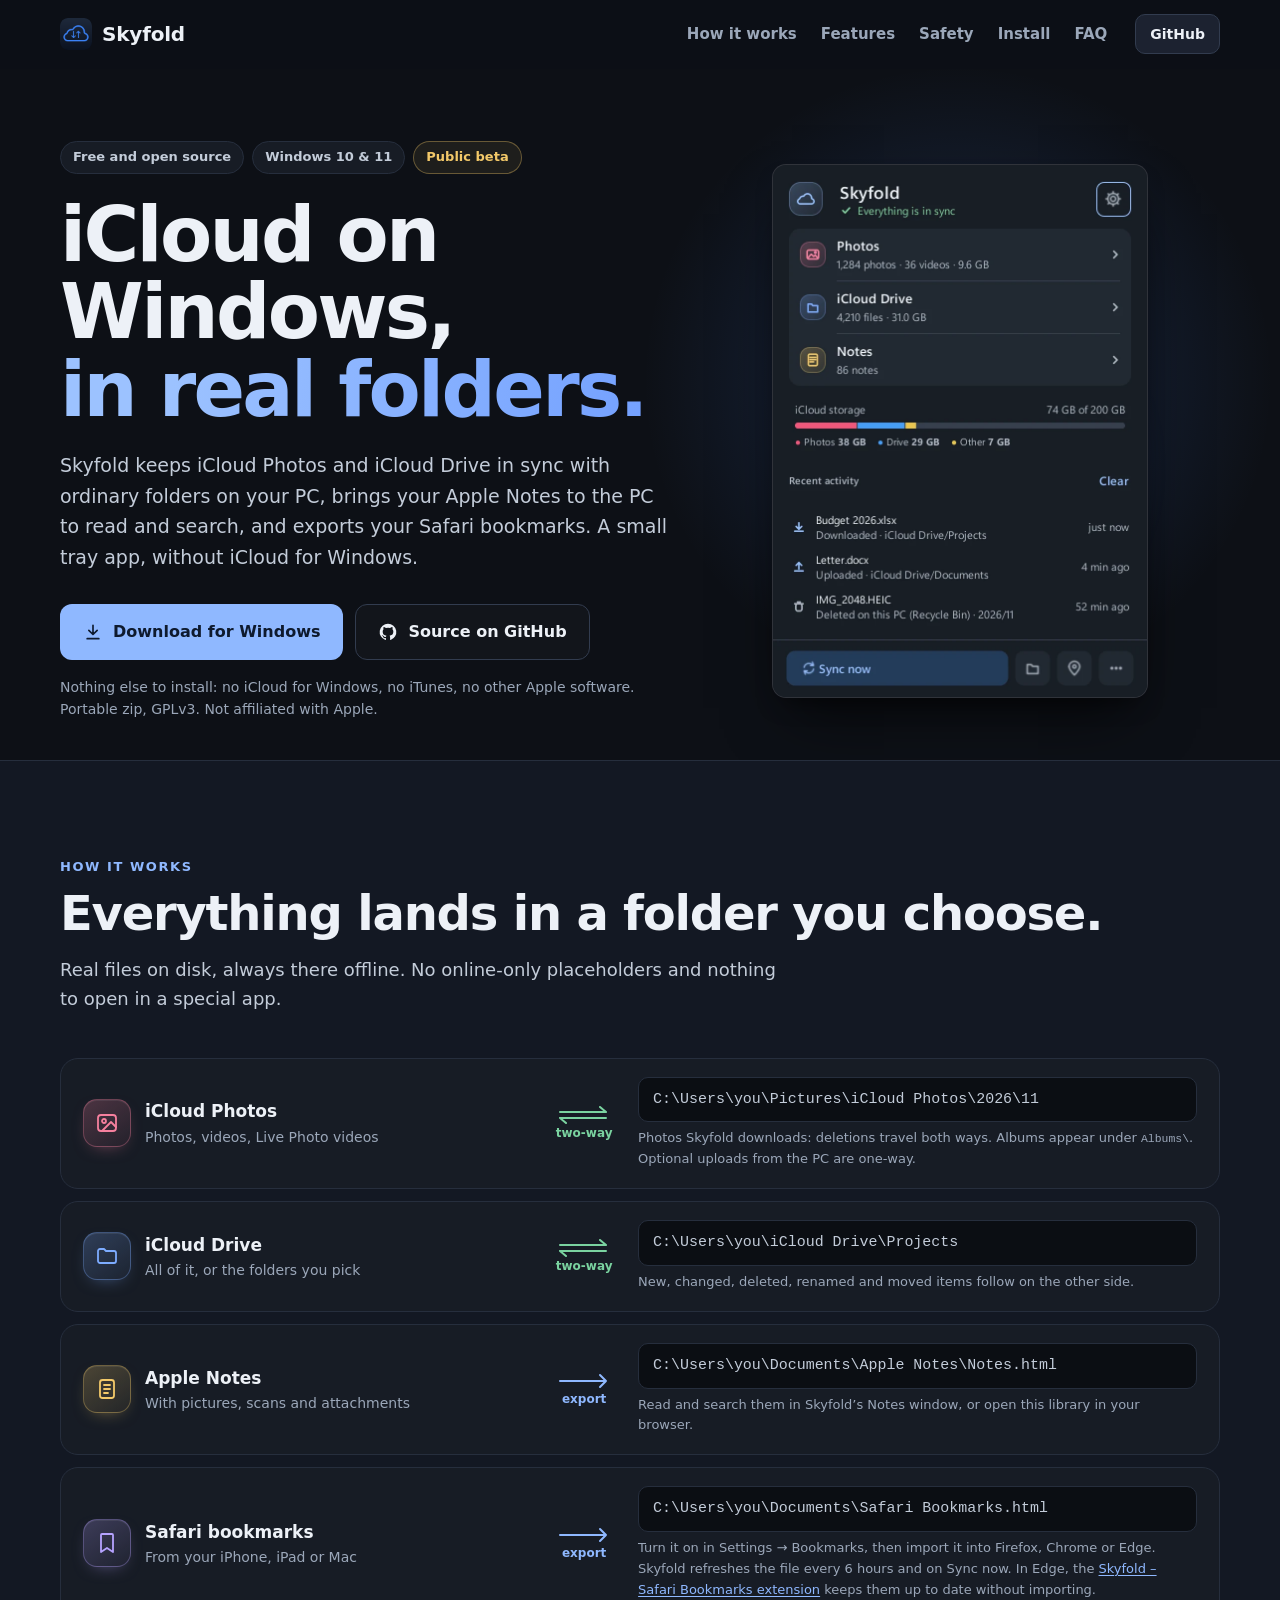
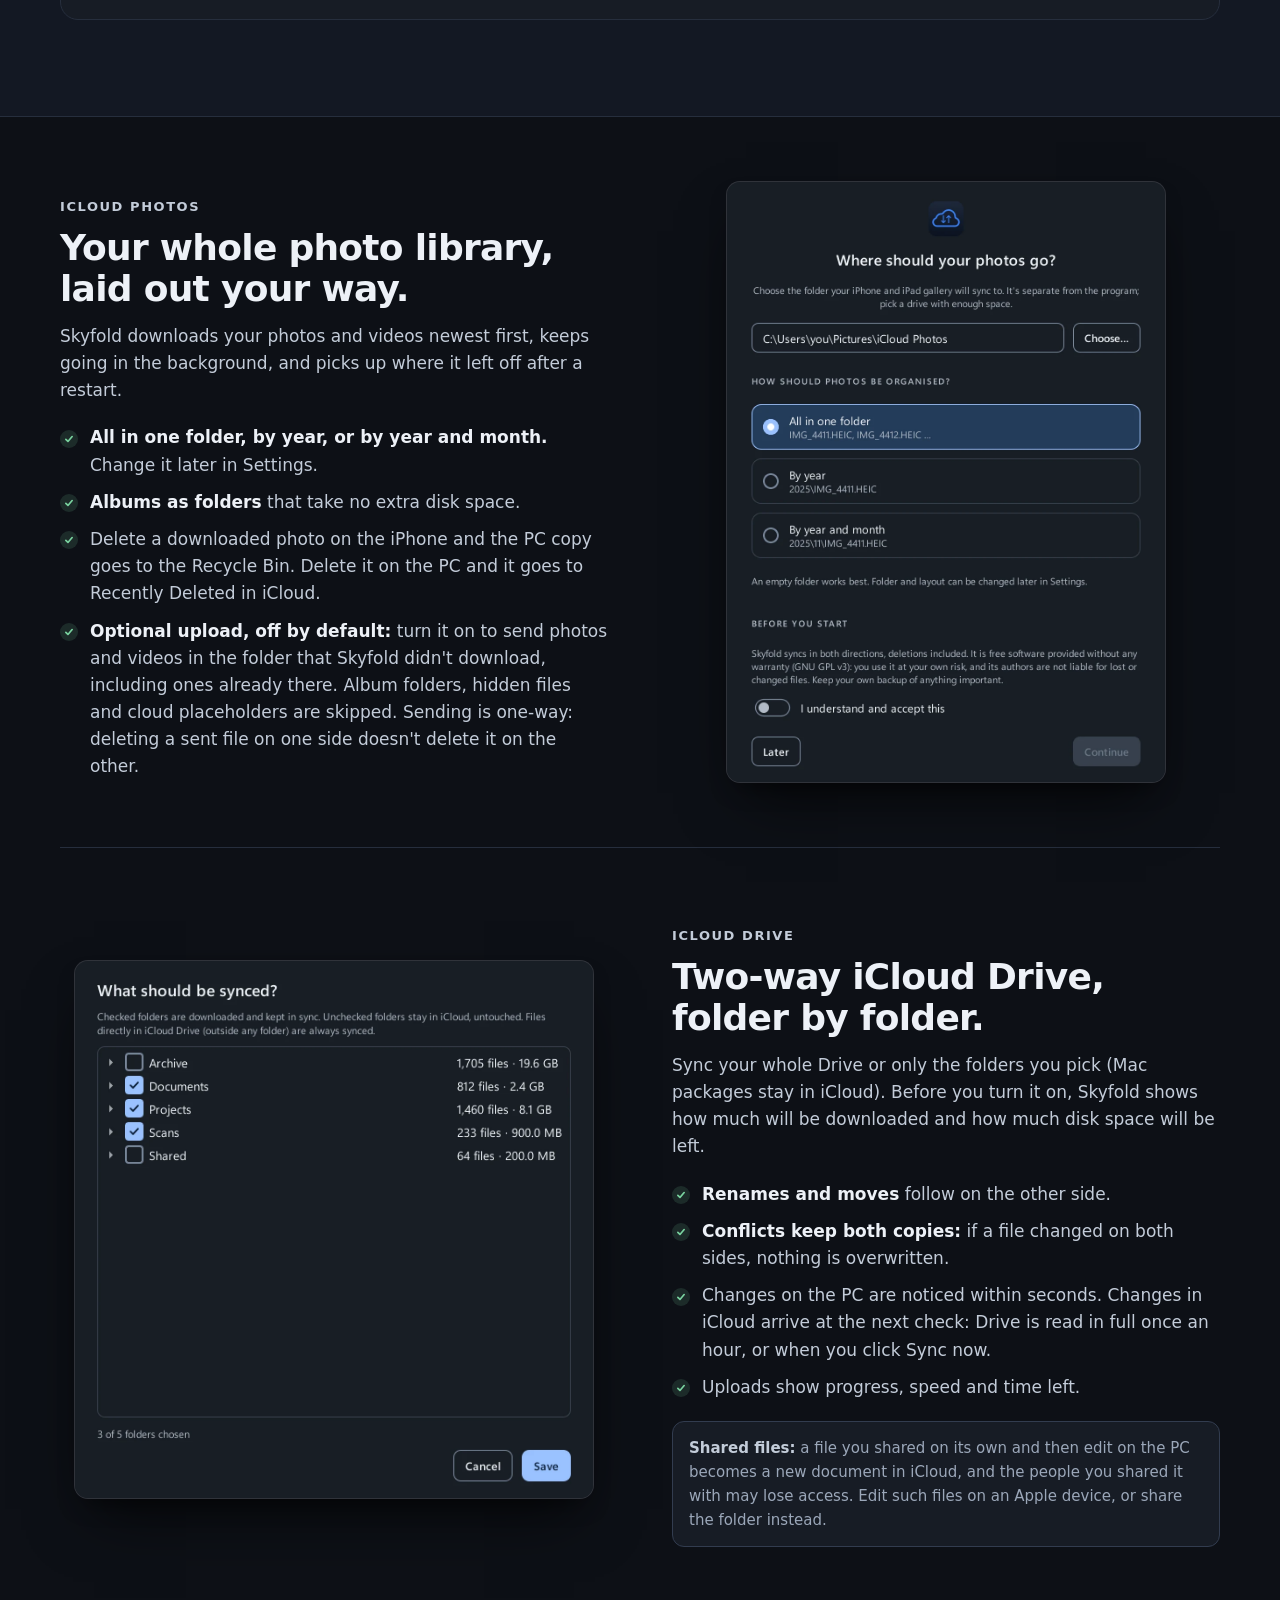
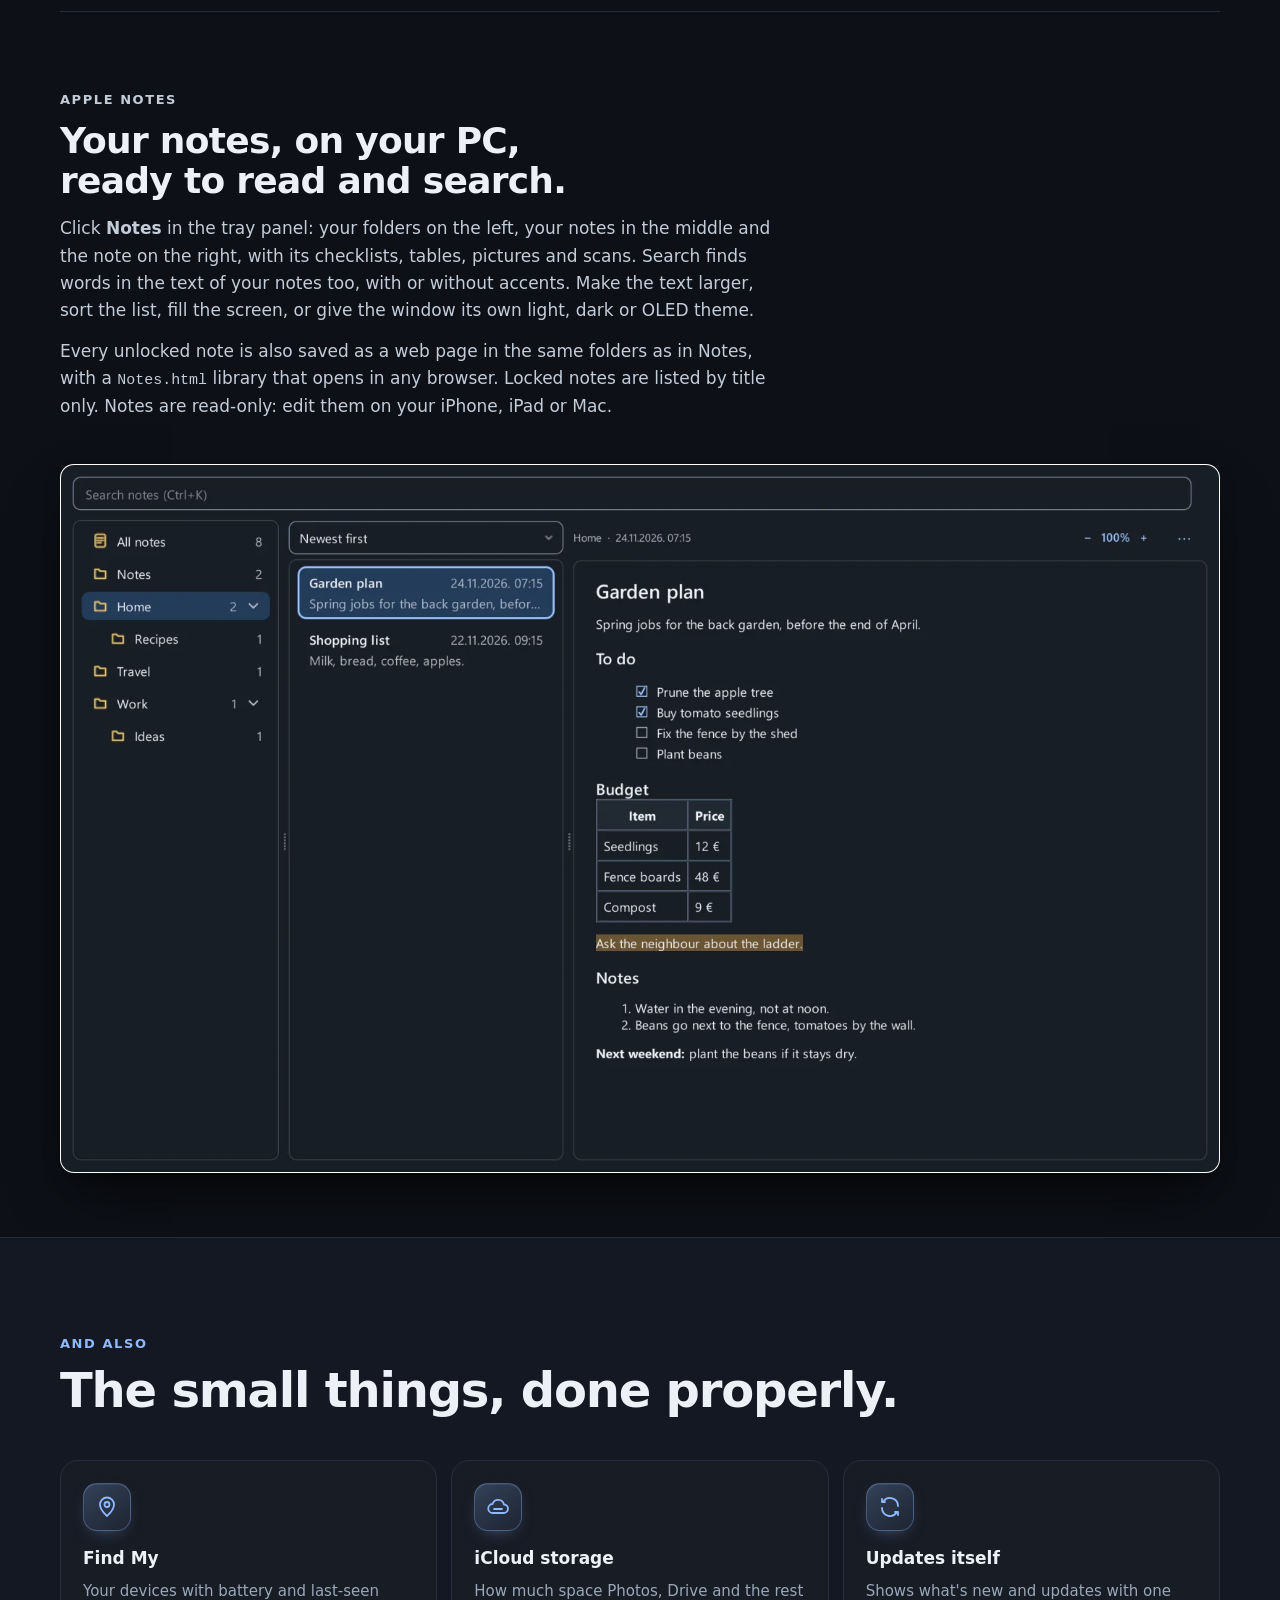
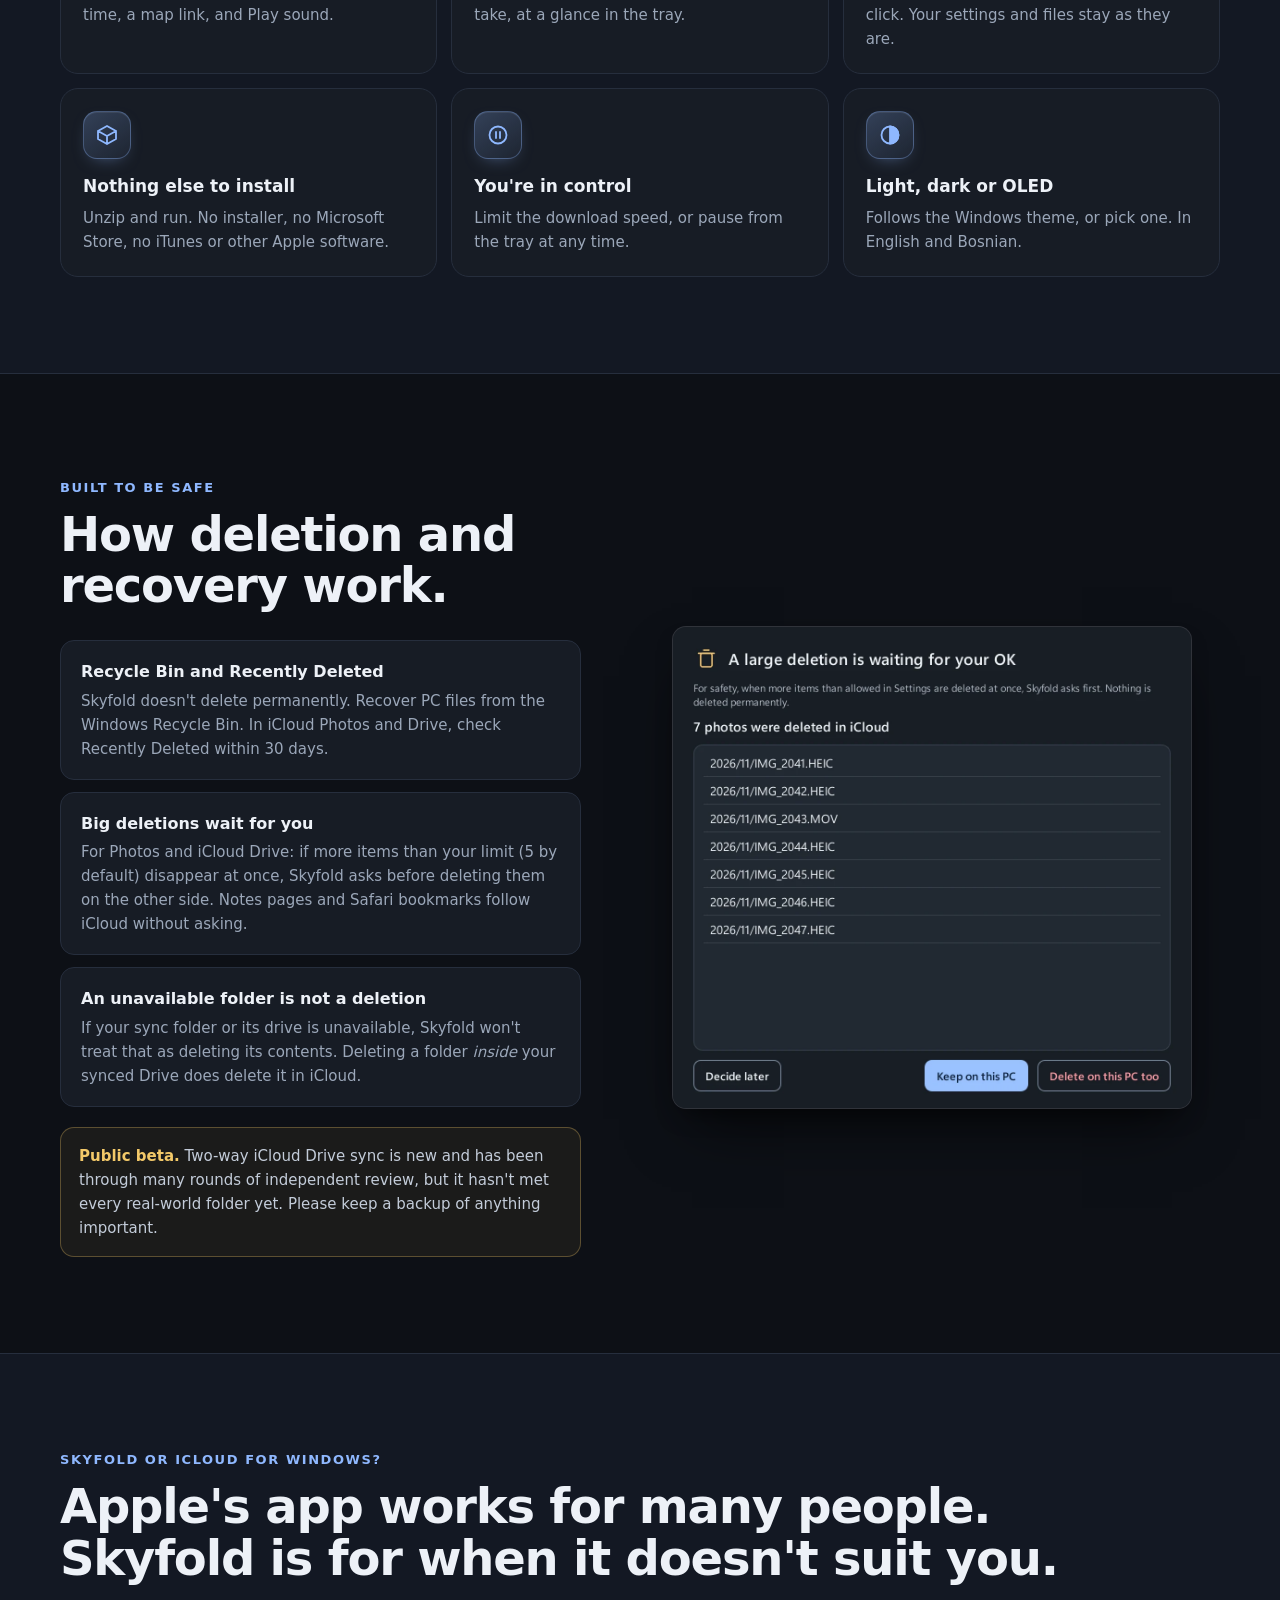
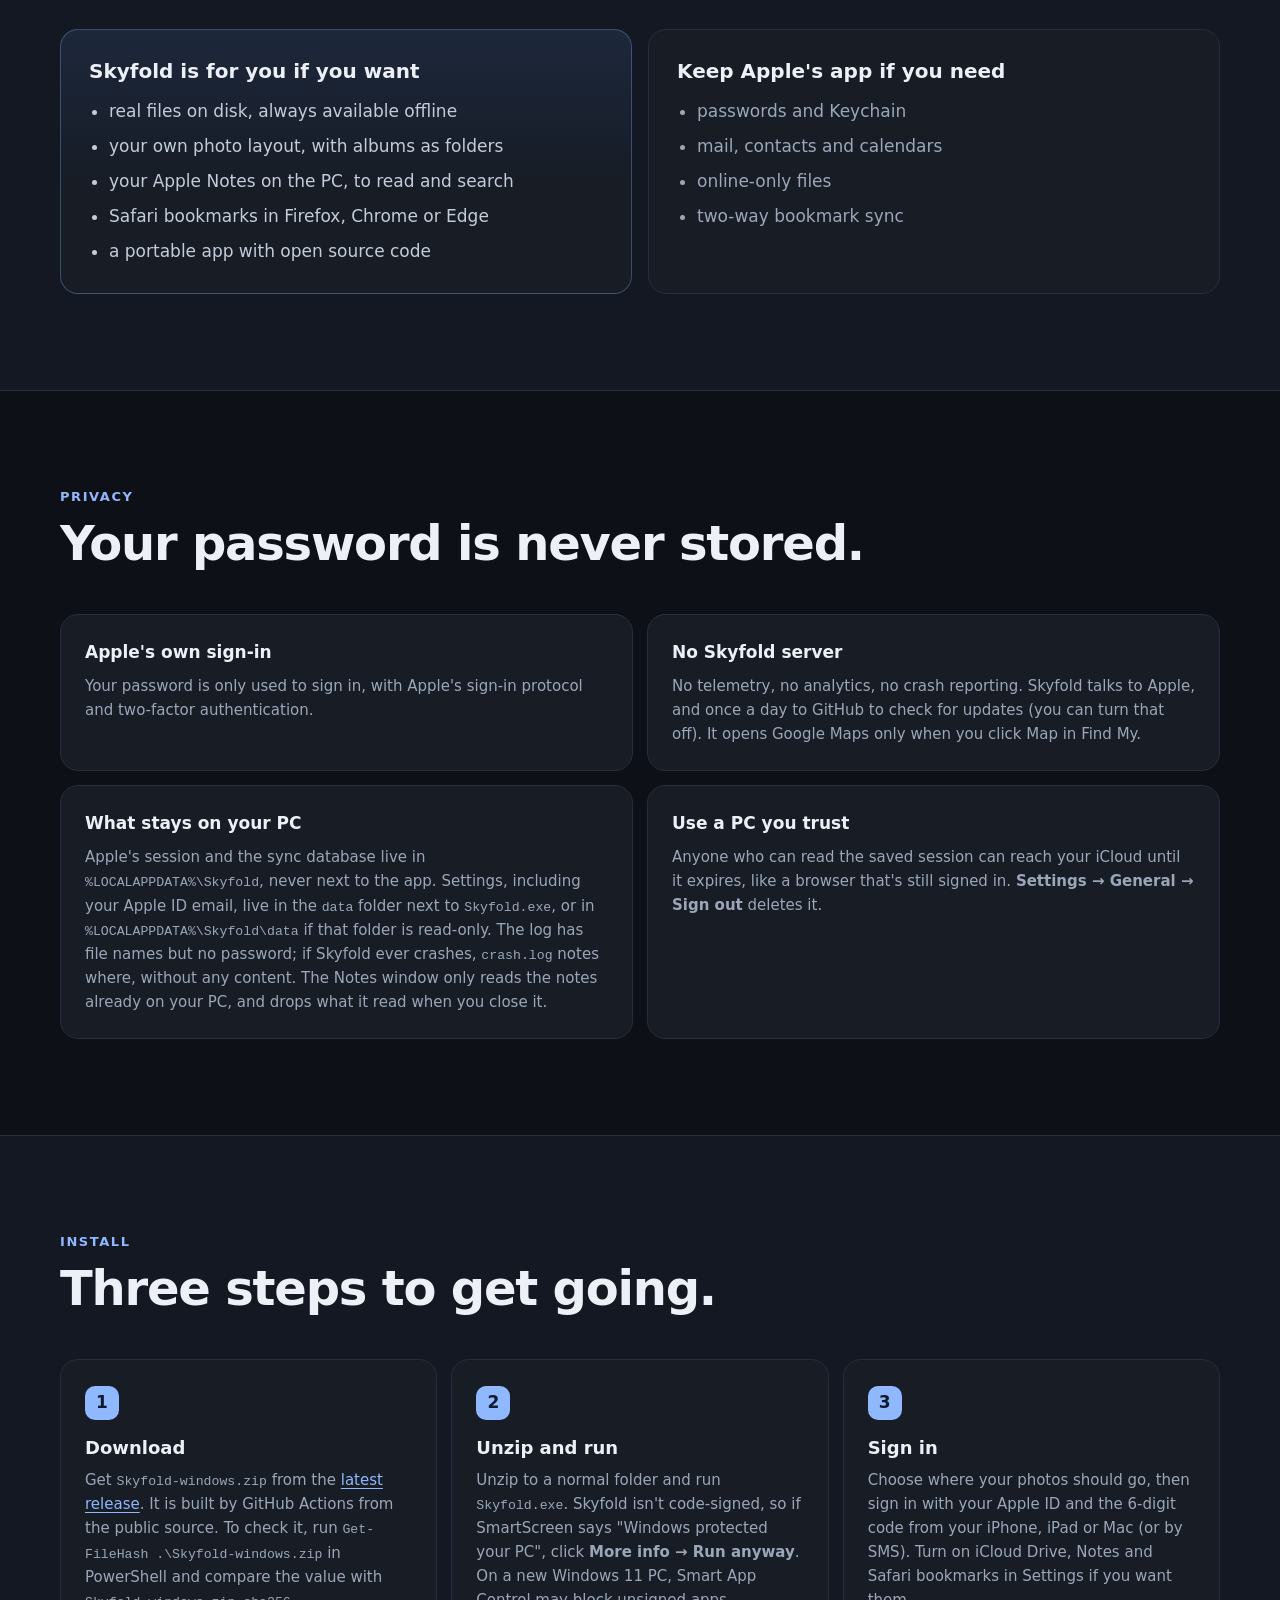
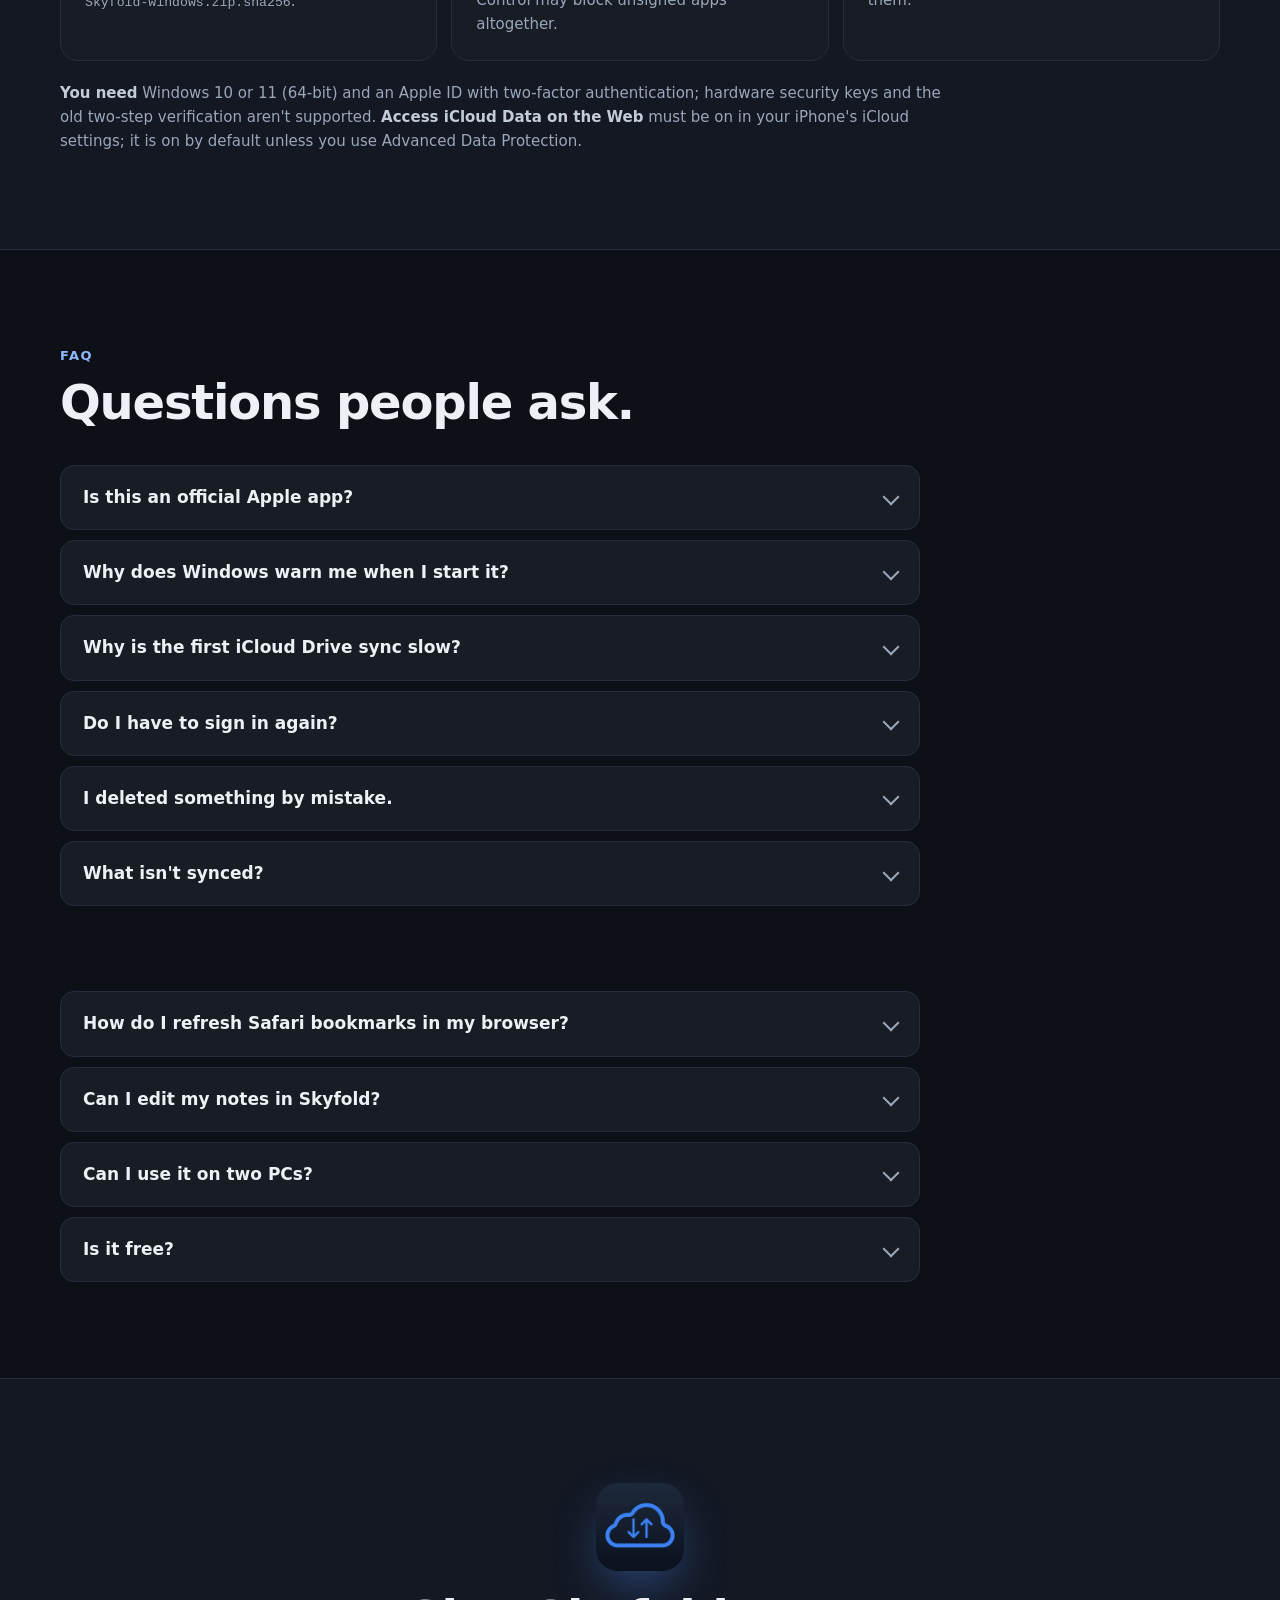
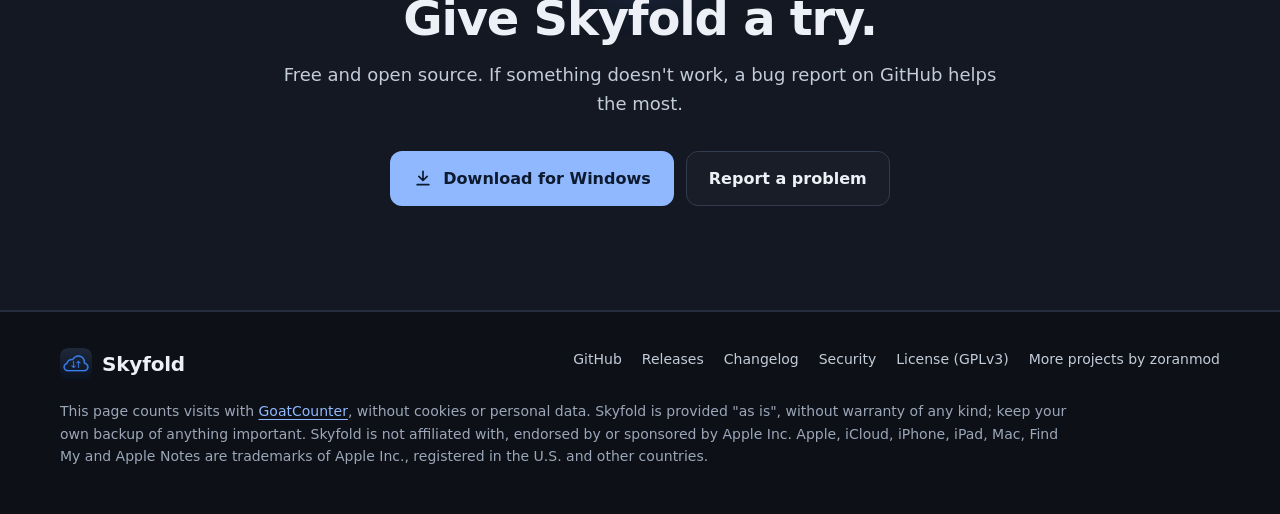
==== site/index.html @ a08a8e64 "1.0.28: Notes window no longer empties a page Qt may still use; crash.log Each note gets a fresh QTe" ====
<!doctype html>
<html lang="en">
<head>
  <meta charset="utf-8">
  <meta name="viewport" content="width=device-width, initial-scale=1">
  <meta name="color-scheme" content="dark">
  <meta name="theme-color" content="#0d1016">
  <meta name="google-site-verification" content="WwxDoTC88cAm01gmjehgSCGAyLSe9_7vU4Ngt-UmEY8" />
  <title>Skyfold: iCloud Photos, Drive and Notes on Windows, in real folders</title>
  <meta name="description" content="Skyfold is a free, open-source Windows tray app that syncs iCloud Photos and iCloud Drive with real folders on your PC, lets you read and search your Apple Notes and exports Safari bookmarks. No iCloud for Windows or iTunes needed.">
  <link rel="canonical" href="https://zoranmod.github.io/skyfold/">
  <meta property="og:type" content="website">
  <meta property="og:site_name" content="Skyfold">
  <meta property="og:url" content="https://zoranmod.github.io/skyfold/">
  <meta property="og:title" content="Skyfold: iCloud on Windows, in real folders">
  <meta property="og:description" content="iCloud Photos, iCloud Drive, Apple Notes and Safari bookmarks on Windows, without iCloud for Windows. Free and open source.">
  <meta property="og:image" content="https://zoranmod.github.io/skyfold/assets/share.png">
  <meta property="og:image:width" content="1200">
  <meta property="og:image:height" content="630">
  <meta property="og:image:alt" content="The Skyfold logo with &quot;iCloud on Windows, in real folders&quot;, between the tray panel and Settings.">
  <meta name="twitter:card" content="summary_large_image">
  <link rel="icon" href="favicon.ico" sizes="48x48">
  <link rel="icon" href="assets/icon-96.png" type="image/png" sizes="96x96">
  <link rel="icon" href="assets/icon-192.png" type="image/png" sizes="192x192">
  <link rel="apple-touch-icon" href="assets/icon-192.png">
  <link rel="stylesheet" href="style.css">
  <script type="application/ld+json">
  {
    "@context": "https://schema.org",
    "@type": "SoftwareApplication",
    "name": "Skyfold",
    "description": "A free, open-source Windows tray app that syncs iCloud Photos and iCloud Drive with real folders on your PC, lets you read and search your Apple Notes, and exports Safari bookmarks, without iCloud for Windows.",
    "url": "https://zoranmod.github.io/skyfold/",
    "image": "https://zoranmod.github.io/skyfold/assets/share.png",
    "screenshot": "https://zoranmod.github.io/skyfold/assets/flyout-dark.webp",
    "applicationCategory": "UtilitiesApplication",
    "operatingSystem": "Windows 10, Windows 11",
    "downloadUrl": "https://github.com/zoranmod/skyfold/releases/latest/download/Skyfold-windows.zip",
    "softwareHelp": { "@type": "WebPage", "@id": "https://github.com/zoranmod/skyfold#readme", "url": "https://github.com/zoranmod/skyfold#readme" },
    "license": "https://www.gnu.org/licenses/gpl-3.0.html",
    "isAccessibleForFree": true,
    "inLanguage": ["en", "bs"],
    "offers": { "@type": "Offer", "price": "0", "priceCurrency": "EUR" },
    "sameAs": ["https://github.com/zoranmod/skyfold"]
  }
  </script>
</head>
<body>
<a class="skip" href="#main">Skip to content</a>

<svg width="0" height="0" style="position:absolute" aria-hidden="true">
  <defs>
    <symbol id="i-photo" viewBox="0 0 24 24" fill="none" stroke="currentColor" stroke-width="1.8" stroke-linecap="round" stroke-linejoin="round"><rect x="3" y="4" width="18" height="16" rx="3"/><circle cx="9" cy="10" r="2"/><path d="M21 16l-5-5-9 9"/></symbol>
    <symbol id="i-folder" viewBox="0 0 24 24" fill="none" stroke="currentColor" stroke-width="1.8" stroke-linecap="round" stroke-linejoin="round"><path d="M3 7a2 2 0 0 1 2-2h4l2 2h8a2 2 0 0 1 2 2v8a2 2 0 0 1-2 2H5a2 2 0 0 1-2-2z"/></symbol>
    <symbol id="i-note" viewBox="0 0 24 24" fill="none" stroke="currentColor" stroke-width="1.8" stroke-linecap="round" stroke-linejoin="round"><rect x="5" y="3" width="14" height="18" rx="2.5"/><path d="M9 8h6M9 12h6M9 16h4"/></symbol>
    <symbol id="i-bookmark" viewBox="0 0 24 24" fill="none" stroke="currentColor" stroke-width="1.8" stroke-linecap="round" stroke-linejoin="round"><path d="M7 3h10a1 1 0 0 1 1 1v17l-6-4-6 4V4a1 1 0 0 1 1-1z"/></symbol>
    <symbol id="i-download" viewBox="0 0 24 24" fill="none" stroke="currentColor" stroke-width="2" stroke-linecap="round" stroke-linejoin="round"><path d="M12 4v11M7 10l5 5 5-5M5 20h14"/></symbol>
    <symbol id="i-github" viewBox="0 0 24 24" fill="currentColor"><path d="M12 2a10 10 0 0 0-3.16 19.49c.5.09.68-.22.68-.48v-1.7c-2.78.6-3.37-1.34-3.37-1.34-.45-1.16-1.11-1.47-1.11-1.47-.91-.62.07-.61.07-.61 1 .07 1.53 1.03 1.53 1.03.9 1.52 2.34 1.08 2.91.83.09-.65.35-1.09.63-1.34-2.22-.25-4.55-1.11-4.55-4.94 0-1.09.39-1.98 1.03-2.68-.1-.25-.45-1.27.1-2.65 0 0 .84-.27 2.75 1.02a9.6 9.6 0 0 1 5 0c1.91-1.3 2.75-1.02 2.75-1.02.55 1.38.2 2.4.1 2.65.64.7 1.03 1.59 1.03 2.68 0 3.84-2.34 4.68-4.57 4.93.36.31.68.92.68 1.85v2.74c0 .27.18.58.69.48A10 10 0 0 0 12 2z"/></symbol>
    <symbol id="i-pin" viewBox="0 0 24 24" fill="none" stroke="currentColor" stroke-width="1.8" stroke-linecap="round" stroke-linejoin="round"><path d="M12 21s-7-6.2-7-11.5a7 7 0 0 1 14 0C19 14.8 12 21 12 21z"/><circle cx="12" cy="9.5" r="2.5"/></symbol>
    <symbol id="i-storage" viewBox="0 0 24 24" fill="none" stroke="currentColor" stroke-width="1.8" stroke-linecap="round" stroke-linejoin="round"><path d="M7 18a4.5 4.5 0 0 1-.5-9A6 6 0 0 1 18 9.5a4 4 0 0 1-.5 8.5z"/><path d="M8 14h8"/></symbol>
    <symbol id="i-update" viewBox="0 0 24 24" fill="none" stroke="currentColor" stroke-width="1.8" stroke-linecap="round" stroke-linejoin="round"><path d="M20 11a8 8 0 0 0-14.6-4.5M4 4v3h3M4 13a8 8 0 0 0 14.6 4.5M20 20v-3h-3"/></symbol>
    <symbol id="i-box" viewBox="0 0 24 24" fill="none" stroke="currentColor" stroke-width="1.8" stroke-linecap="round" stroke-linejoin="round"><path d="M21 8l-9-5-9 5 9 5 9-5zM3 8v8l9 5 9-5V8M12 13v8"/></symbol>
    <symbol id="i-theme" viewBox="0 0 24 24" fill="none" stroke="currentColor" stroke-width="1.8" stroke-linecap="round" stroke-linejoin="round"><circle cx="12" cy="12" r="8.5"/><path d="M12 3.5v17a8.5 8.5 0 0 0 0-17z" fill="currentColor"/></symbol>
    <symbol id="i-pause" viewBox="0 0 24 24" fill="none" stroke="currentColor" stroke-width="1.8" stroke-linecap="round" stroke-linejoin="round"><circle cx="12" cy="12" r="8.5"/><path d="M10 9v6M14 9v6"/></symbol>
    <symbol id="a-two" viewBox="0 0 56 18" fill="none" stroke="currentColor" stroke-width="2" stroke-linecap="round" stroke-linejoin="round"><path d="M4 6h46M44 1l6 5M4 12h46M4 12l6 5"/></symbol>
    <symbol id="a-one" viewBox="0 0 56 18" fill="none" stroke="currentColor" stroke-width="2" stroke-linecap="round" stroke-linejoin="round"><path d="M4 9h46M44 3l6 6-6 6"/></symbol>
  </defs>
</svg>

<header class="top" id="top">
  <div class="wrap bar">
    <a class="brand" href="#main"><img src="assets/icon-192.png" alt="" width="32" height="32">Skyfold</a>
    <nav class="nav" aria-label="Sections">
      <a class="wide-only" href="#how">How it works</a>
      <a class="wide-only" href="#features">Features</a>
      <a href="#safety">Safety</a>
      <a href="#install">Install</a>
      <a href="#faq">FAQ</a>
    </nav>
    <a class="btn-sm" href="https://github.com/zoranmod/skyfold">GitHub</a>
  </div>
</header>

<main id="main">

  <section class="hero">
    <div class="wrap hero-grid">
      <div>
        <div class="eyebrow">
          <span class="chip">Free and open source</span>
          <span class="chip">Windows 10 &amp; 11</span>
          <span class="chip beta">Public beta</span>
        </div>
        <h1>iCloud on Windows, <span class="grad nobr">in real folders.</span></h1>
        <p class="lede">Skyfold keeps iCloud Photos and iCloud Drive in sync with ordinary folders on your PC, brings your Apple Notes to the PC to read and search, and exports your Safari bookmarks. A small tray app, without iCloud for Windows.</p>
        <div class="cta">
          <a class="btn btn-primary" href="https://github.com/zoranmod/skyfold/releases/latest"><svg aria-hidden="true"><use href="#i-download"/></svg>Download for Windows</a>
          <a class="btn btn-ghost" href="https://github.com/zoranmod/skyfold"><svg aria-hidden="true"><use href="#i-github"/></svg>Source on GitHub</a>
        </div>
        <p class="fine">Nothing else to install: no iCloud for Windows, no iTunes, no other Apple software. Portable zip, GPLv3. Not affiliated with Apple.</p>
      </div>
      <figure class="hero-shot">
        <img class="window" src="assets/flyout-dark.webp" width="376" height="535" alt="The Skyfold tray panel: everything is in sync, with Photos, iCloud Drive and Notes, iCloud storage use and recent activity.">
      </figure>
    </div>
  </section>

  <section class="section alt" id="how">
    <div class="wrap">
      <p class="kicker">How it works</p>
      <h2>Everything lands in a folder you choose.</h2>
      <p class="section-lede">Real files on disk, always there offline. No online-only placeholders and nothing to open in a special app.</p>

      <div class="map">
        <div class="route">
          <div class="from"><span class="ico pink"><svg aria-hidden="true"><use href="#i-photo"/></svg></span><div class="name"><b>iCloud Photos</b><span>Photos, videos, Live Photo videos</span></div></div>
          <div class="dir two"><svg aria-hidden="true"><use href="#a-two"/></svg>two-way</div>
          <div class="to"><span class="path">C:\<wbr>Users\<wbr>you\<wbr>Pictures\<wbr>iCloud Photos\<wbr>2026\<wbr>11</span><small>Photos Skyfold downloads: deletions travel both ways. Albums appear under <code>Albums\</code>. Optional uploads from the PC are one-way.</small></div>
        </div>
        <div class="route">
          <div class="from"><span class="ico blue"><svg aria-hidden="true"><use href="#i-folder"/></svg></span><div class="name"><b>iCloud Drive</b><span>All of it, or the folders you pick</span></div></div>
          <div class="dir two"><svg aria-hidden="true"><use href="#a-two"/></svg>two-way</div>
          <div class="to"><span class="path">C:\<wbr>Users\<wbr>you\<wbr>iCloud Drive\<wbr>Projects</span><small>New, changed, deleted, renamed and moved items follow on the other side.</small></div>
        </div>
        <div class="route">
          <div class="from"><span class="ico amber"><svg aria-hidden="true"><use href="#i-note"/></svg></span><div class="name"><b>Apple Notes</b><span>With pictures, scans and attachments</span></div></div>
          <div class="dir one"><svg aria-hidden="true"><use href="#a-one"/></svg>export</div>
          <div class="to"><span class="path">C:\<wbr>Users\<wbr>you\<wbr>Documents\<wbr>Apple Notes\<wbr>Notes.html</span><small>Read and search them in Skyfold&#8217;s Notes window, or open this library in your browser.</small></div>
        </div>
        <div class="route">
          <div class="from"><span class="ico violet"><svg aria-hidden="true"><use href="#i-bookmark"/></svg></span><div class="name"><b>Safari bookmarks</b><span>From your iPhone, iPad or Mac</span></div></div>
          <div class="dir one"><svg aria-hidden="true"><use href="#a-one"/></svg>export</div>
          <div class="to"><span class="path">C:\<wbr>Users\<wbr>you\<wbr>Documents\<wbr>Safari Bookmarks.html</span><small>Turn it on in Settings → Bookmarks, then import it into Firefox, Chrome or Edge. Skyfold refreshes the file every 6 hours and on Sync now. In Edge, the <a href="https://microsoftedge.microsoft.com/addons/detail/ggcdepiimncfgfelhikkbjpdfikmfhdj">Skyfold – Safari Bookmarks extension</a> keeps them up to date without importing.</small></div>
        </div>
      </div>
    </div>
  </section>

  <section id="features" aria-labelledby="features-title">
    <div class="wrap">
      <h2 class="sr-only" id="features-title">Features</h2>

      <div class="feature">
        <div class="copy">
          <p class="kicker">iCloud Photos</p>
          <h3>Your whole photo library, laid out your way.</h3>
          <p>Skyfold downloads your photos and videos newest first, keeps going in the background, and picks up where it left off after a restart.</p>
          <ul class="ticks">
            <li><b>All in one folder, by year, or by year and month.</b> Change it later in Settings.</li>
            <li><b>Albums as folders</b> that take no extra disk space.</li>
            <li>Delete a downloaded photo on the iPhone and the PC copy goes to the Recycle Bin. Delete it on the PC and it goes to Recently Deleted in iCloud.</li>
            <li><b>Optional upload, off by default:</b> turn it on to send photos and videos in the folder that Skyfold didn't download, including ones already there. Album folders, hidden files and cloud placeholders are skipped. Sending is one-way: deleting a sent file on one side doesn't delete it on the other.</li>
          </ul>
        </div>
        <figure class="shot narrow">
          <img class="window" src="assets/first-run.webp" width="500" height="686" loading="lazy" alt="First run: choose the photos folder and whether photos are kept in one folder, by year, or by year and month.">
        </figure>
      </div>

      <div class="feature flip">
        <div class="copy">
          <p class="kicker">iCloud Drive</p>
          <h3>Two-way iCloud Drive, folder by folder.</h3>
          <p>Sync your whole Drive or only the folders you pick (Mac packages stay in iCloud). Before you turn it on, Skyfold shows how much will be downloaded and how much disk space will be left.</p>
          <ul class="ticks">
            <li><b>Renames and moves</b> follow on the other side.</li>
            <li><b>Conflicts keep both copies:</b> if a file changed on both sides, nothing is overwritten.</li>
            <li>Changes on the PC are noticed within seconds. Changes in iCloud arrive at the next check: Drive is read in full once an hour, or when you click Sync now.</li>
            <li>Uploads show progress, speed and time left.</li>
          </ul>
          <p class="note"><b>Shared files:</b> a file you shared on its own and then edit on the PC becomes a new document in iCloud, and the people you shared it with may lose access. Edit such files on an Apple device, or share the folder instead.</p>
        </div>
        <figure class="shot mid">
          <img class="window" src="assets/drive-folders.webp" width="560" height="580" loading="lazy" alt="Choosing which iCloud Drive folders to sync, with the number of files and size of each folder.">
        </figure>
      </div>

      <div class="feature wide">
        <div class="copy">
          <p class="kicker">Apple Notes</p>
          <h3>Your notes, on your PC, ready to read and search.</h3>
          <p>Click <b>Notes</b> in the tray panel: your folders on the left, your notes in the middle and the note on the right, with its checklists, tables, pictures and scans. Search finds words in the text of your notes too, with or without accents. Make the text larger, sort the list, fill the screen, or give the window its own light, dark or OLED theme.</p>
          <p>Every unlocked note is also saved as a web page in the same folders as in Notes, with a <code>Notes.html</code> library that opens in any browser. Locked notes are listed by title only. Notes are read-only: edit them on your iPhone, iPad or Mac.</p>
        </div>
        <figure class="shot notes-shot">
          <img class="window" src="assets/notes-window.webp" width="1600" height="976" loading="lazy" alt="The Skyfold Notes window: folders with note counts, a list of notes, and an open note with a checklist and a table.">
        </figure>
      </div>

    </div>
  </section>

  <section class="section alt" id="more">
    <div class="wrap">
      <p class="kicker">And also</p>
      <h2>The small things, done properly.</h2>
      <div class="extras">
        <div class="extra"><span class="ico"><svg aria-hidden="true"><use href="#i-pin"/></svg></span><h3>Find My</h3><p>Your devices with battery and last-seen time, a map link, and Play sound.</p></div>
        <div class="extra"><span class="ico"><svg aria-hidden="true"><use href="#i-storage"/></svg></span><h3>iCloud storage</h3><p>How much space Photos, Drive and the rest take, at a glance in the tray.</p></div>
        <div class="extra"><span class="ico"><svg aria-hidden="true"><use href="#i-update"/></svg></span><h3>Updates itself</h3><p>Shows what's new and updates with one click. Your settings and files stay as they are.</p></div>
        <div class="extra"><span class="ico"><svg aria-hidden="true"><use href="#i-box"/></svg></span><h3>Nothing else to install</h3><p>Unzip and run. No installer, no Microsoft Store, no iTunes or other Apple software.</p></div>
        <div class="extra"><span class="ico"><svg aria-hidden="true"><use href="#i-pause"/></svg></span><h3>You're in control</h3><p>Limit the download speed, or pause from the tray at any time.</p></div>
        <div class="extra"><span class="ico"><svg aria-hidden="true"><use href="#i-theme"/></svg></span><h3>Light, dark or OLED</h3><p>Follows the Windows theme, or pick one. In English and Bosnian.</p></div>
      </div>
    </div>
  </section>

  <section class="section" id="safety">
    <div class="wrap safety-grid">
      <div>
        <p class="kicker">Built to be safe</p>
        <h2>How deletion and recovery work.</h2>
        <div class="cards">
          <div class="card"><h3>Recycle Bin and Recently Deleted</h3><p>Skyfold doesn't delete permanently. Recover PC files from the Windows Recycle Bin. In iCloud Photos and Drive, check Recently Deleted within 30 days.</p></div>
          <div class="card"><h3>Big deletions wait for you</h3><p>For Photos and iCloud Drive: if more items than your limit (5 by default) disappear at once, Skyfold asks before deleting them on the other side. Notes pages and Safari bookmarks follow iCloud without asking.</p></div>
          <div class="card"><h3>An unavailable folder is not a deletion</h3><p>If your sync folder or its drive is unavailable, Skyfold won't treat that as deleting its contents. Deleting a folder <i>inside</i> your synced Drive does delete it in iCloud.</p></div>
        </div>
        <p class="beta-note"><b>Public beta.</b> Two-way iCloud Drive sync is new and has been through many rounds of independent review, but it hasn't met every real-world folder yet. Please keep a backup of anything important.</p>
      </div>
      <figure class="shot mid">
        <img class="window" src="assets/delete-confirm.webp" width="560" height="520" loading="lazy" alt="A large deletion is waiting for your OK: seven photos deleted in iCloud, with buttons to keep them on this PC or delete them here too.">
      </figure>
    </div>
  </section>

  <section class="section alt" id="compare">
    <div class="wrap">
      <p class="kicker">Skyfold or iCloud for Windows?</p>
      <h2>Apple's app works for many people.<br>Skyfold is for when it doesn't suit you.</h2>
      <div class="fit">
        <div class="yes">
          <h3>Skyfold is for you if you want</h3>
          <ul>
            <li>real files on disk, always available offline</li>
            <li>your own photo layout, with albums as folders</li>
            <li>your Apple Notes on the PC, to read and search</li>
            <li>Safari bookmarks in Firefox, Chrome or Edge</li>
            <li>a portable app with open source code</li>
          </ul>
        </div>
        <div class="no">
          <h3>Keep Apple's app if you need</h3>
          <ul>
            <li>passwords and Keychain</li>
            <li>mail, contacts and calendars</li>
            <li>online-only files</li>
            <li>two-way bookmark sync</li>
          </ul>
        </div>
      </div>
    </div>
  </section>

  <section class="section" id="privacy">
    <div class="wrap">
      <p class="kicker">Privacy</p>
      <h2>Your password is never stored.</h2>
      <div class="privacy">
        <div><h3>Apple's own sign-in</h3><p>Your password is only used to sign in, with Apple's sign-in protocol and two-factor authentication.</p></div>
        <div><h3>No Skyfold server</h3><p>No telemetry, no analytics, no crash reporting. Skyfold talks to Apple, and once a day to GitHub to check for updates (you can turn that off). It opens Google Maps only when you click Map in Find My.</p></div>
        <div><h3>What stays on your PC</h3><p>Apple's session and the sync database live in <code>%LOCALAPPDATA%\Skyfold</code>, never next to the app. Settings, including your Apple ID email, live in the <code>data</code> folder next to <code>Skyfold.exe</code>, or in <code>%LOCALAPPDATA%\Skyfold\data</code> if that folder is read-only. The log has file names but no password; if Skyfold ever crashes, <code>crash.log</code> notes where, without any content. The Notes window only reads the notes already on your PC, and drops what it read when you close it.</p></div>
        <div><h3>Use a PC you trust</h3><p>Anyone who can read the saved session can reach your iCloud until it expires, like a browser that's still signed in. <b>Settings → General → Sign out</b> deletes it.</p></div>
      </div>
    </div>
  </section>

  <section class="section alt" id="install">
    <div class="wrap">
      <p class="kicker">Install</p>
      <h2>Three steps to get going.</h2>
      <ol class="steps">
        <li><h3>Download</h3><p>Get <code>Skyfold-windows.zip</code> from the <a href="https://github.com/zoranmod/skyfold/releases/latest">latest release</a>. It is built by GitHub Actions from the public source. To check it, run <code>Get-FileHash .\Skyfold-windows.zip</code> in PowerShell and compare the value with <code>Skyfold-windows.zip.sha256</code>.</p></li>
        <li><h3>Unzip and run</h3><p>Unzip to a normal folder and run <code>Skyfold.exe</code>. Skyfold isn't code-signed, so if SmartScreen says "Windows protected your PC", click <b>More info → Run anyway</b>. On a new Windows 11 PC, Smart App Control may block unsigned apps altogether.</p></li>
        <li><h3>Sign in</h3><p>Choose where your photos should go, then sign in with your Apple ID and the 6-digit code from your iPhone, iPad or Mac (or by SMS). Turn on iCloud Drive, Notes and Safari bookmarks in Settings if you want them.</p></li>
      </ol>
      <p class="reqs"><b>You need</b> Windows 10 or 11 (64-bit) and an Apple ID with two-factor authentication; hardware security keys and the old two-step verification aren't supported. <b>Access iCloud Data on the Web</b> must be on in your iPhone's iCloud settings; it is on by default unless you use Advanced Data Protection.</p>
    </div>
  </section>

  <section class="section" id="faq">
    <div class="wrap">
      <p class="kicker">FAQ</p>
      <h2>Questions people ask.</h2>
      <div class="faq">
        <details><summary>Is this an official Apple app?</summary><div><p>No. Skyfold is an independent project and isn't affiliated with Apple.</p></div></details>
        <details><summary>Why does Windows warn me when I start it?</summary><div><p>The exe isn't code-signed (certificates cost money every year). The source and the build are public: the release zip is built by GitHub Actions from the repository.</p></div></details>
        <details><summary>Why is the first iCloud Drive sync slow?</summary><div><p>Apple limits how fast one account can download, to roughly 1 to 2 files per second, no matter how fast your connection is. A Drive with 20,000 files can take several hours. Big files go at your connection's speed, and after the first sync only changes are transferred.</p></div></details>
        <details><summary>Do I have to sign in again?</summary><div><p>About every two months, when Apple's session expires. Skyfold tells you in the tray. Find My is the exception: after every PC restart Apple asks for your password once more before it shows your devices. Syncing keeps working without it.</p></div></details>
        <details><summary>I deleted something by mistake.</summary><div><p>Check the Windows Recycle Bin, or Recently Deleted in Photos or iCloud Drive (on iCloud.com or your iPhone) within 30 days.</p></div></details>
        <details><summary>What isn't synced?</summary><div><p><b>Photos:</b> shared albums, the iCloud Shared Photo Library and smart albums aren't synced. Hidden photos aren't downloaded, and if you hide a photo Skyfold already downloaded, its PC copy goes to the Recycle Bin. Edited photos come down as originals, edits to a photo that's already synced aren't uploaded, and a Live Photo copied from an iPhone goes up as a still photo.</p><p><b>iCloud Drive:</b> Mac packages such as <code>.app</code> stay in iCloud.</p><p><b>Notes and Safari bookmarks:</b> one-way and read-only. Locked notes are listed by title only.</p><p>Messages, contacts, calendars and passwords aren't included.</p><p>The full list is in the <a href="https://github.com/zoranmod/skyfold#limitations">limitations</a>.</p></div></details>
        <details><summary>Can I keep my synced folders in OneDrive or Dropbox?</summary><div><p>Better not: everything would be uploaded to a second cloud. Skyfold warns you if you pick such a folder. This matters on PCs where Pictures or Documents already live in OneDrive. The app itself can sit there; its session and database stay local.</p></div></details>
        <details><summary>How do I refresh Safari bookmarks in my browser?</summary><div><p>Skyfold keeps <code>Safari Bookmarks.html</code> up to date, but a browser copies the bookmarks when you import them. Importing again adds a second Safari Bookmarks folder, so delete the old one first.</p><p>In Edge you don't need to import: install the <a href="https://microsoftedge.microsoft.com/addons/detail/ggcdepiimncfgfelhikkbjpdfikmfhdj">Skyfold – Safari Bookmarks</a> extension from Edge Add-ons. It keeps a Safari Bookmarks folder under Other favorites up to date by itself.</p></div></details>
        <details><summary>Can I edit my notes in Skyfold?</summary><div><p>No. Skyfold shows your notes read-only. Edit them on your iPhone, iPad or Mac; the change reaches the PC with the next sync. Locked notes can't be read, so Skyfold only lists their titles.</p></div></details>
        <details><summary>Can I use it on two PCs?</summary><div><p>Yes, each PC has its own session and sync database. One Apple ID per Windows user.</p></div></details>
        <details><summary>Is it free?</summary><div><p>Yes, and it will stay free. Skyfold is open source under the GNU GPL v3.</p></div></details>
      </div>
    </div>
  </section>

  <section class="final alt section">
    <div class="wrap">
      <img src="assets/icon-192.png" width="88" height="88" alt="">
      <h2>Give Skyfold a try.</h2>
      <p class="section-lede">Free and open source. If something doesn't work, a bug report on GitHub helps the most.</p>
      <div class="cta">
        <a class="btn btn-primary" href="https://github.com/zoranmod/skyfold/releases/latest"><svg aria-hidden="true"><use href="#i-download"/></svg>Download for Windows</a>
        <a class="btn btn-ghost" href="https://github.com/zoranmod/skyfold/issues/new/choose">Report a problem</a>
      </div>
    </div>
  </section>

</main>

<footer>
  <div class="wrap">
    <div class="foot">
      <a class="brand" href="#main"><img src="assets/icon-192.png" alt="" width="32" height="32">Skyfold</a>
      <nav aria-label="Project links">
        <a href="https://github.com/zoranmod/skyfold">GitHub</a>
        <a href="https://github.com/zoranmod/skyfold/releases">Releases</a>
        <a href="https://github.com/zoranmod/skyfold/blob/main/CHANGELOG.md">Changelog</a>
        <a href="https://github.com/zoranmod/skyfold/blob/main/SECURITY.md">Security</a>
        <a href="https://github.com/zoranmod/skyfold/blob/main/LICENSE">License (GPLv3)</a>
        <a href="https://zoranmod.github.io/">More projects by zoranmod</a>
      </nav>
    </div>
    <p class="legal">This page counts visits with <a href="https://www.goatcounter.com/">GoatCounter</a>, without cookies or personal data. Skyfold is provided "as is", without warranty of any kind; keep your own backup of anything important. Skyfold is not affiliated with, endorsed by or sponsored by Apple Inc. Apple, iCloud, iPhone, iPad, Mac, Find My and Apple Notes are trademarks of Apple Inc., registered in the U.S. and other countries.</p>
  </div>
</footer>

<script>
  // Shows the header's bottom line once the page is scrolled.
  (function () {
    var top = document.getElementById("top");
    function update() { top.classList.toggle("scrolled", window.scrollY > 8); }
    window.addEventListener("scroll", update, { passive: true });
    update();
  })();
  // Fades sections in as they come into view. Without the script (or with reduced motion) everything is simply shown.
  (function () {
    if (!("IntersectionObserver" in window) || matchMedia("(prefers-reduced-motion: reduce)").matches) return;
    var items = document.querySelectorAll(".map .route, .feature .copy, .feature .shot, .extra, .safety-grid .card, .safety-grid .shot, .fit > div, .privacy > div, .steps li, .faq details");
    document.documentElement.classList.add("js");
    var io = new IntersectionObserver(function (entries) {
      entries.forEach(function (e) {
        if (!e.isIntersecting) return;
        var el = e.target;
        io.unobserve(el);
        el.classList.add("in");
        el.addEventListener("transitionend", function done(ev) {
          if (ev.propertyName !== "opacity") return;
          el.removeEventListener("transitionend", done);
          el.classList.remove("reveal", "in");
          el.style.transitionDelay = "";
        });
      });
    }, { rootMargin: "0px 0px -8% 0px" });
    items.forEach(function (el) {
      var i = Array.prototype.indexOf.call(el.parentNode.children, el);
      el.classList.add("reveal");
      el.style.transitionDelay = Math.min(i, 5) * 70 + "ms";
      io.observe(el);
    });
  })();
</script>
<script data-goatcounter="https://skyfold.goatcounter.com/count" async src="https://gc.zgo.at/count.js"></script>
</body>
</html>
---- site/style.css ----
/* Skyfold site. Dark like the app; no external fonts, scripts or trackers. */
:root {
  color-scheme: dark;
  --bg: #0d1016;
  --bg-2: #131823;
  --card: #171c25;
  --card-2: #1c2230;
  --line: #262e3d;
  --line-2: #323c4f;
  --ink: #edf1f7;
  --muted: #9ba7b9;
  --soft: #c3ccd9;
  --accent: #8fb8ff;
  --accent-ink: #0e1a2e;
  --blue: #4f8dff;
  --green: #7ad3a0;
  --amber: #f3c969;
  --pink: #f36c8c;
  --radius: 18px;
  --sans: "Segoe UI Variable Text", "Segoe UI", system-ui, -apple-system, Roboto, sans-serif;
  --display: "Segoe UI Variable Display", "Segoe UI", system-ui, -apple-system, Roboto, sans-serif;
  --mono: "Cascadia Mono", "Cascadia Code", Consolas, ui-monospace, monospace;
}

* { box-sizing: border-box }
html { scroll-behavior: smooth; scroll-padding-top: 84px }
@media (prefers-reduced-motion: reduce) {
  html { scroll-behavior: auto }
  *, *::before, *::after { transition: none !important }
}
body {
  margin: 0;
  background: var(--bg);
  color: var(--ink);
  font: 17px/1.6 var(--sans);
  -webkit-font-smoothing: antialiased;
  overflow-x: hidden;
}
h1, h2, h3, p, ul, ol, figure, dl, dd { margin: 0 }
img { display: block; max-width: 100%; height: auto }
a { color: var(--accent); text-underline-offset: .18em }
a:hover { text-decoration-thickness: 2px }
:focus-visible { outline: 3px solid var(--amber); outline-offset: 3px; border-radius: 6px }
code, .path { font-family: var(--mono); font-size: .88em }

.wrap { width: min(1160px, 100% - 48px); margin-inline: auto }
.sr-only { position: absolute; width: 1px; height: 1px; padding: 0; margin: -1px; overflow: hidden; clip: rect(0 0 0 0); white-space: nowrap; border: 0 }
.skip { position: absolute; left: 12px; top: -60px; z-index: 20; padding: 8px 14px; background: var(--card); border-radius: 8px }
.skip:focus { top: 12px }

/* Header */
.top {
  position: sticky; top: 0; z-index: 10;
  background: rgba(13, 16, 22, .82);
  backdrop-filter: saturate(140%) blur(14px);
  -webkit-backdrop-filter: saturate(140%) blur(14px);
  border-bottom: 1px solid transparent;
}
.top.scrolled { border-bottom-color: var(--line) }
.bar { display: flex; align-items: center; gap: 28px; height: 68px }
.brand { display: flex; align-items: center; gap: 10px; color: var(--ink); text-decoration: none; font: 650 20px/1 var(--display); letter-spacing: -.01em }
.brand img { width: 32px; height: 32px; border-radius: 8px }
.nav { display: flex; gap: 24px; margin-left: auto }
.nav a { color: var(--muted); text-decoration: none; font-size: 15px; font-weight: 550 }
.nav a:hover { color: var(--ink) }
.btn-sm { padding: 8px 14px; border-radius: 10px; background: var(--card-2); border: 1px solid var(--line-2); color: var(--ink); text-decoration: none; font-size: 14px; font-weight: 600 }
.btn-sm:hover { border-color: var(--muted) }

/* Buttons */
.btn {
  display: inline-flex; align-items: center; gap: 10px;
  padding: 14px 22px; border-radius: 12px;
  font-weight: 650; font-size: 16px; text-decoration: none;
  border: 1px solid transparent; transition: transform .15s ease, background .15s ease;
}
.btn svg { width: 20px; height: 20px; flex: none }
.btn-primary { background: var(--accent); color: var(--accent-ink) }
.btn-primary:hover { background: #a9c8ff }
.btn-ghost { color: var(--ink); border-color: var(--line-2); background: rgba(255, 255, 255, .02) }
.btn-ghost:hover { border-color: var(--muted) }
@media (prefers-reduced-motion: no-preference) { .btn:active { transform: translateY(1px) } }

/* Hero */
.hero { position: relative; padding: 72px 0 40px; overflow: hidden }
.hero::before {
  content: ""; position: absolute; inset: -20% -10% auto auto; width: 900px; height: 900px; pointer-events: none;
  background: radial-gradient(closest-side, rgba(79, 141, 255, .22), rgba(79, 141, 255, 0) 70%);
}
.hero-grid { position: relative; display: grid; grid-template-columns: 1.1fr .9fr; gap: 56px; align-items: center }
.eyebrow { display: inline-flex; flex-wrap: wrap; gap: 8px; margin-bottom: 22px }
.chip { padding: 5px 12px; border-radius: 999px; font-size: 13px; font-weight: 600; color: var(--soft); background: var(--card); border: 1px solid var(--line) }
.chip.beta { color: var(--amber); border-color: rgba(243, 201, 105, .35); background: rgba(243, 201, 105, .08) }
h1 { font: 700 clamp(44px, 6.2vw, 76px)/1.02 var(--display); letter-spacing: -.035em; text-wrap: balance }
h1 .grad { background: linear-gradient(100deg, #9cc2ff 10%, #6f9dff 55%, #b6a3ff 95%); -webkit-background-clip: text; background-clip: text; color: transparent }
.nobr { white-space: nowrap }
.lede { margin-top: 22px; max-width: 34em; font-size: 19px; color: var(--soft) }
.cta { display: flex; flex-wrap: wrap; gap: 12px; margin-top: 32px }
.fine { margin-top: 16px; font-size: 14px; color: var(--muted) }
.fine a { color: var(--muted) }

.hero-shot { position: relative; justify-self: center; width: min(100%, 400px) }
.hero-shot::after {
  content: ""; position: absolute; inset: 8% -12% -6% -12%; z-index: -1;
  background: radial-gradient(closest-side, rgba(111, 157, 255, .35), transparent 75%); filter: blur(10px);
}

.window {
  border-radius: 14px; overflow: hidden; background: #1b1f27;
  border: 1px solid rgba(255, 255, 255, .09);
  box-shadow: 0 1px 0 rgba(255, 255, 255, .05) inset, 0 30px 60px -20px rgba(0, 0, 0, .7), 0 12px 24px -12px rgba(0, 0, 0, .6);
}

/* Map: where everything goes */
.section { padding: 96px 0 }
.section.alt { background: var(--bg-2); border-block: 1px solid var(--line) }
.kicker { font-size: 13px; font-weight: 700; letter-spacing: .12em; text-transform: uppercase; color: var(--accent) }
h2 { margin-top: 10px; font: 700 clamp(32px, 4vw, 48px)/1.08 var(--display); letter-spacing: -.025em; text-wrap: balance }
.section-lede { margin-top: 16px; max-width: 40em; color: var(--soft); font-size: 18px }

.map { margin-top: 44px; display: grid; gap: 12px }
.route {
  display: grid; grid-template-columns: minmax(0, 1fr) 92px minmax(0, 1.25fr); align-items: center; gap: 8px;
  padding: 18px 22px; border-radius: var(--radius); background: var(--card); border: 1px solid var(--line);
}
.from { display: flex; align-items: center; gap: 14px; min-width: 0 }
.ico {
  --c: 143, 184, 255;
  flex: none; display: grid; place-items: center; width: 48px; height: 48px; border-radius: 14px;
  color: rgb(var(--c));
  background: linear-gradient(145deg, rgba(var(--c), .24), rgba(var(--c), .06));
  border: 1px solid rgba(var(--c), .32);
  box-shadow: inset 0 1px 0 rgba(255, 255, 255, .07), 0 6px 18px -10px rgba(var(--c), .6);
}
.ico svg { width: 24px; height: 24px }
.ico.pink { --c: 246, 128, 158 }
.ico.blue { --c: 125, 172, 255 }
.ico.amber { --c: 243, 201, 105 }
.ico.violet { --c: 182, 163, 255 }
.from b { display: block; font-size: 17px }
.from .name span { display: block; font-size: 14px; color: var(--muted) }
.dir { display: flex; flex-direction: column; align-items: center; gap: 2px; font-size: 12px; font-weight: 650; color: var(--muted); text-align: center; line-height: 1.2 }
.dir svg { width: 56px; height: 18px }
.two { color: var(--green) }
.one { color: var(--accent) }
.to { min-width: 0 }
.to .path { display: block; padding: 10px 14px; border-radius: 10px; background: #0b0e13; border: 1px solid var(--line); color: var(--soft); white-space: nowrap; overflow: hidden; text-overflow: ellipsis }
.to small { display: block; margin-top: 6px; font-size: 13px; color: var(--muted) }

/* Feature rows */
.feature { display: grid; grid-template-columns: 1fr 1fr; gap: 64px; align-items: center; padding: 64px 0 }
.feature + .feature { border-top: 1px solid var(--line) }
.feature.flip .copy { order: 2 }
.feature h3 { margin-top: 10px; font: 700 clamp(26px, 3vw, 36px)/1.12 var(--display); letter-spacing: -.02em; text-wrap: balance }
.feature p { margin-top: 14px; color: var(--soft) }
.ticks { list-style: none; padding: 0; margin-top: 20px; display: grid; gap: 10px }
.ticks li { position: relative; padding-left: 30px; color: var(--soft) }
.ticks li::before {
  content: ""; position: absolute; left: 0; top: .32em; width: 18px; height: 18px; border-radius: 50%;
  background: rgba(122, 211, 160, .14) url("data:image/svg+xml,%3Csvg xmlns='http://www.w3.org/2000/svg' viewBox='0 0 20 20' fill='none' stroke='%237ad3a0' stroke-width='2.4' stroke-linecap='round' stroke-linejoin='round'%3E%3Cpath d='M5.5 10.5l3 3 6-7'/%3E%3C/svg%3E") center/14px no-repeat;
}
.ticks b { color: var(--ink); font-weight: 650 }
.feature p.note { margin-top: 20px; padding: 14px 16px; border-radius: 12px; border: 1px solid var(--line-2); background: var(--card); font-size: 15px; color: var(--muted) }
.note b { color: var(--soft) }
.shot { justify-self: center; width: 100% }
.shot.narrow { max-width: 440px }
.shot.mid { max-width: 520px }
.shot figcaption { margin-top: 12px; font-size: 14px; color: var(--muted); text-align: center }
.feature.wide { display: block }
.feature.wide .copy { max-width: 720px }
.notes-shot { margin-top: 44px }
.notes-shot .window { background: #fff }

/* Extras grid */
.extras { margin-top: 44px; display: grid; grid-template-columns: repeat(3, 1fr); gap: 14px }
.extra { padding: 22px; border-radius: var(--radius); background: var(--card); border: 1px solid var(--line) }
.extra .ico { margin-bottom: 14px }
.extra h3 { font-size: 17px; font-weight: 650 }
.extra p { margin-top: 6px; font-size: 15px; color: var(--muted) }

/* Safety */
.safety-grid { display: grid; grid-template-columns: .95fr 1.05fr; gap: 64px; align-items: center; margin-top: 8px }
.cards { display: grid; gap: 12px; margin-top: 28px }
.card { padding: 18px 20px; border-radius: 14px; background: var(--card); border: 1px solid var(--line) }
.card h3 { font-size: 16px; font-weight: 650 }
.card p { margin-top: 4px; font-size: 15px; color: var(--muted) }
.beta-note { margin-top: 20px; padding: 16px 18px; border-radius: 14px; border: 1px solid rgba(243, 201, 105, .3); background: rgba(243, 201, 105, .06); font-size: 15px; color: var(--soft) }
.beta-note b { color: var(--amber) }

/* Fit: for you / keep Apple's app */
.fit { margin-top: 44px; display: grid; grid-template-columns: 1fr 1fr; gap: 16px }
.fit > div { padding: 28px; border-radius: var(--radius); border: 1px solid var(--line); background: var(--card) }
.fit .yes { background: linear-gradient(180deg, rgba(79, 141, 255, .1), rgba(79, 141, 255, 0) 60%), var(--card); border-color: rgba(143, 184, 255, .3) }
.fit h3 { font: 650 20px/1.3 var(--display) }
.fit ul { margin-top: 14px; padding-left: 20px; color: var(--soft); display: grid; gap: 8px }
.fit .no ul { color: var(--muted) }

/* Privacy */
.privacy { margin-top: 44px; display: grid; grid-template-columns: repeat(2, 1fr); gap: 14px }
.privacy > div { padding: 24px; border-radius: var(--radius); background: var(--card); border: 1px solid var(--line) }
.privacy h3 { font-size: 17px; font-weight: 650 }
.privacy p { margin-top: 8px; font-size: 15px; color: var(--muted) }

/* Install */
.steps { margin-top: 44px; display: grid; grid-template-columns: repeat(3, 1fr); gap: 14px; counter-reset: s; list-style: none; padding: 0 }
.steps li { position: relative; padding: 26px 24px 24px; border-radius: var(--radius); background: var(--card); border: 1px solid var(--line); counter-increment: s }
.steps li::before {
  content: counter(s); display: grid; place-items: center; width: 34px; height: 34px; margin-bottom: 14px;
  border-radius: 10px; background: var(--accent); color: var(--accent-ink); font-weight: 750;
}
.steps h3 { font-size: 18px; font-weight: 650 }
.steps p { margin-top: 6px; font-size: 15px; color: var(--muted) }
.reqs { margin-top: 20px; font-size: 15px; color: var(--muted); max-width: 60em }
.reqs b { color: var(--soft) }

/* FAQ */
.faq { margin-top: 36px; display: grid; gap: 10px; max-width: 860px }
.faq details { border-radius: 14px; background: var(--card); border: 1px solid var(--line) }
.faq summary { cursor: pointer; list-style: none; padding: 18px 54px 18px 22px; position: relative; font-weight: 650 }
.faq summary::-webkit-details-marker { display: none }
.faq summary::after {
  content: ""; position: absolute; right: 22px; top: 50%; width: 10px; height: 10px; margin-top: -7px;
  border-right: 2px solid var(--muted); border-bottom: 2px solid var(--muted); transform: rotate(45deg); transition: transform .2s ease;
}
.faq details[open] summary::after { transform: rotate(225deg); margin-top: -2px }
.faq details > div { padding: 0 22px 20px; color: var(--soft); font-size: 16px }
.faq details > div p + p { margin-top: 10px }

/* Final call */
.final { text-align: center; padding: 104px 0 }
.final img { width: 88px; height: 88px; margin: 0 auto 22px; border-radius: 22px; box-shadow: 0 20px 50px -10px rgba(79, 141, 255, .45) }
.final .cta { justify-content: center }
.final p.section-lede { margin-inline: auto }

/* Footer */
footer { border-top: 1px solid var(--line); padding: 36px 0 48px; font-size: 14px; color: var(--muted) }
.foot { display: flex; flex-wrap: wrap; gap: 16px 32px; justify-content: space-between }
.foot nav { display: flex; flex-wrap: wrap; gap: 8px 20px }
.foot nav a { color: var(--soft); text-decoration: none }
.foot nav a:hover { text-decoration: underline }
.legal { margin-top: 20px; max-width: 72em }

/* Responsive */
@media (max-width: 980px) {
  .nav { gap: 18px }
  .nav .wide-only { display: none }
  .to .path { white-space: normal; line-height: 1.5 }
  .hero { padding-top: 44px }
  .hero-grid, .feature, .safety-grid { grid-template-columns: 1fr; gap: 40px }
  .feature.flip .copy { order: 0 }
  .hero-shot { width: min(100%, 360px) }
  .extras, .privacy, .steps { grid-template-columns: 1fr 1fr }
  .section { padding: 72px 0 }
  .feature { padding: 48px 0 }
}
@media (max-width: 680px) {
  body { font-size: 16px }
  .wrap { width: calc(100% - 32px) }
  .bar { gap: 12px }
  .btn-sm { display: none }
  .lede { font-size: 17px }
  .route { grid-template-columns: 1fr; gap: 12px; padding: 18px }
  .dir { flex-direction: row; gap: 6px; justify-content: flex-start; padding-left: 62px; font-size: 13px }
  .dir svg { display: none }
  .dir.two::before { content: "\2195" }
  .dir.one::before { content: "\2193" }
  .to .path { white-space: normal; font-size: 13px; line-height: 1.5 }
  .extras, .privacy, .steps, .fit { grid-template-columns: 1fr }
  .cta .btn { flex: 1 1 auto; justify-content: center }
}

/* Motion: a few quiet touches; all off when the visitor asks for reduced motion. */
.extra, .privacy > div, .steps li, .route, .card, .fit > div, .faq details {
  transition: transform .25s ease, border-color .25s ease, box-shadow .25s ease;
}
.ico { transition: color .25s ease, border-color .25s ease, box-shadow .25s ease }
.extra:hover, .privacy > div:hover, .steps li:hover, .route:hover, .card:hover {
  border-color: rgba(143, 184, 255, .32);
  box-shadow: 0 14px 34px -18px rgba(79, 141, 255, .45);
}
.extra:hover .ico, .route:hover .ico {
  border-color: rgba(var(--c), .6);
  box-shadow: inset 0 1px 0 rgba(255, 255, 255, .07), 0 0 22px -2px rgba(var(--c), .6);
}
.btn-primary { position: relative; overflow: hidden; transition: transform .15s ease, background .15s ease, box-shadow .25s ease }
.btn-primary:hover { box-shadow: 0 10px 30px -8px rgba(143, 184, 255, .6) }

@media (prefers-reduced-motion: no-preference) {
  /* Logo: a slow blue glow that breathes */
  @keyframes glow {
    from { box-shadow: 0 0 0 1px rgba(143, 184, 255, .12), 0 10px 30px -12px rgba(79, 141, 255, .35) }
    to   { box-shadow: 0 0 0 1px rgba(143, 184, 255, .32), 0 18px 60px -6px rgba(79, 141, 255, .75) }
  }
  @keyframes glow-sm {
    from { box-shadow: 0 0 0 0 rgba(79, 141, 255, 0) }
    to   { box-shadow: 0 0 14px 1px rgba(79, 141, 255, .55) }
  }
  .final img { animation: glow 3.2s ease-in-out infinite alternate }
  .top .brand img { animation: glow-sm 3.2s ease-in-out infinite alternate }

  /* Hero: the light behind the panel breathes, the gradient words drift */
  @keyframes breathe { from { opacity: .55; transform: scale(.94) } to { opacity: 1; transform: scale(1.04) } }
  .hero-shot::after { animation: breathe 5s ease-in-out infinite alternate }
  @keyframes drift { from { background-position: 0% 50% } to { background-position: 100% 50% } }
  h1 .grad { background-size: 200% 100%; animation: drift 7s ease-in-out infinite alternate }

  /* Folder map: arrows nudge in the direction things travel */
  @keyframes nudge { 0%, 100% { transform: translateX(-3px) } 50% { transform: translateX(3px) } }
  @keyframes swap { 0%, 100% { opacity: .55 } 50% { opacity: 1 } }
  .dir.one svg { animation: nudge 2.4s ease-in-out infinite }
  .dir.two svg { animation: swap 2.4s ease-in-out infinite }

  /* Cards lift a little under the pointer */
  .extra:hover, .privacy > div:hover, .steps li:hover, .card:hover { transform: translateY(-3px) }

  /* Primary button: a light sweep on hover */
  .btn-primary::after {
    content: ""; position: absolute; inset: 0; transform: translateX(-120%);
    background: linear-gradient(100deg, transparent 30%, rgba(255, 255, 255, .45) 50%, transparent 70%);
  }
  .btn-primary:hover::after { transform: translateX(120%); transition: transform .7s ease }

  /* Sections fade in as they scroll into view (only when the script runs) */
  .js .reveal { opacity: 0; transform: translateY(18px) }
  .js .reveal.in { opacity: 1; transform: none; transition: opacity .7s ease, transform .7s ease }
}
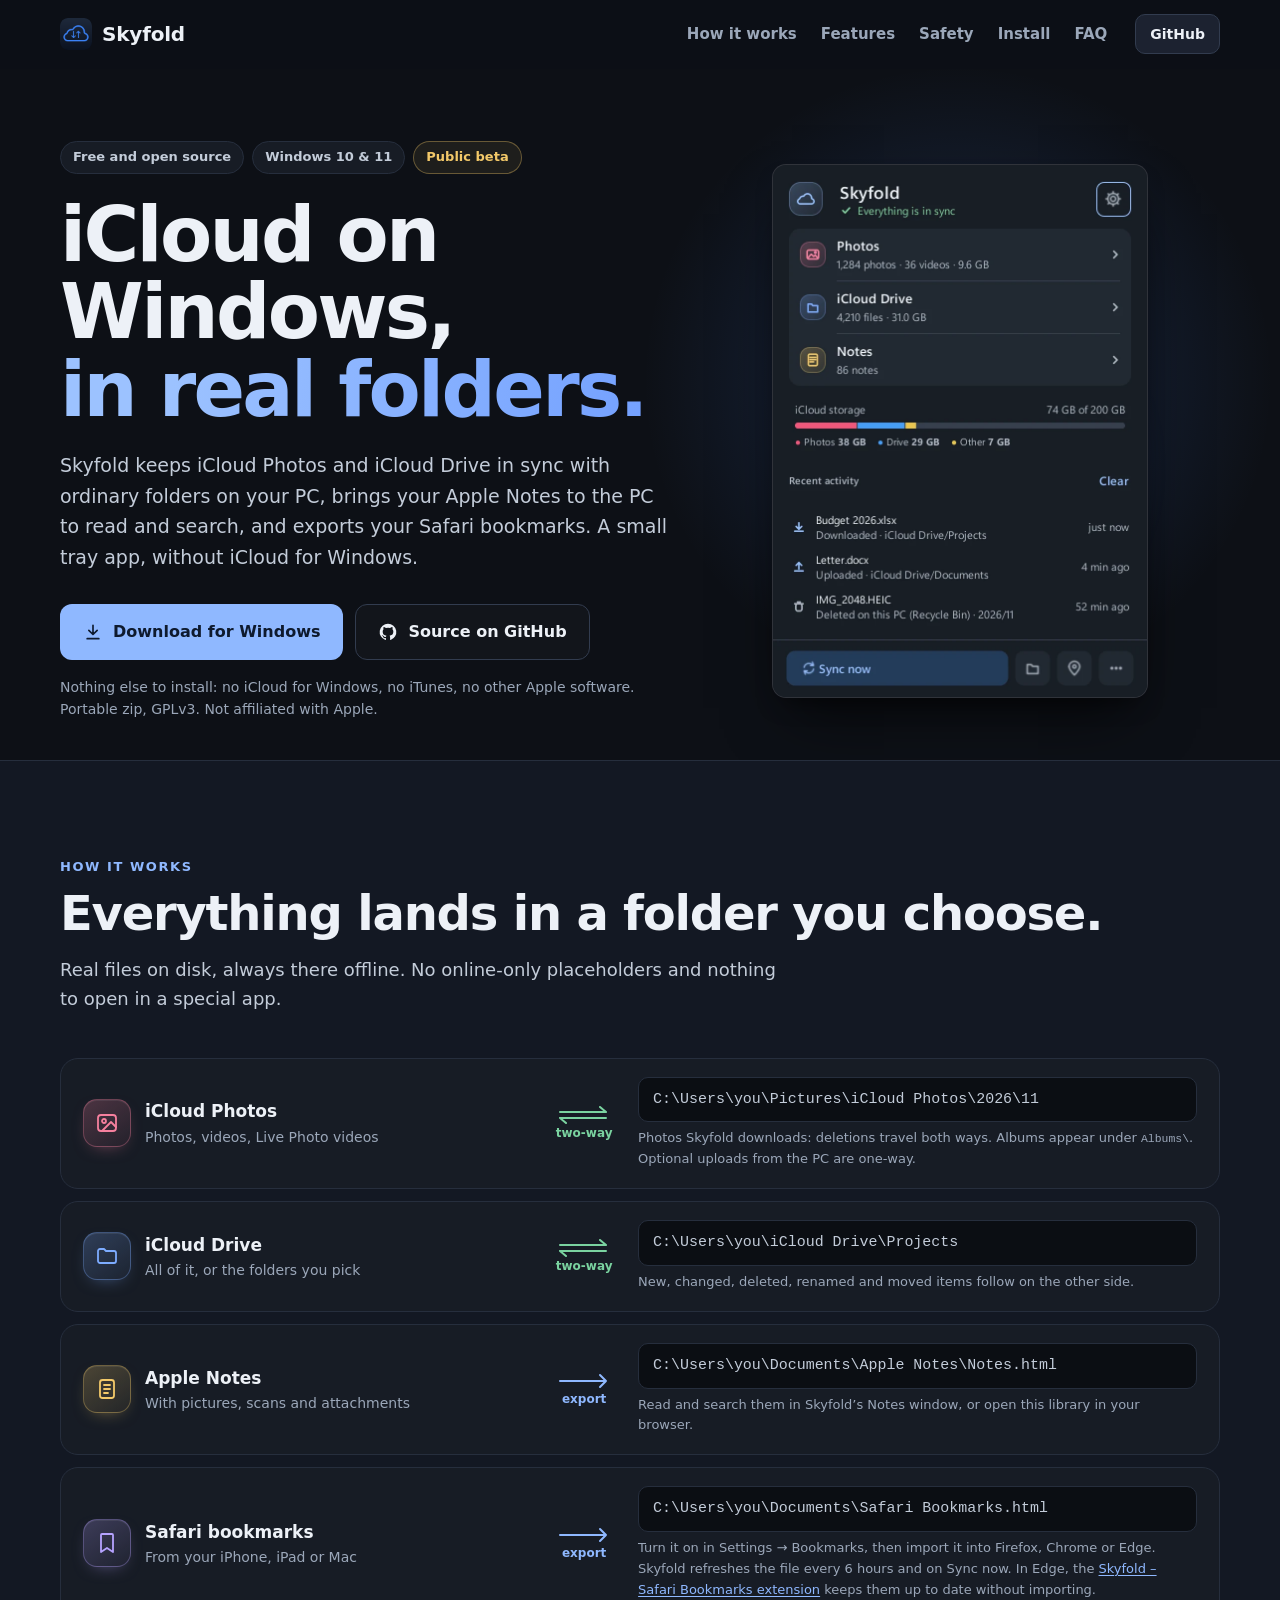
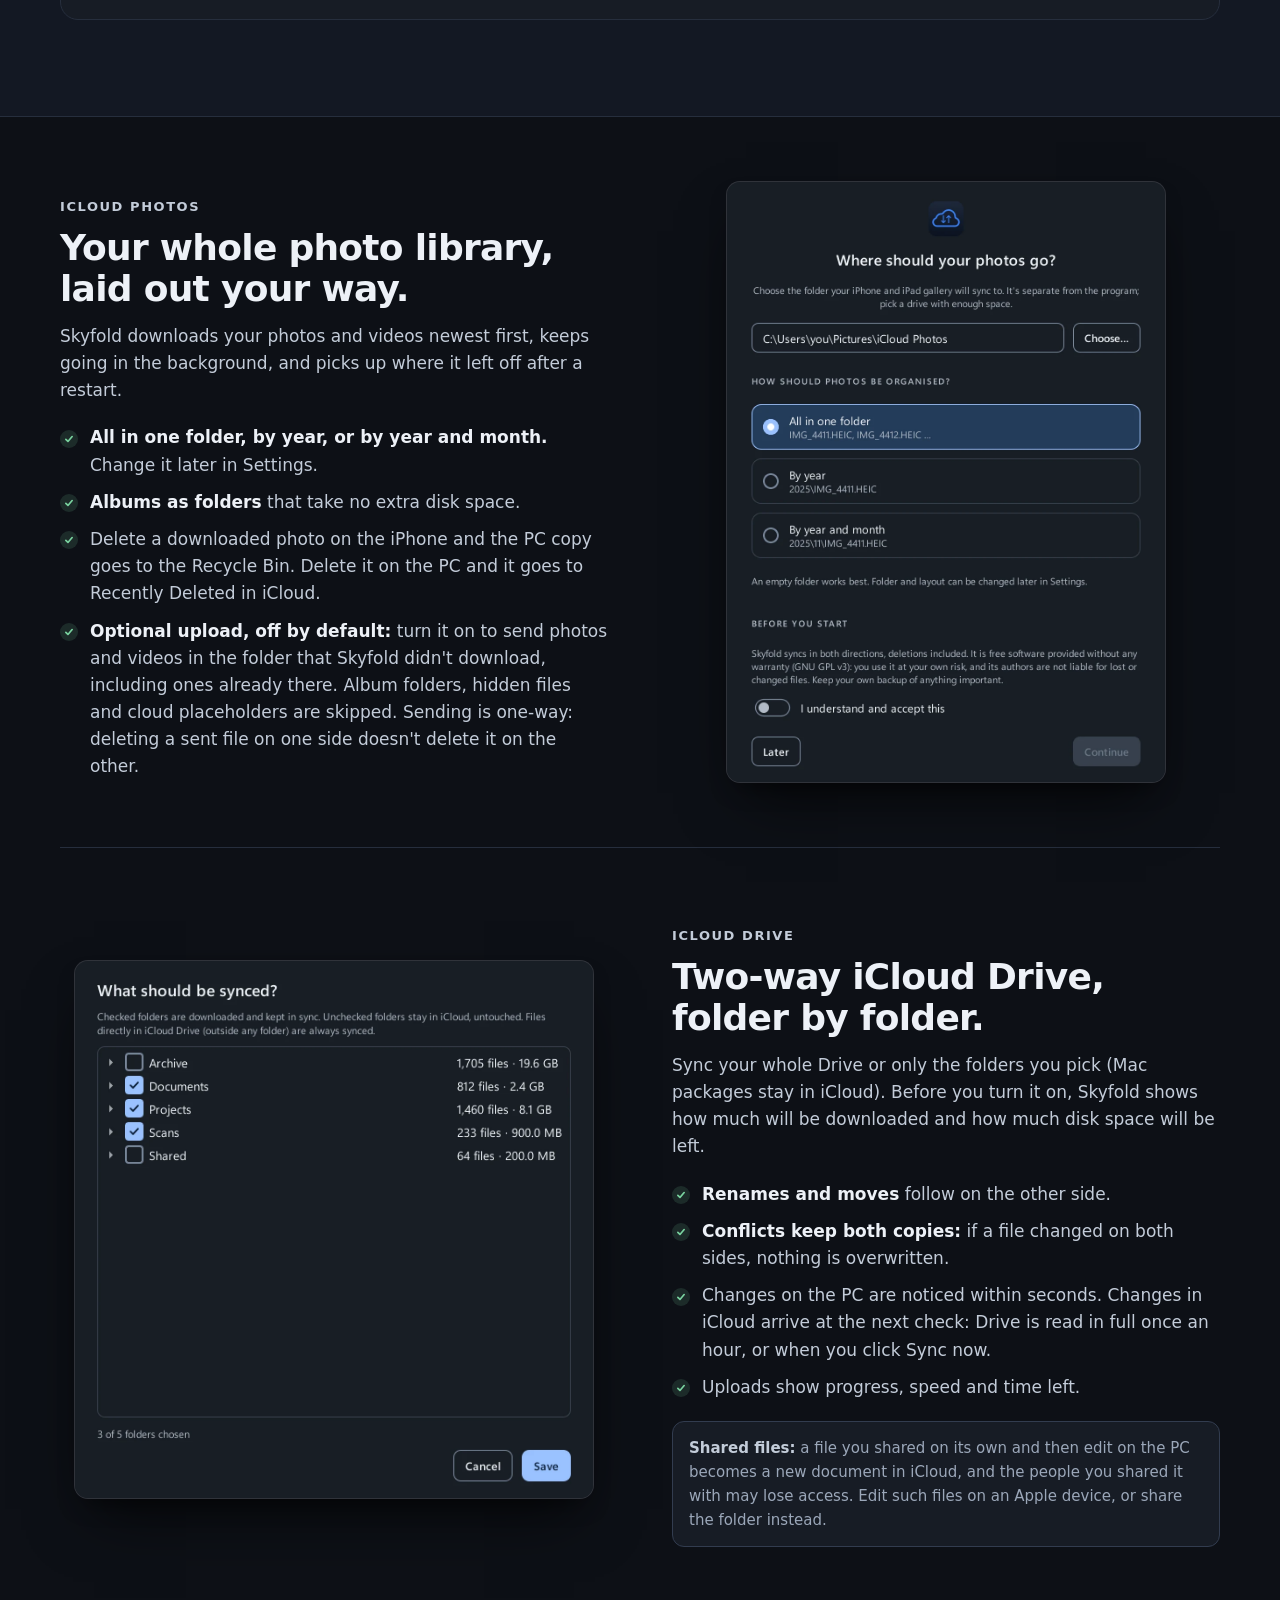
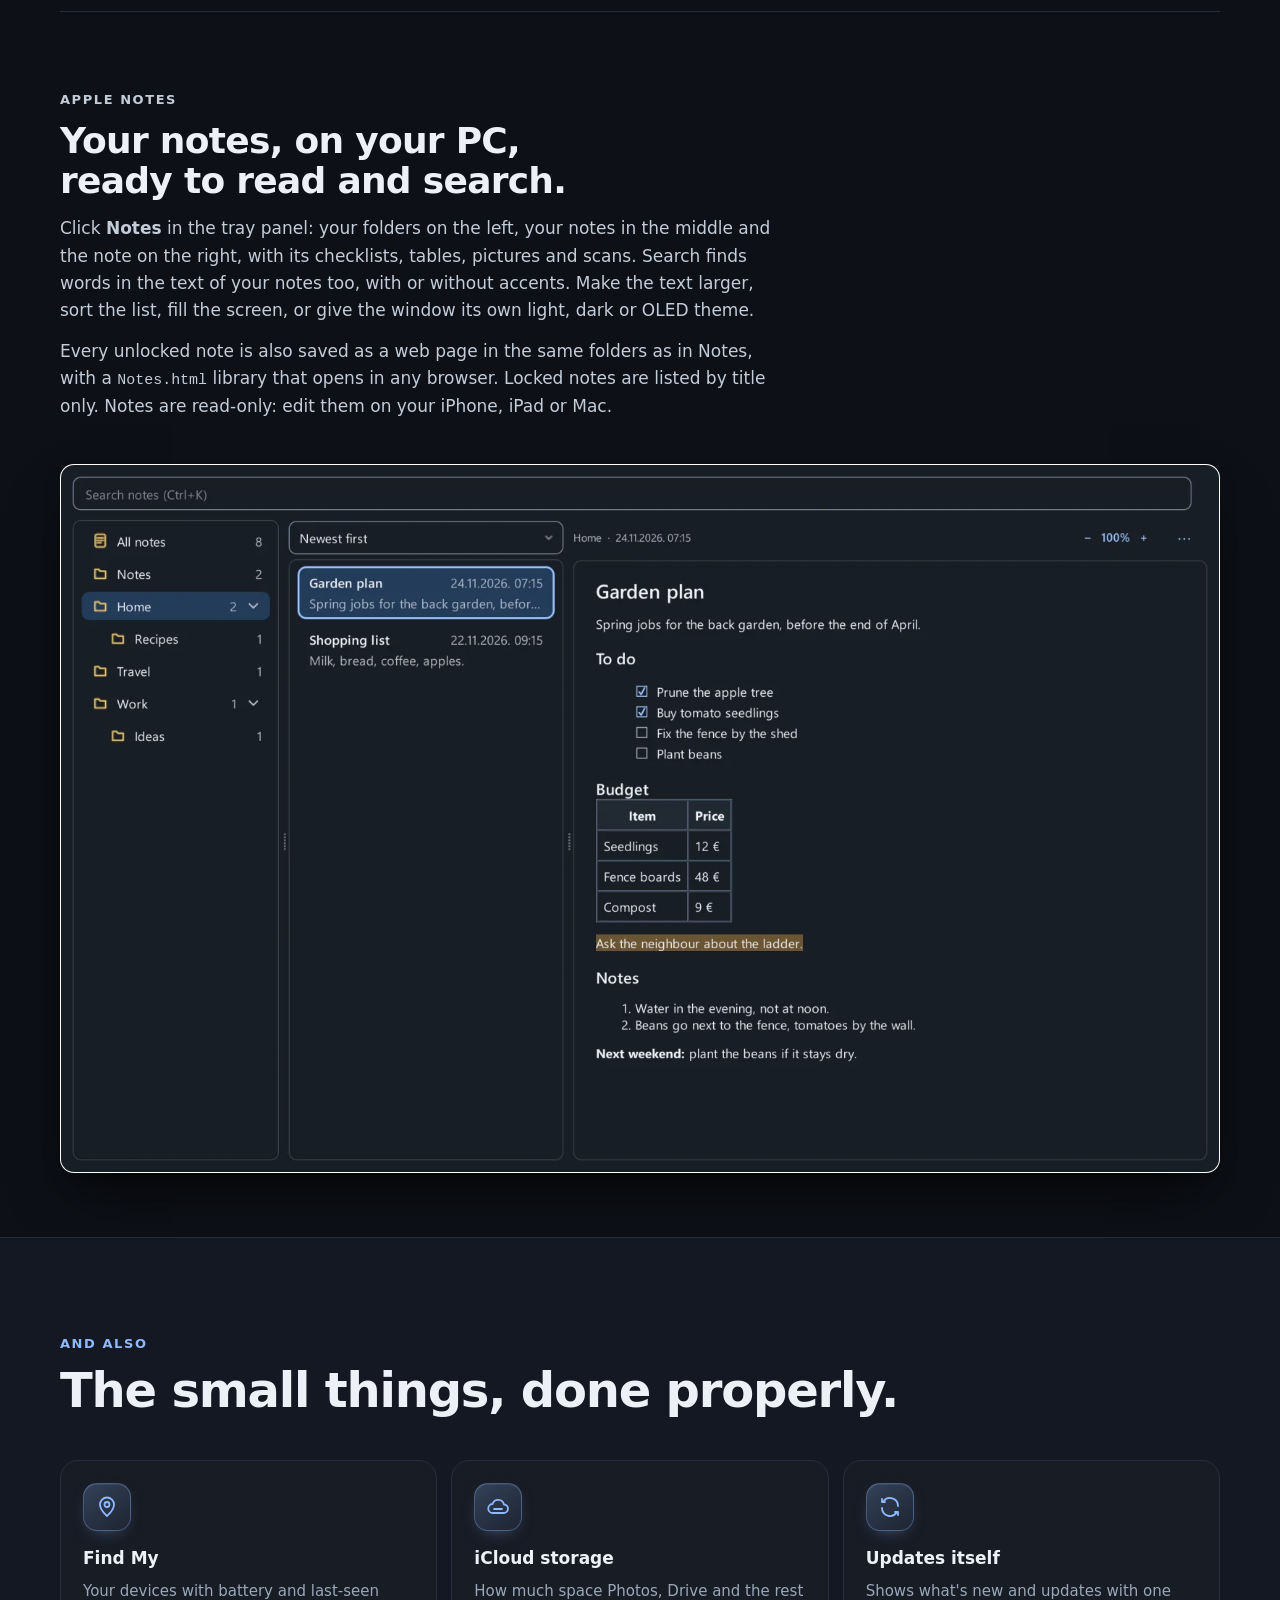
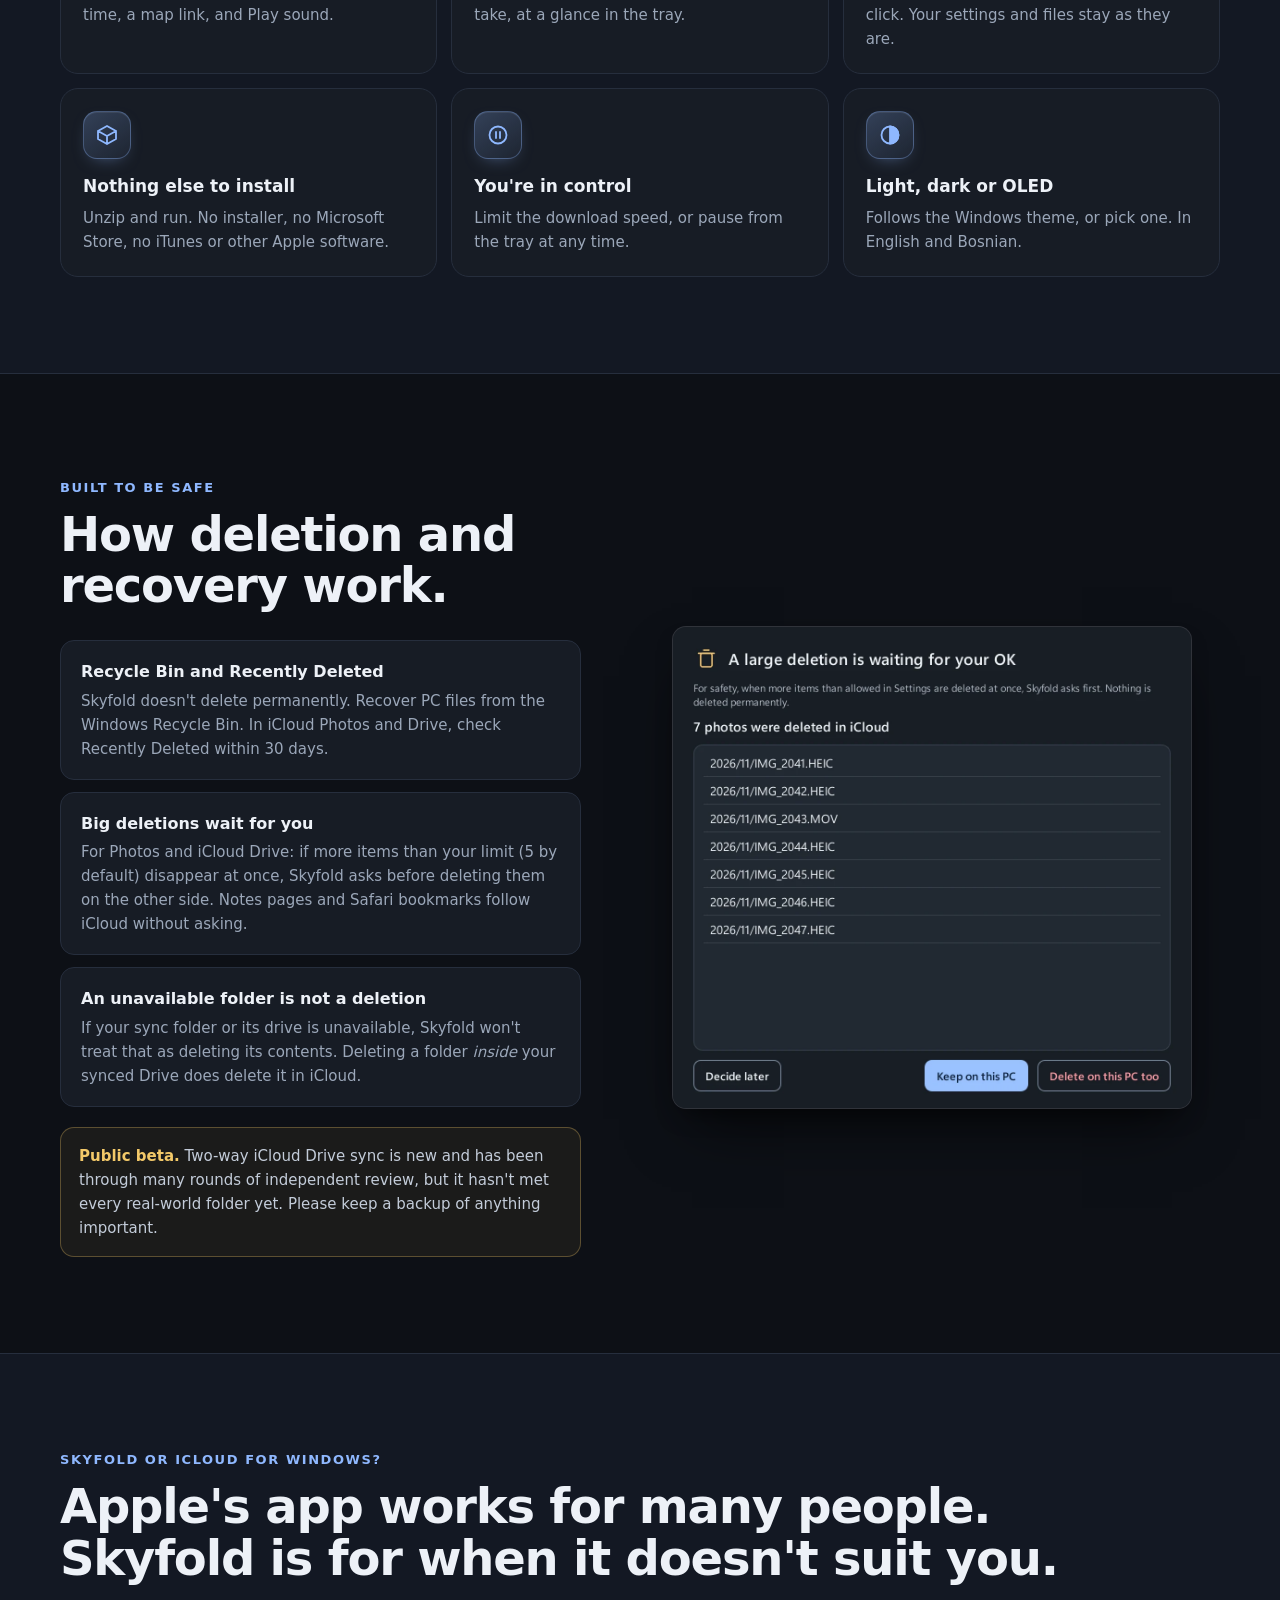
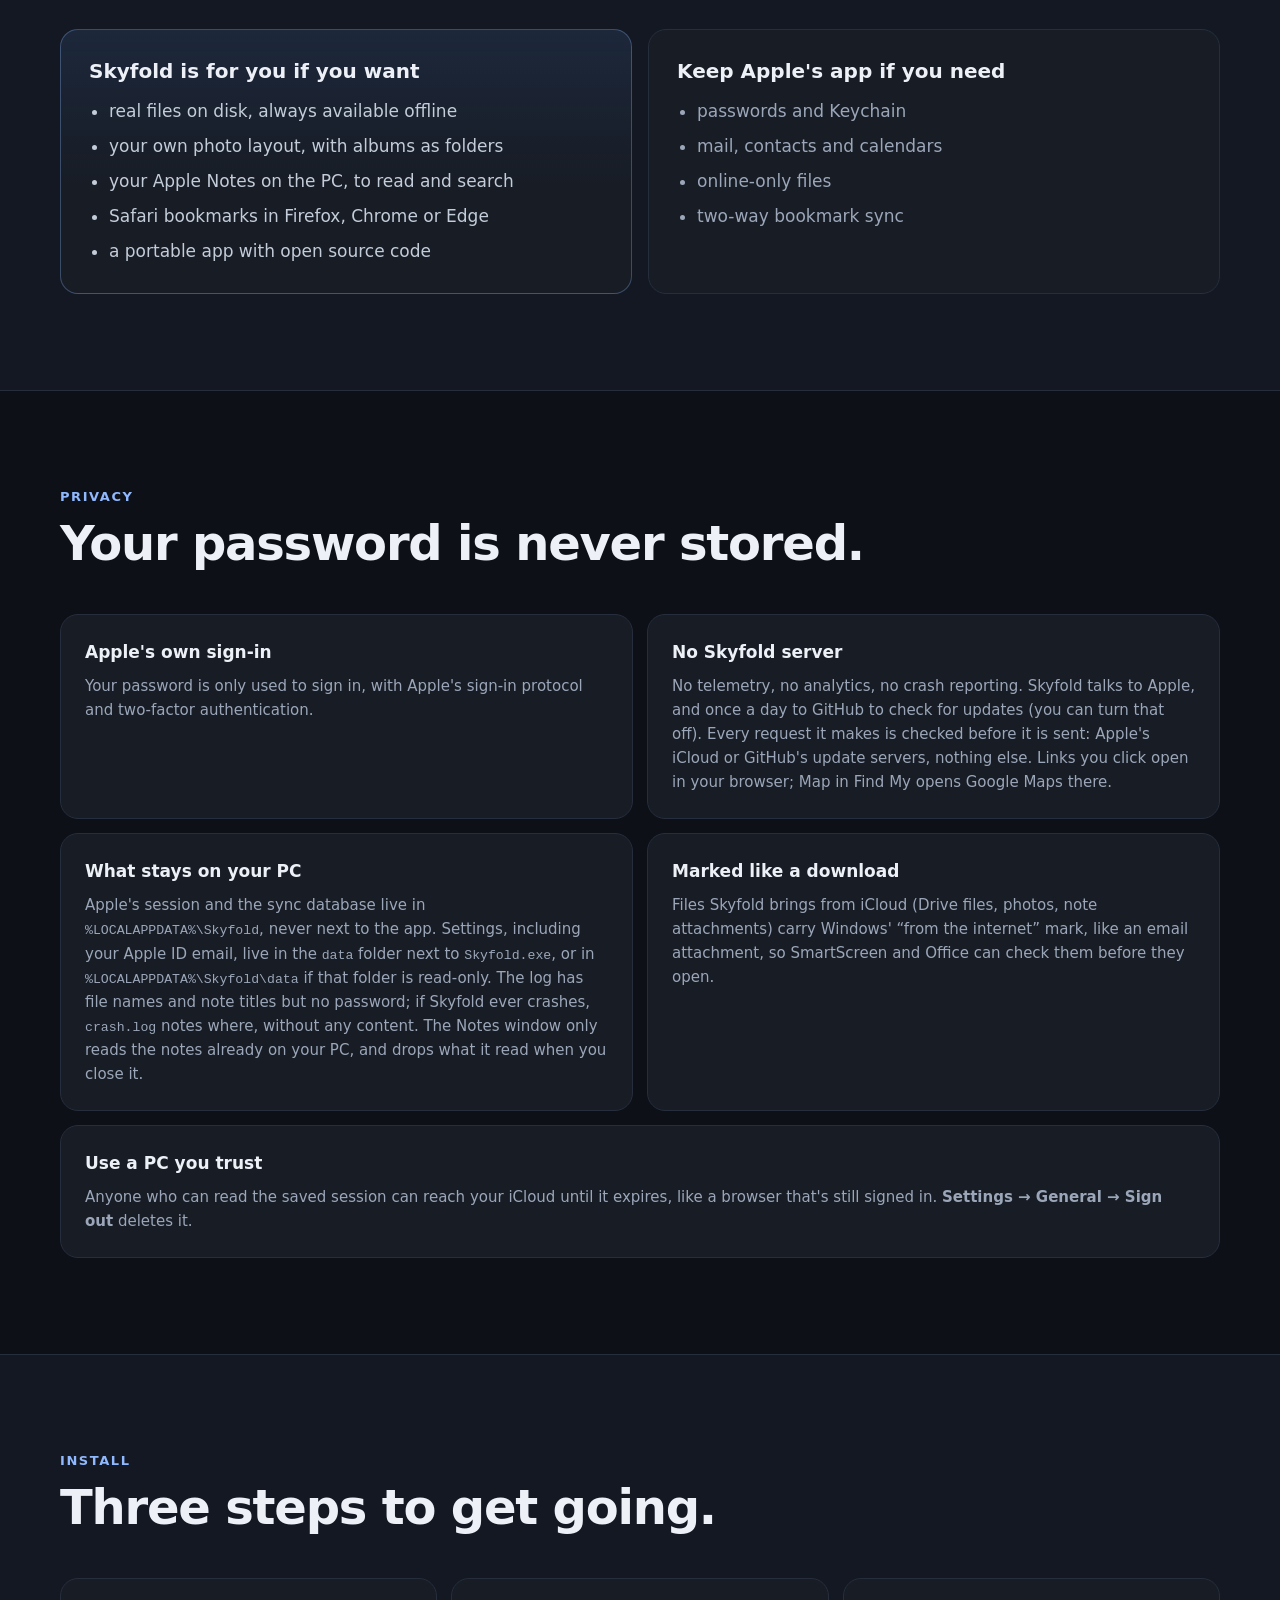
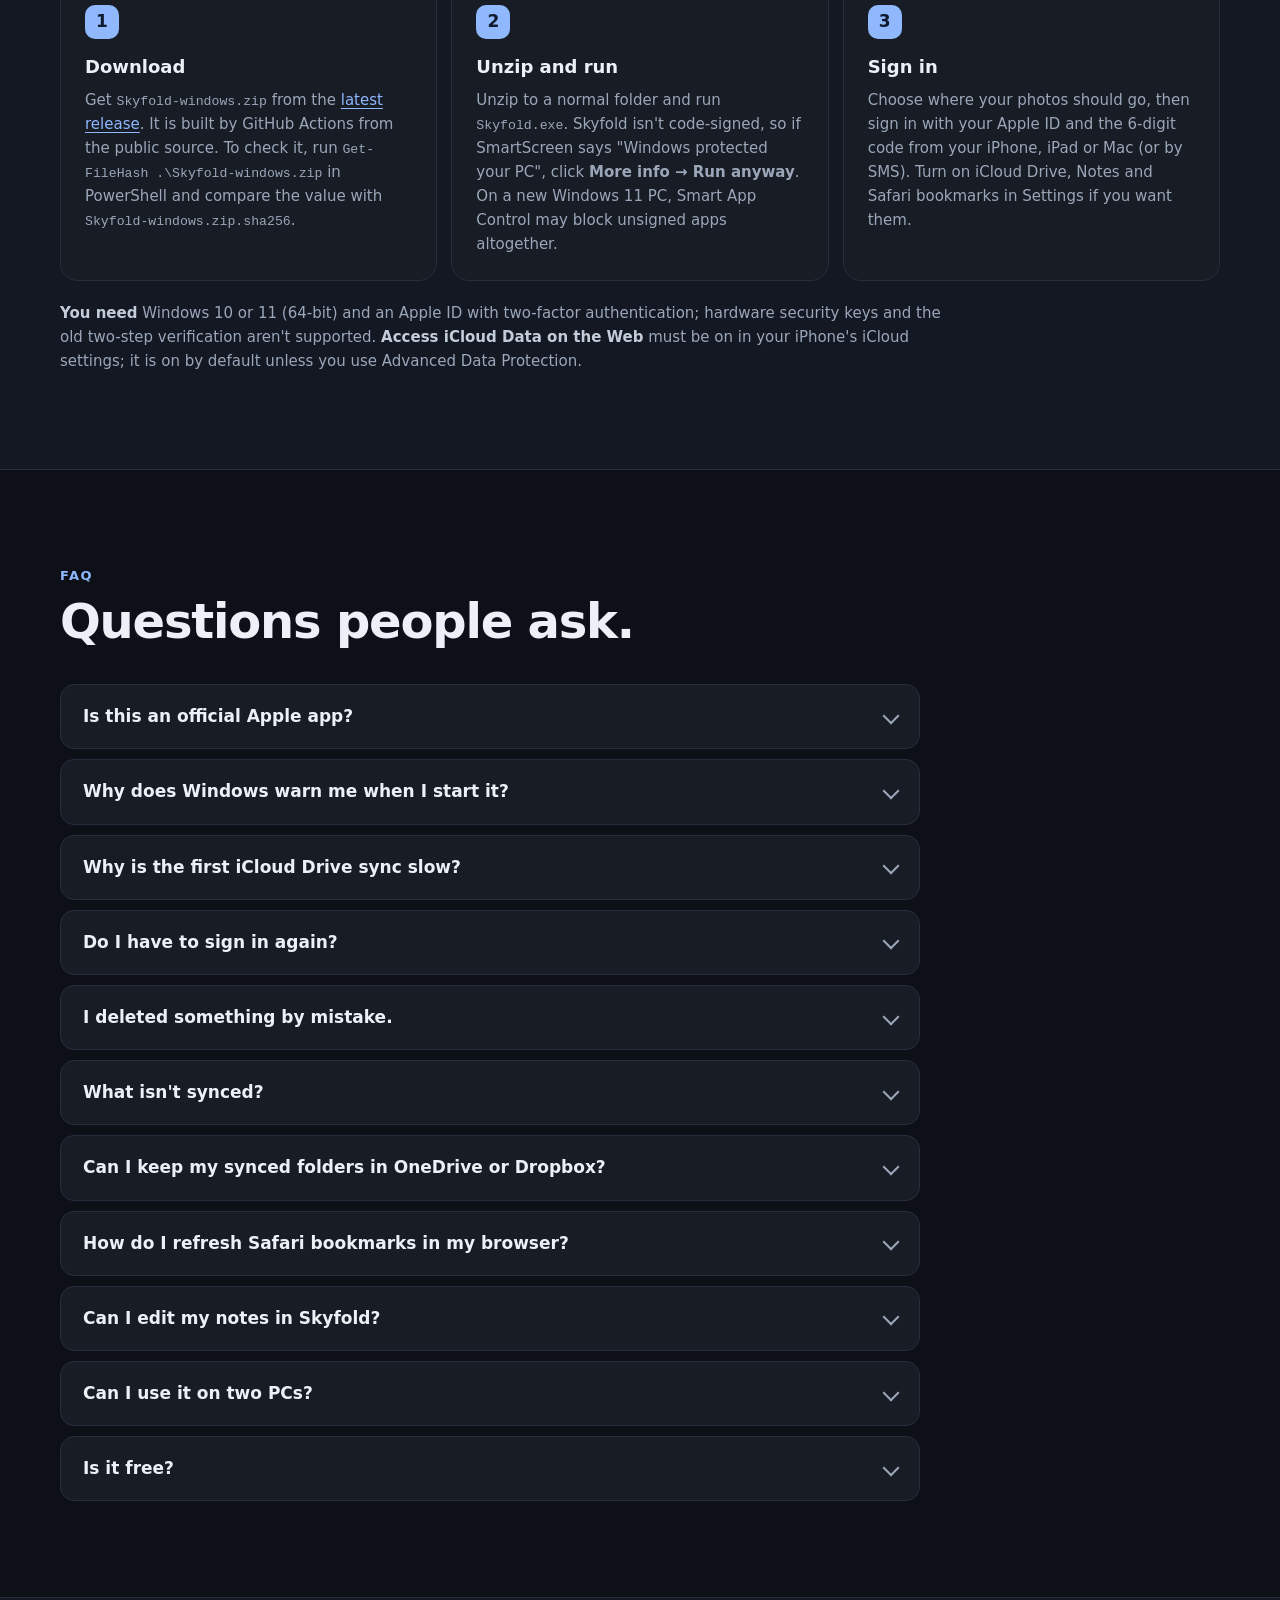
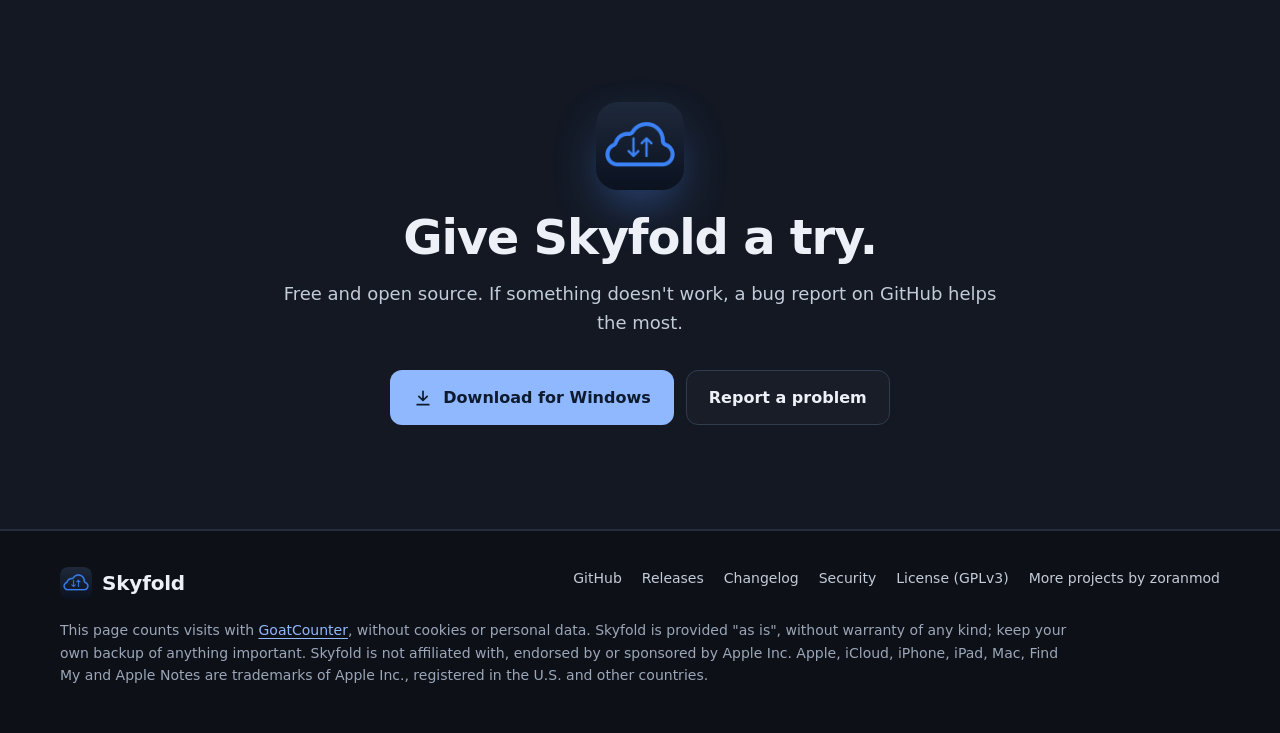
==== commit ed33e542: "Mark iCloud downloads as from the internet, check every request's address, opt-in connection diagnos" ====
--- a/site/index.html
+++ b/site/index.html
@@ -257,8 +257,9 @@
       <h2>Your password is never stored.</h2>
       <div class="privacy">
         <div><h3>Apple's own sign-in</h3><p>Your password is only used to sign in, with Apple's sign-in protocol and two-factor authentication.</p></div>
-        <div><h3>No Skyfold server</h3><p>No telemetry, no analytics, no crash reporting. Skyfold talks to Apple, and once a day to GitHub to check for updates (you can turn that off). It opens Google Maps only when you click Map in Find My.</p></div>
-        <div><h3>What stays on your PC</h3><p>Apple's session and the sync database live in <code>%LOCALAPPDATA%\Skyfold</code>, never next to the app. Settings, including your Apple ID email, live in the <code>data</code> folder next to <code>Skyfold.exe</code>, or in <code>%LOCALAPPDATA%\Skyfold\data</code> if that folder is read-only. The log has file names but no password; if Skyfold ever crashes, <code>crash.log</code> notes where, without any content. The Notes window only reads the notes already on your PC, and drops what it read when you close it.</p></div>
+        <div><h3>No Skyfold server</h3><p>No telemetry, no analytics, no crash reporting. Skyfold talks to Apple, and once a day to GitHub to check for updates (you can turn that off). Every request it makes is checked before it is sent: Apple's iCloud or GitHub's update servers, nothing else. Links you click open in your browser; Map in Find My opens Google Maps there.</p></div>
+        <div><h3>What stays on your PC</h3><p>Apple's session and the sync database live in <code>%LOCALAPPDATA%\Skyfold</code>, never next to the app. Settings, including your Apple ID email, live in the <code>data</code> folder next to <code>Skyfold.exe</code>, or in <code>%LOCALAPPDATA%\Skyfold\data</code> if that folder is read-only. The log has file names and note titles but no password; if Skyfold ever crashes, <code>crash.log</code> notes where, without any content. The Notes window only reads the notes already on your PC, and drops what it read when you close it.</p></div>
+        <div><h3>Marked like a download</h3><p>Files Skyfold brings from iCloud (Drive files, photos, note attachments) carry Windows' “from the internet” mark, like an email attachment, so SmartScreen and Office can check them before they open.</p></div>
         <div><h3>Use a PC you trust</h3><p>Anyone who can read the saved session can reach your iCloud until it expires, like a browser that's still signed in. <b>Settings → General → Sign out</b> deletes it.</p></div>
       </div>
     </div>
--- a/site/style.css
+++ b/site/style.css
@@ -199,6 +199,7 @@
 .privacy > div { padding: 24px; border-radius: var(--radius); background: var(--card); border: 1px solid var(--line) }
 .privacy h3 { font-size: 17px; font-weight: 650 }
 .privacy p { margin-top: 8px; font-size: 15px; color: var(--muted) }
+.privacy > div:last-child:nth-child(odd) { grid-column: 1 / -1 }
 
 /* Install */
 .steps { margin-top: 44px; display: grid; grid-template-columns: repeat(3, 1fr); gap: 14px; counter-reset: s; list-style: none; padding: 0 }
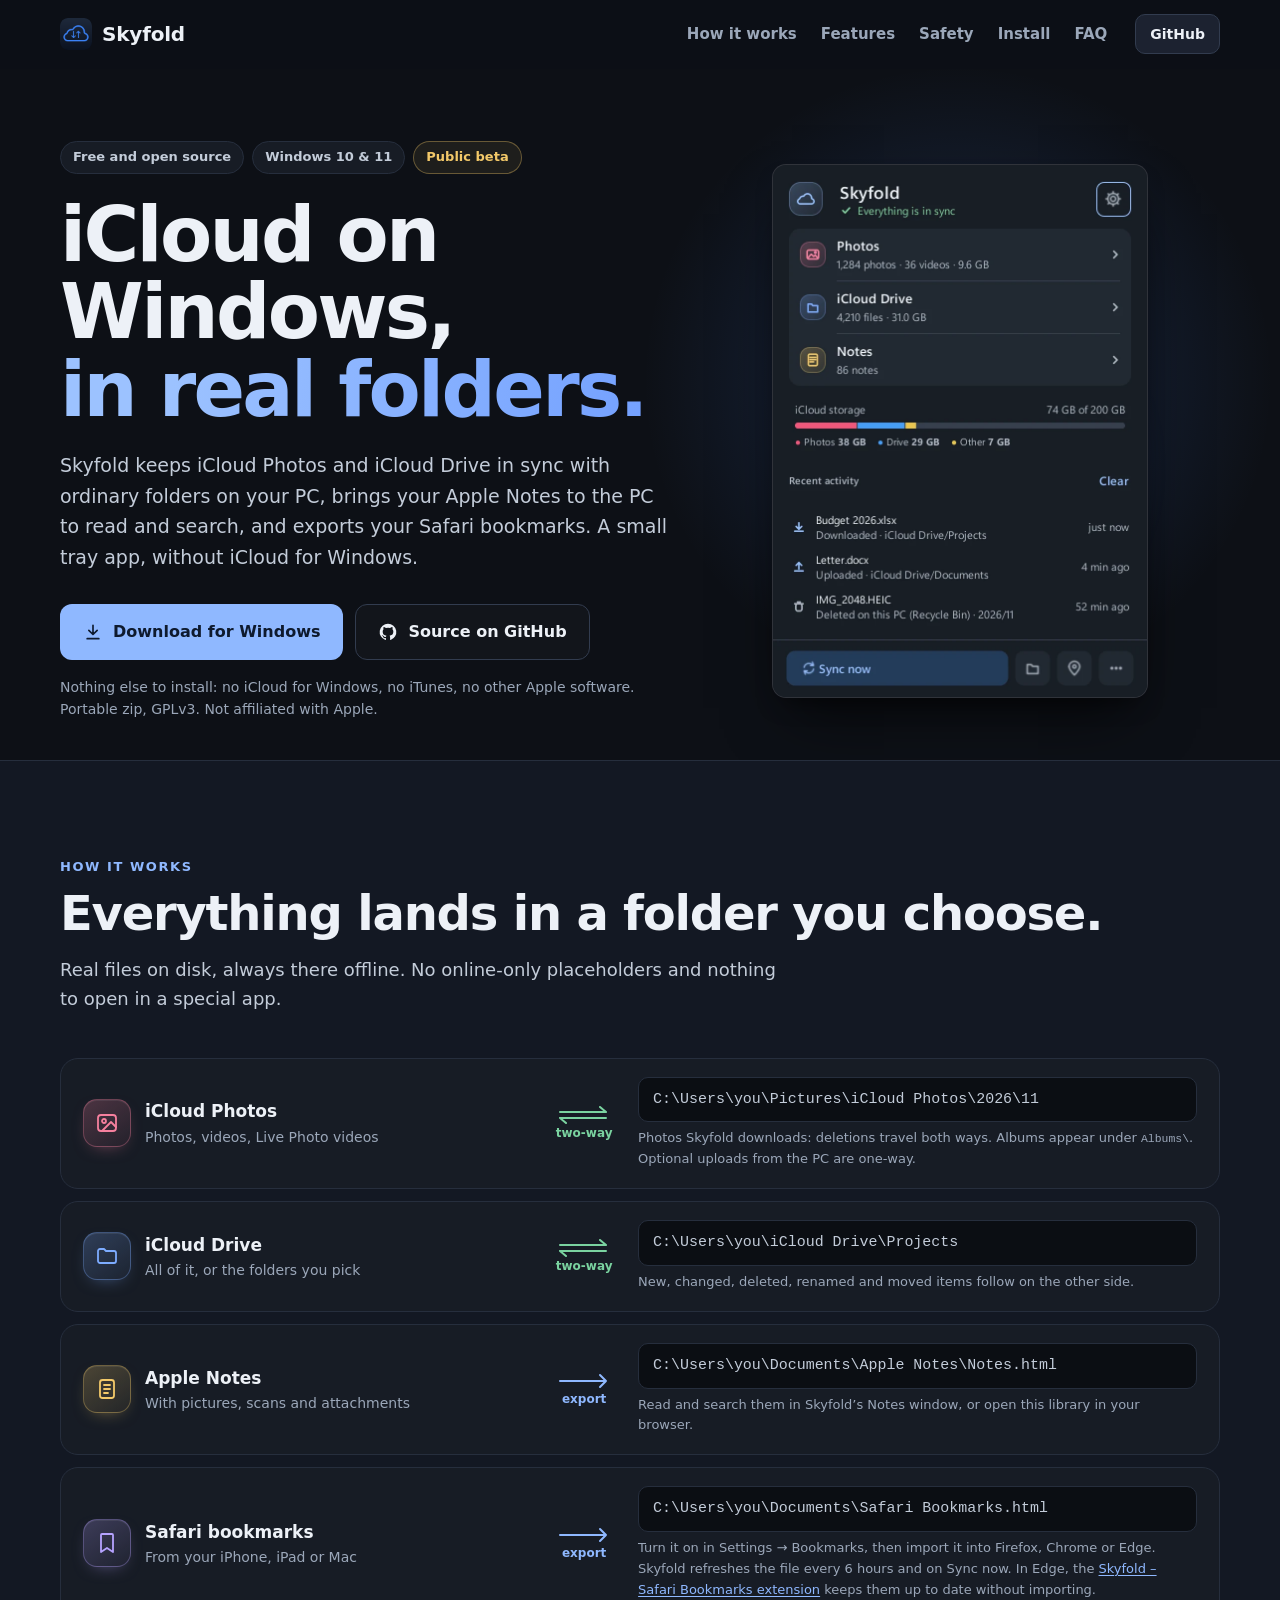
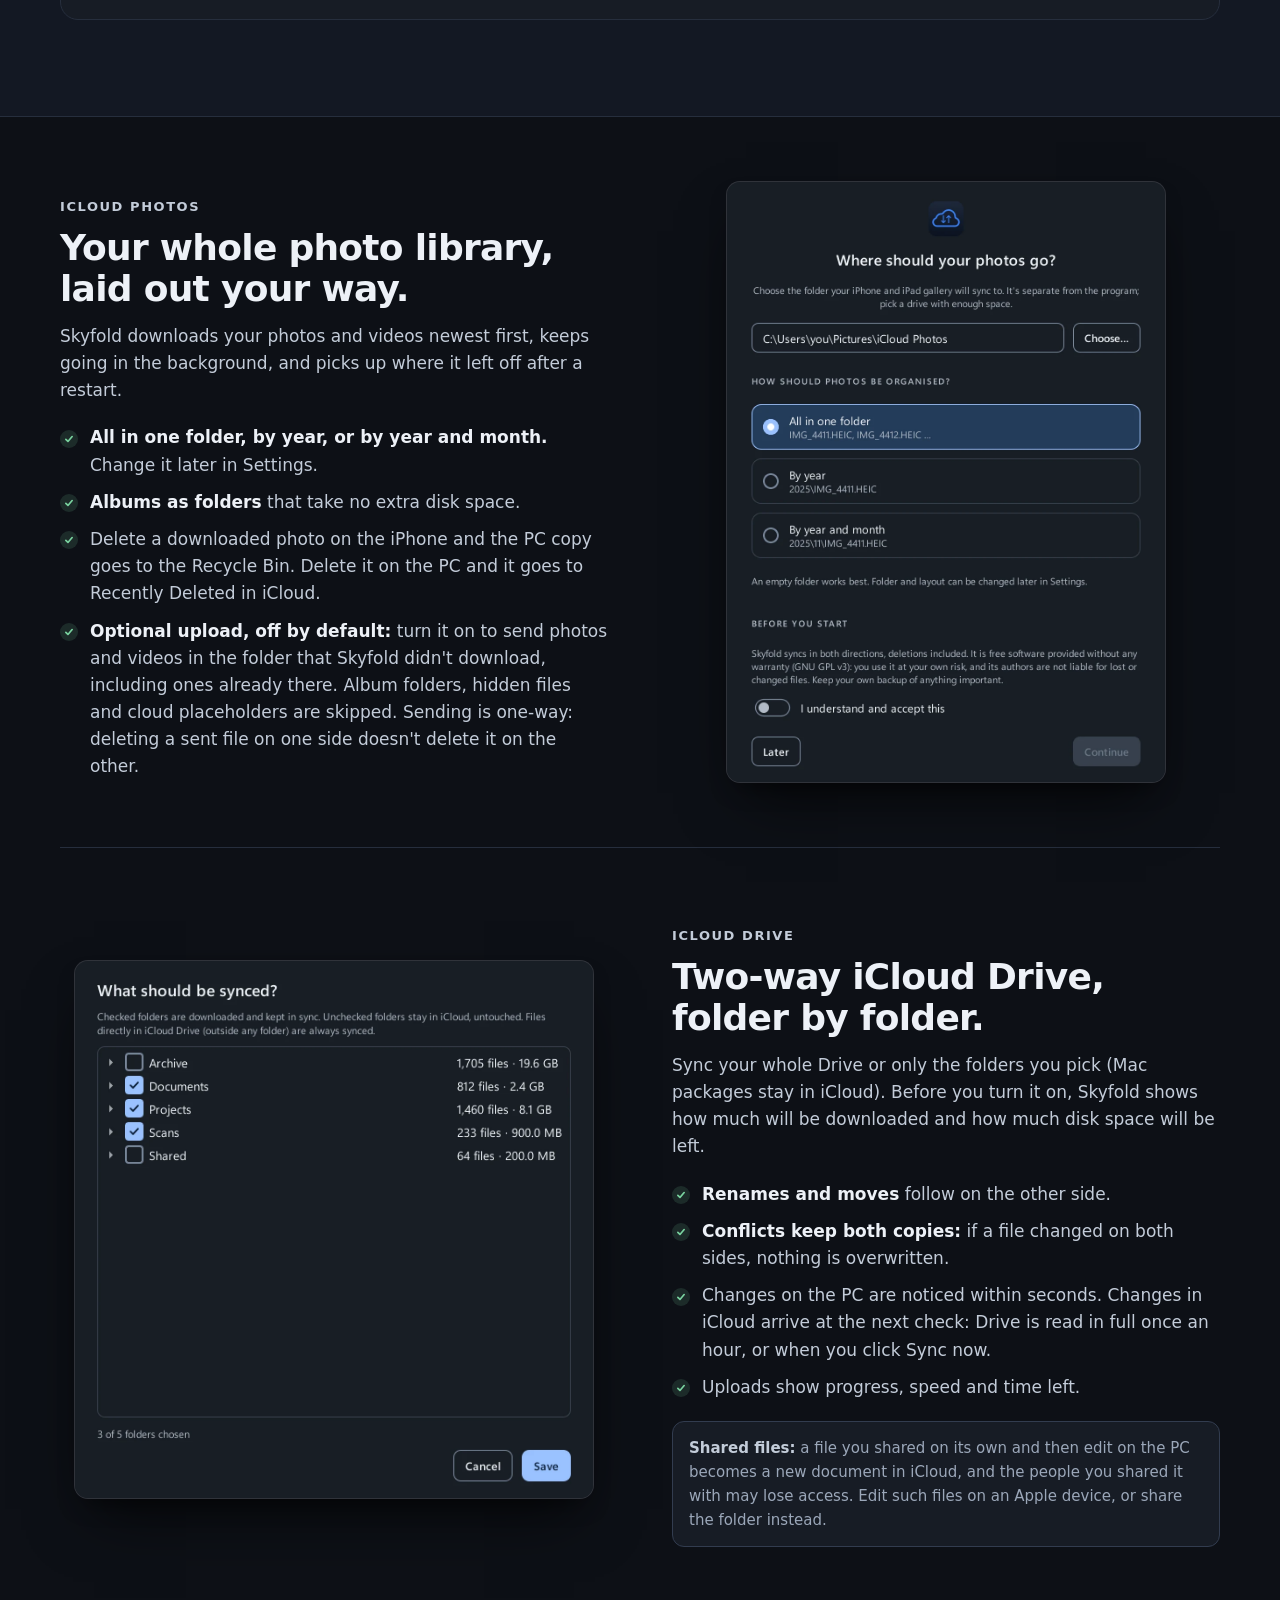
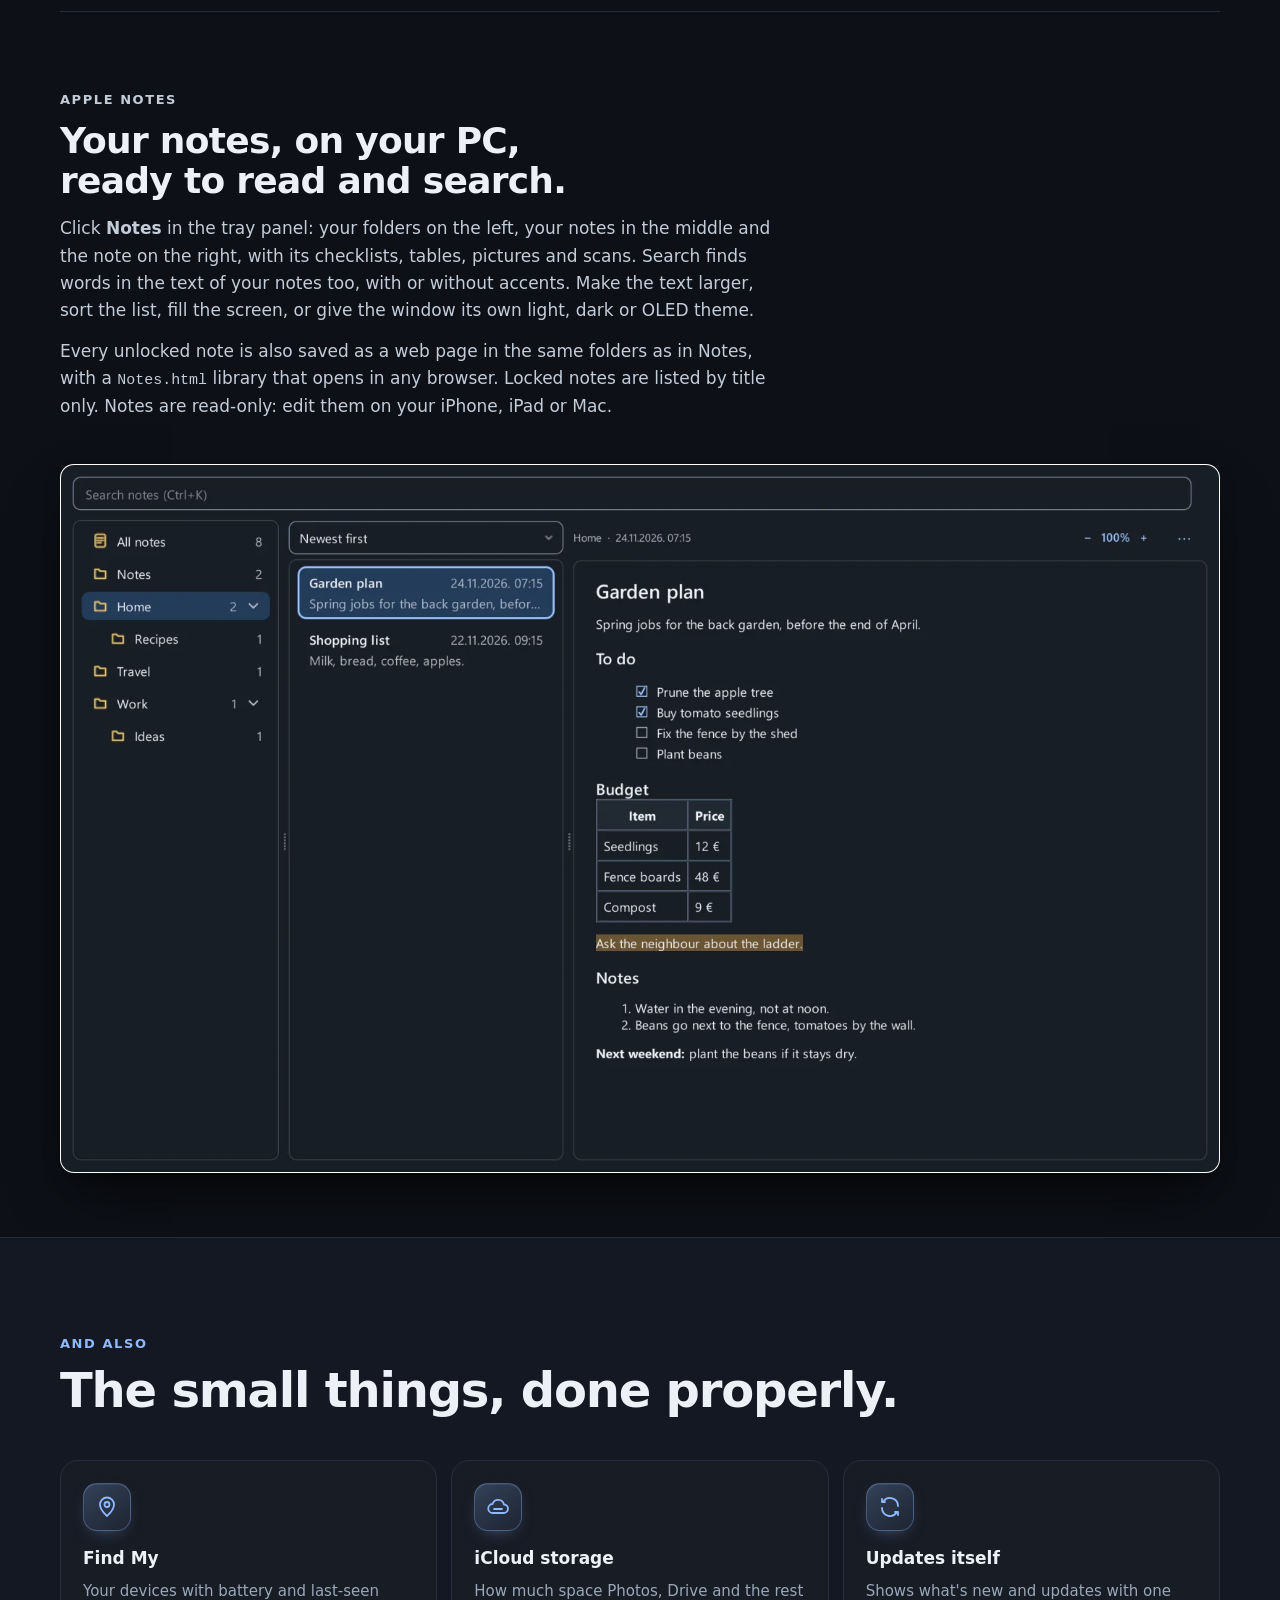
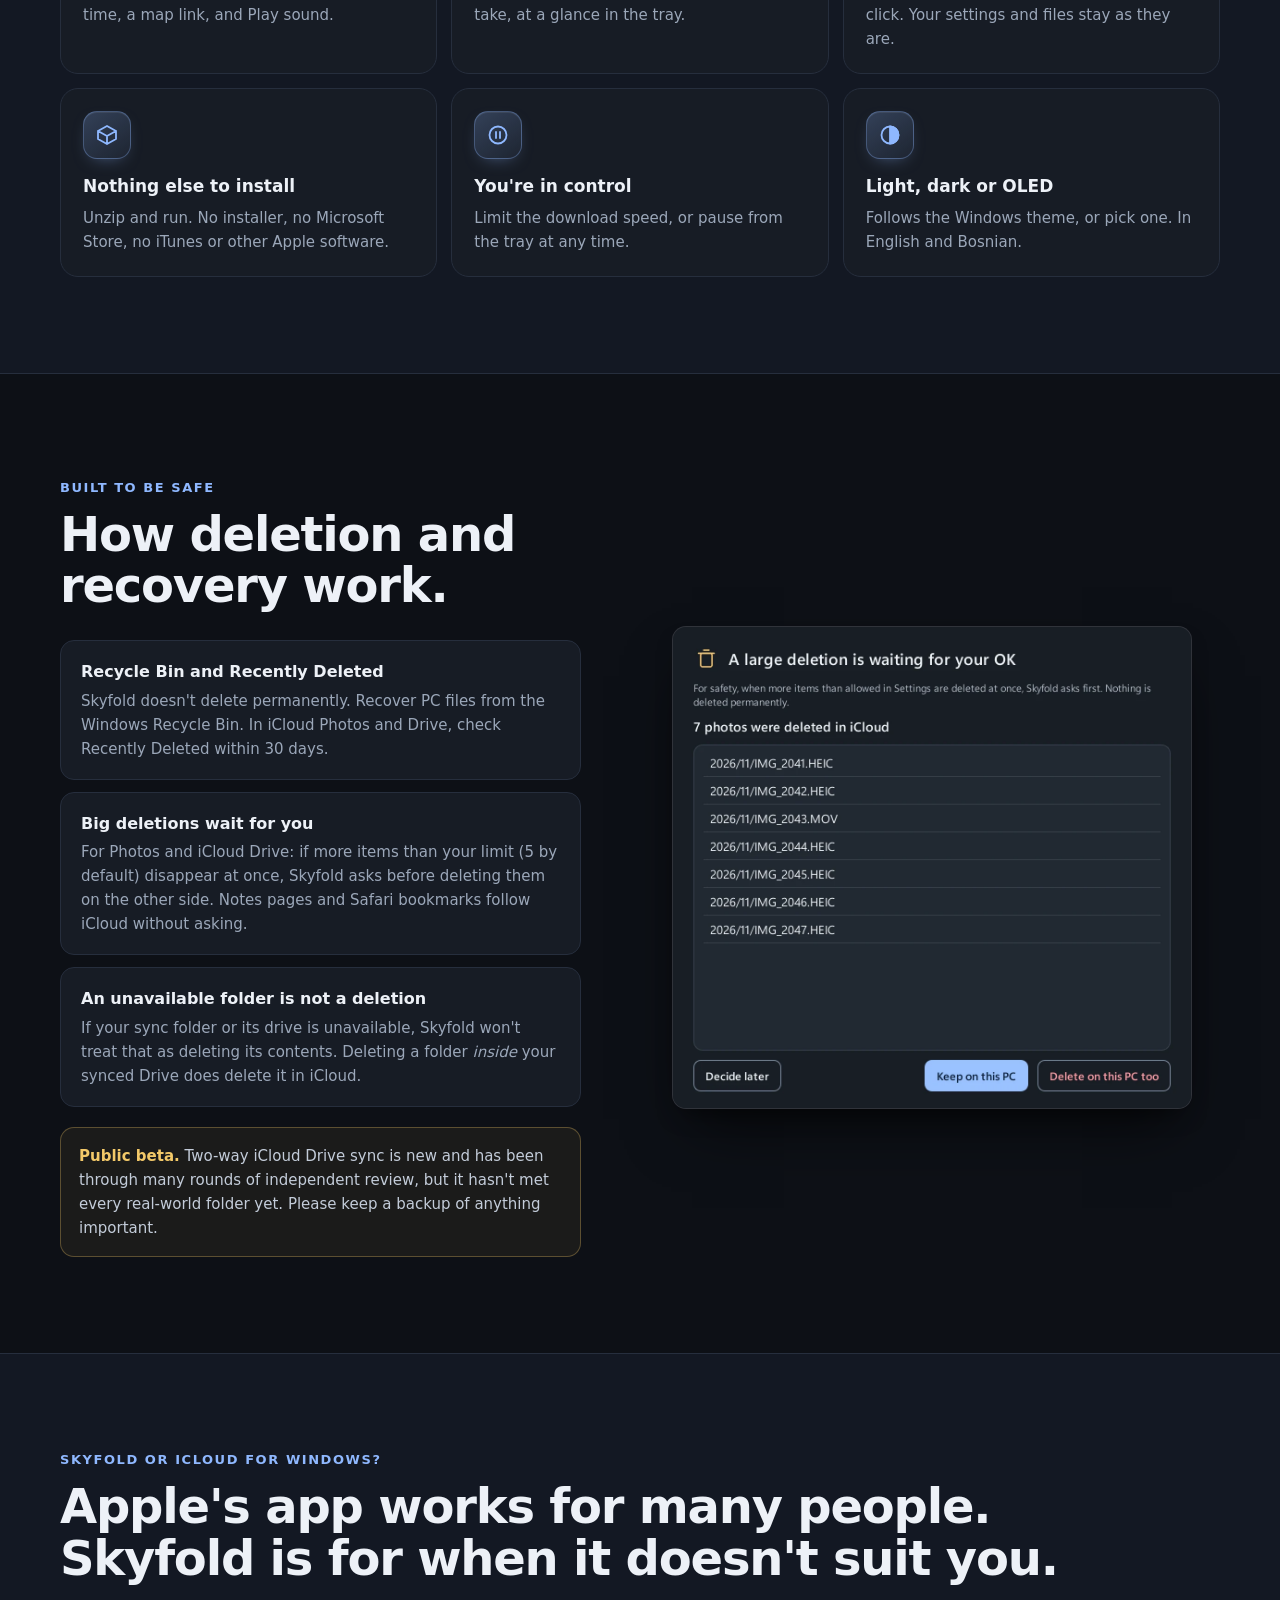
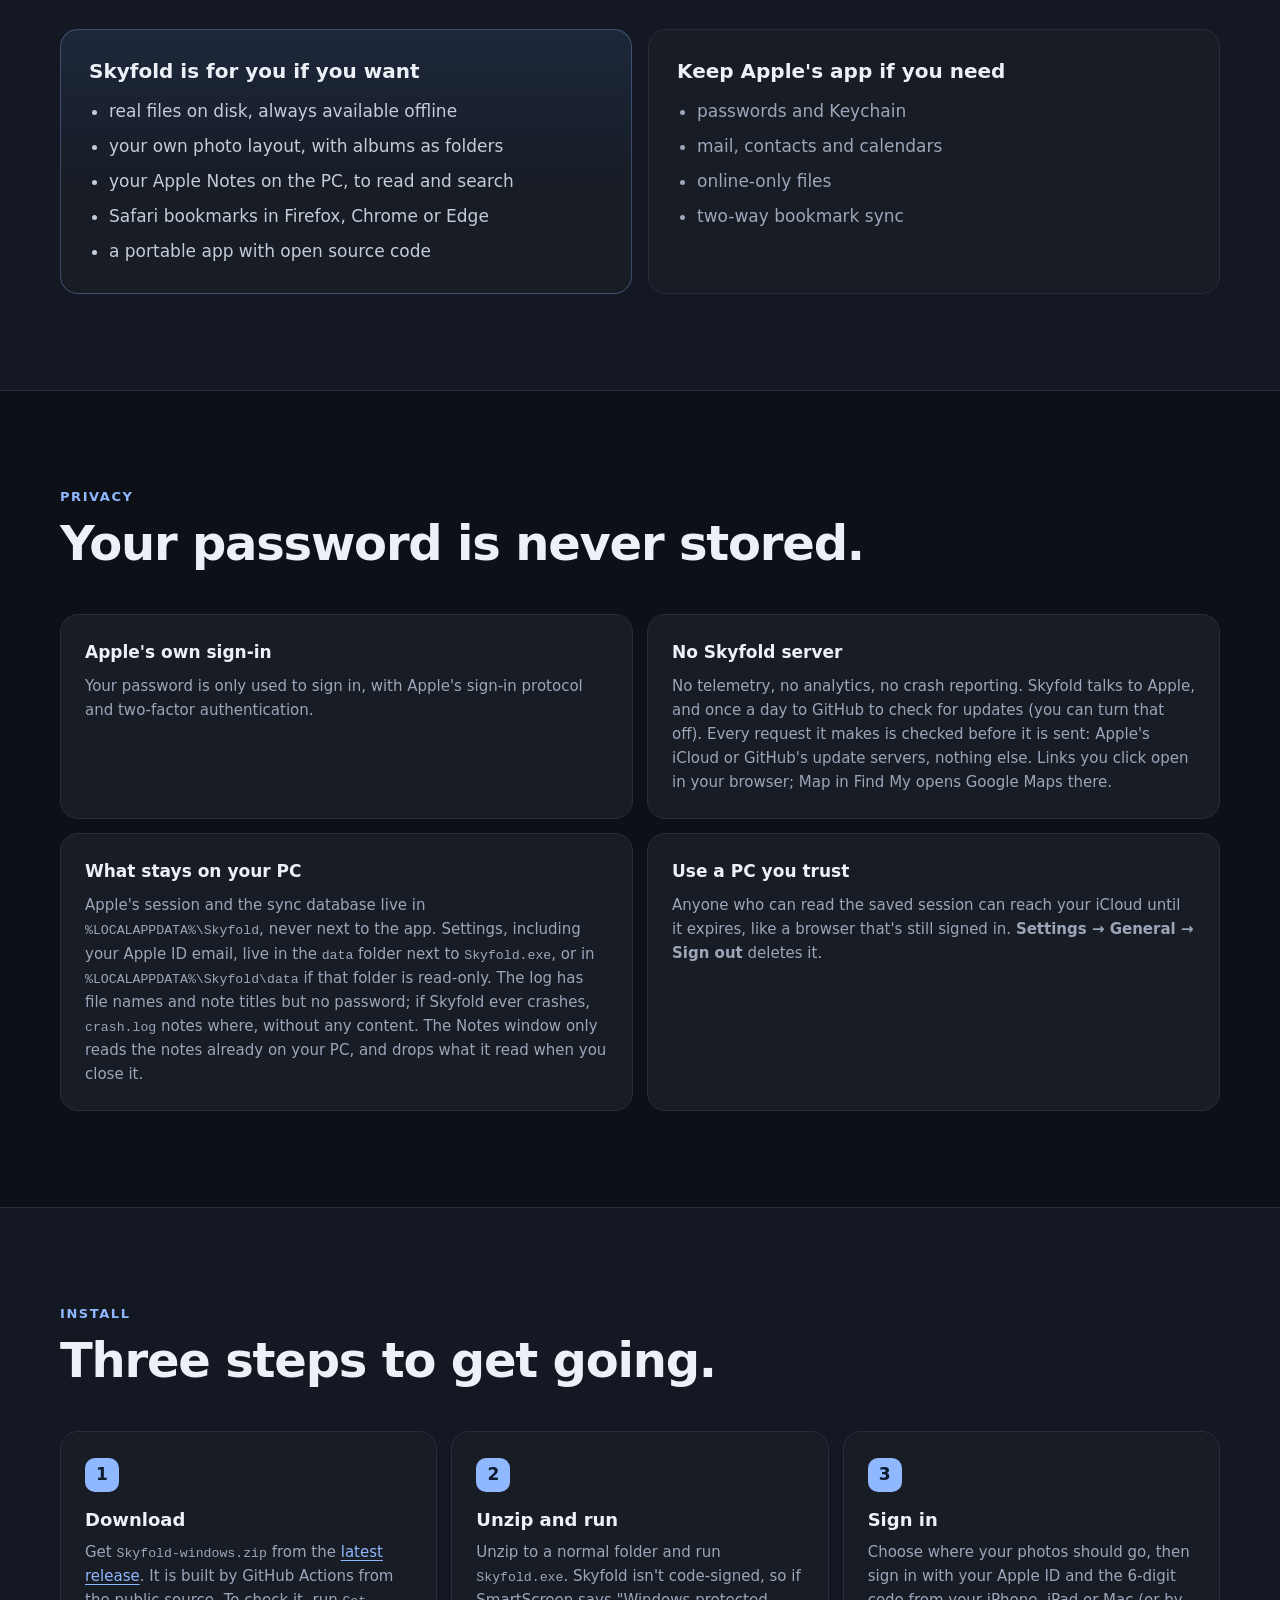
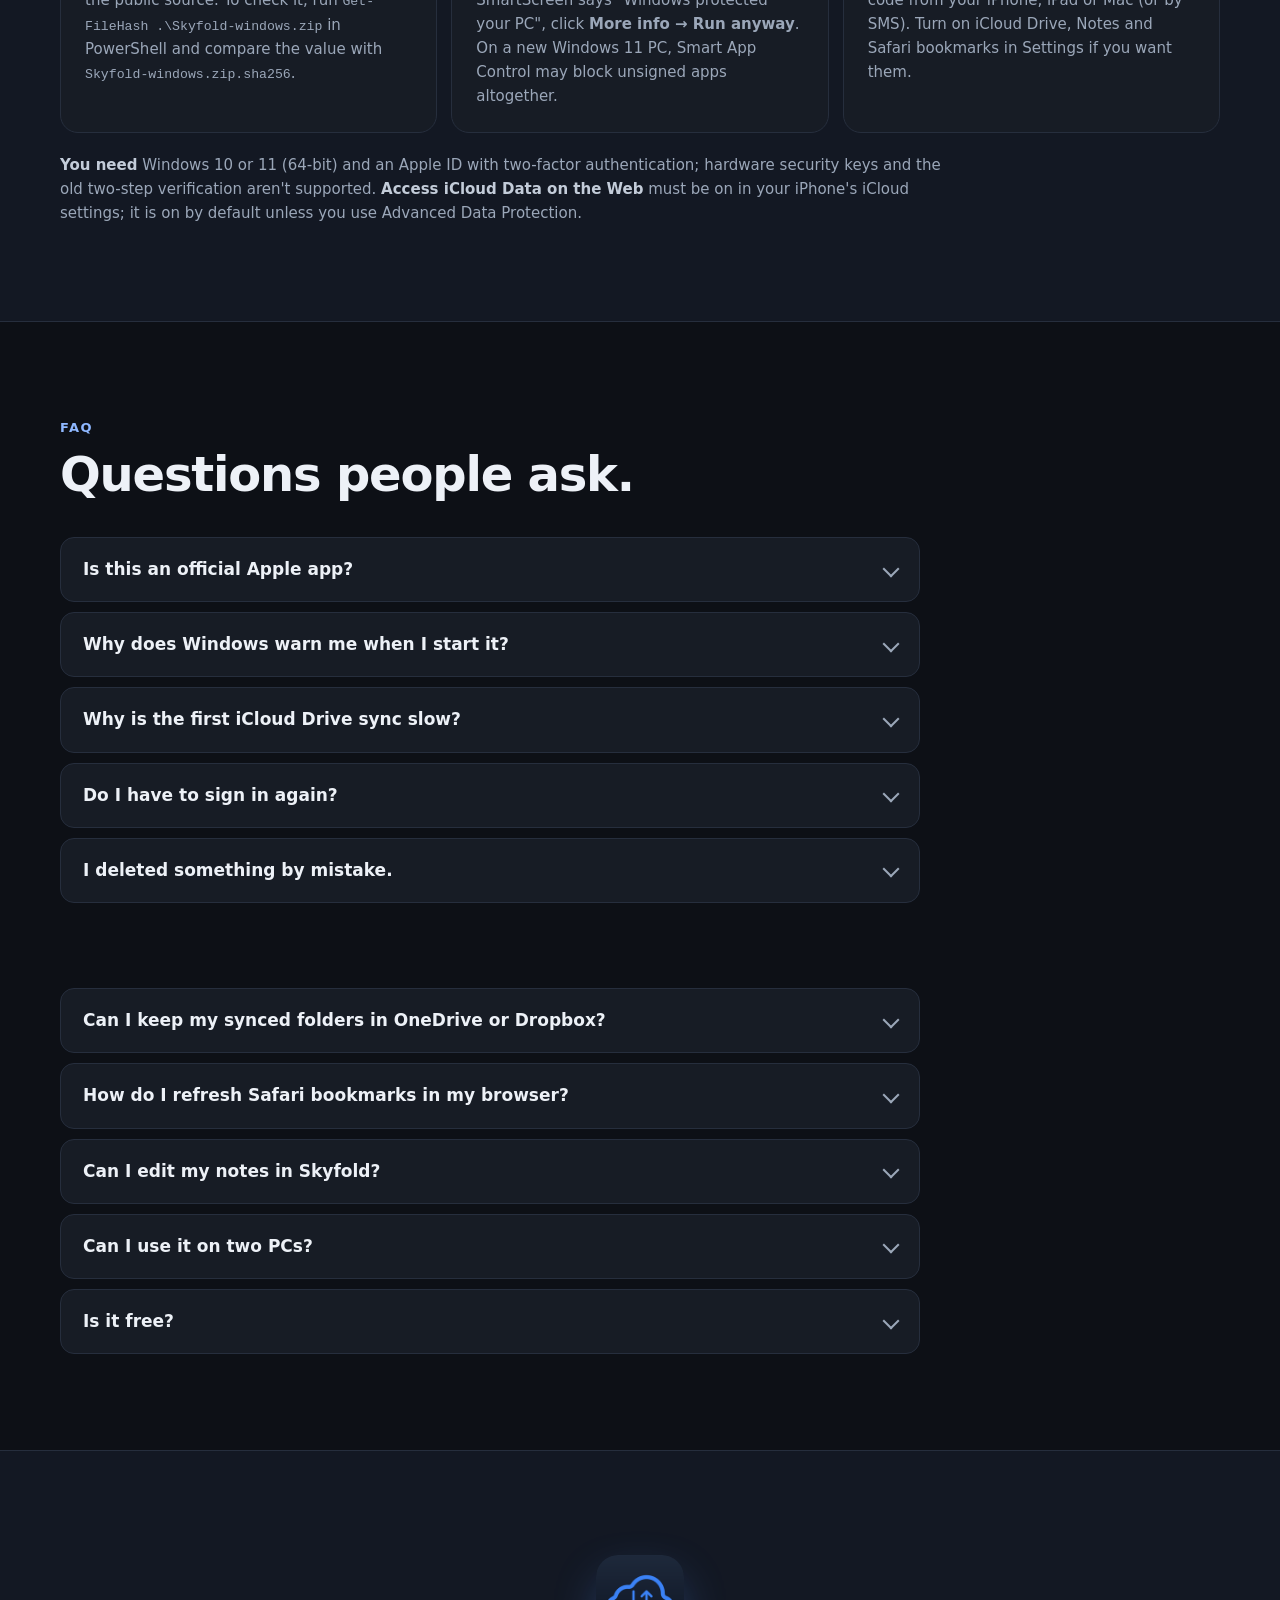
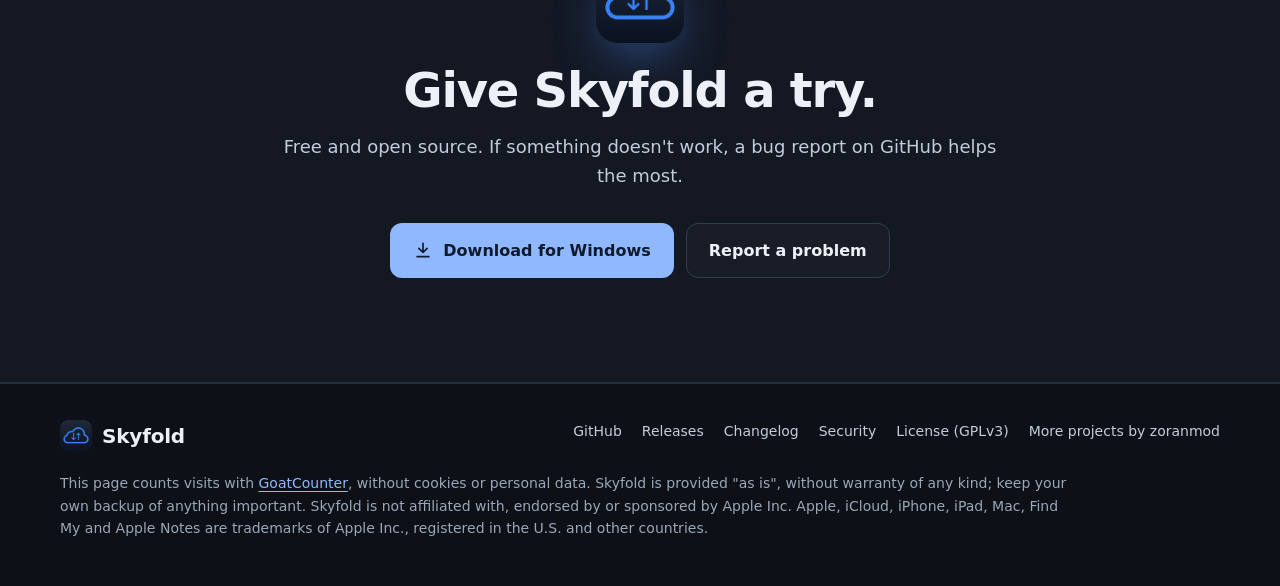
==== commit e9dea2e0: "Drop the from-the-internet mark: files from your own iCloud open as before Co-Authored-By: Claude Op" ====
--- a/site/index.html
+++ b/site/index.html
@@ -259,7 +259,6 @@
         <div><h3>Apple's own sign-in</h3><p>Your password is only used to sign in, with Apple's sign-in protocol and two-factor authentication.</p></div>
         <div><h3>No Skyfold server</h3><p>No telemetry, no analytics, no crash reporting. Skyfold talks to Apple, and once a day to GitHub to check for updates (you can turn that off). Every request it makes is checked before it is sent: Apple's iCloud or GitHub's update servers, nothing else. Links you click open in your browser; Map in Find My opens Google Maps there.</p></div>
         <div><h3>What stays on your PC</h3><p>Apple's session and the sync database live in <code>%LOCALAPPDATA%\Skyfold</code>, never next to the app. Settings, including your Apple ID email, live in the <code>data</code> folder next to <code>Skyfold.exe</code>, or in <code>%LOCALAPPDATA%\Skyfold\data</code> if that folder is read-only. The log has file names and note titles but no password; if Skyfold ever crashes, <code>crash.log</code> notes where, without any content. The Notes window only reads the notes already on your PC, and drops what it read when you close it.</p></div>
-        <div><h3>Marked like a download</h3><p>Files Skyfold brings from iCloud (Drive files, photos, note attachments) carry Windows' “from the internet” mark, like an email attachment, so SmartScreen and Office can check them before they open.</p></div>
         <div><h3>Use a PC you trust</h3><p>Anyone who can read the saved session can reach your iCloud until it expires, like a browser that's still signed in. <b>Settings → General → Sign out</b> deletes it.</p></div>
       </div>
     </div>
--- a/site/style.css
+++ b/site/style.css
@@ -199,7 +199,6 @@
 .privacy > div { padding: 24px; border-radius: var(--radius); background: var(--card); border: 1px solid var(--line) }
 .privacy h3 { font-size: 17px; font-weight: 650 }
 .privacy p { margin-top: 8px; font-size: 15px; color: var(--muted) }
-.privacy > div:last-child:nth-child(odd) { grid-column: 1 / -1 }
 
 /* Install */
 .steps { margin-top: 44px; display: grid; grid-template-columns: repeat(3, 1fr); gap: 14px; counter-reset: s; list-style: none; padding: 0 }
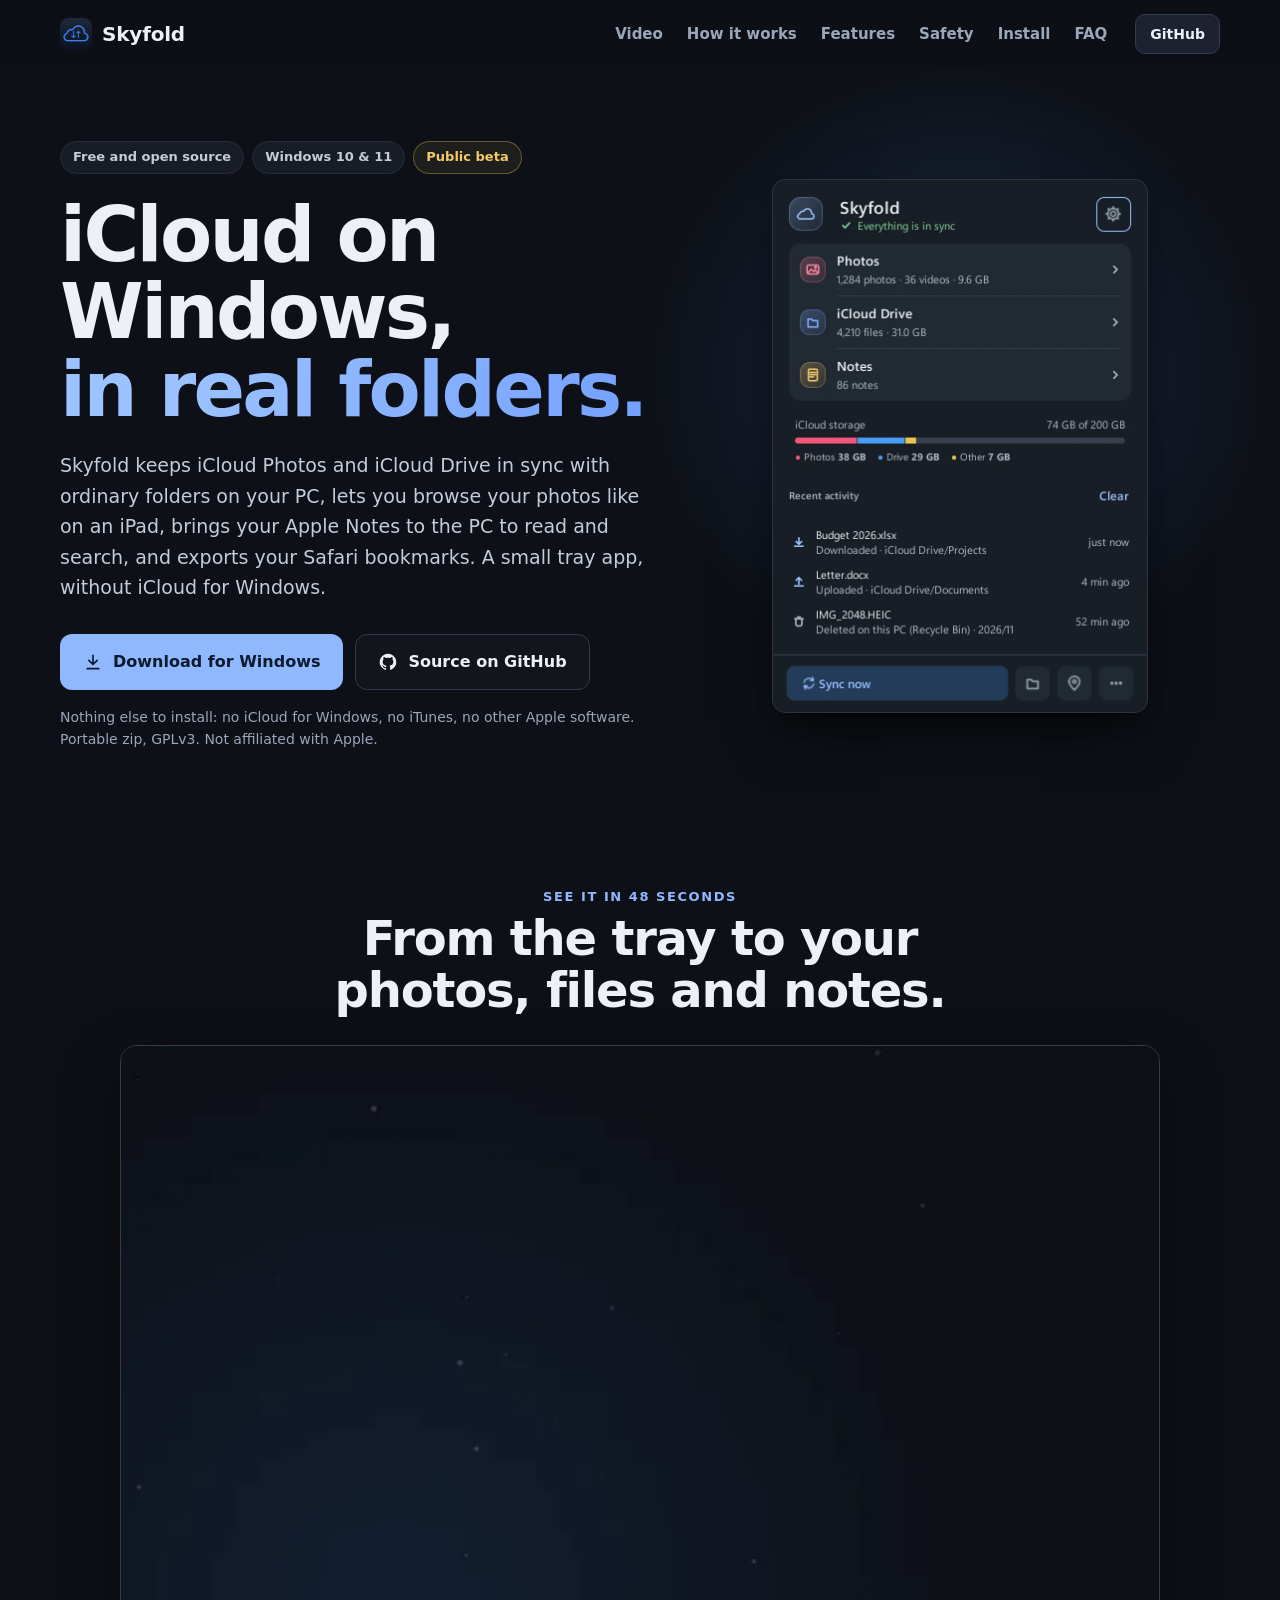
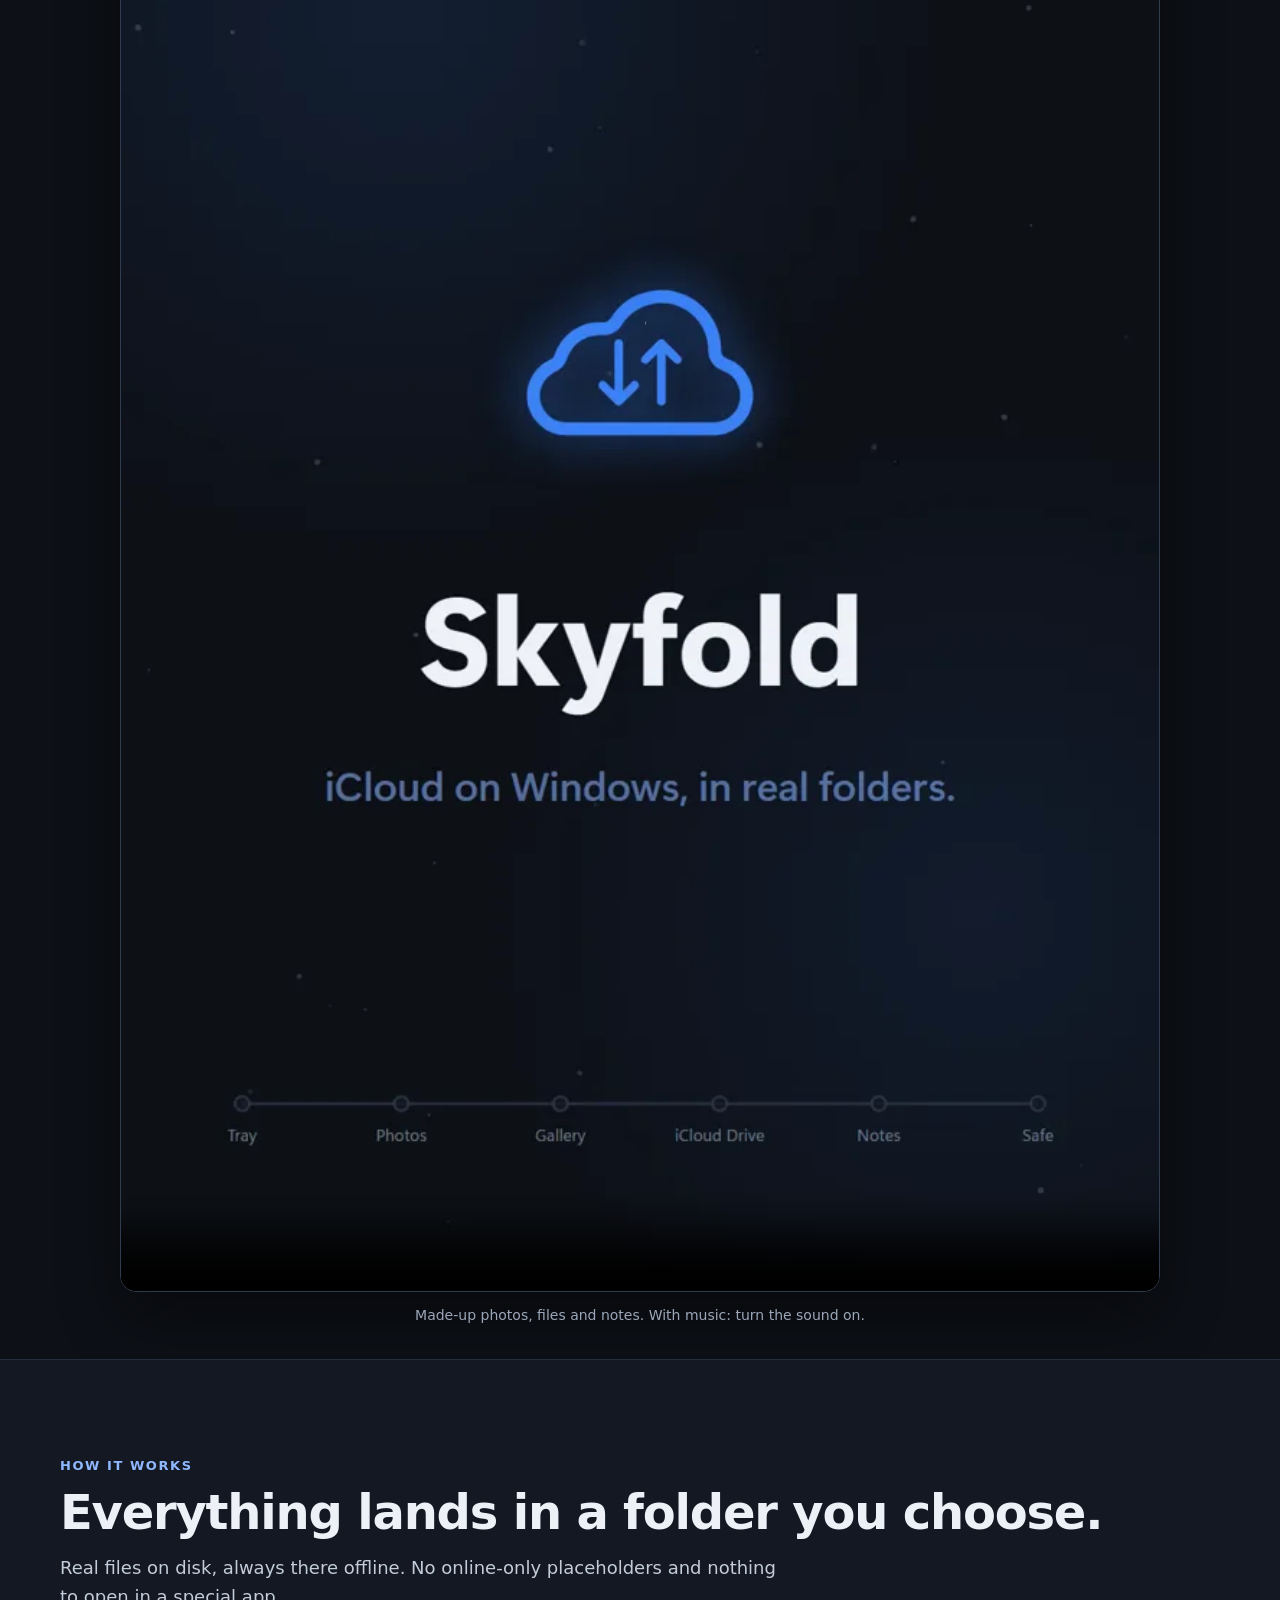
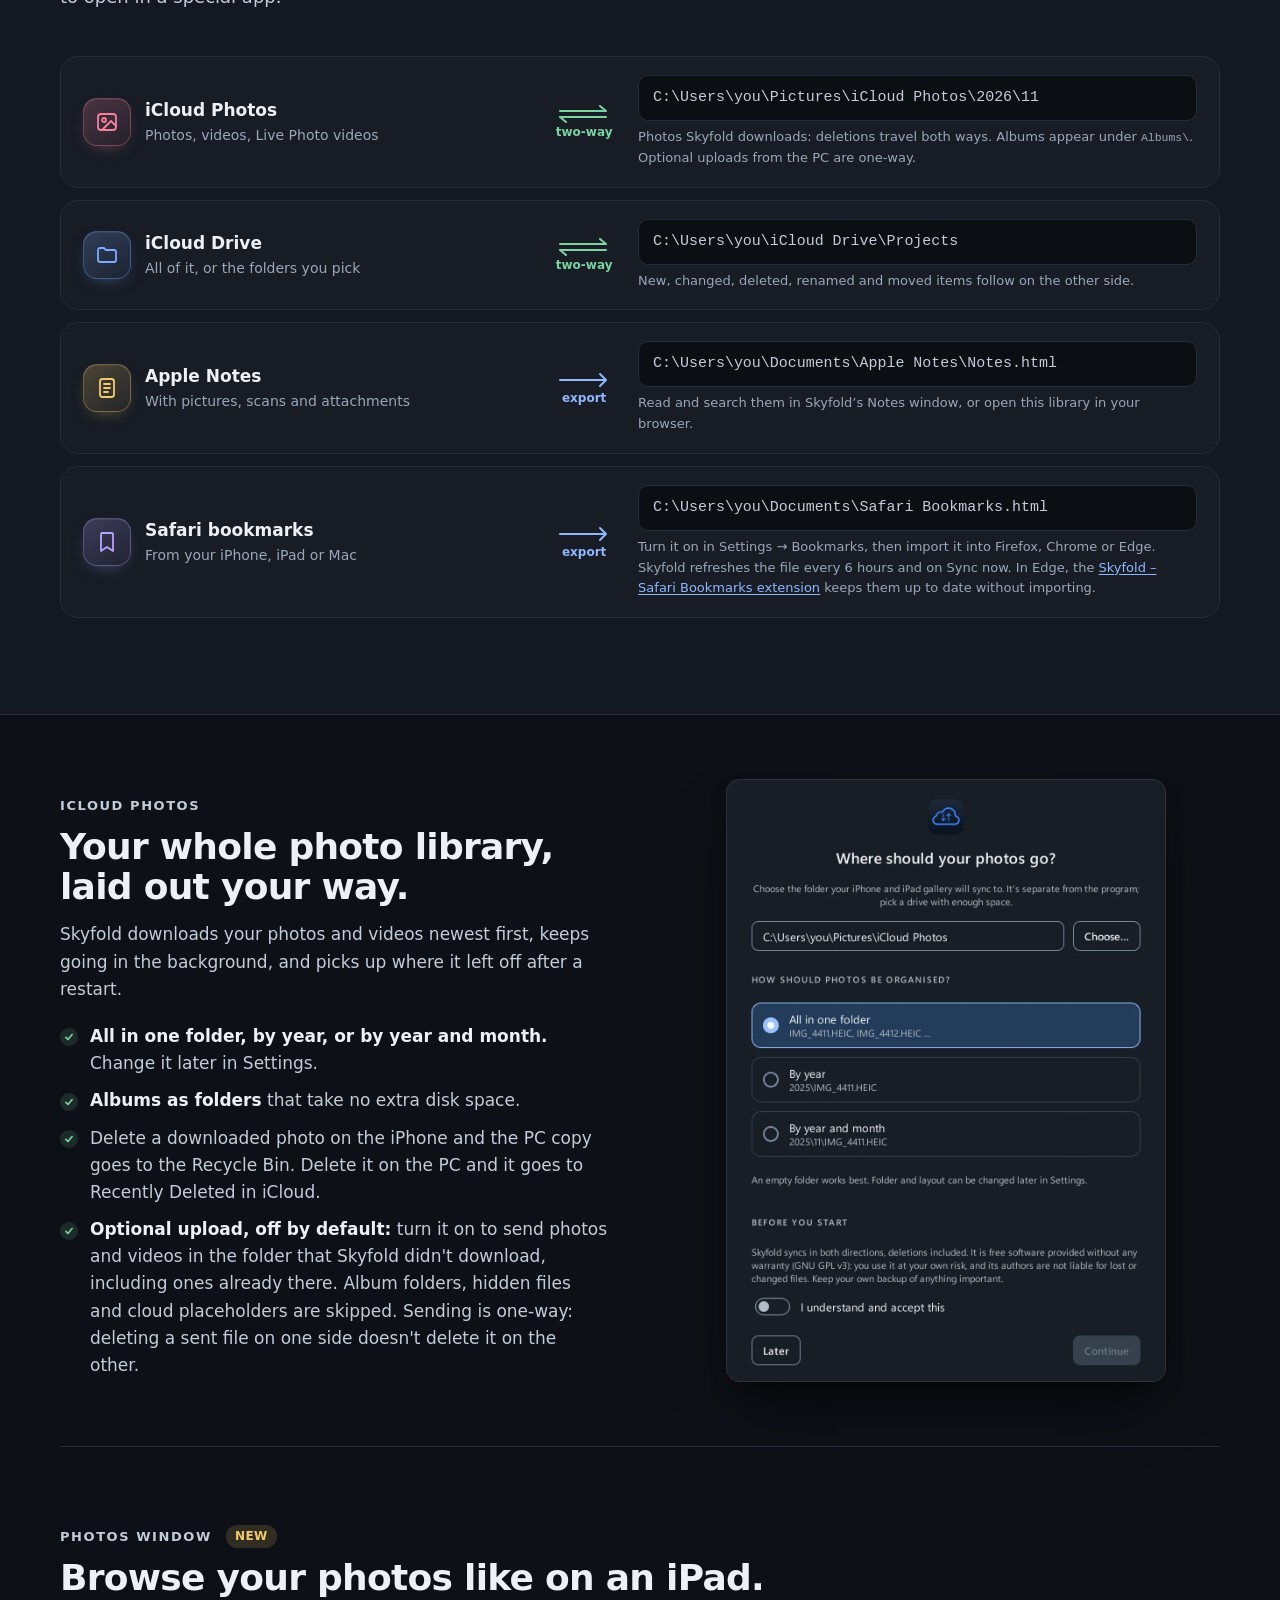
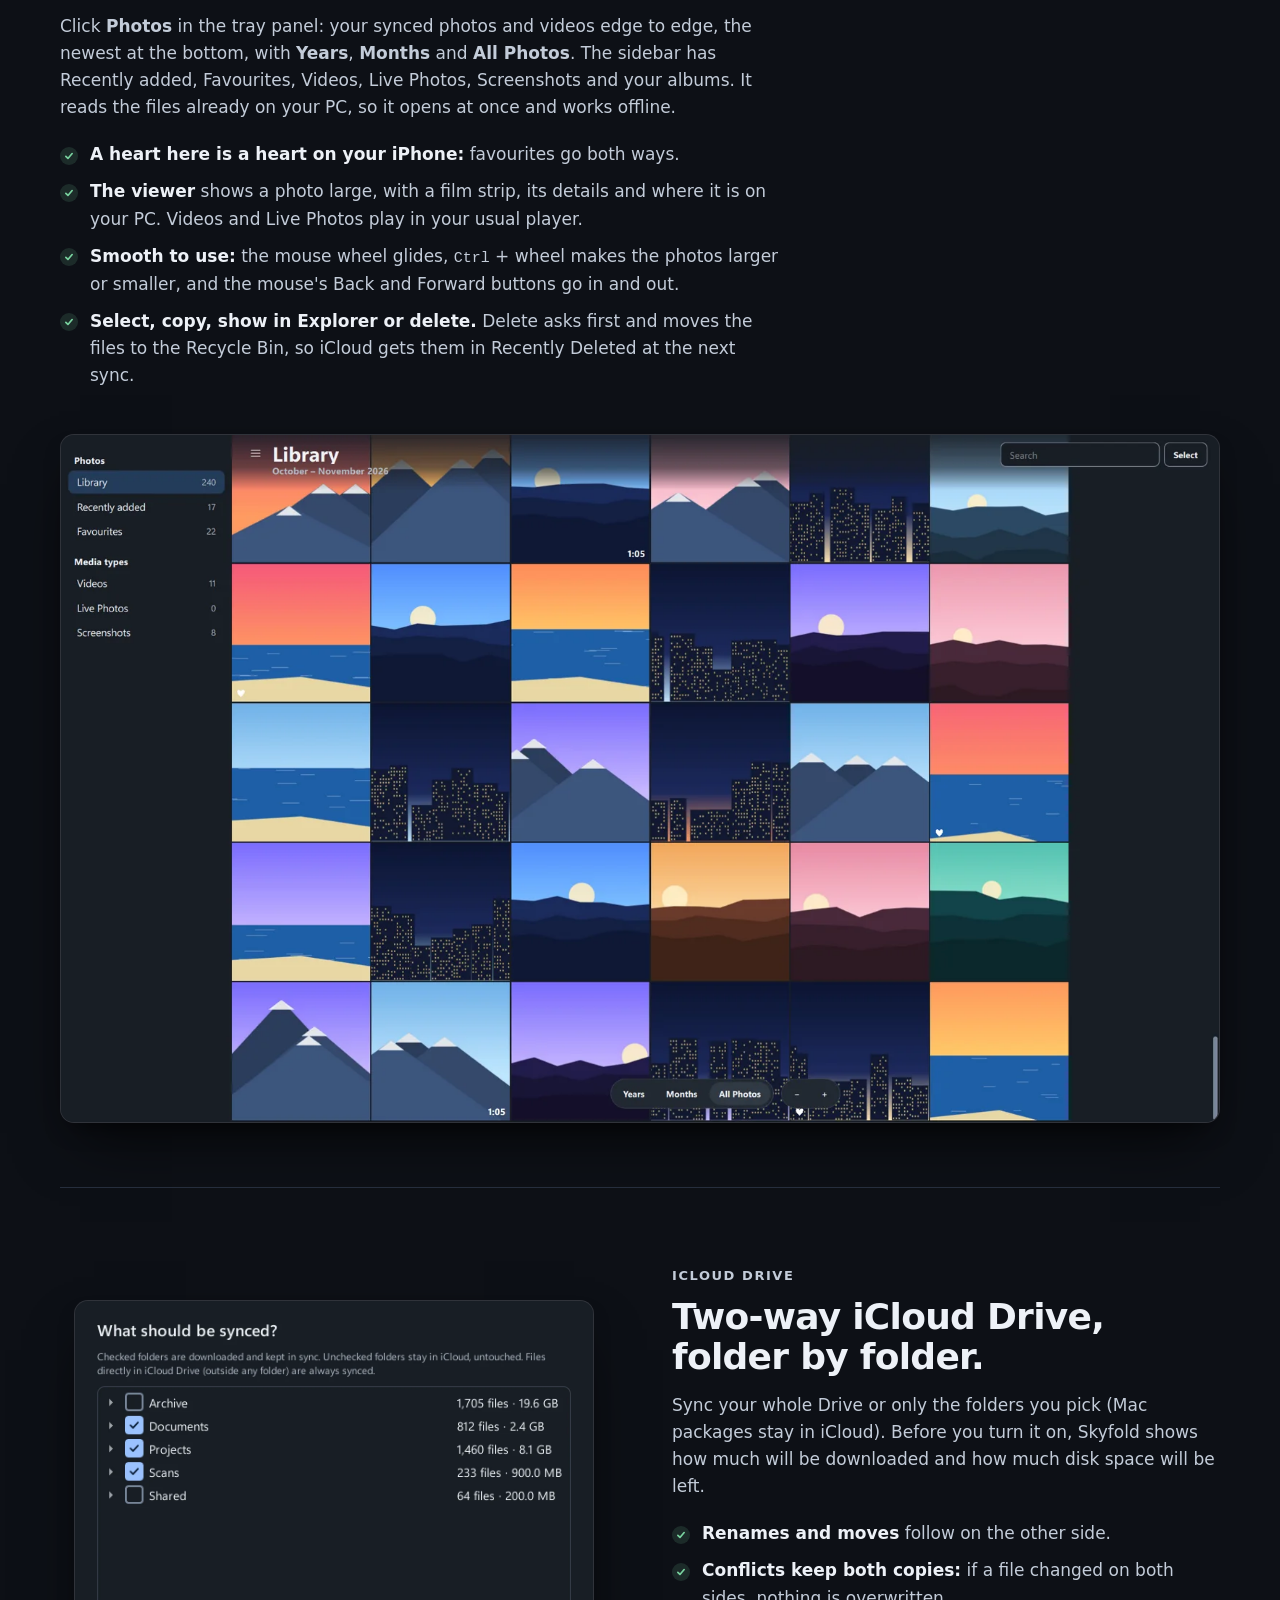
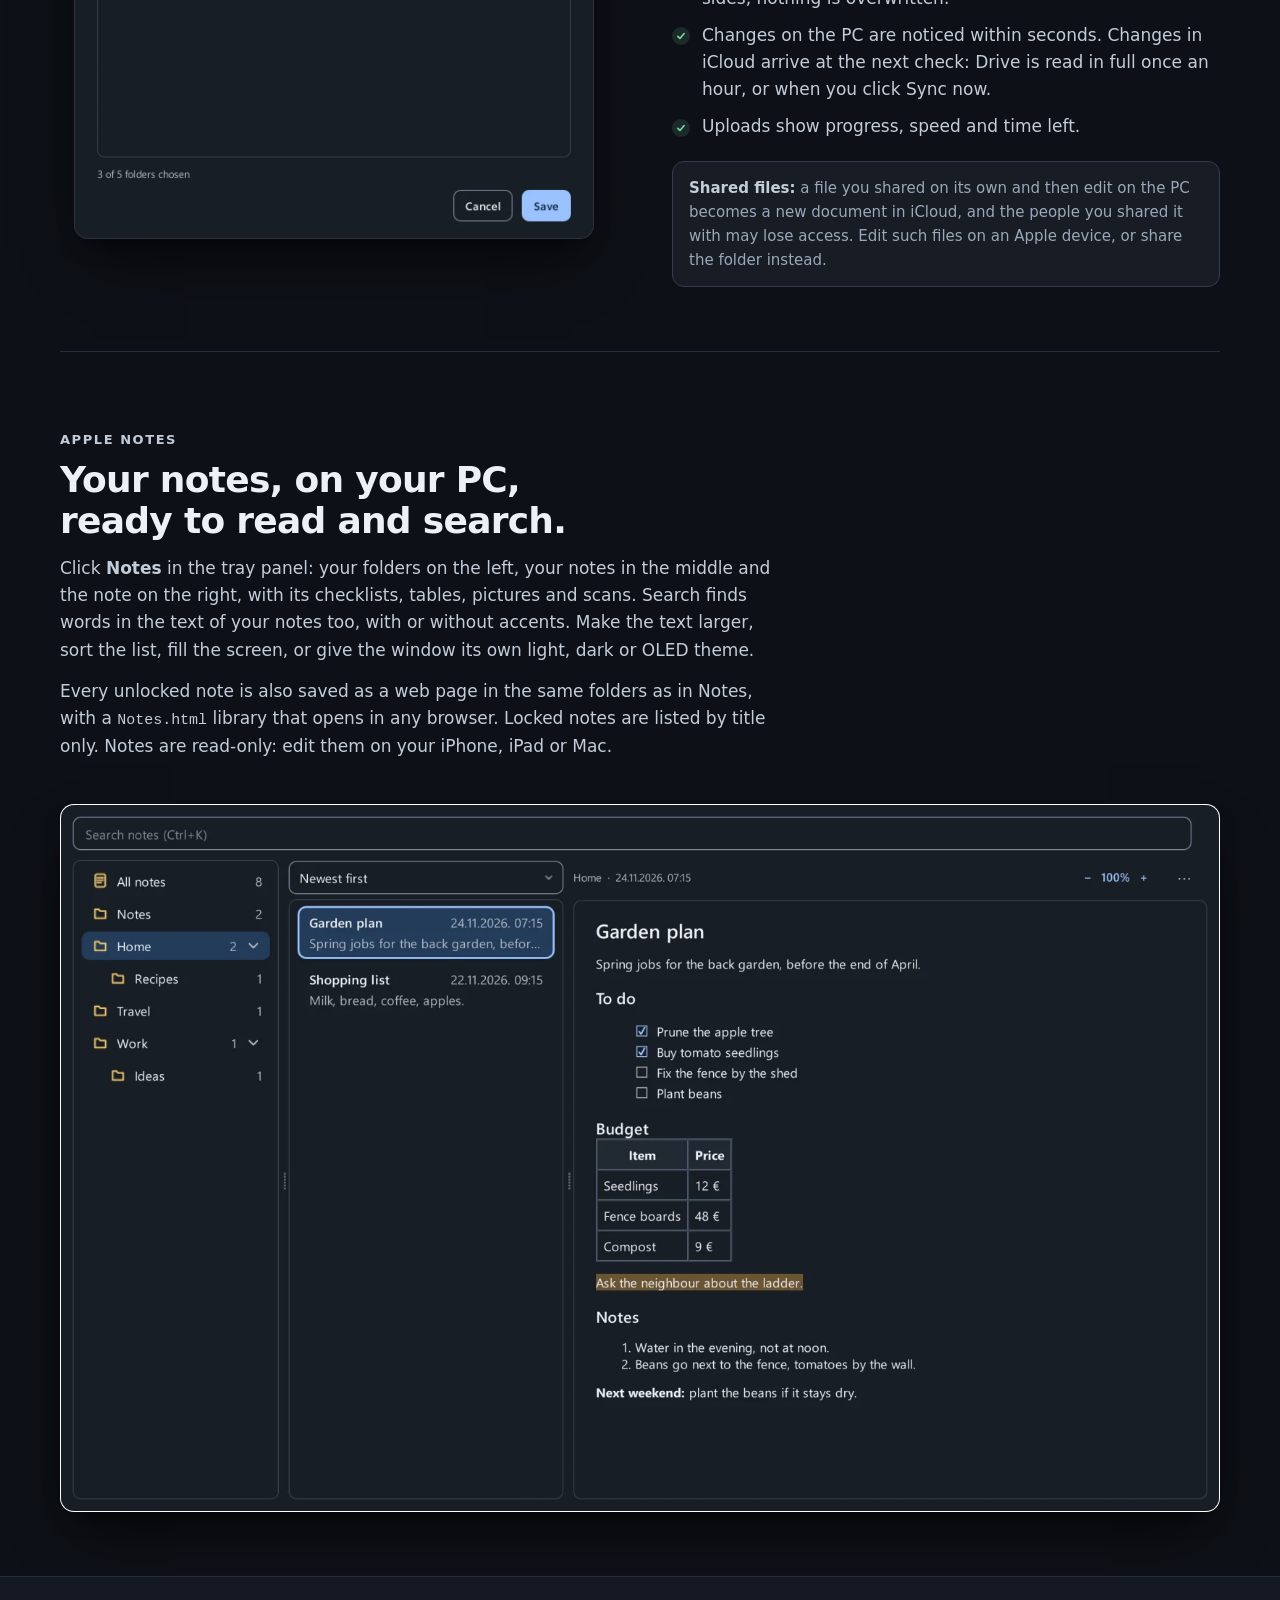
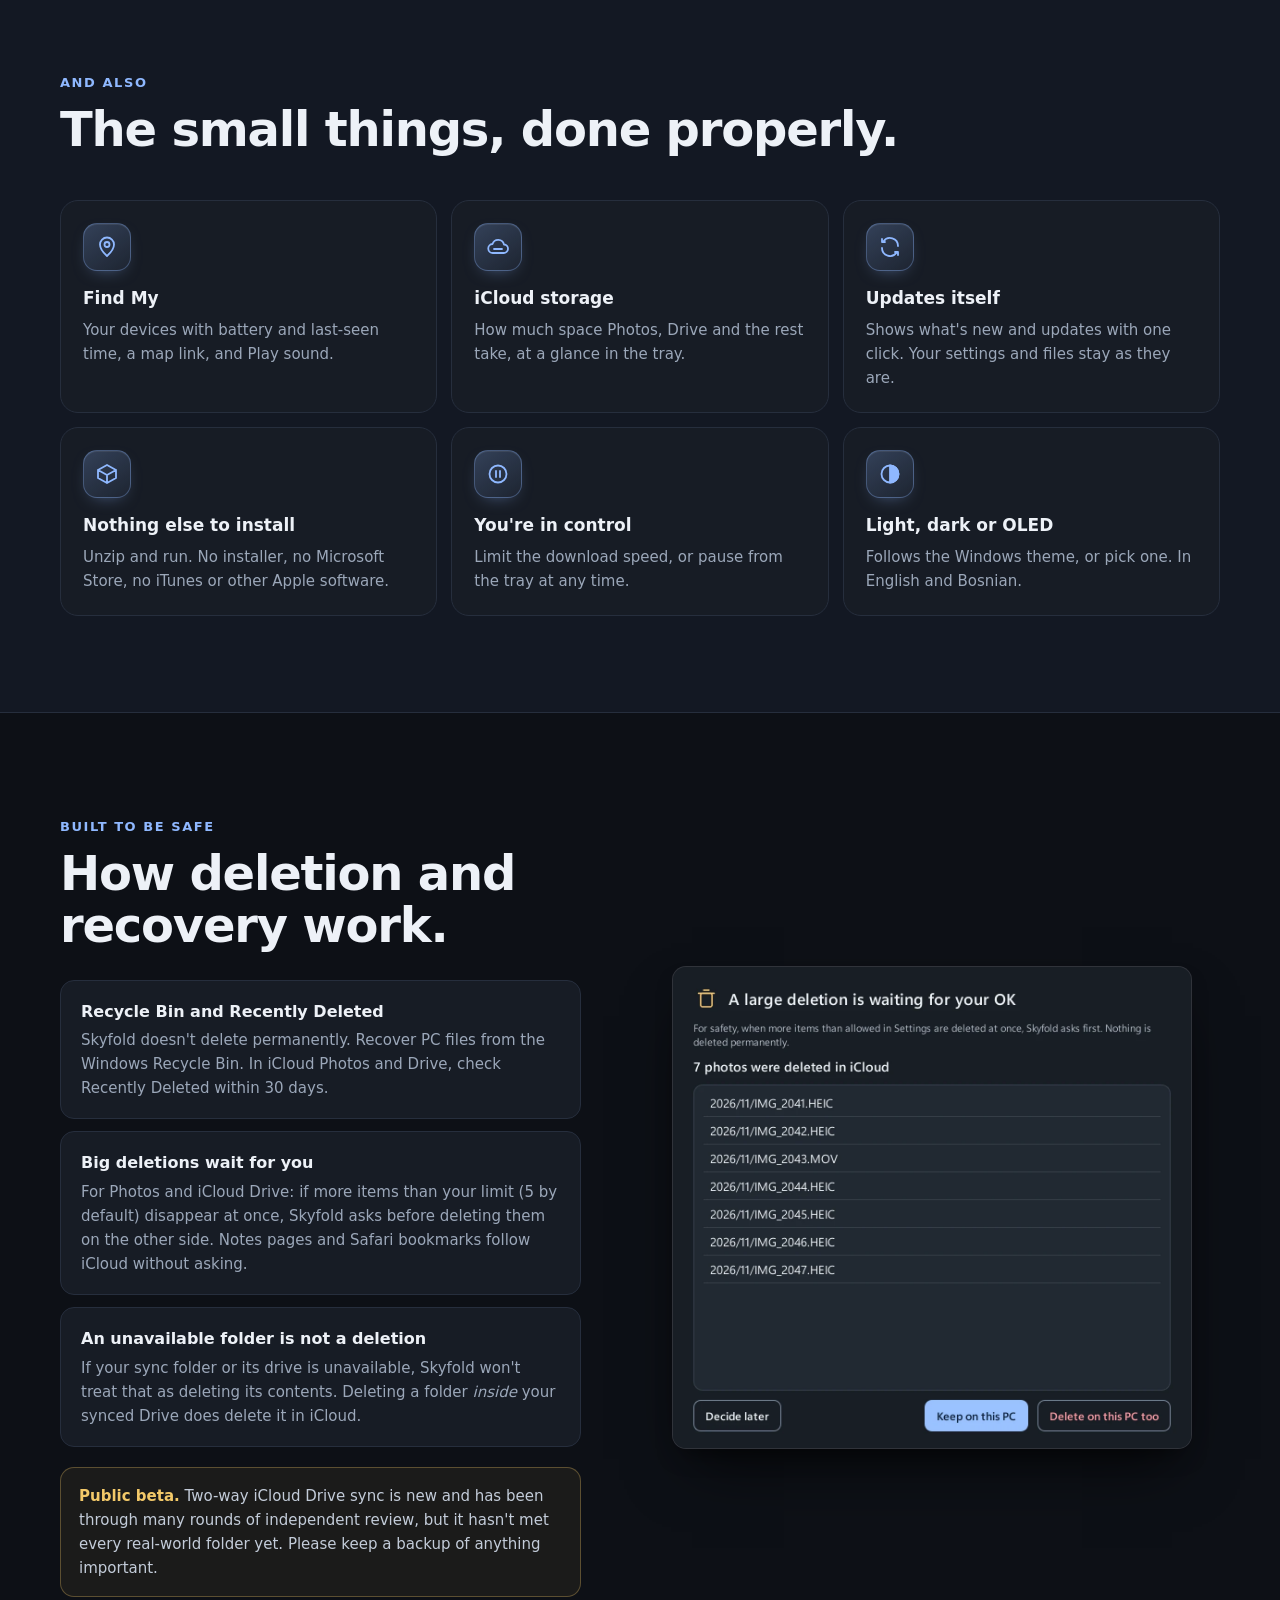
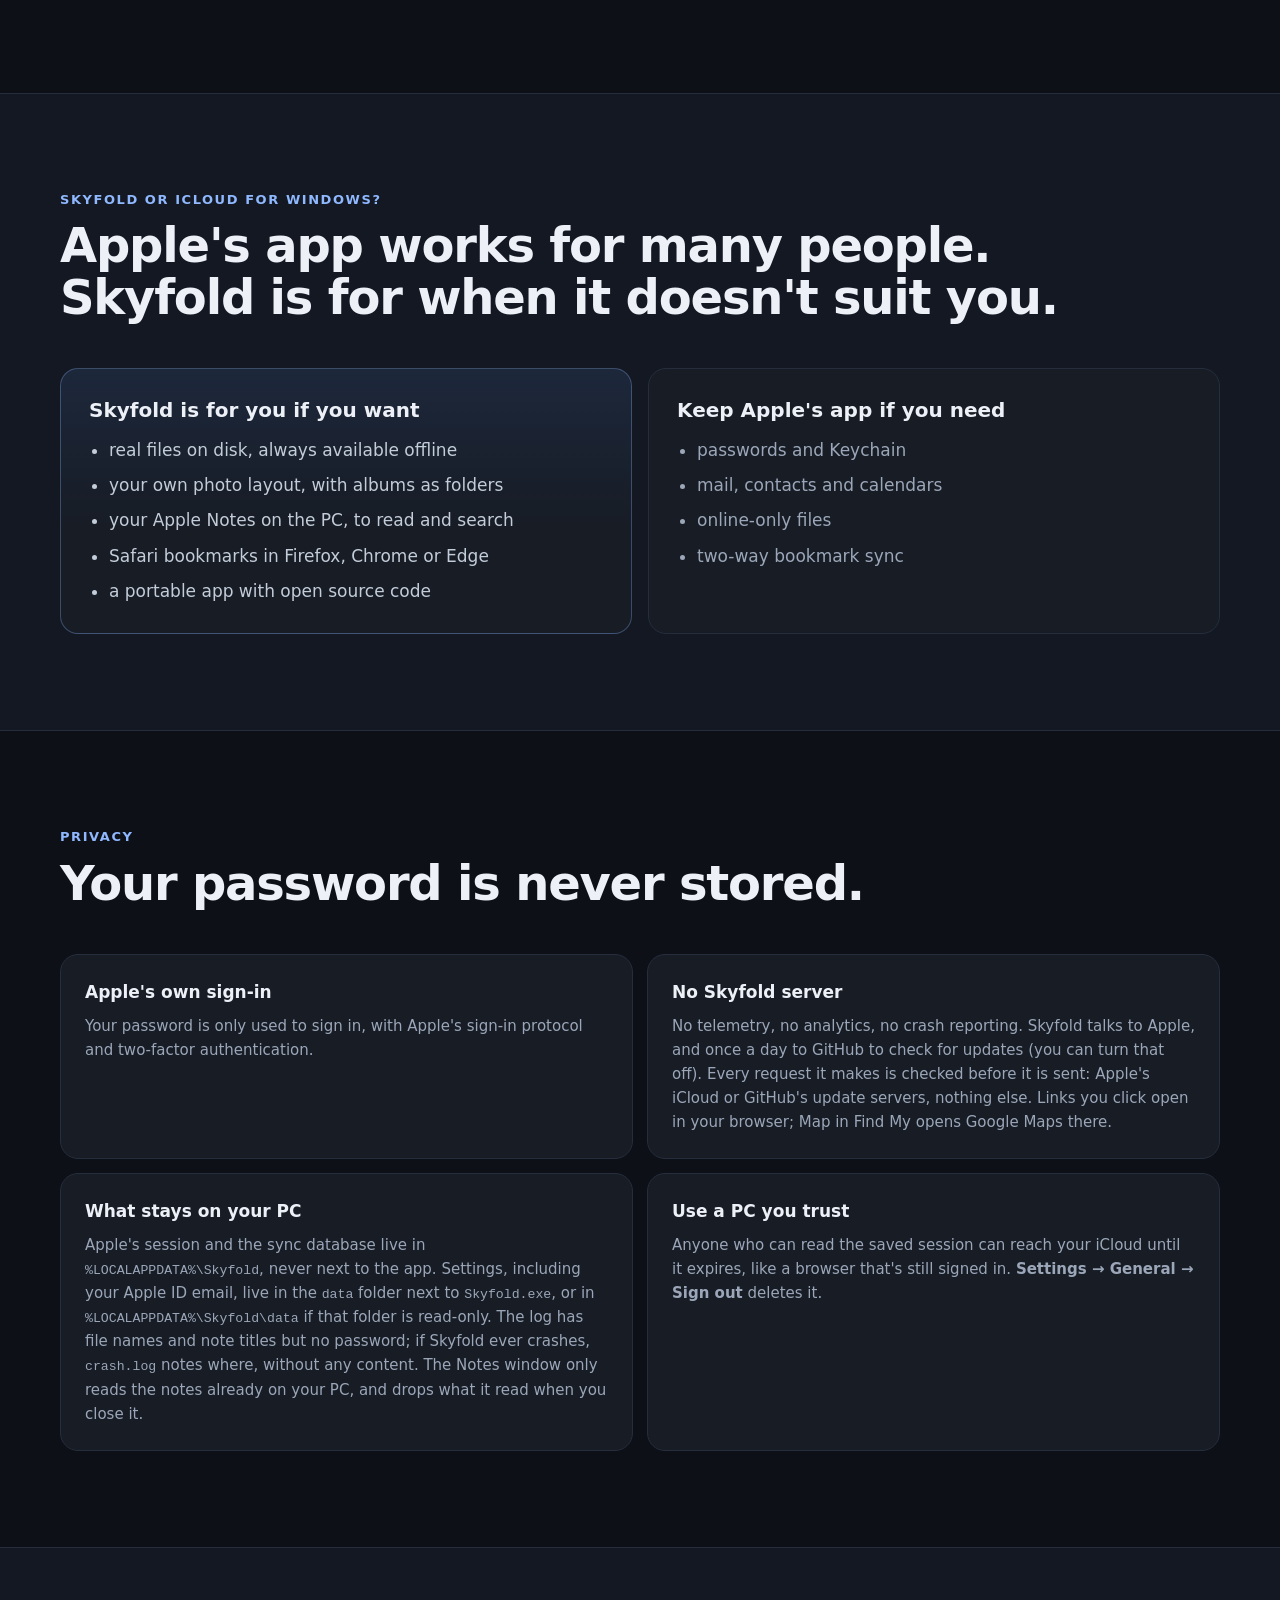
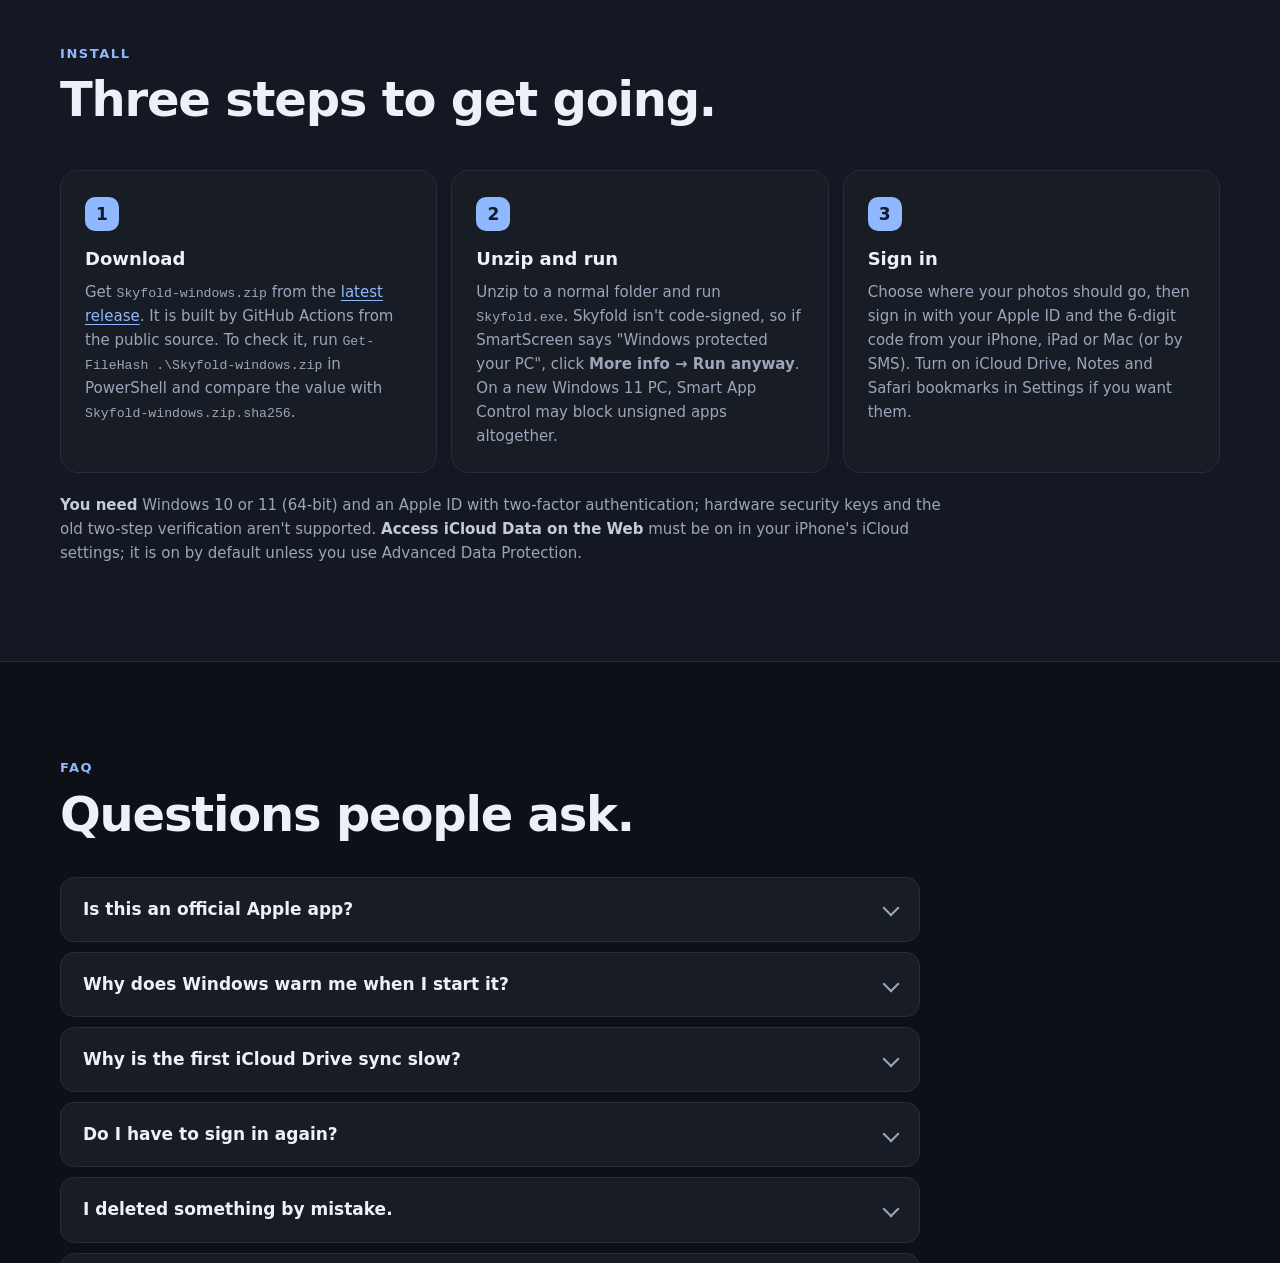
==== commit 15d4979d: "Photos window: keep the place on resize, no accidental selection, smooth bars, pictures ahead; promo" ====
--- a/site/index.html
+++ b/site/index.html
@@ -71,6 +71,7 @@
   <div class="wrap bar">
     <a class="brand" href="#main"><img src="assets/icon-192.png" alt="" width="32" height="32">Skyfold</a>
     <nav class="nav" aria-label="Sections">
+      <a class="wide-only" href="#video">Video</a>
       <a class="wide-only" href="#how">How it works</a>
       <a class="wide-only" href="#features">Features</a>
       <a href="#safety">Safety</a>
@@ -92,7 +93,7 @@
           <span class="chip beta">Public beta</span>
         </div>
         <h1>iCloud on Windows, <span class="grad nobr">in real folders.</span></h1>
-        <p class="lede">Skyfold keeps iCloud Photos and iCloud Drive in sync with ordinary folders on your PC, brings your Apple Notes to the PC to read and search, and exports your Safari bookmarks. A small tray app, without iCloud for Windows.</p>
+        <p class="lede">Skyfold keeps iCloud Photos and iCloud Drive in sync with ordinary folders on your PC, lets you browse your photos like on an iPad, brings your Apple Notes to the PC to read and search, and exports your Safari bookmarks. A small tray app, without iCloud for Windows.</p>
         <div class="cta">
           <a class="btn btn-primary" href="https://github.com/zoranmod/skyfold/releases/latest"><svg aria-hidden="true"><use href="#i-download"/></svg>Download for Windows</a>
           <a class="btn btn-ghost" href="https://github.com/zoranmod/skyfold"><svg aria-hidden="true"><use href="#i-github"/></svg>Source on GitHub</a>
@@ -101,6 +102,22 @@
       </div>
       <figure class="hero-shot">
         <img class="window" src="assets/flyout-dark.webp" width="376" height="535" alt="The Skyfold tray panel: everything is in sync, with Photos, iCloud Drive and Notes, iCloud storage use and recent activity.">
+      </figure>
+    </div>
+  </section>
+
+  <section class="section video-sec" id="video" aria-labelledby="video-title">
+    <div class="wrap">
+      <p class="kicker">See it in 48 seconds</p>
+      <h2 id="video-title">From the tray to your photos, files and notes.</h2>
+      <figure class="video">
+        <video controls playsinline preload="none" width="1920" height="1080" poster="assets/video-wide.webp"
+          aria-label="Skyfold in 48 seconds: the tray panel, photos in real folders, the Photos window, iCloud Drive both ways, Apple Notes and safe deletion."
+          data-wide="video/skyfold-16x9.mp4" data-tall="video/skyfold-9x16.mp4"
+          data-poster-wide="assets/video-wide.webp" data-poster-tall="assets/video-tall.webp">
+          <source src="video/skyfold-16x9.mp4" type="video/mp4">
+        </video>
+        <figcaption>Made-up photos, files and notes. With music: turn the sound on.</figcaption>
       </figure>
     </div>
   </section>
@@ -154,6 +171,23 @@
         </div>
         <figure class="shot narrow">
           <img class="window" src="assets/first-run.webp" width="500" height="686" loading="lazy" alt="First run: choose the photos folder and whether photos are kept in one folder, by year, or by year and month.">
+        </figure>
+      </div>
+
+      <div class="feature wide">
+        <div class="copy">
+          <p class="kicker">Photos window <span class="new">New</span></p>
+          <h3>Browse your photos like on an iPad.</h3>
+          <p>Click <b>Photos</b> in the tray panel: your synced photos and videos edge to edge, the newest at the bottom, with <b>Years</b>, <b>Months</b> and <b>All Photos</b>. The sidebar has Recently added, Favourites, Videos, Live Photos, Screenshots and your albums. It reads the files already on your PC, so it opens at once and works offline.</p>
+          <ul class="ticks">
+            <li><b>A heart here is a heart on your iPhone:</b> favourites go both ways.</li>
+            <li><b>The viewer</b> shows a photo large, with a film strip, its details and where it is on your PC. Videos and Live Photos play in your usual player.</li>
+            <li><b>Smooth to use:</b> the mouse wheel glides, <code>Ctrl</code> + wheel makes the photos larger or smaller, and the mouse's Back and Forward buttons go in and out.</li>
+            <li><b>Select, copy, show in Explorer or delete.</b> Delete asks first and moves the files to the Recycle Bin, so iCloud gets them in Recently Deleted at the next sync.</li>
+          </ul>
+        </div>
+        <figure class="shot gallery-shot">
+          <img class="window" src="assets/photos-window.webp" width="1600" height="950" loading="lazy" alt="The Skyfold Photos window: a sidebar with Library, Recently added, Favourites, Videos, Live Photos and Screenshots, and a grid of photos with Years, Months and All Photos at the bottom. The photos are made up.">
         </figure>
       </div>
 
@@ -363,6 +397,24 @@
     });
   })();
 </script>
+<script>
+  // The video: the tall cut on a phone, the wide one elsewhere (chosen again on resize until it plays).
+  (function () {
+    var v = document.querySelector("#video video");
+    if (!v || !window.matchMedia) return;
+    var phone = matchMedia("(max-width: 600px)");
+    function choose() {
+      if (!v.paused || v.currentTime > 0) return;
+      var d = v.dataset, src = phone.matches ? d.tall : d.wide;
+      v.poster = phone.matches ? d.posterTall : d.posterWide;
+      v.width = phone.matches ? 1080 : 1920;
+      v.height = phone.matches ? 1920 : 1080;
+      if (v.currentSrc.indexOf(src) < 0) { v.src = src; }
+    }
+    if (phone.addEventListener) phone.addEventListener("change", choose); else phone.addListener(choose);
+    choose();
+  })();
+</script>
 <script data-goatcounter="https://skyfold.goatcounter.com/count" async src="https://gc.zgo.at/count.js"></script>
 </body>
 </html>
--- a/site/style.css
+++ b/site/style.css
@@ -168,6 +168,18 @@
 .feature.wide { display: block }
 .feature.wide .copy { max-width: 720px }
 .notes-shot { margin-top: 44px }
+.gallery-shot { margin-top: 44px }
+.kicker .new { display: inline-block; margin-left: 8px; padding: 2px 9px; border-radius: 999px; background: rgba(243, 201, 105, .16); color: var(--amber); font-size: 12px; letter-spacing: .04em; vertical-align: 1px }
+
+/* Video */
+.video-sec { text-align: center; padding-bottom: 32px }
+.video-sec h2 { margin: 6px auto 28px; max-width: 760px }
+.video { margin: 0 auto; max-width: 1040px }
+.video video { display: block; width: 100%; height: auto; border-radius: 16px; border: 1px solid var(--line-2); background: #000; box-shadow: 0 24px 60px rgba(0, 0, 0, .45) }
+.video figcaption { margin-top: 12px; font-size: 14px; color: var(--muted) }
+@media (max-width: 600px) {
+  .video { max-width: 360px }
+}
 .notes-shot .window { background: #fff }
 
 /* Extras grid */
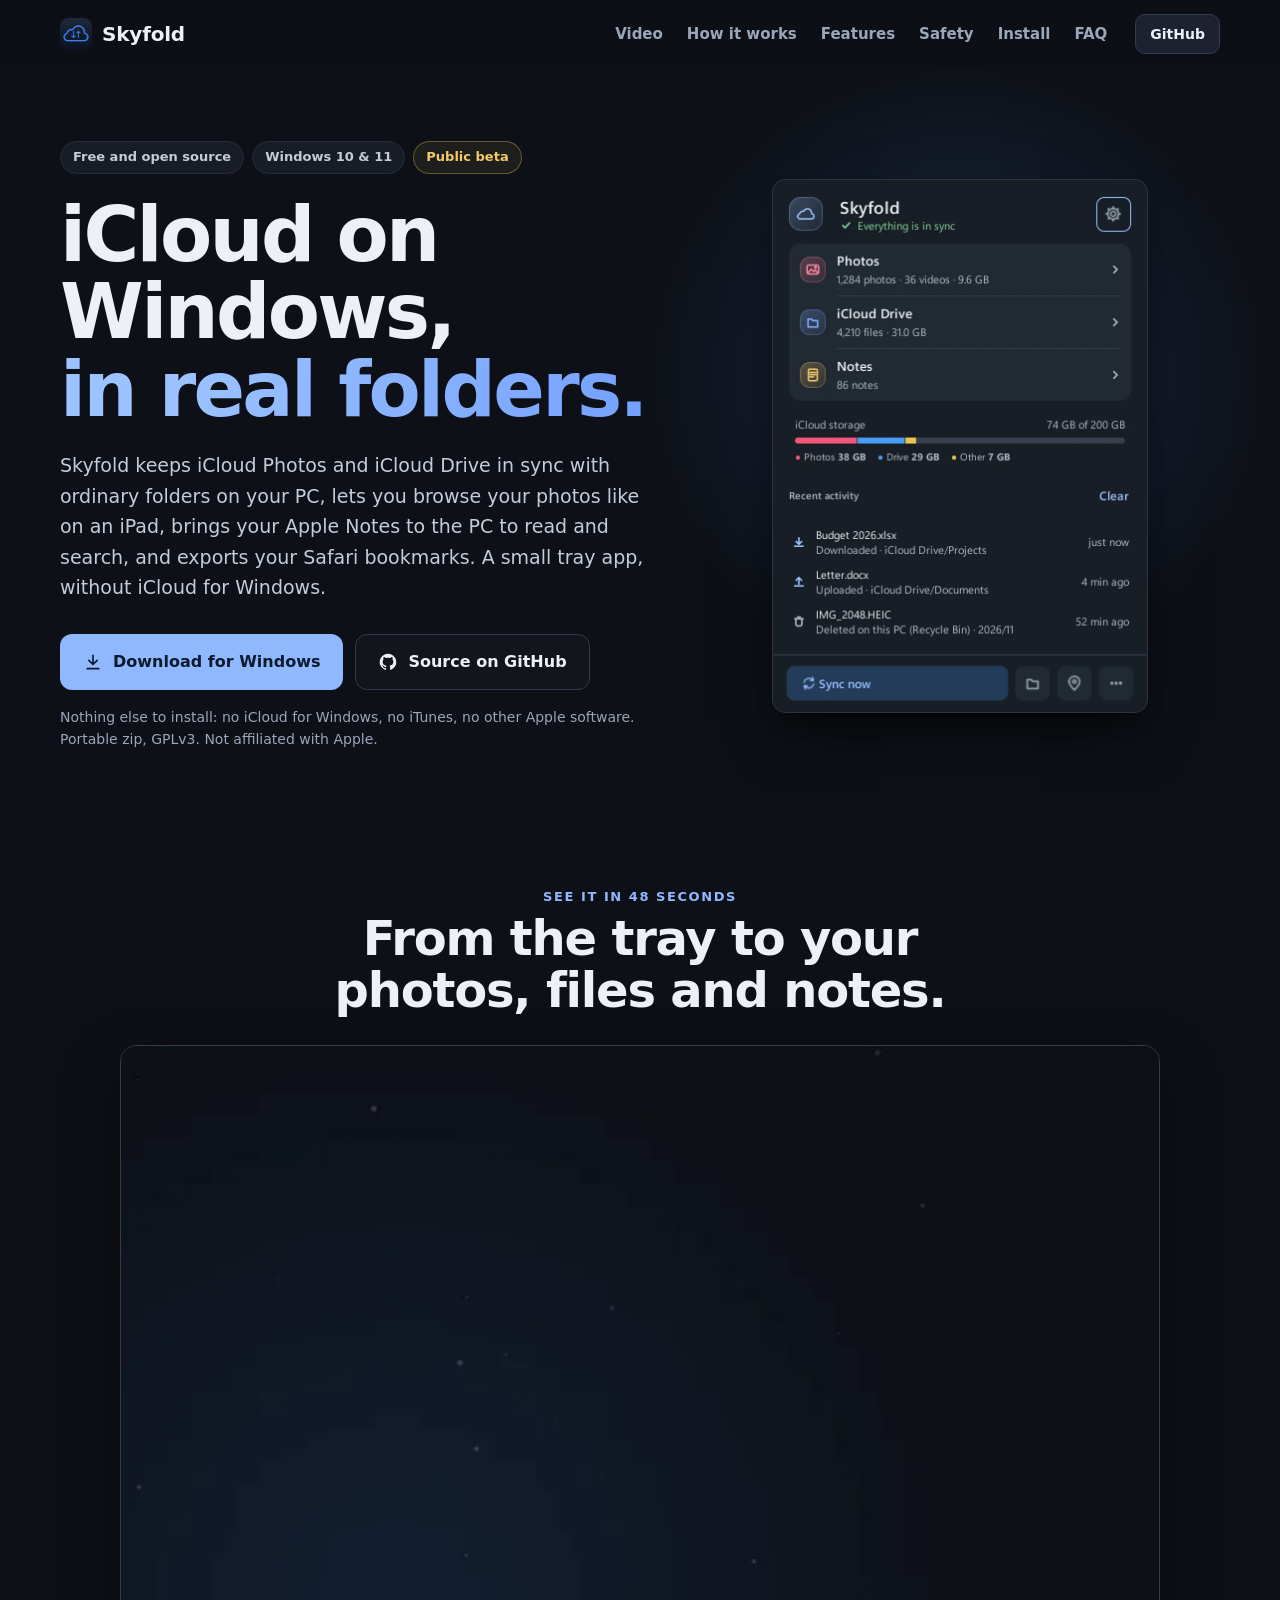
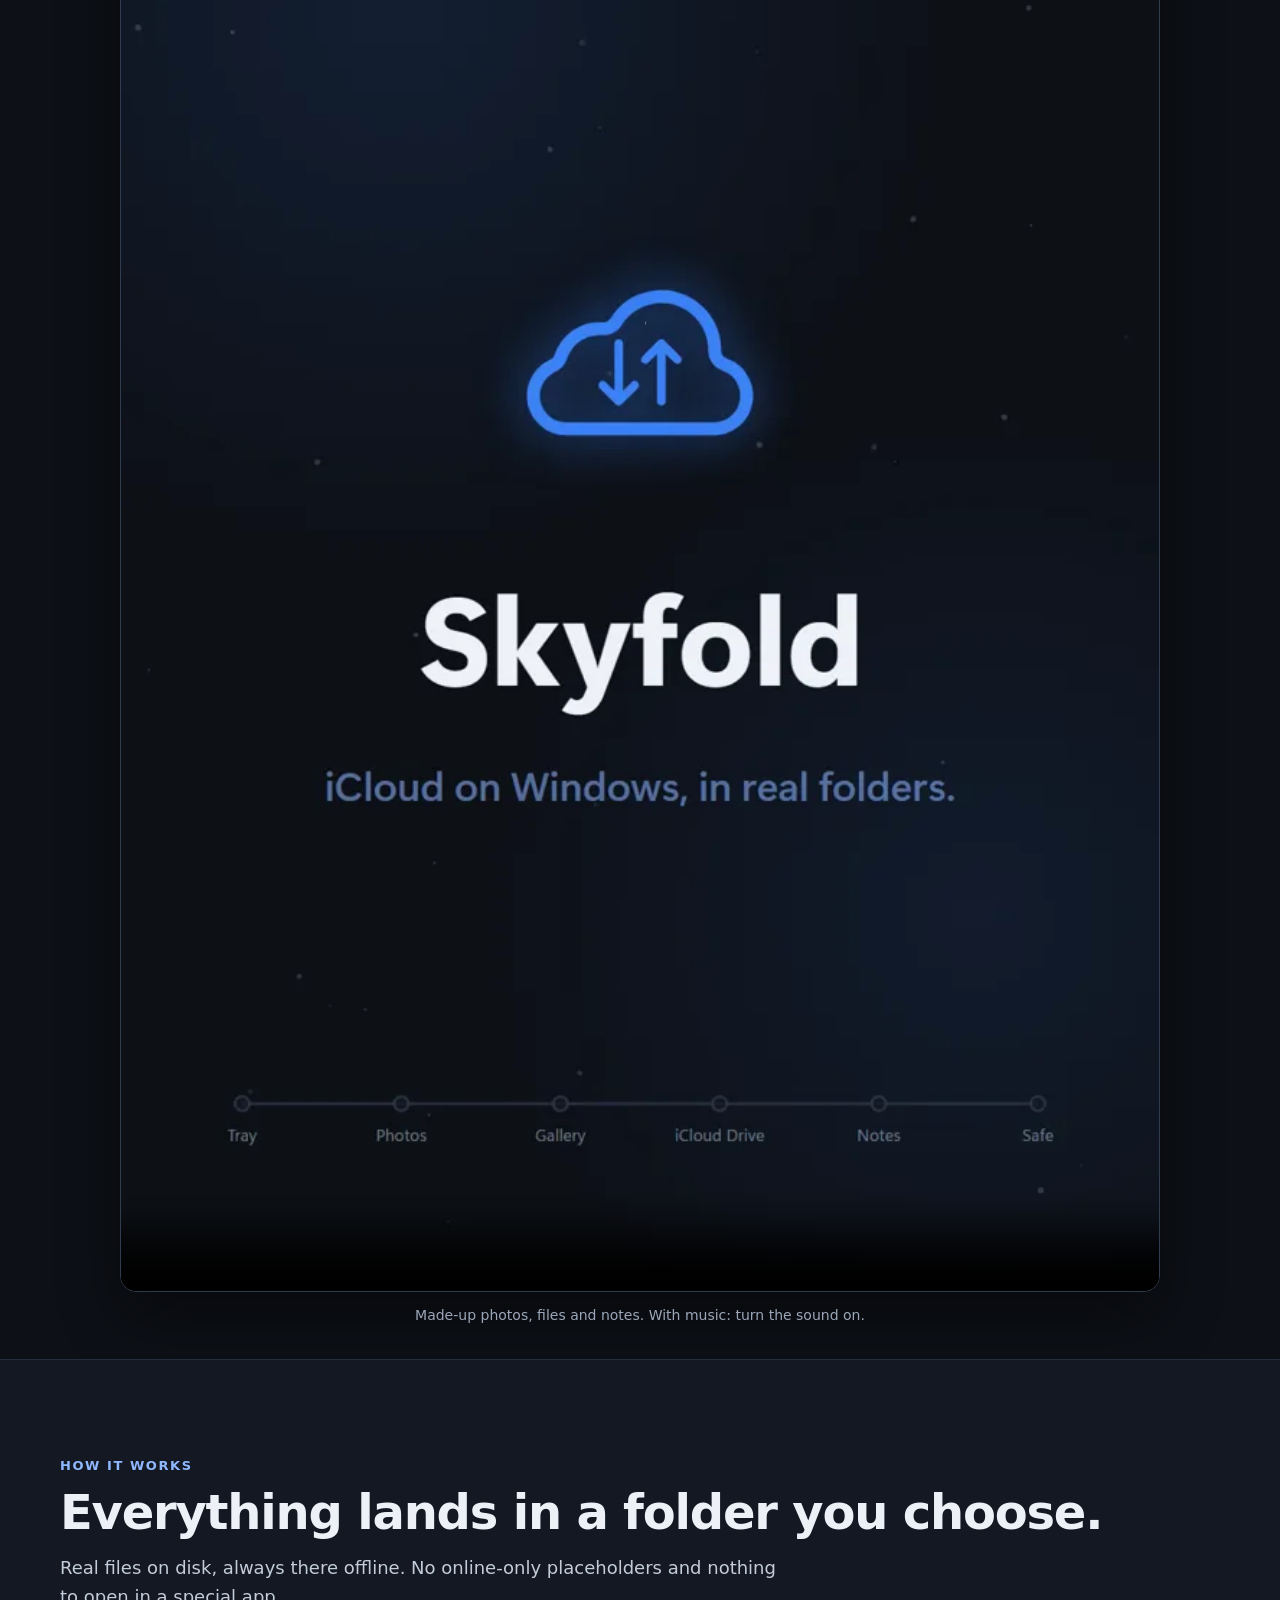
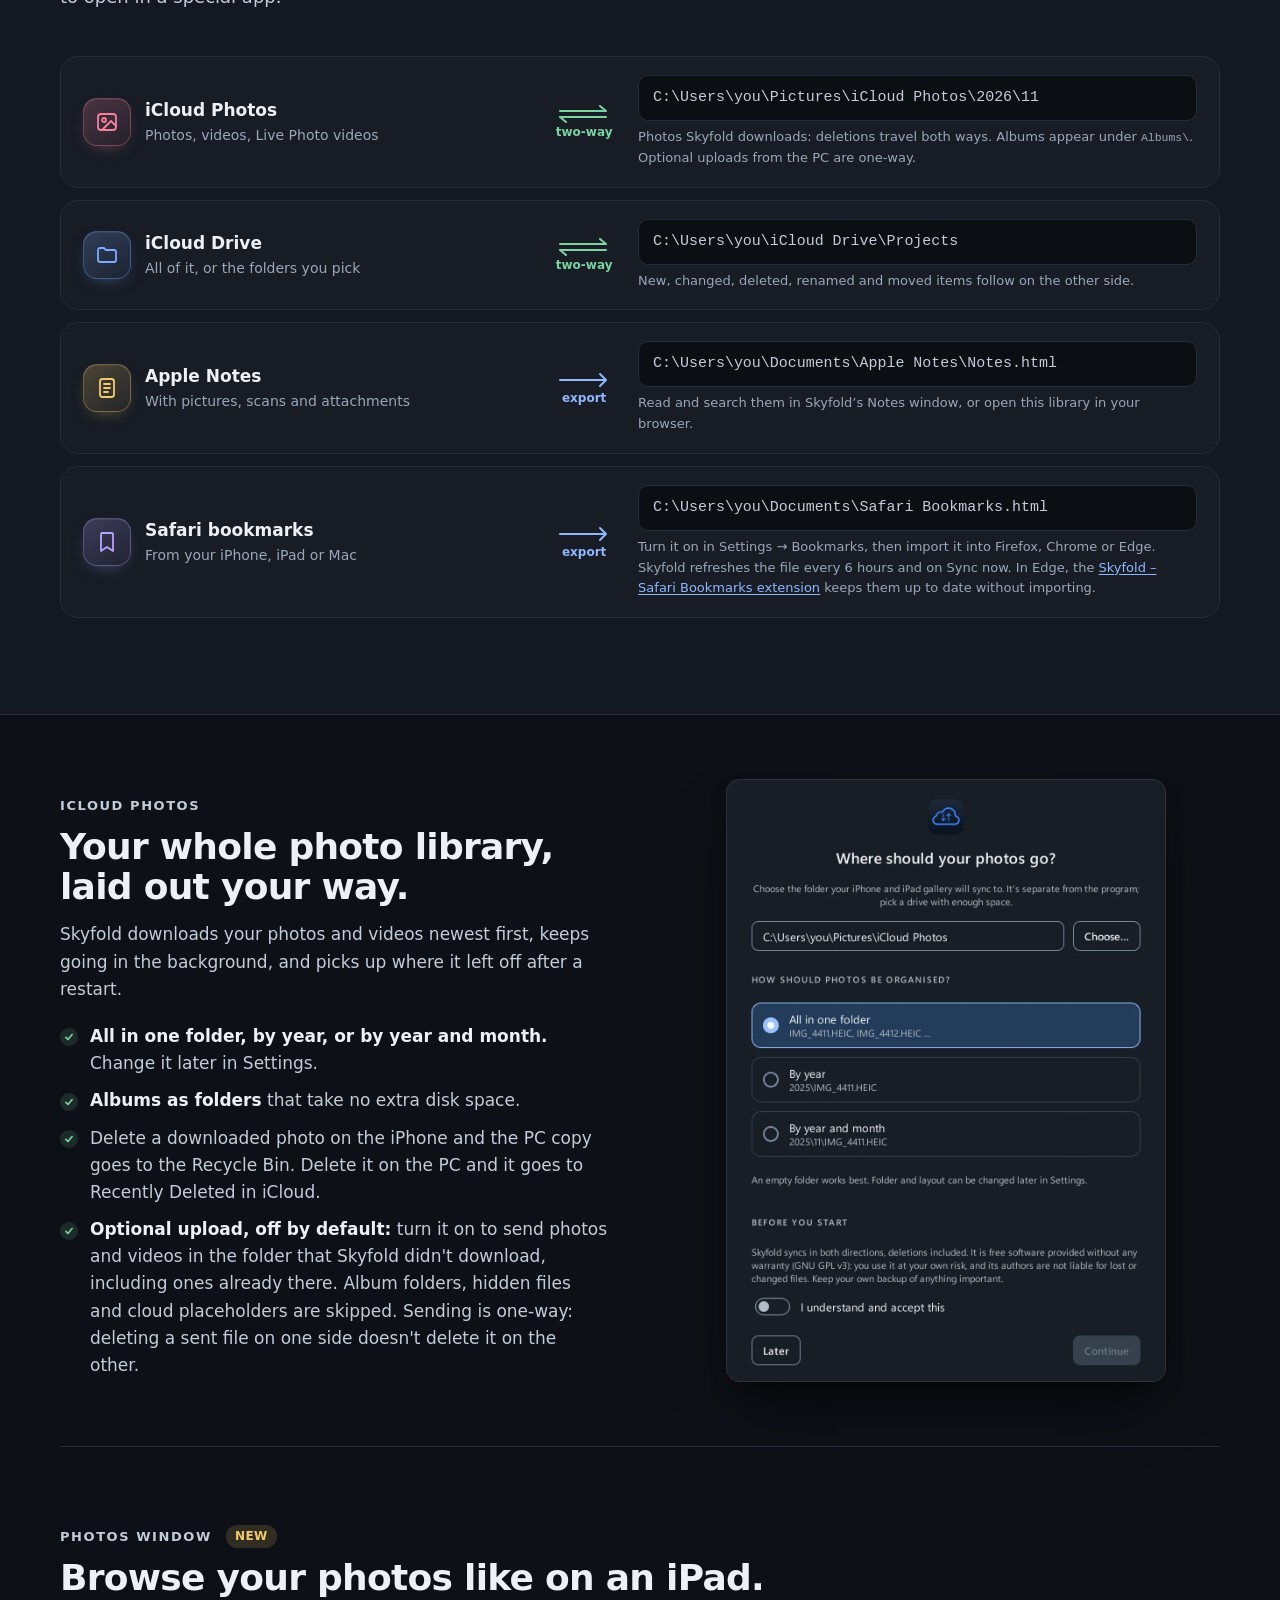
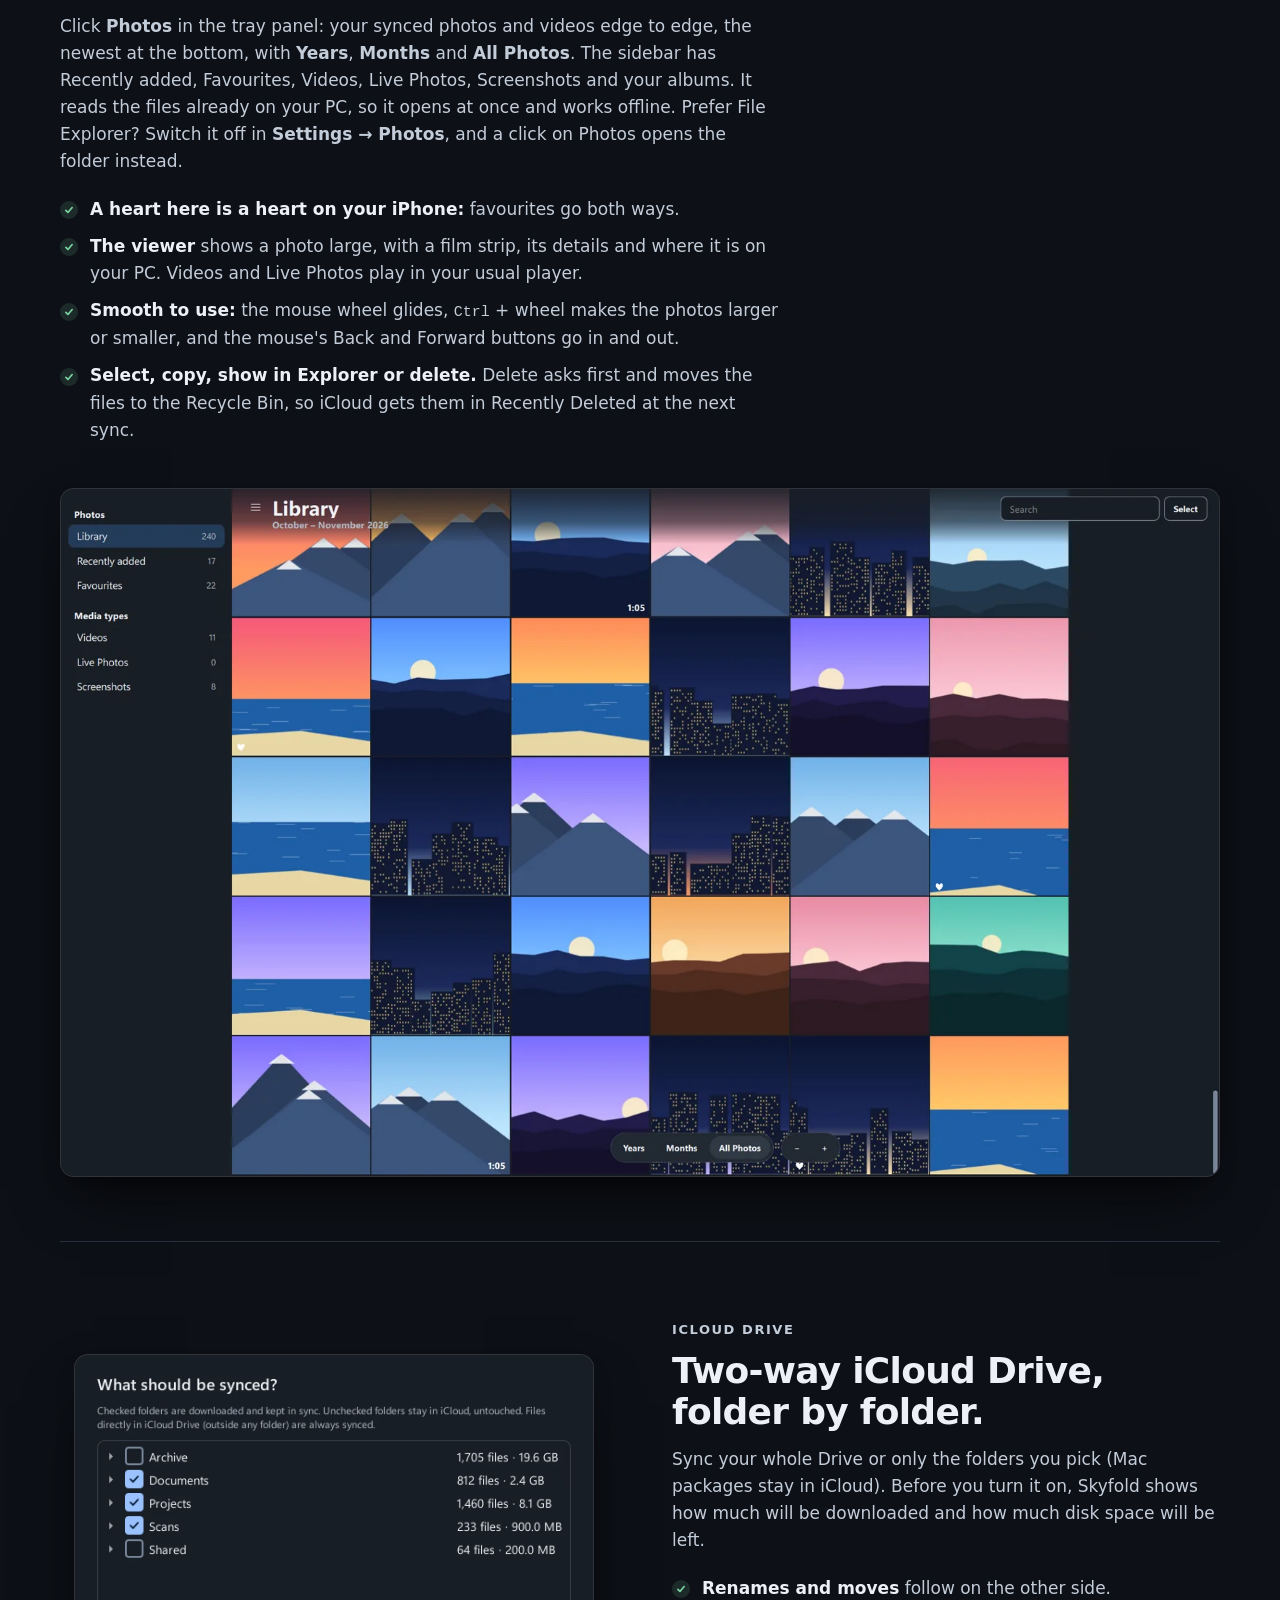
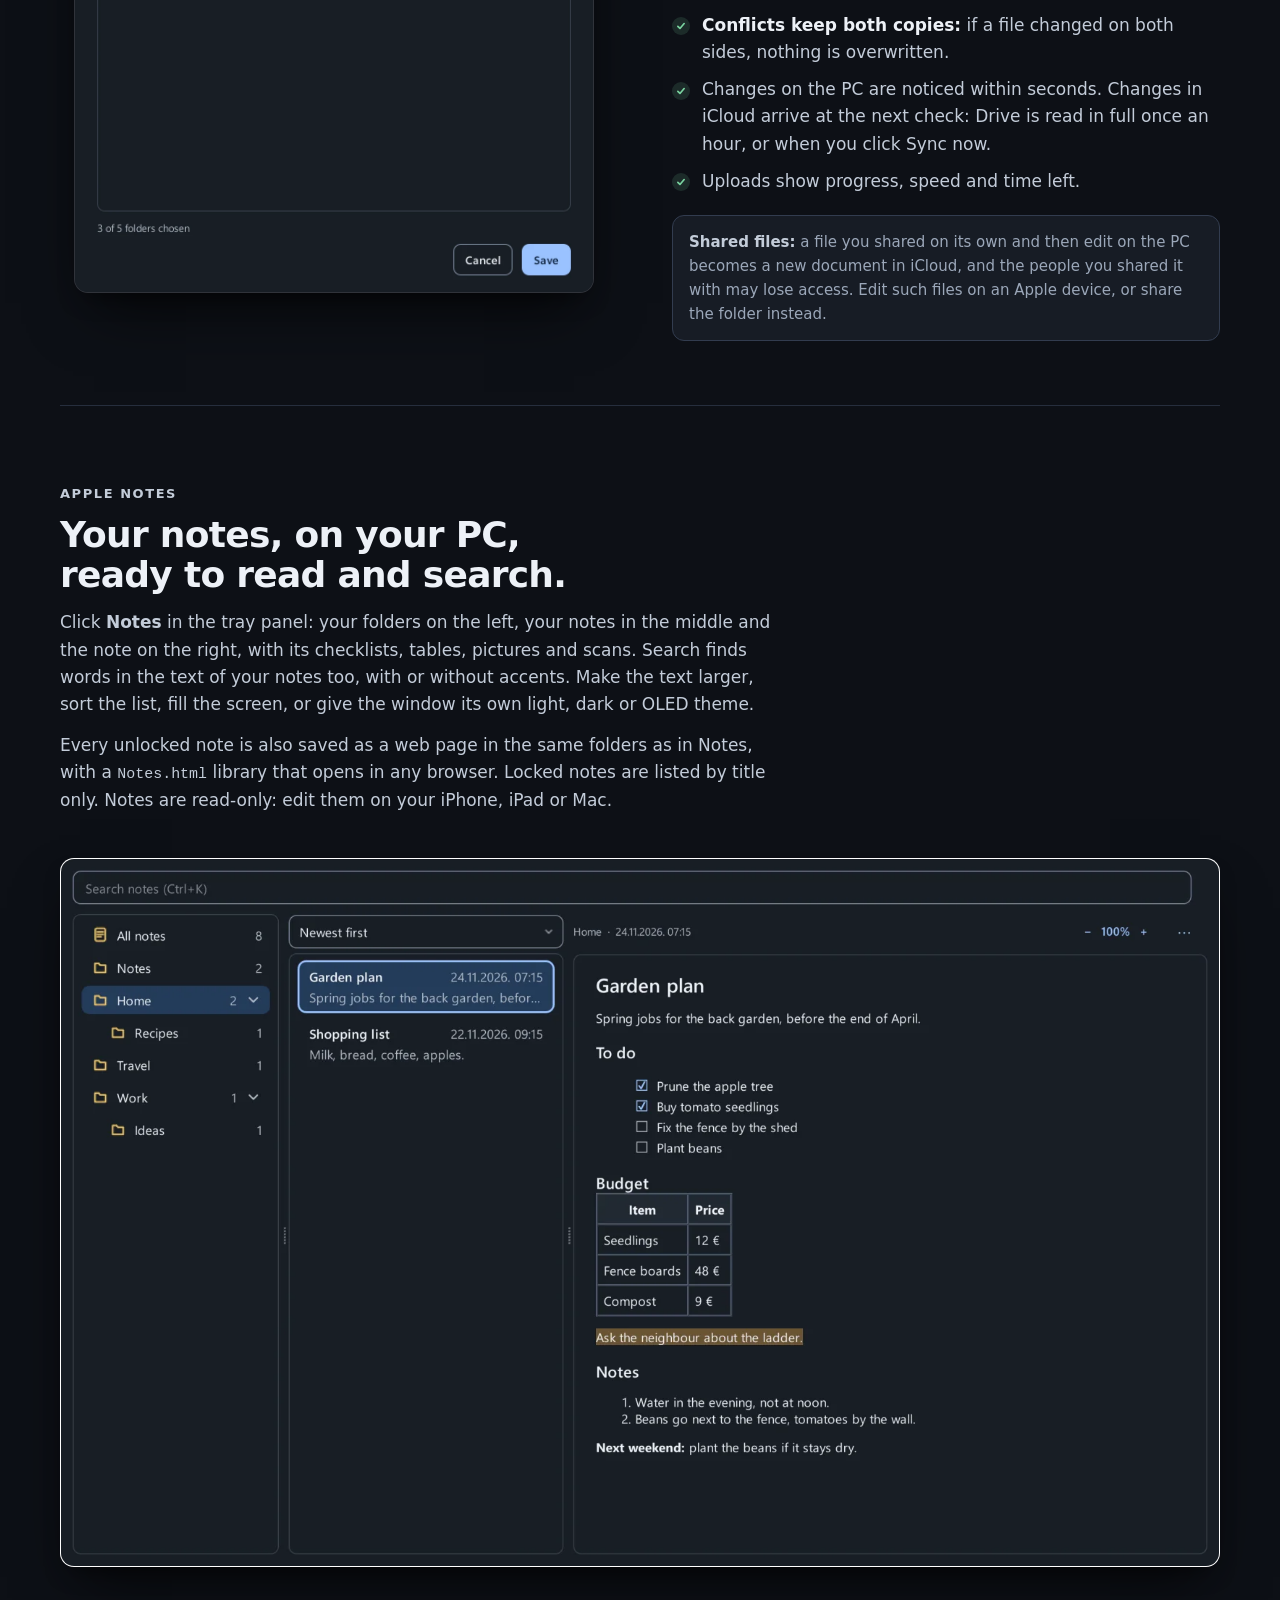
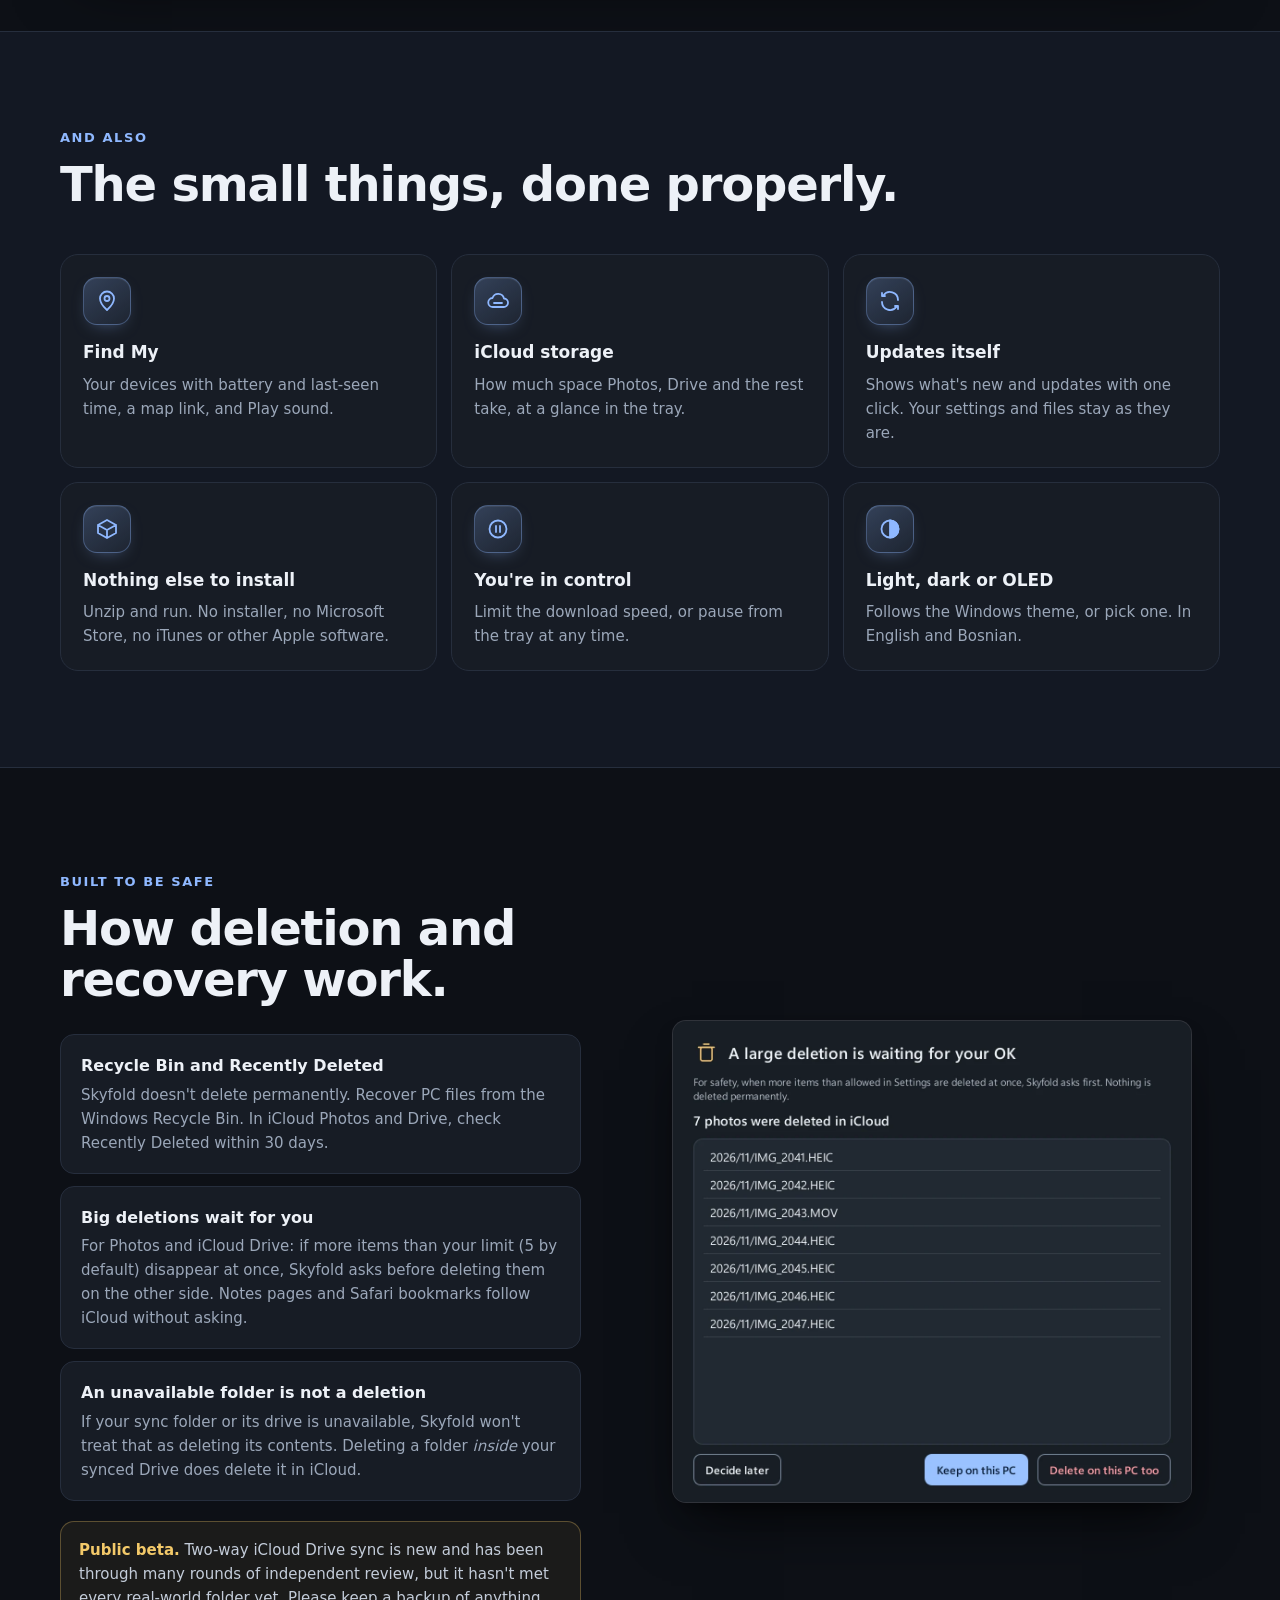
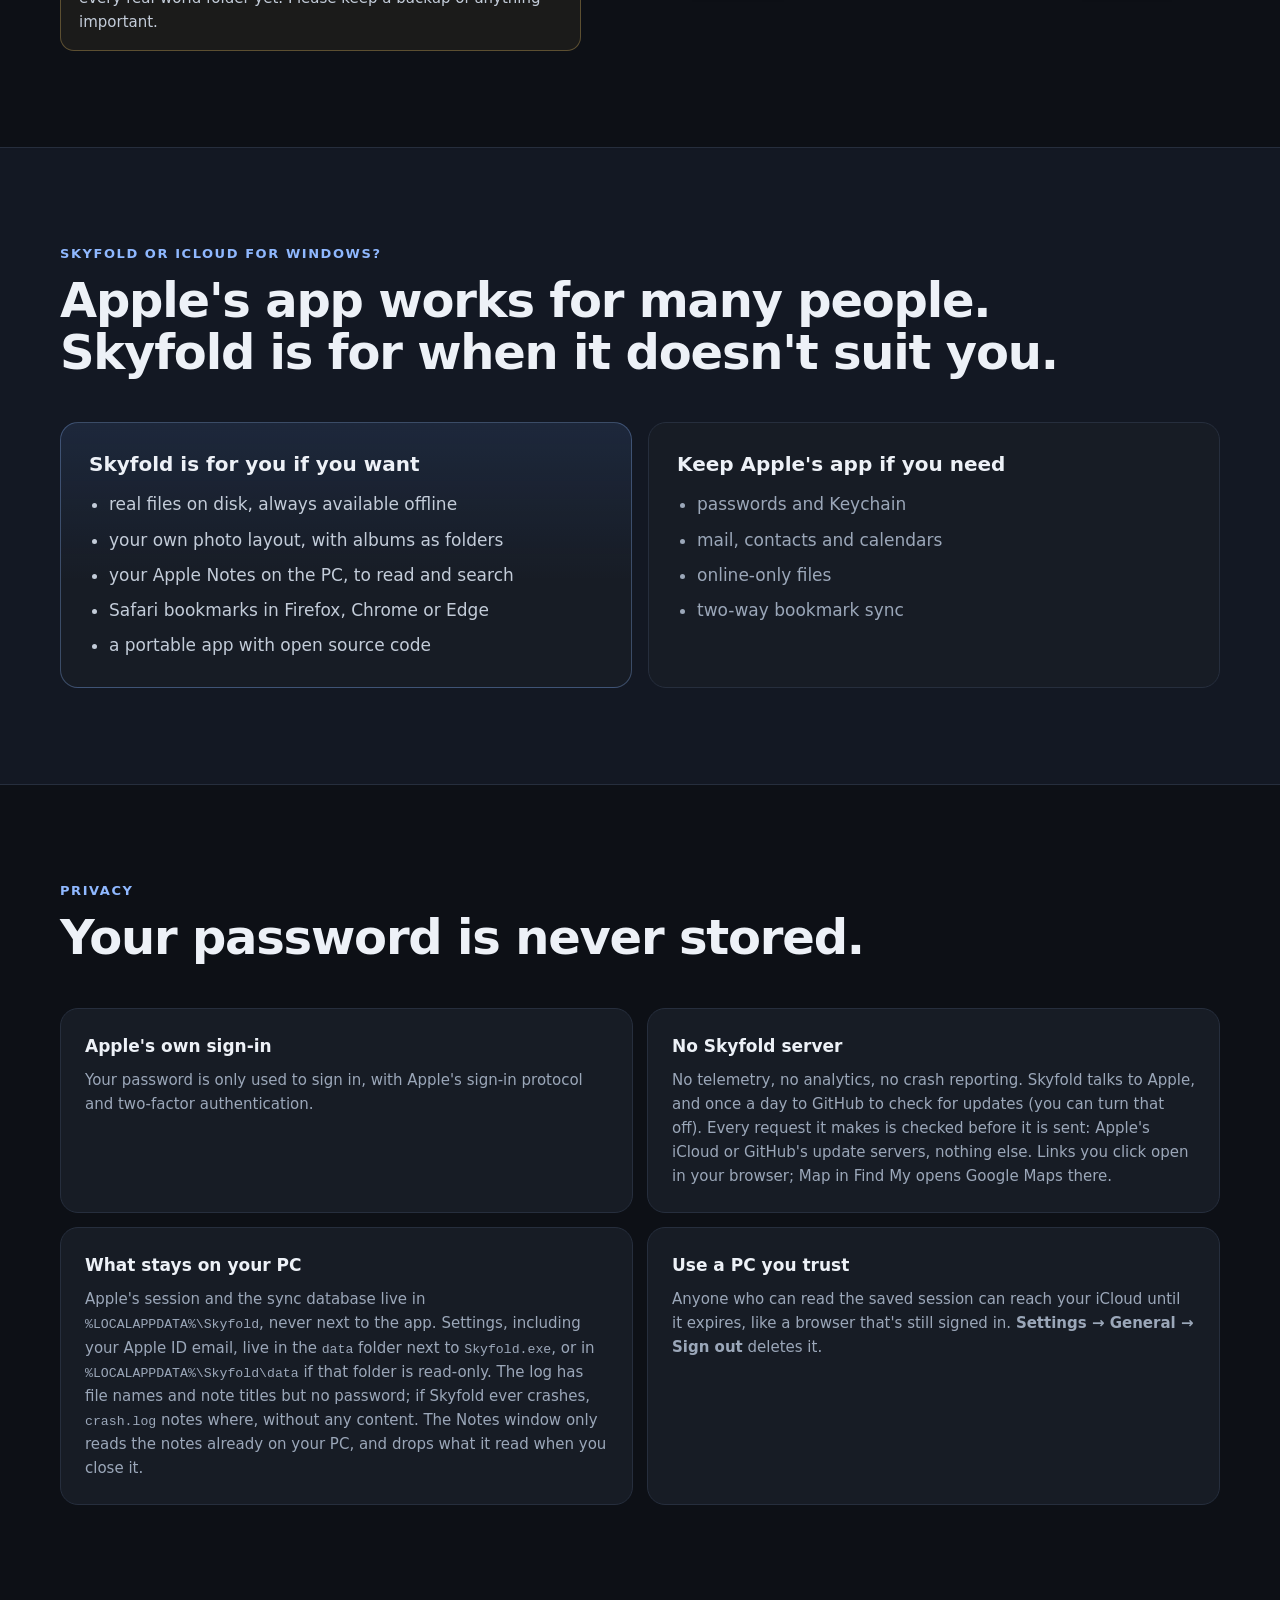
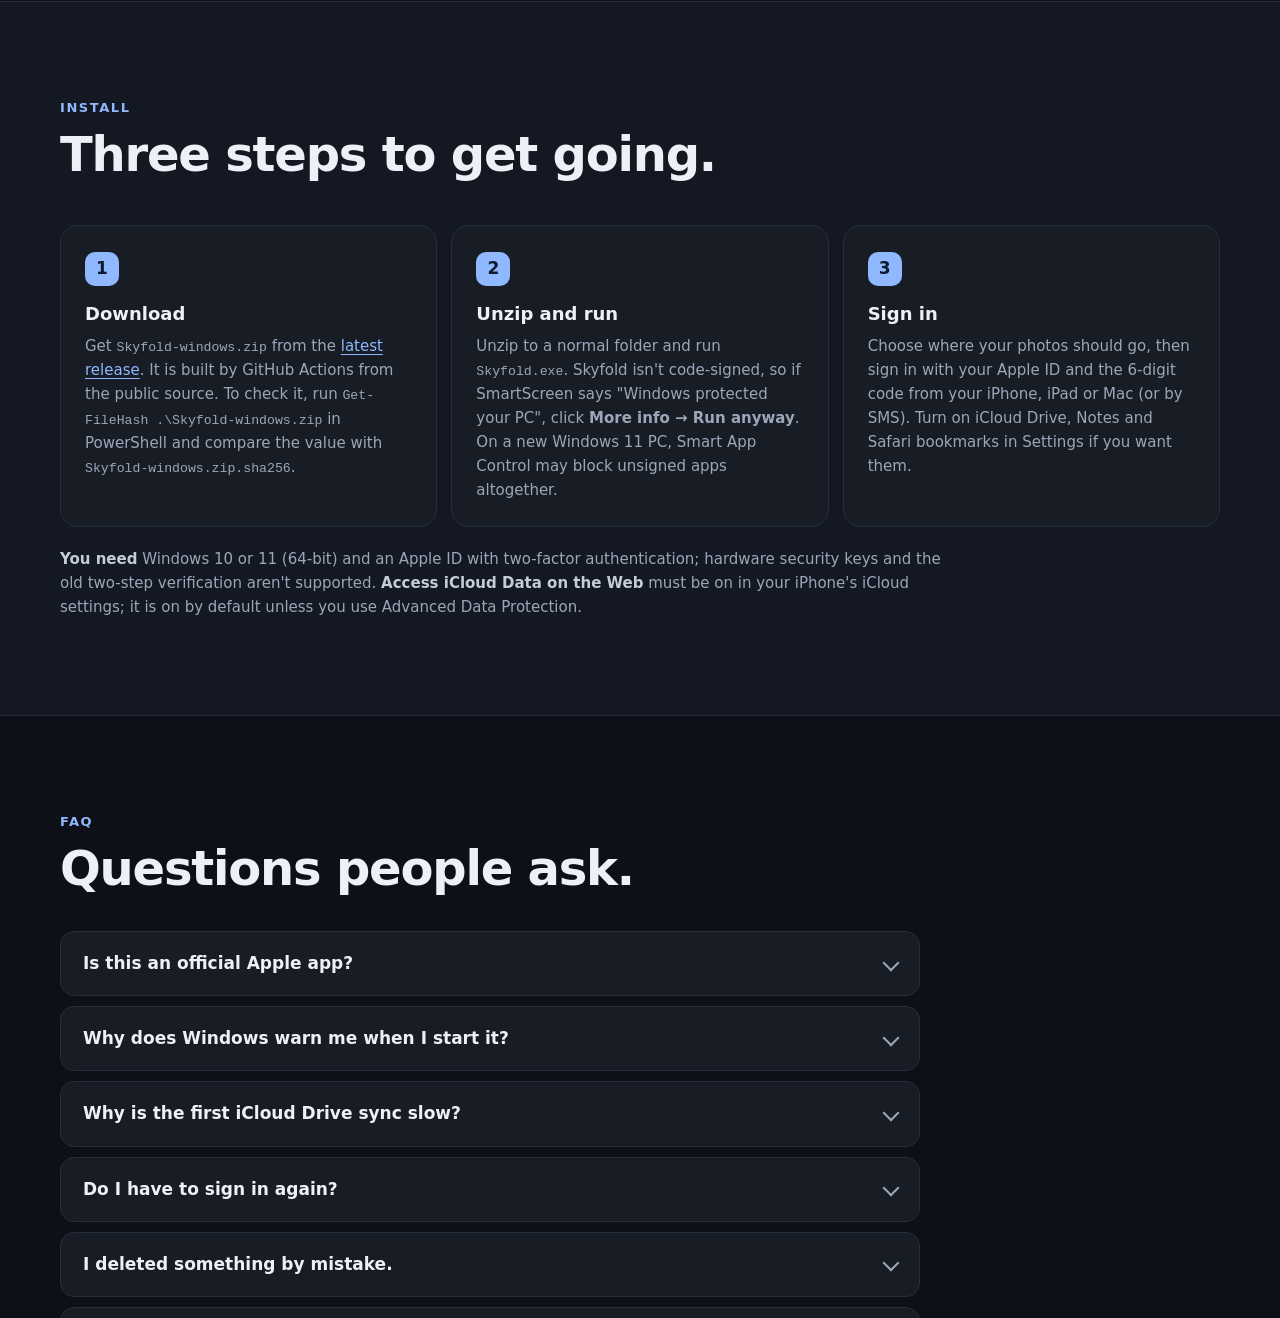
==== commit bb0d0428: "Settings → Photos: the Photos window can be switched off (on by default) Off, a click on Photos in t" ====
--- a/site/index.html
+++ b/site/index.html
@@ -178,7 +178,7 @@
         <div class="copy">
           <p class="kicker">Photos window <span class="new">New</span></p>
           <h3>Browse your photos like on an iPad.</h3>
-          <p>Click <b>Photos</b> in the tray panel: your synced photos and videos edge to edge, the newest at the bottom, with <b>Years</b>, <b>Months</b> and <b>All Photos</b>. The sidebar has Recently added, Favourites, Videos, Live Photos, Screenshots and your albums. It reads the files already on your PC, so it opens at once and works offline.</p>
+          <p>Click <b>Photos</b> in the tray panel: your synced photos and videos edge to edge, the newest at the bottom, with <b>Years</b>, <b>Months</b> and <b>All Photos</b>. The sidebar has Recently added, Favourites, Videos, Live Photos, Screenshots and your albums. It reads the files already on your PC, so it opens at once and works offline. Prefer File Explorer? Switch it off in <b>Settings → Photos</b>, and a click on Photos opens the folder instead.</p>
           <ul class="ticks">
             <li><b>A heart here is a heart on your iPhone:</b> favourites go both ways.</li>
             <li><b>The viewer</b> shows a photo large, with a film strip, its details and where it is on your PC. Videos and Live Photos play in your usual player.</li>
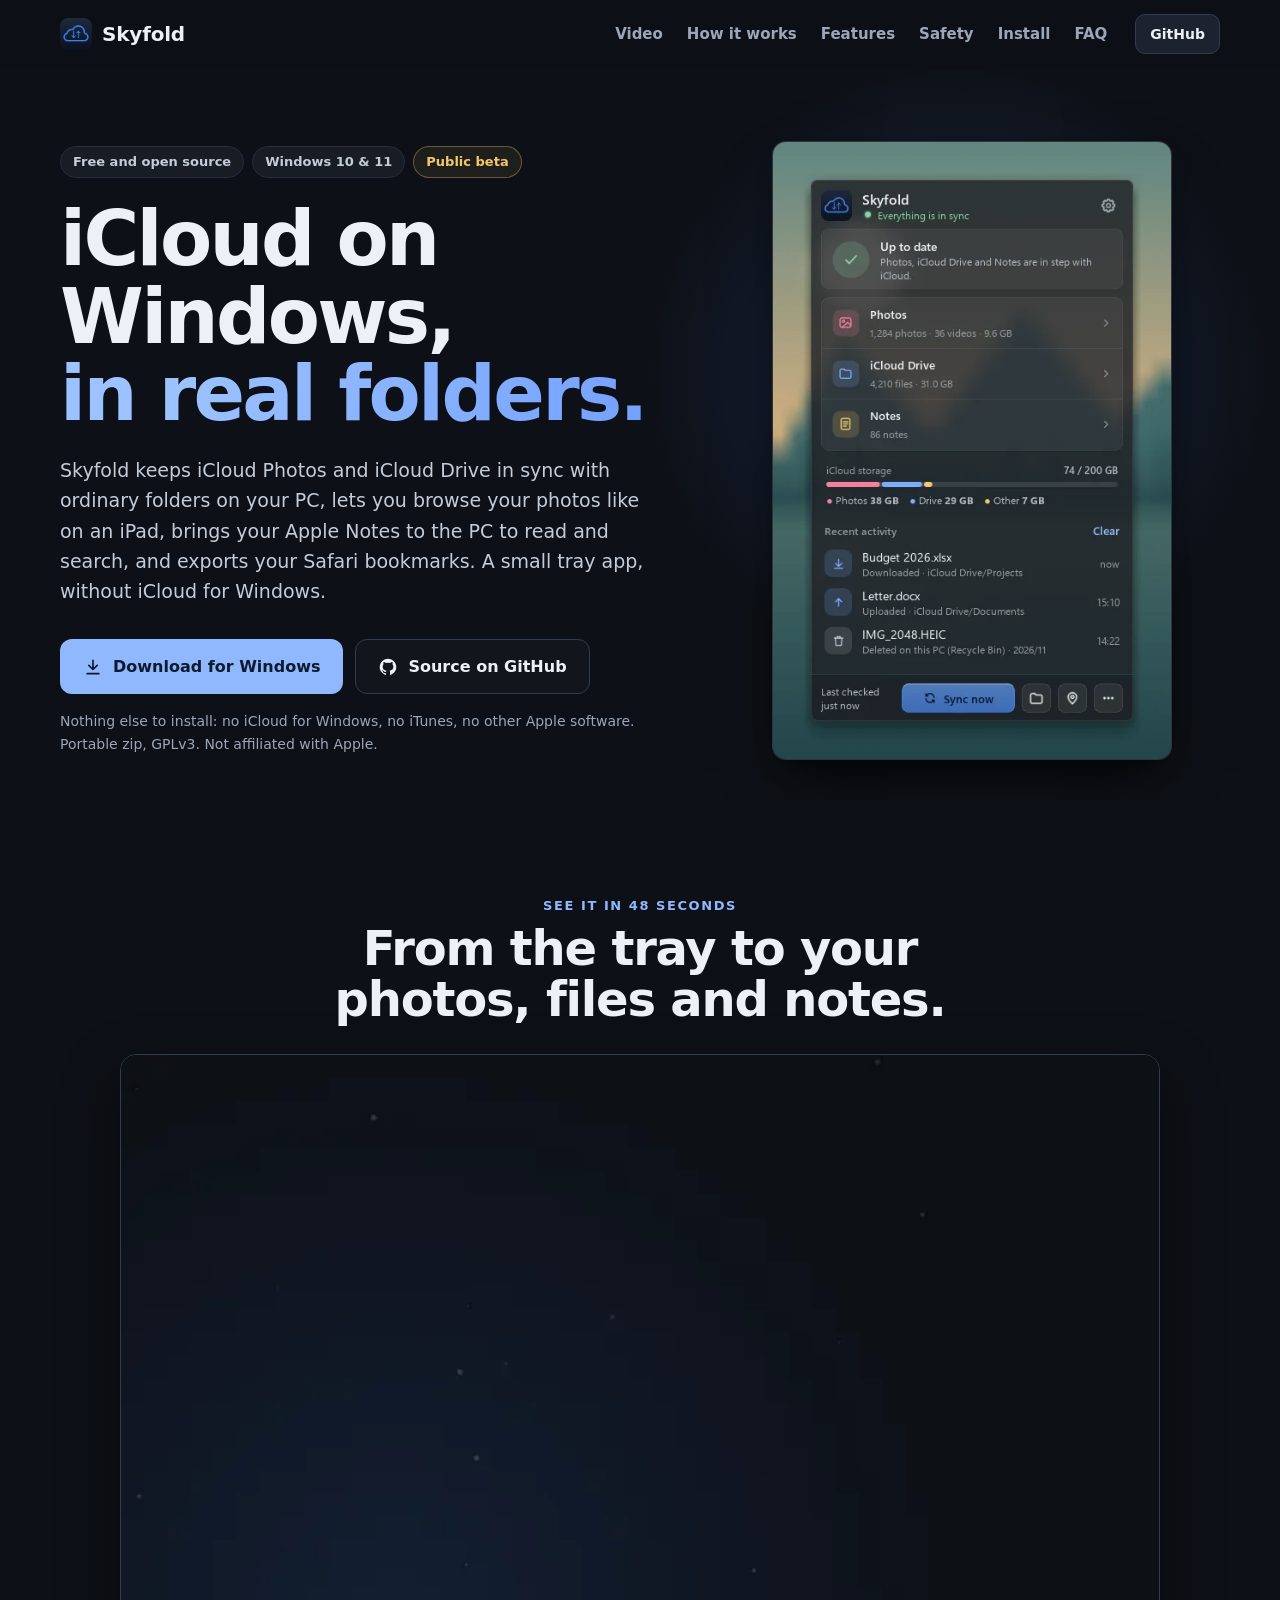
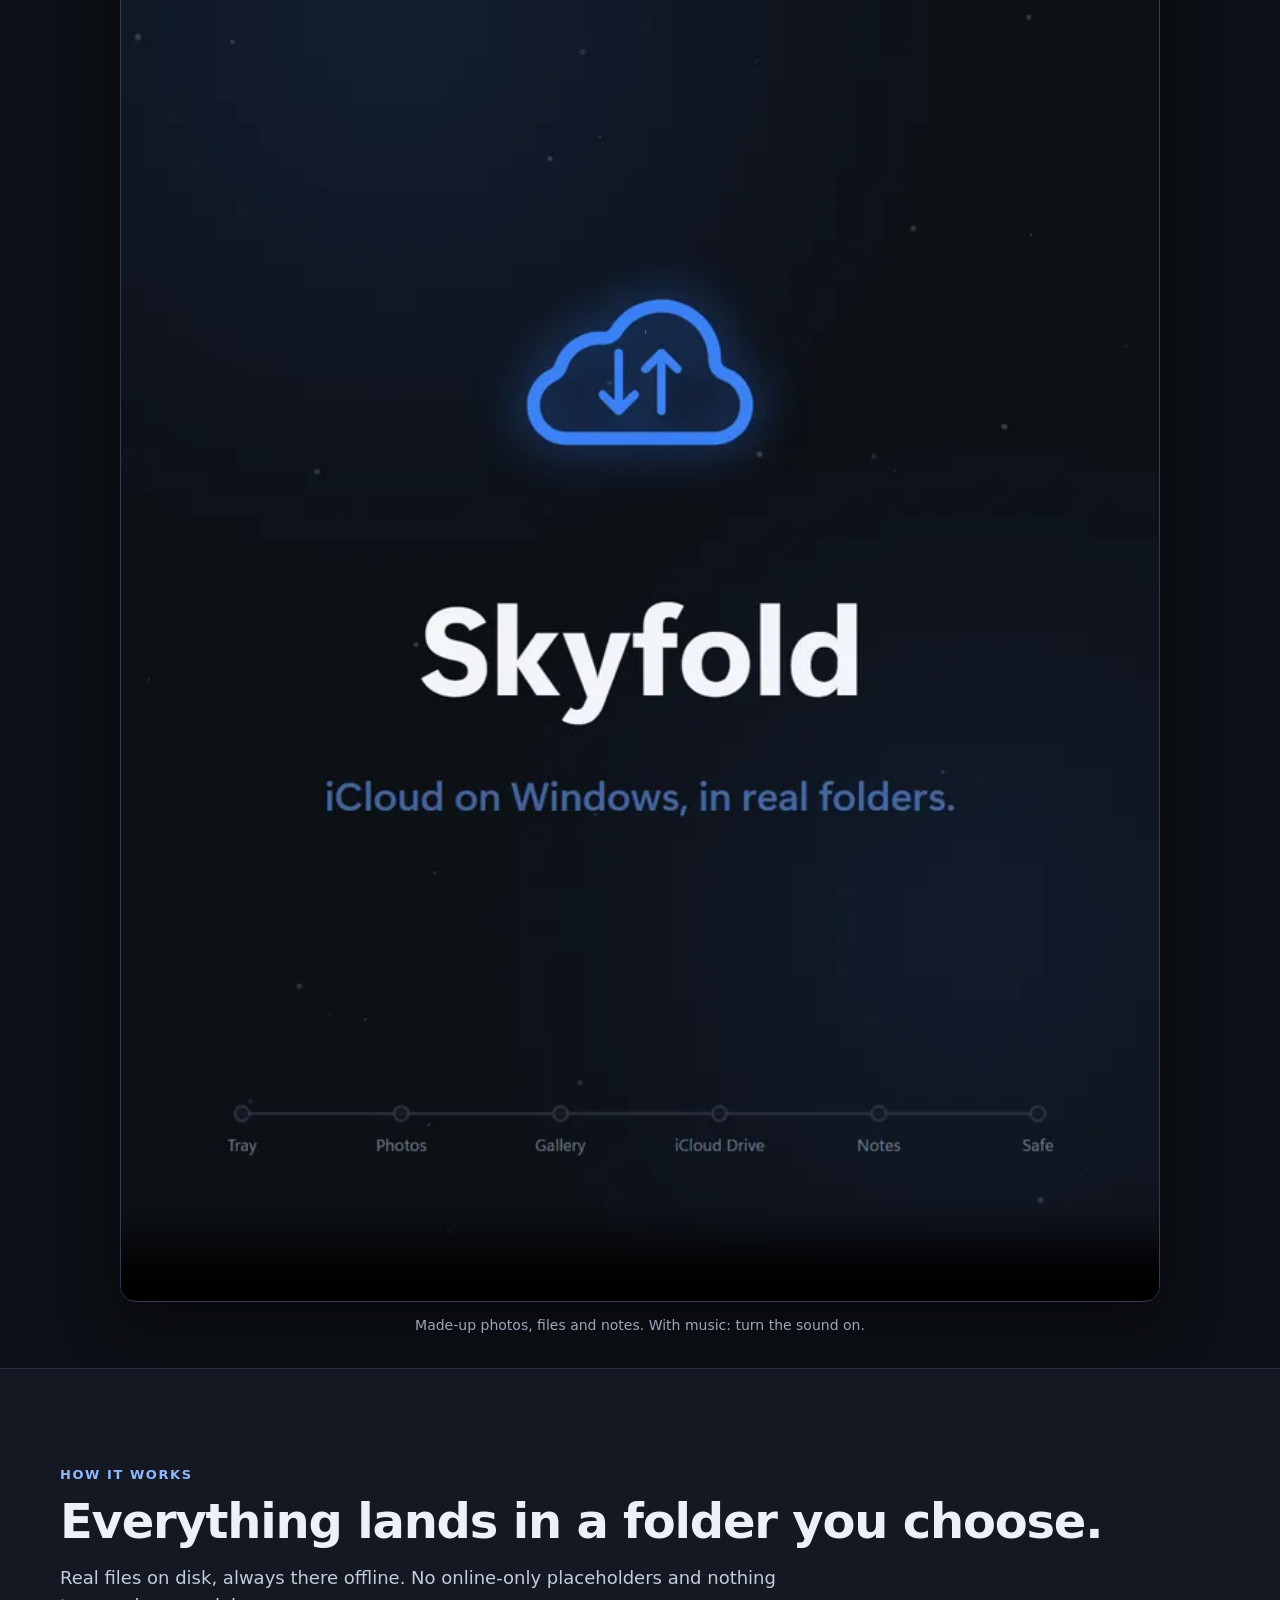
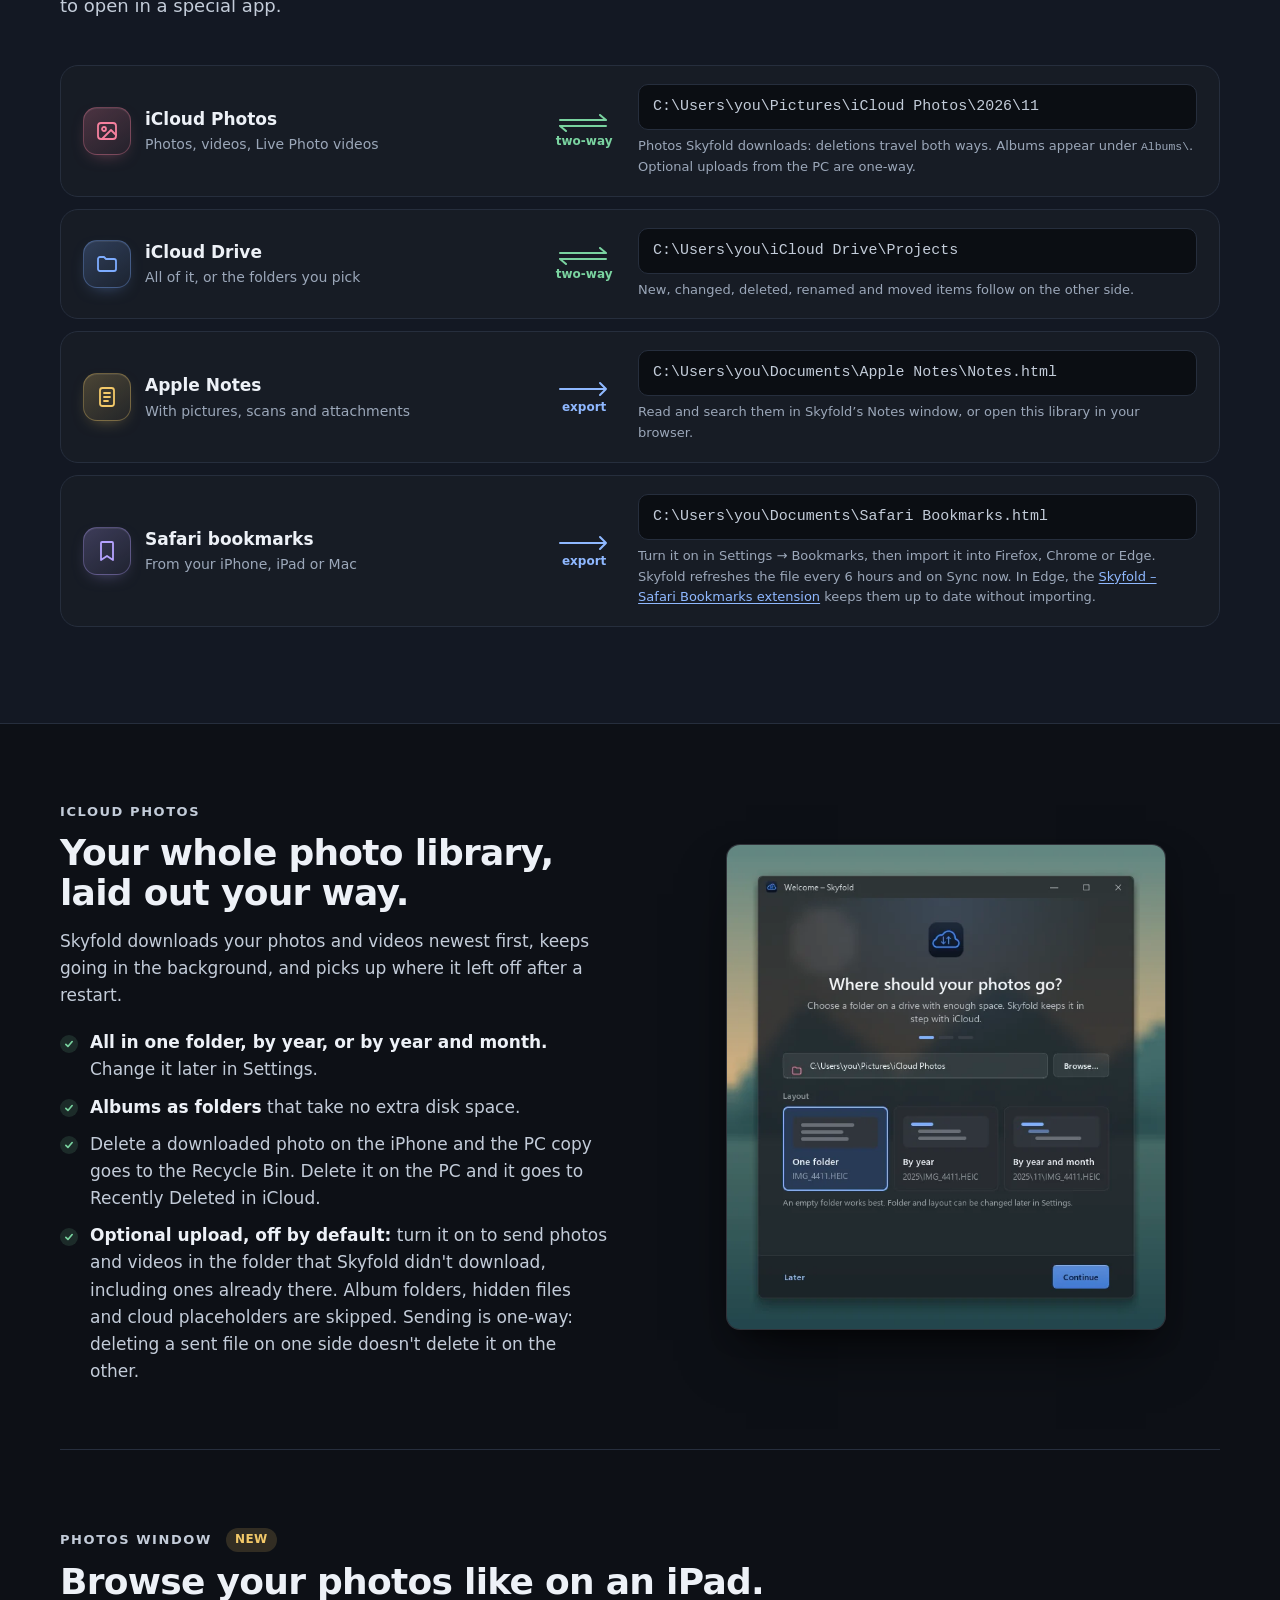
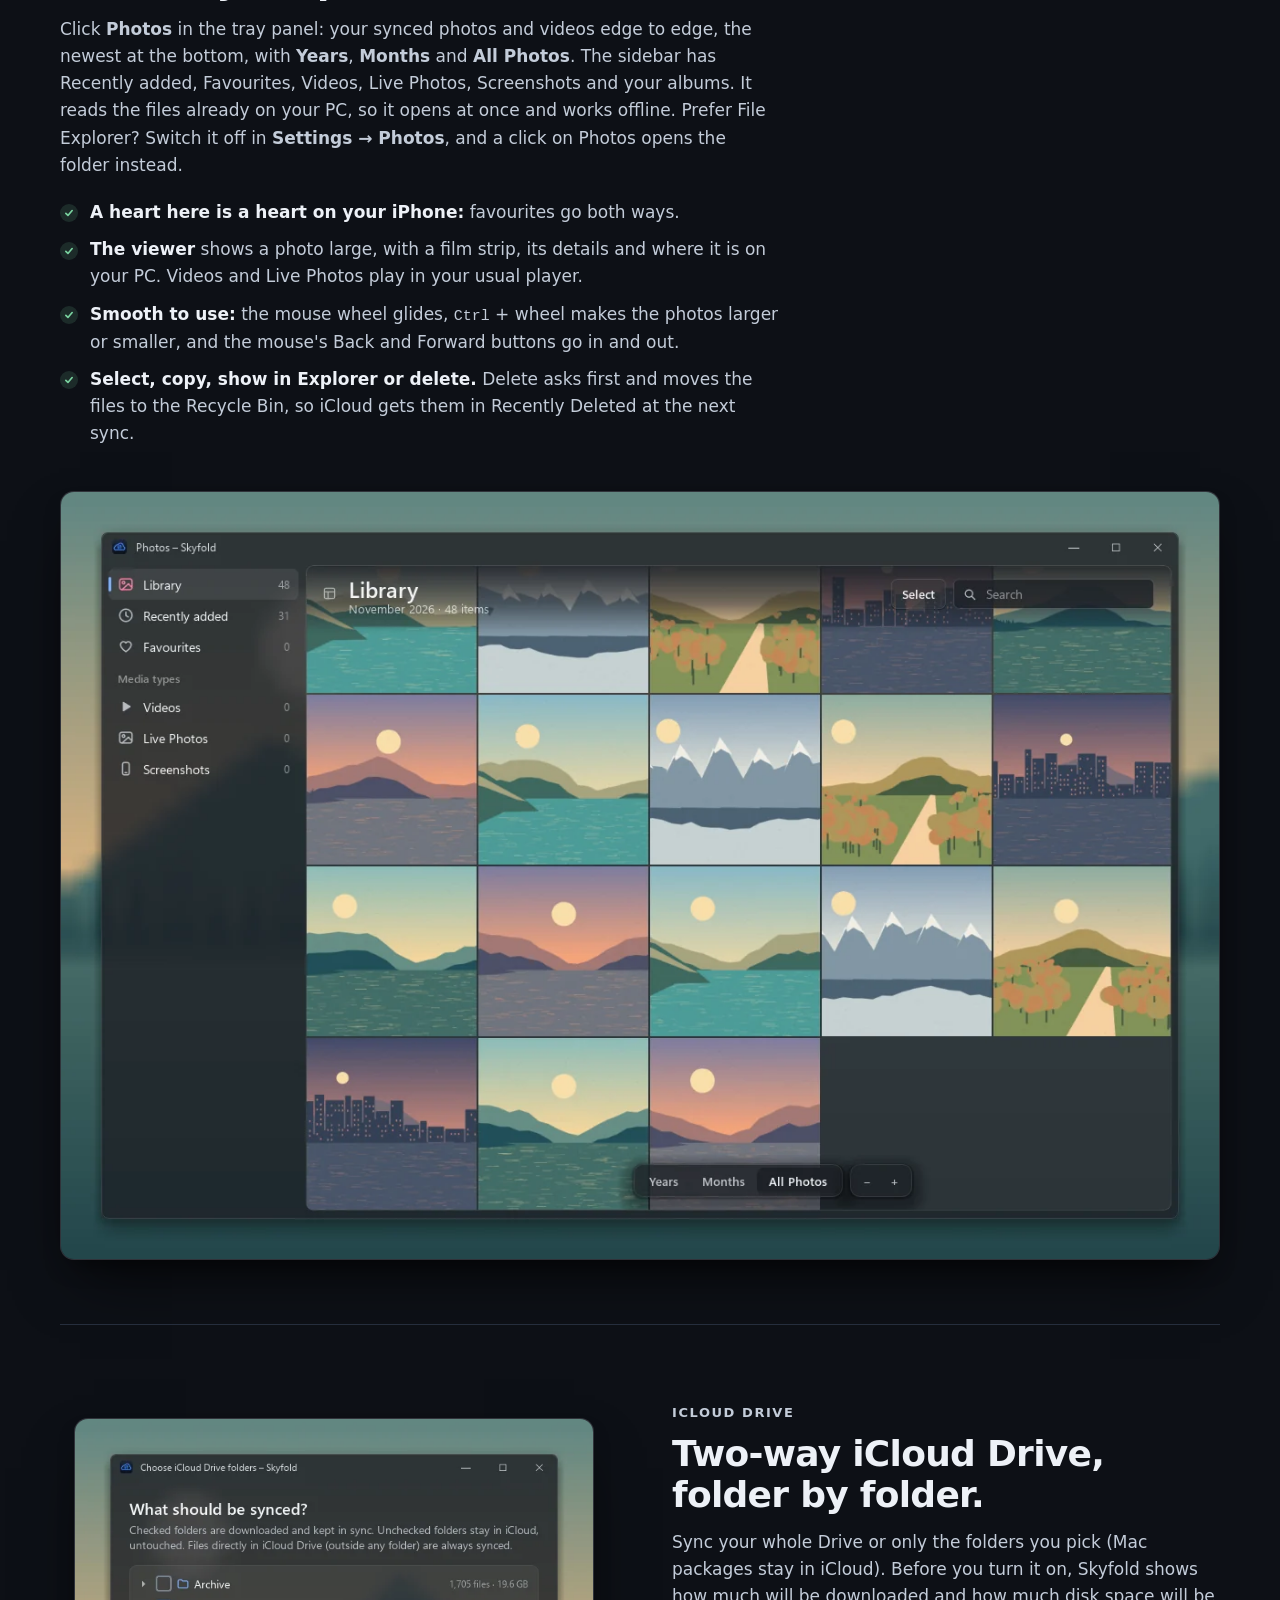
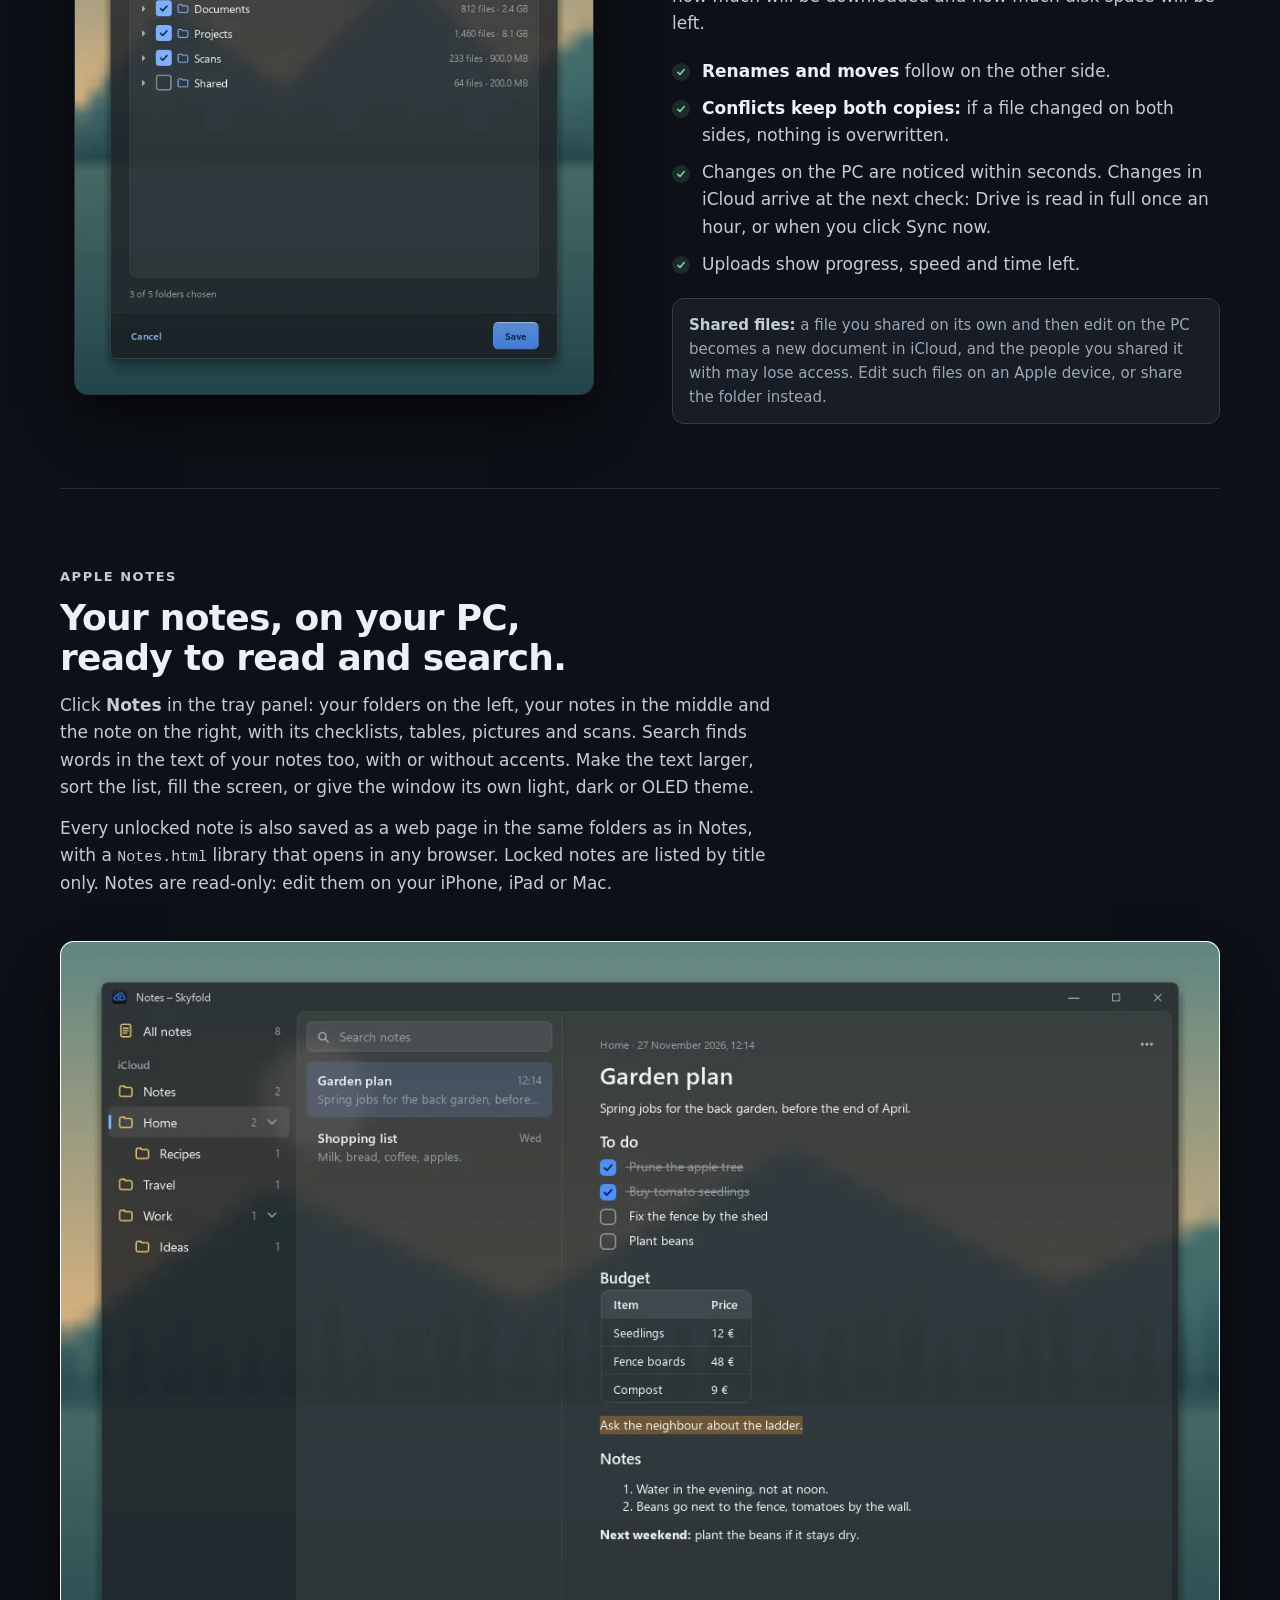
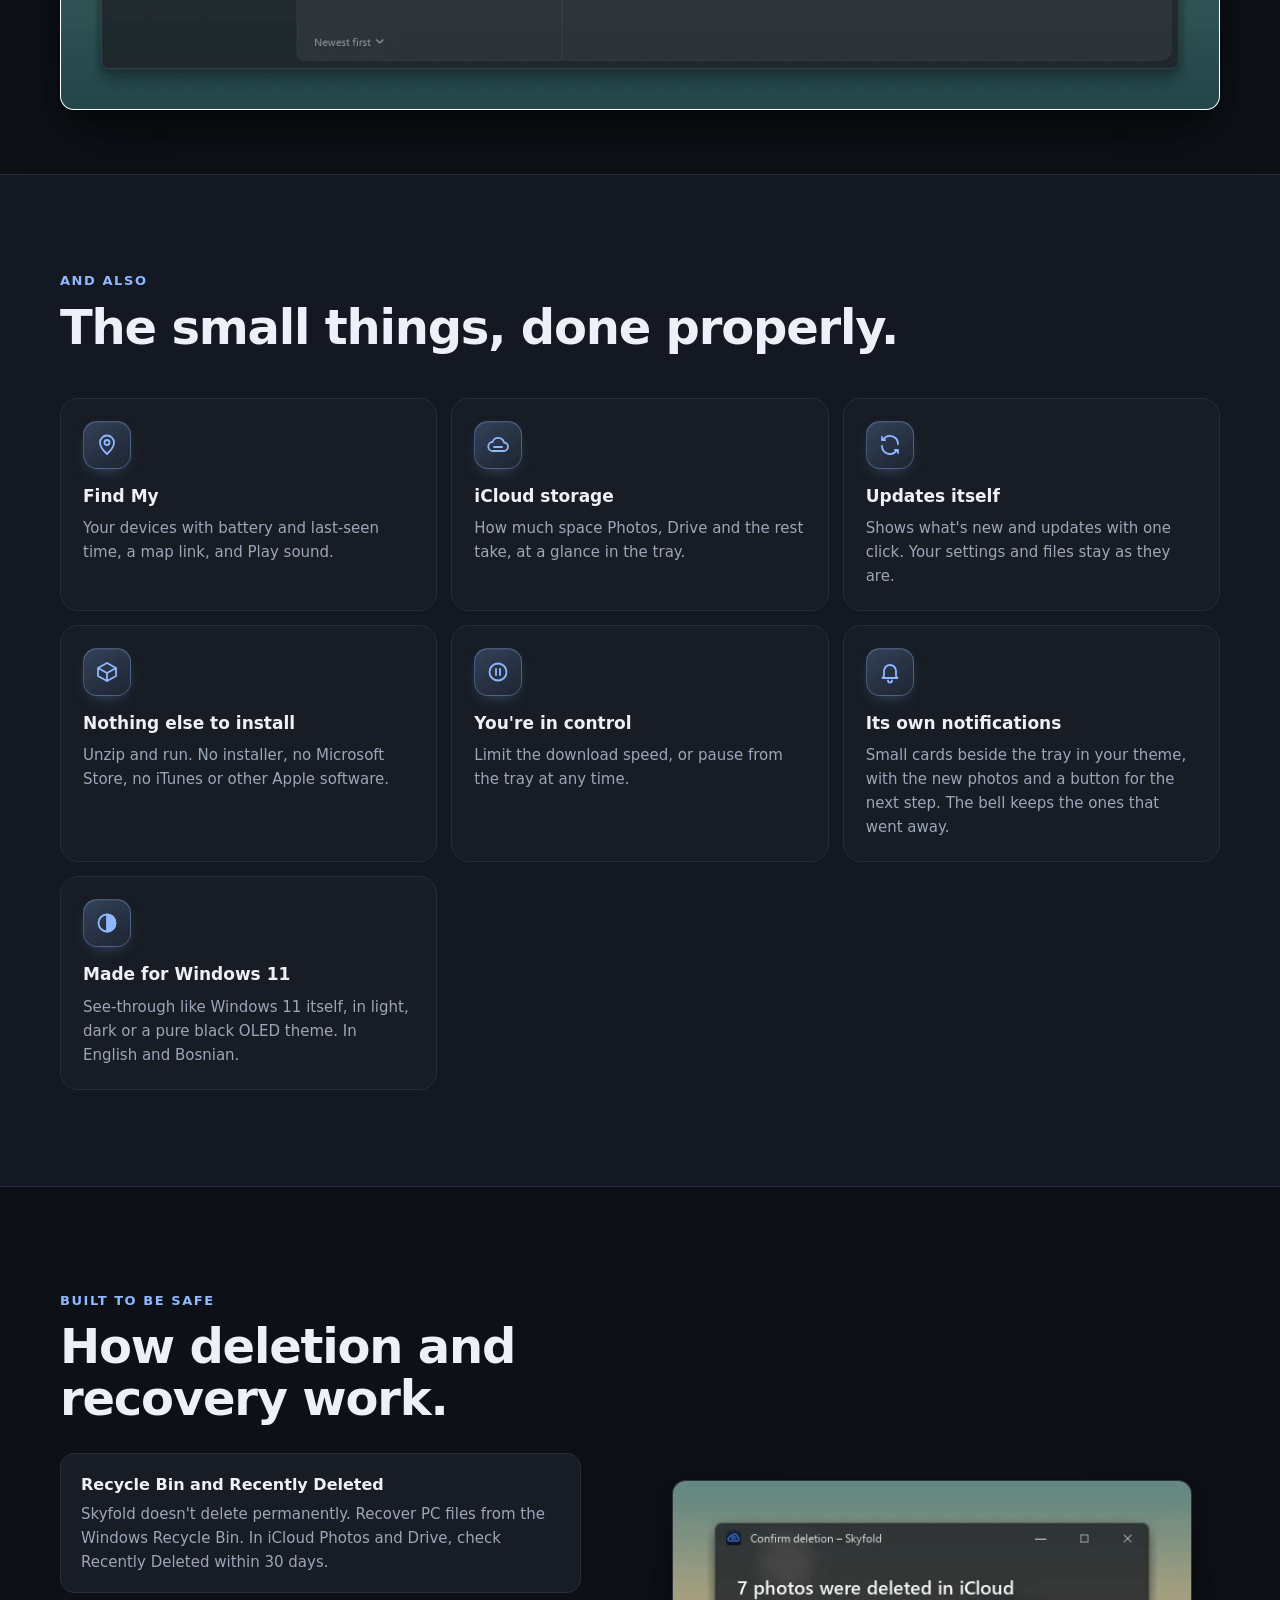
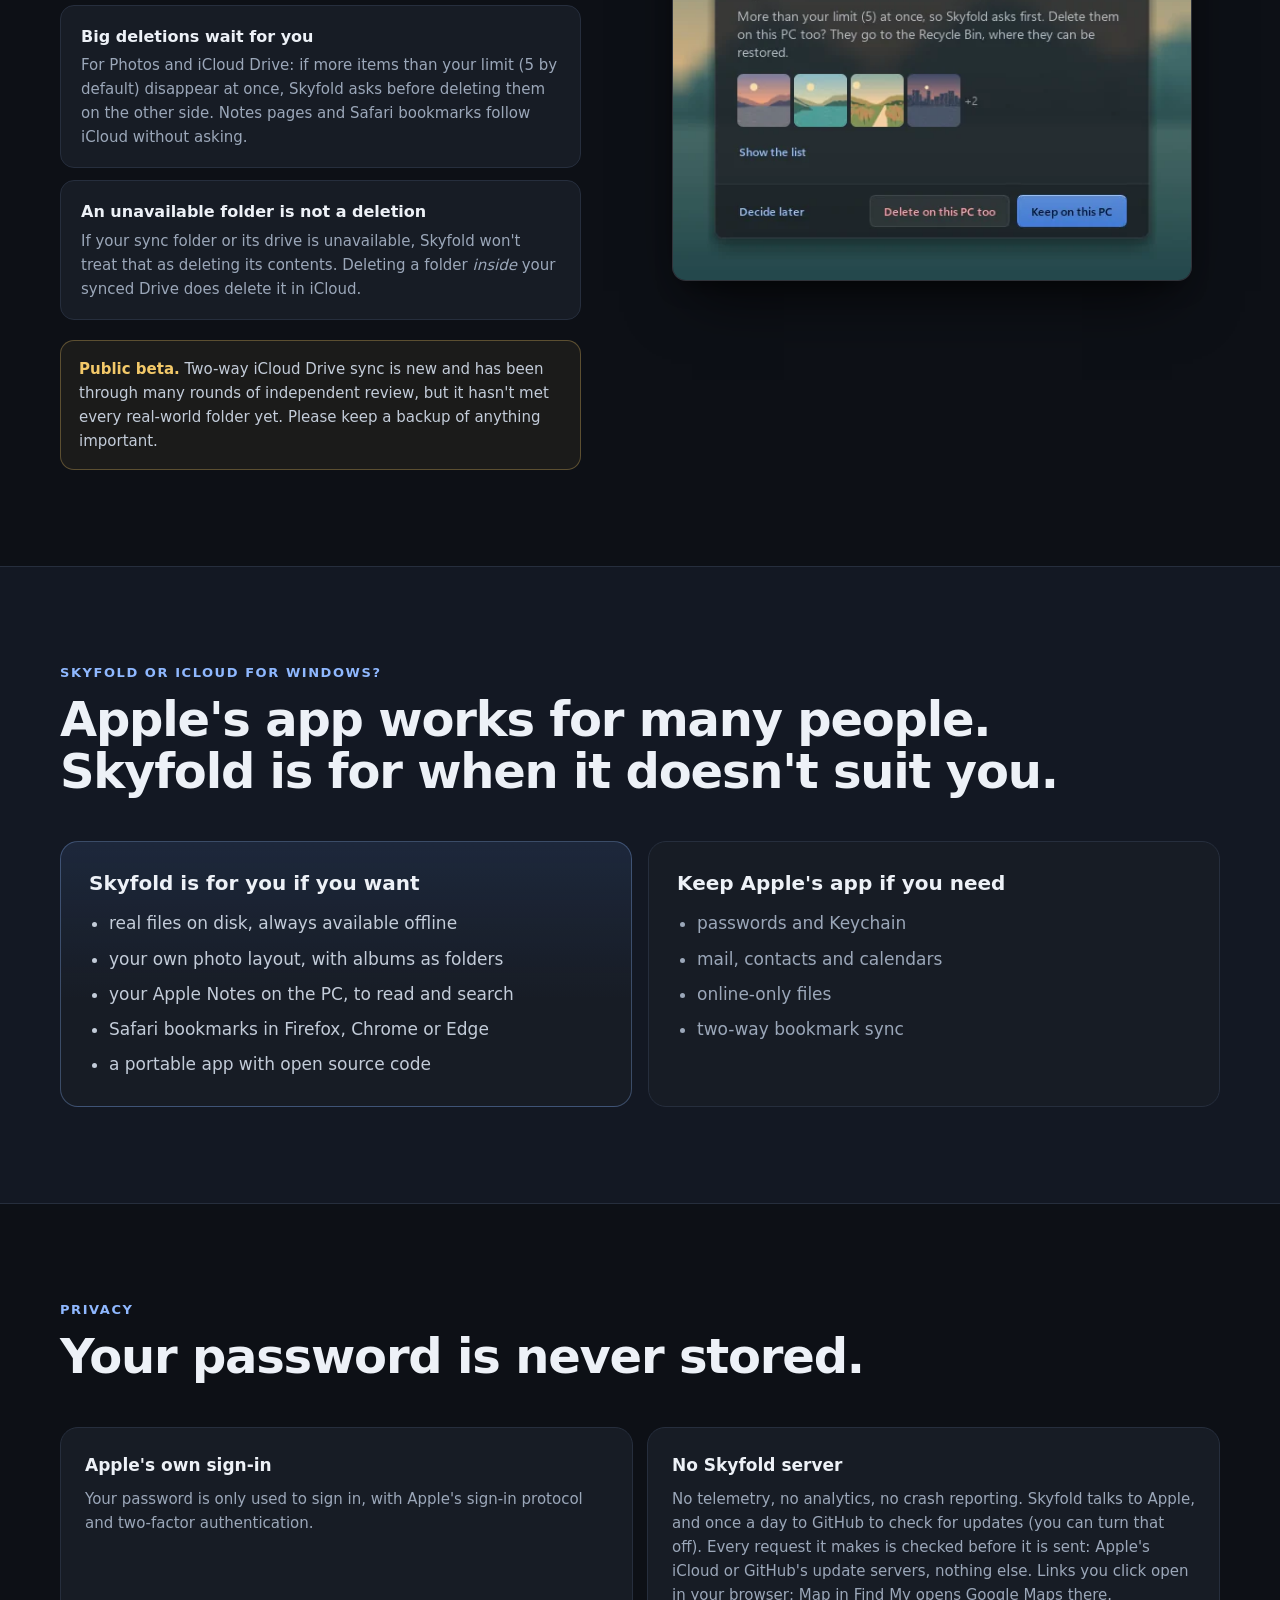
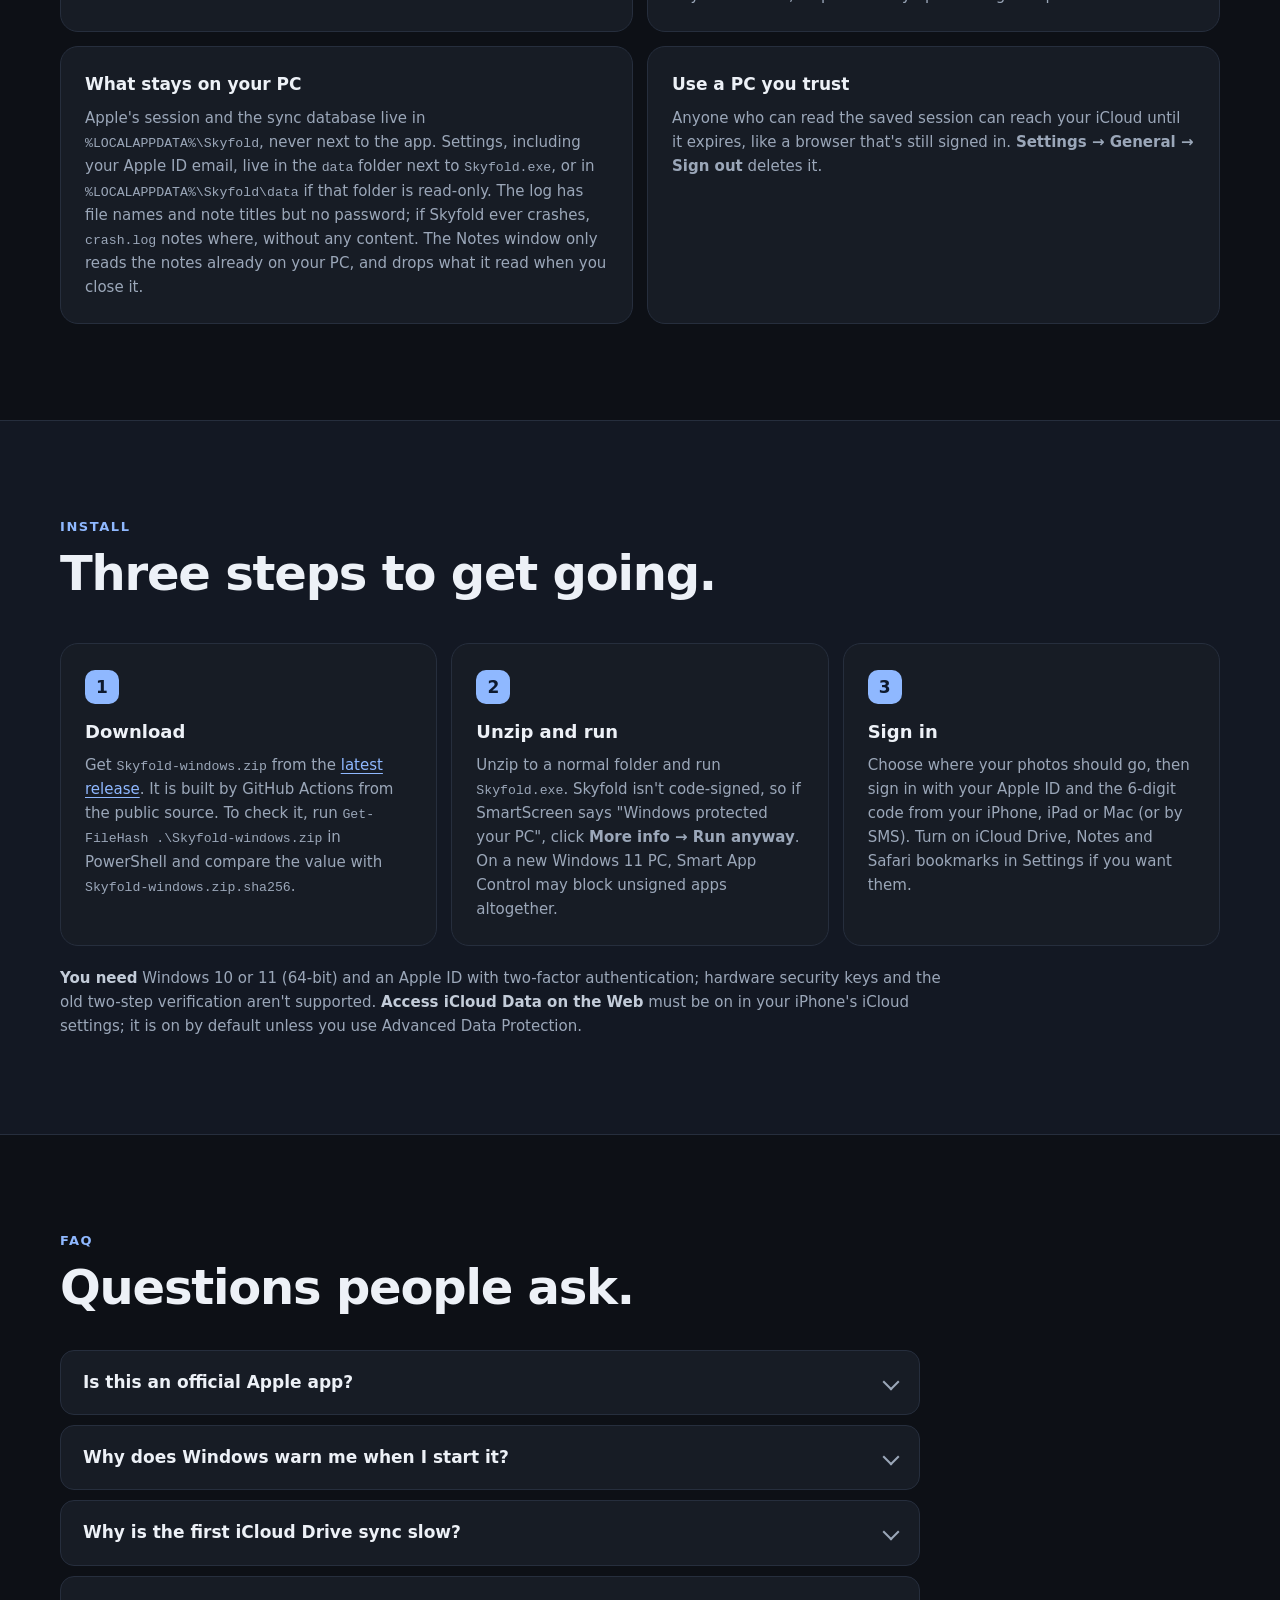
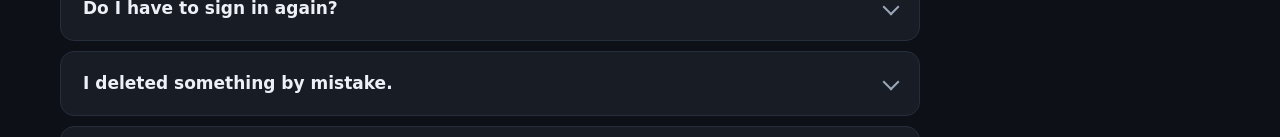
==== commit cdba242b: "Skyfold 1.1.0: changelog, release notes, screenshots, website and video - Version 1.1.0; CHANGELOG a" ====
--- a/site/index.html
+++ b/site/index.html
@@ -61,6 +61,7 @@
     <symbol id="i-update" viewBox="0 0 24 24" fill="none" stroke="currentColor" stroke-width="1.8" stroke-linecap="round" stroke-linejoin="round"><path d="M20 11a8 8 0 0 0-14.6-4.5M4 4v3h3M4 13a8 8 0 0 0 14.6 4.5M20 20v-3h-3"/></symbol>
     <symbol id="i-box" viewBox="0 0 24 24" fill="none" stroke="currentColor" stroke-width="1.8" stroke-linecap="round" stroke-linejoin="round"><path d="M21 8l-9-5-9 5 9 5 9-5zM3 8v8l9 5 9-5V8M12 13v8"/></symbol>
     <symbol id="i-theme" viewBox="0 0 24 24" fill="none" stroke="currentColor" stroke-width="1.8" stroke-linecap="round" stroke-linejoin="round"><circle cx="12" cy="12" r="8.5"/><path d="M12 3.5v17a8.5 8.5 0 0 0 0-17z" fill="currentColor"/></symbol>
+    <symbol id="i-bell" viewBox="0 0 24 24" fill="none" stroke="currentColor" stroke-width="1.8" stroke-linecap="round" stroke-linejoin="round"><path d="M6 16V11a6 6 0 0 1 12 0v5l1.5 2h-15z"/><path d="M10 20.5a2 2 0 0 0 4 0"/></symbol>
     <symbol id="i-pause" viewBox="0 0 24 24" fill="none" stroke="currentColor" stroke-width="1.8" stroke-linecap="round" stroke-linejoin="round"><circle cx="12" cy="12" r="8.5"/><path d="M10 9v6M14 9v6"/></symbol>
     <symbol id="a-two" viewBox="0 0 56 18" fill="none" stroke="currentColor" stroke-width="2" stroke-linecap="round" stroke-linejoin="round"><path d="M4 6h46M44 1l6 5M4 12h46M4 12l6 5"/></symbol>
     <symbol id="a-one" viewBox="0 0 56 18" fill="none" stroke="currentColor" stroke-width="2" stroke-linecap="round" stroke-linejoin="round"><path d="M4 9h46M44 3l6 6-6 6"/></symbol>
@@ -101,7 +102,7 @@
         <p class="fine">Nothing else to install: no iCloud for Windows, no iTunes, no other Apple software. Portable zip, GPLv3. Not affiliated with Apple.</p>
       </div>
       <figure class="hero-shot">
-        <img class="window" src="assets/flyout-dark.webp" width="376" height="535" alt="The Skyfold tray panel: everything is in sync, with Photos, iCloud Drive and Notes, iCloud storage use and recent activity.">
+        <img class="window" src="assets/flyout-dark.webp" width="464" height="719" alt="The Skyfold tray panel: everything is in sync, with Photos, iCloud Drive and Notes, iCloud storage use and recent activity.">
       </figure>
     </div>
   </section>
@@ -170,7 +171,7 @@
           </ul>
         </div>
         <figure class="shot narrow">
-          <img class="window" src="assets/first-run.webp" width="500" height="686" loading="lazy" alt="First run: choose the photos folder and whether photos are kept in one folder, by year, or by year and month.">
+          <img class="window" src="assets/first-run.webp" width="628" height="694" loading="lazy" alt="First run: choose the photos folder, and its layout from three pictures: one folder, by year, or by year and month.">
         </figure>
       </div>
 
@@ -187,7 +188,7 @@
           </ul>
         </div>
         <figure class="shot gallery-shot">
-          <img class="window" src="assets/photos-window.webp" width="1600" height="950" loading="lazy" alt="The Skyfold Photos window: a sidebar with Library, Recently added, Favourites, Videos, Live Photos and Screenshots, and a grid of photos with Years, Months and All Photos at the bottom. The photos are made up.">
+          <img class="window" src="assets/photos-window.webp" width="1268" height="840" loading="lazy" alt="The Skyfold Photos window: a sidebar with Library, Recently added, Favourites, Videos, Live Photos and Screenshots, and a grid of photos with Years, Months and All Photos at the bottom. The photos are made up.">
         </figure>
       </div>
 
@@ -205,7 +206,7 @@
           <p class="note"><b>Shared files:</b> a file you shared on its own and then edit on the PC becomes a new document in iCloud, and the people you shared it with may lose access. Edit such files on an Apple device, or share the folder instead.</p>
         </div>
         <figure class="shot mid">
-          <img class="window" src="assets/drive-folders.webp" width="560" height="580" loading="lazy" alt="Choosing which iCloud Drive folders to sync, with the number of files and size of each folder.">
+          <img class="window" src="assets/drive-folders.webp" width="648" height="720" loading="lazy" alt="Choosing which iCloud Drive folders to sync, with the number of files and size of each folder.">
         </figure>
       </div>
 
@@ -217,7 +218,7 @@
           <p>Every unlocked note is also saved as a web page in the same folders as in Notes, with a <code>Notes.html</code> library that opens in any browser. Locked notes are listed by title only. Notes are read-only: edit them on your iPhone, iPad or Mac.</p>
         </div>
         <figure class="shot notes-shot">
-          <img class="window" src="assets/notes-window.webp" width="1600" height="976" loading="lazy" alt="The Skyfold Notes window: folders with note counts, a list of notes, and an open note with a checklist and a table.">
+          <img class="window" src="assets/notes-window.webp" width="1268" height="840" loading="lazy" alt="The Skyfold Notes window: folders with note counts, a list of notes, and an open note with a checklist and a table.">
         </figure>
       </div>
 
@@ -234,7 +235,8 @@
         <div class="extra"><span class="ico"><svg aria-hidden="true"><use href="#i-update"/></svg></span><h3>Updates itself</h3><p>Shows what's new and updates with one click. Your settings and files stay as they are.</p></div>
         <div class="extra"><span class="ico"><svg aria-hidden="true"><use href="#i-box"/></svg></span><h3>Nothing else to install</h3><p>Unzip and run. No installer, no Microsoft Store, no iTunes or other Apple software.</p></div>
         <div class="extra"><span class="ico"><svg aria-hidden="true"><use href="#i-pause"/></svg></span><h3>You're in control</h3><p>Limit the download speed, or pause from the tray at any time.</p></div>
-        <div class="extra"><span class="ico"><svg aria-hidden="true"><use href="#i-theme"/></svg></span><h3>Light, dark or OLED</h3><p>Follows the Windows theme, or pick one. In English and Bosnian.</p></div>
+        <div class="extra"><span class="ico"><svg aria-hidden="true"><use href="#i-bell"/></svg></span><h3>Its own notifications</h3><p>Small cards beside the tray in your theme, with the new photos and a button for the next step. The bell keeps the ones that went away.</p></div>
+        <div class="extra"><span class="ico"><svg aria-hidden="true"><use href="#i-theme"/></svg></span><h3>Made for Windows 11</h3><p>See-through like Windows 11 itself, in light, dark or a pure black OLED theme. In English and Bosnian.</p></div>
       </div>
     </div>
   </section>
@@ -252,7 +254,7 @@
         <p class="beta-note"><b>Public beta.</b> Two-way iCloud Drive sync is new and has been through many rounds of independent review, but it hasn't met every real-world folder yet. Please keep a backup of anything important.</p>
       </div>
       <figure class="shot mid">
-        <img class="window" src="assets/delete-confirm.webp" width="560" height="520" loading="lazy" alt="A large deletion is waiting for your OK: seven photos deleted in iCloud, with buttons to keep them on this PC or delete them here too.">
+        <img class="window" src="assets/delete-confirm.webp" width="548" height="422" loading="lazy" alt="Skyfold asks first: seven photos were deleted in iCloud, shown as small pictures, with Keep on this PC highlighted and Delete on this PC too beside it.">
       </figure>
     </div>
   </section>
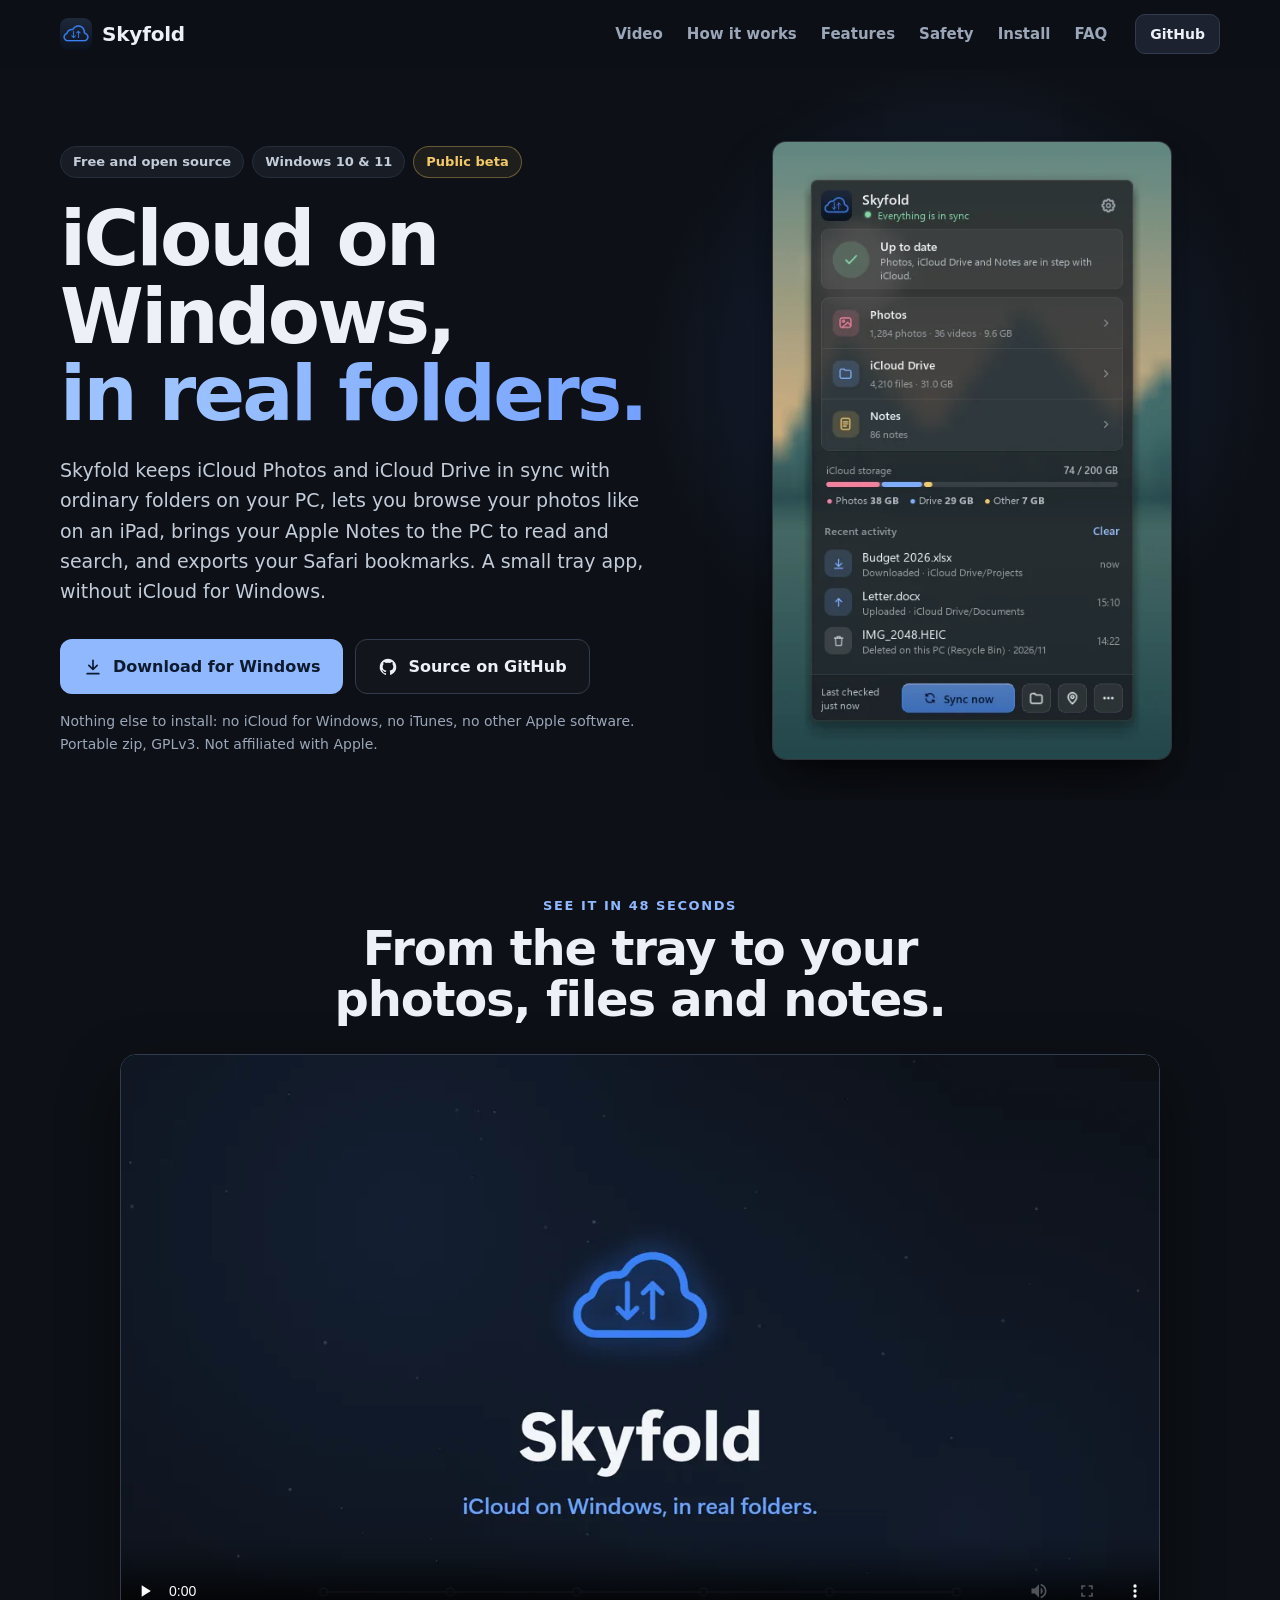
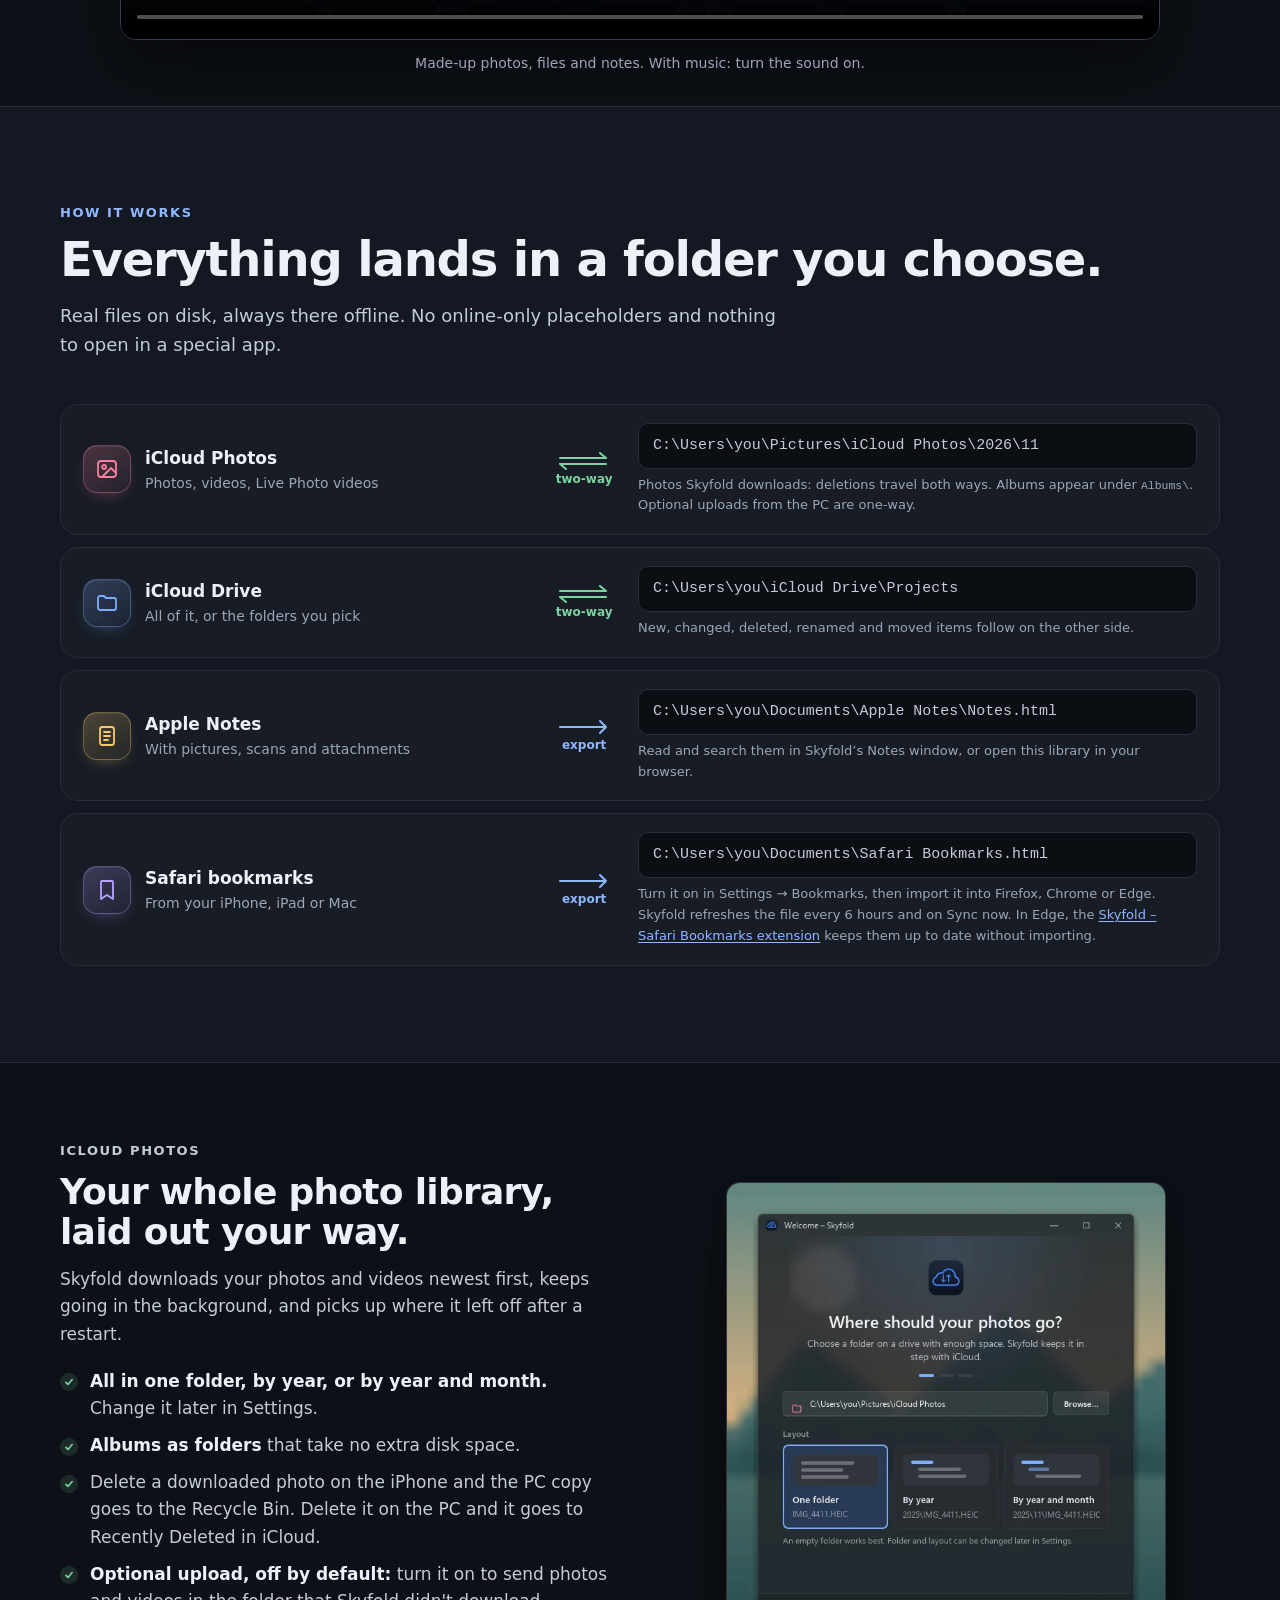
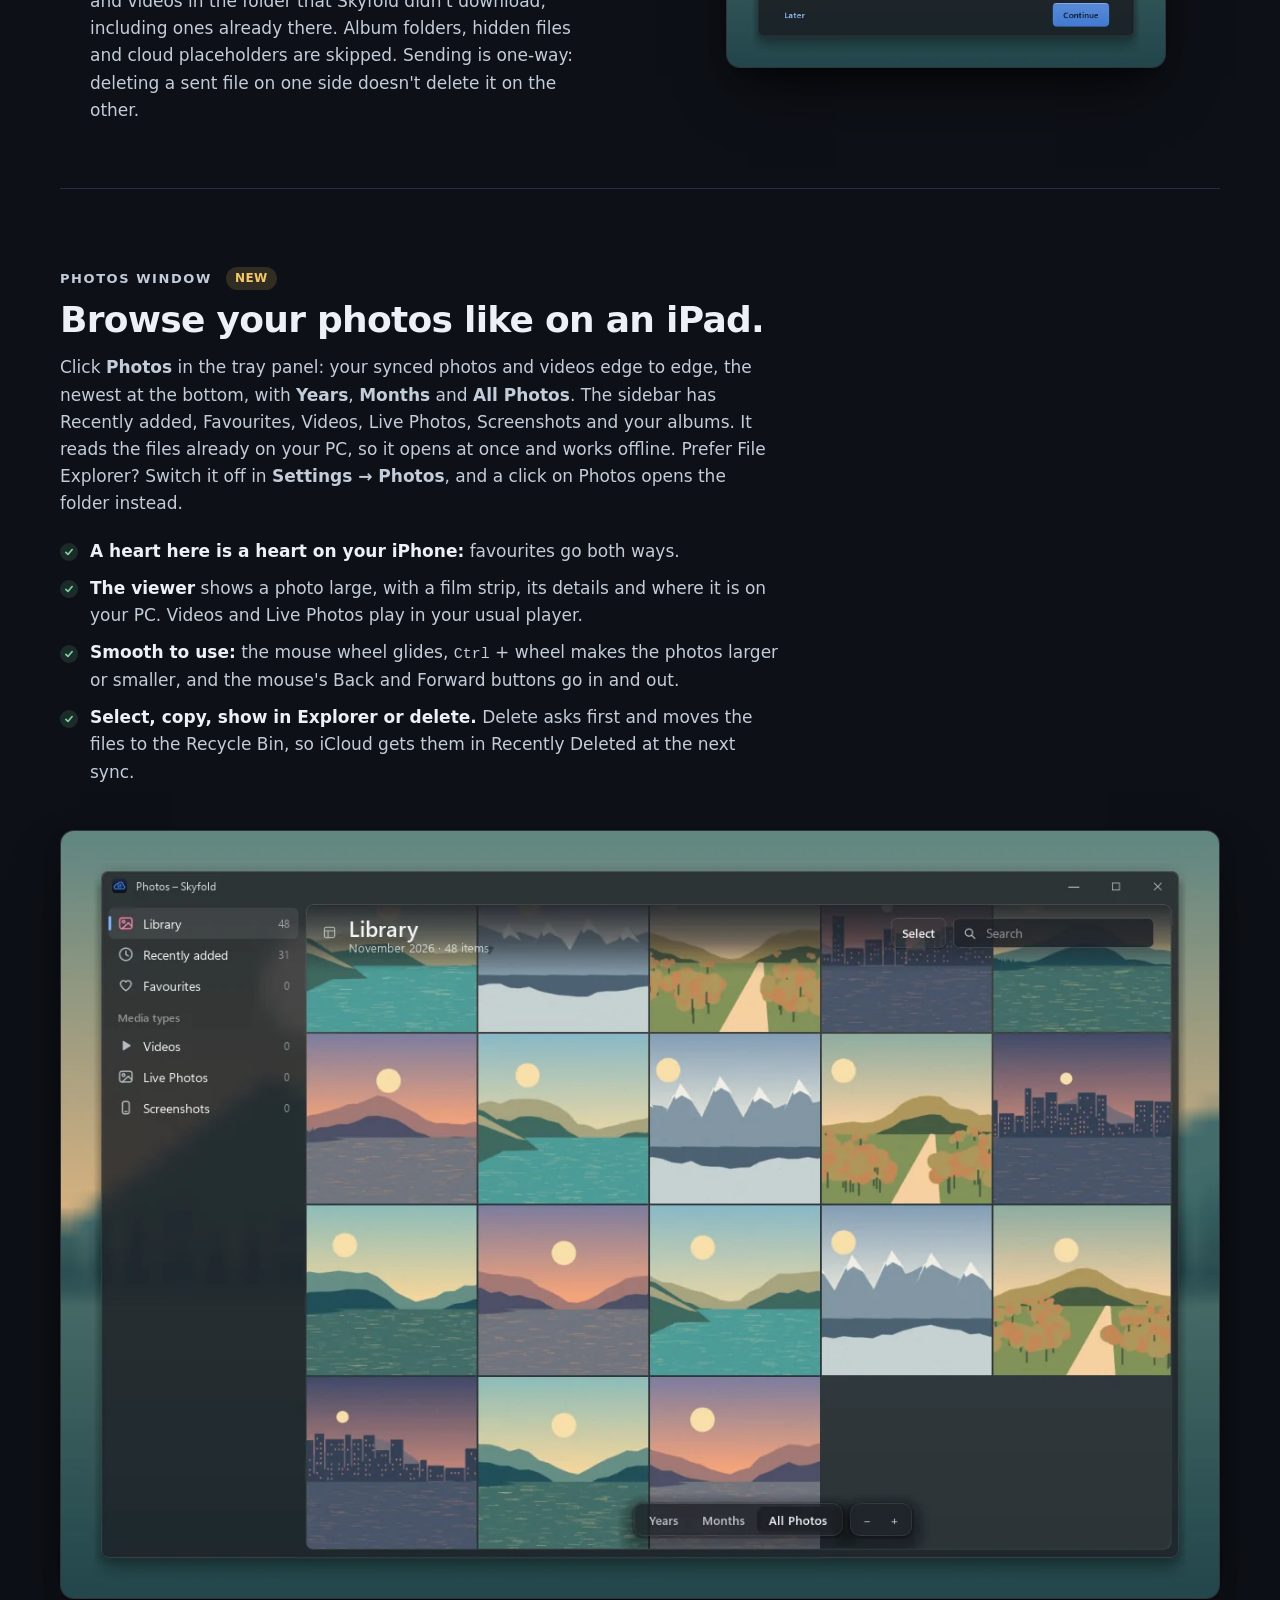
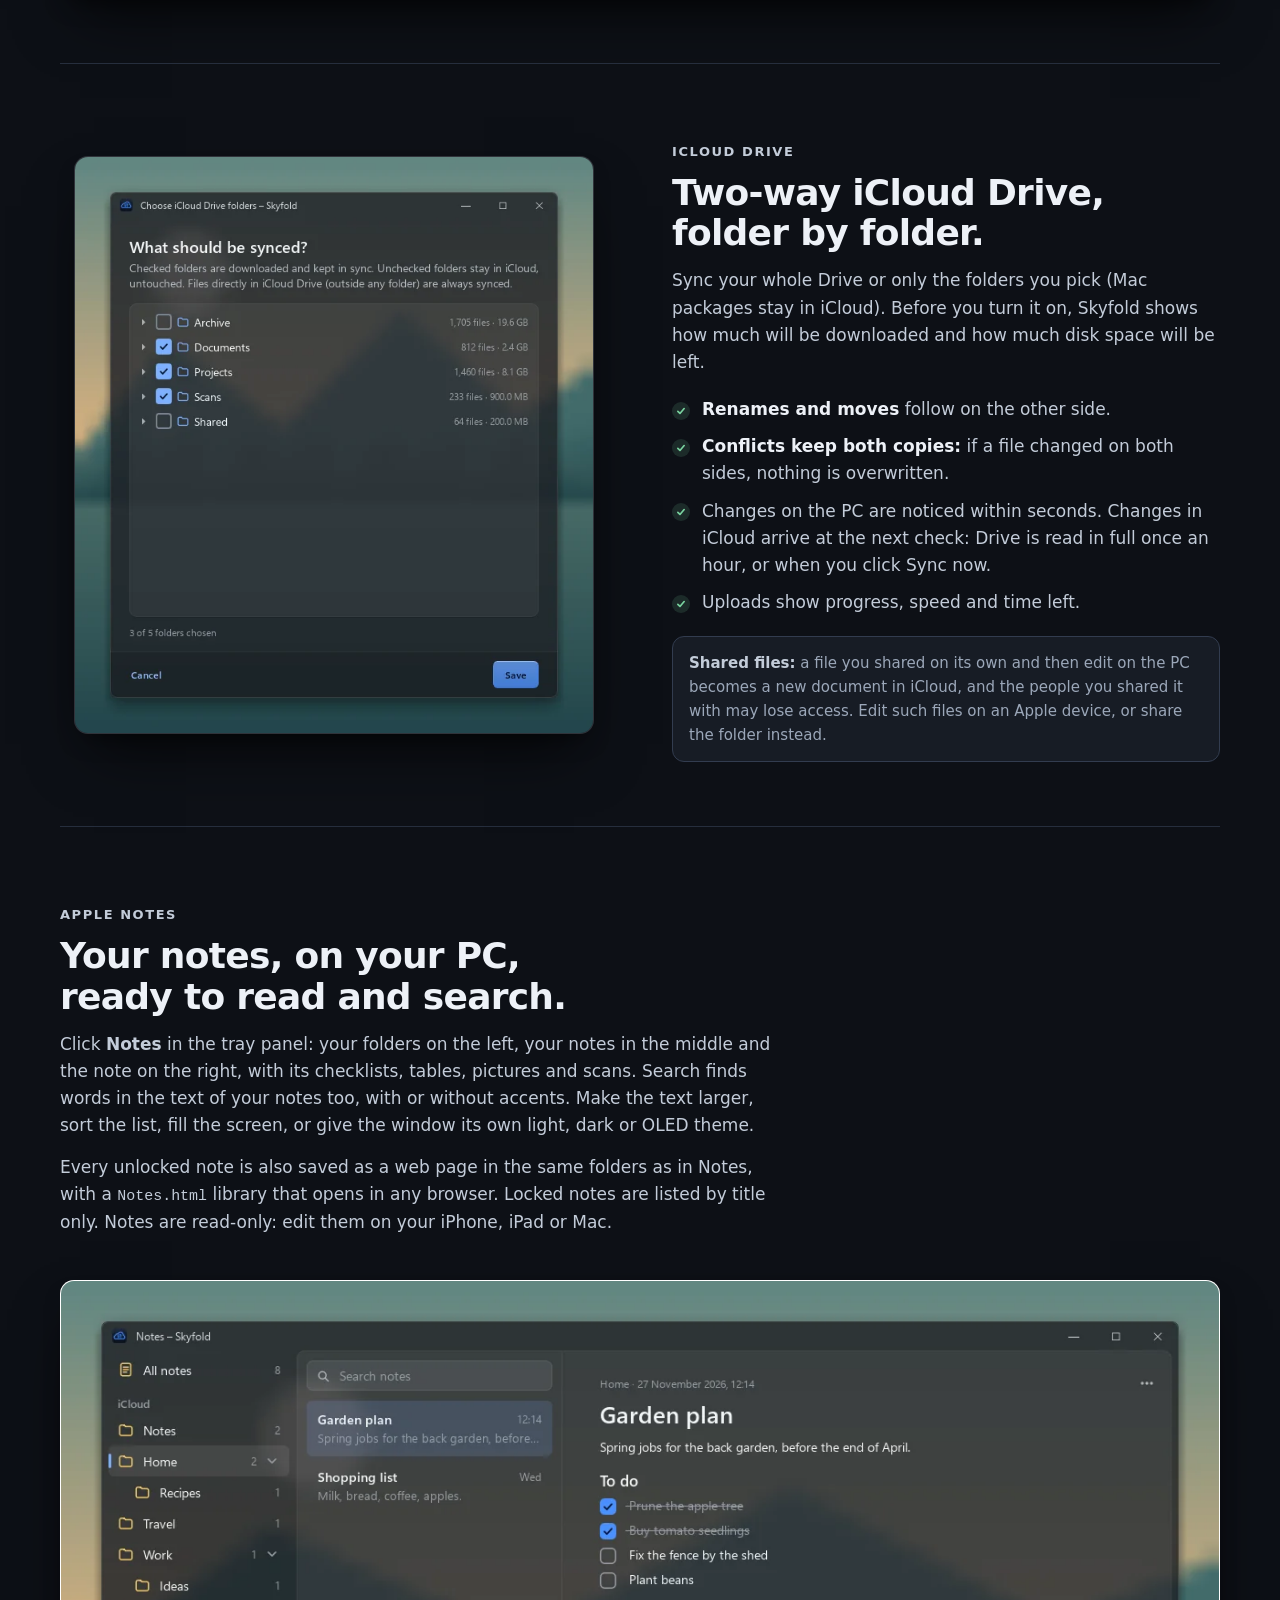
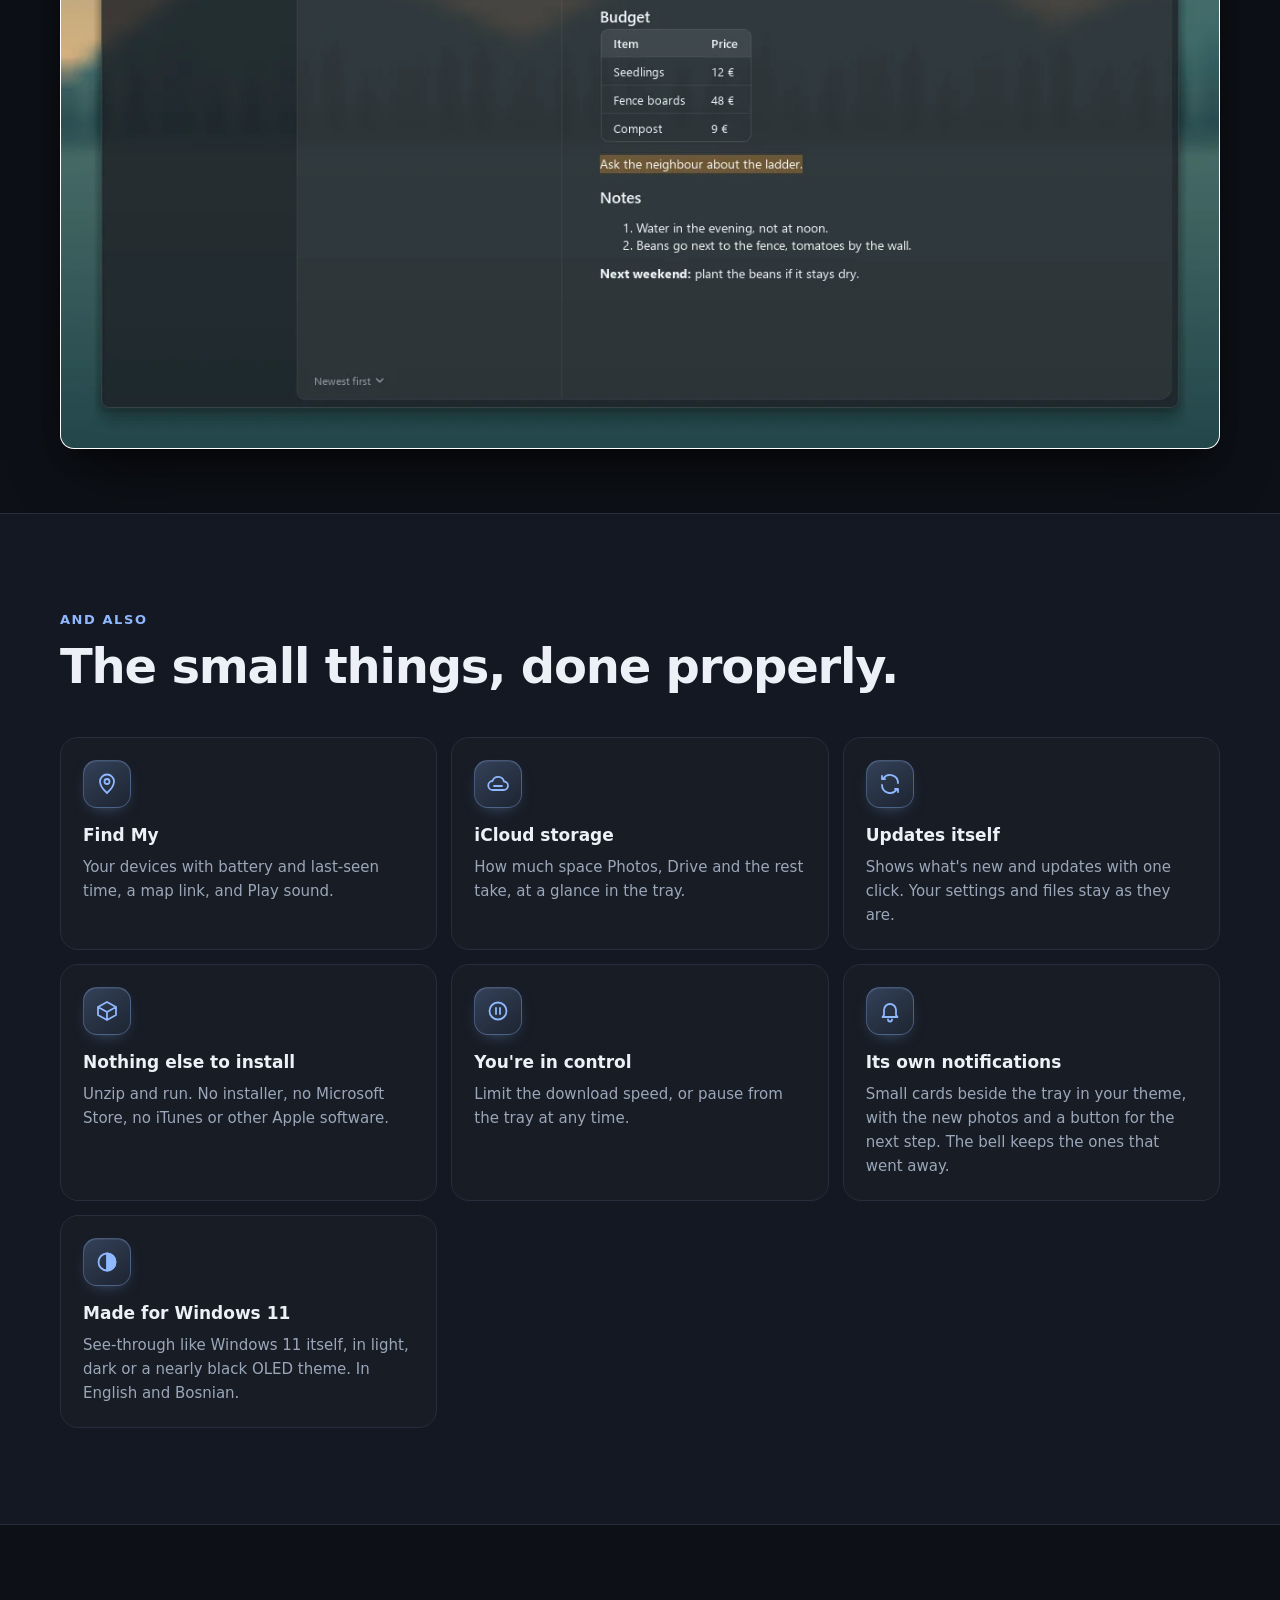
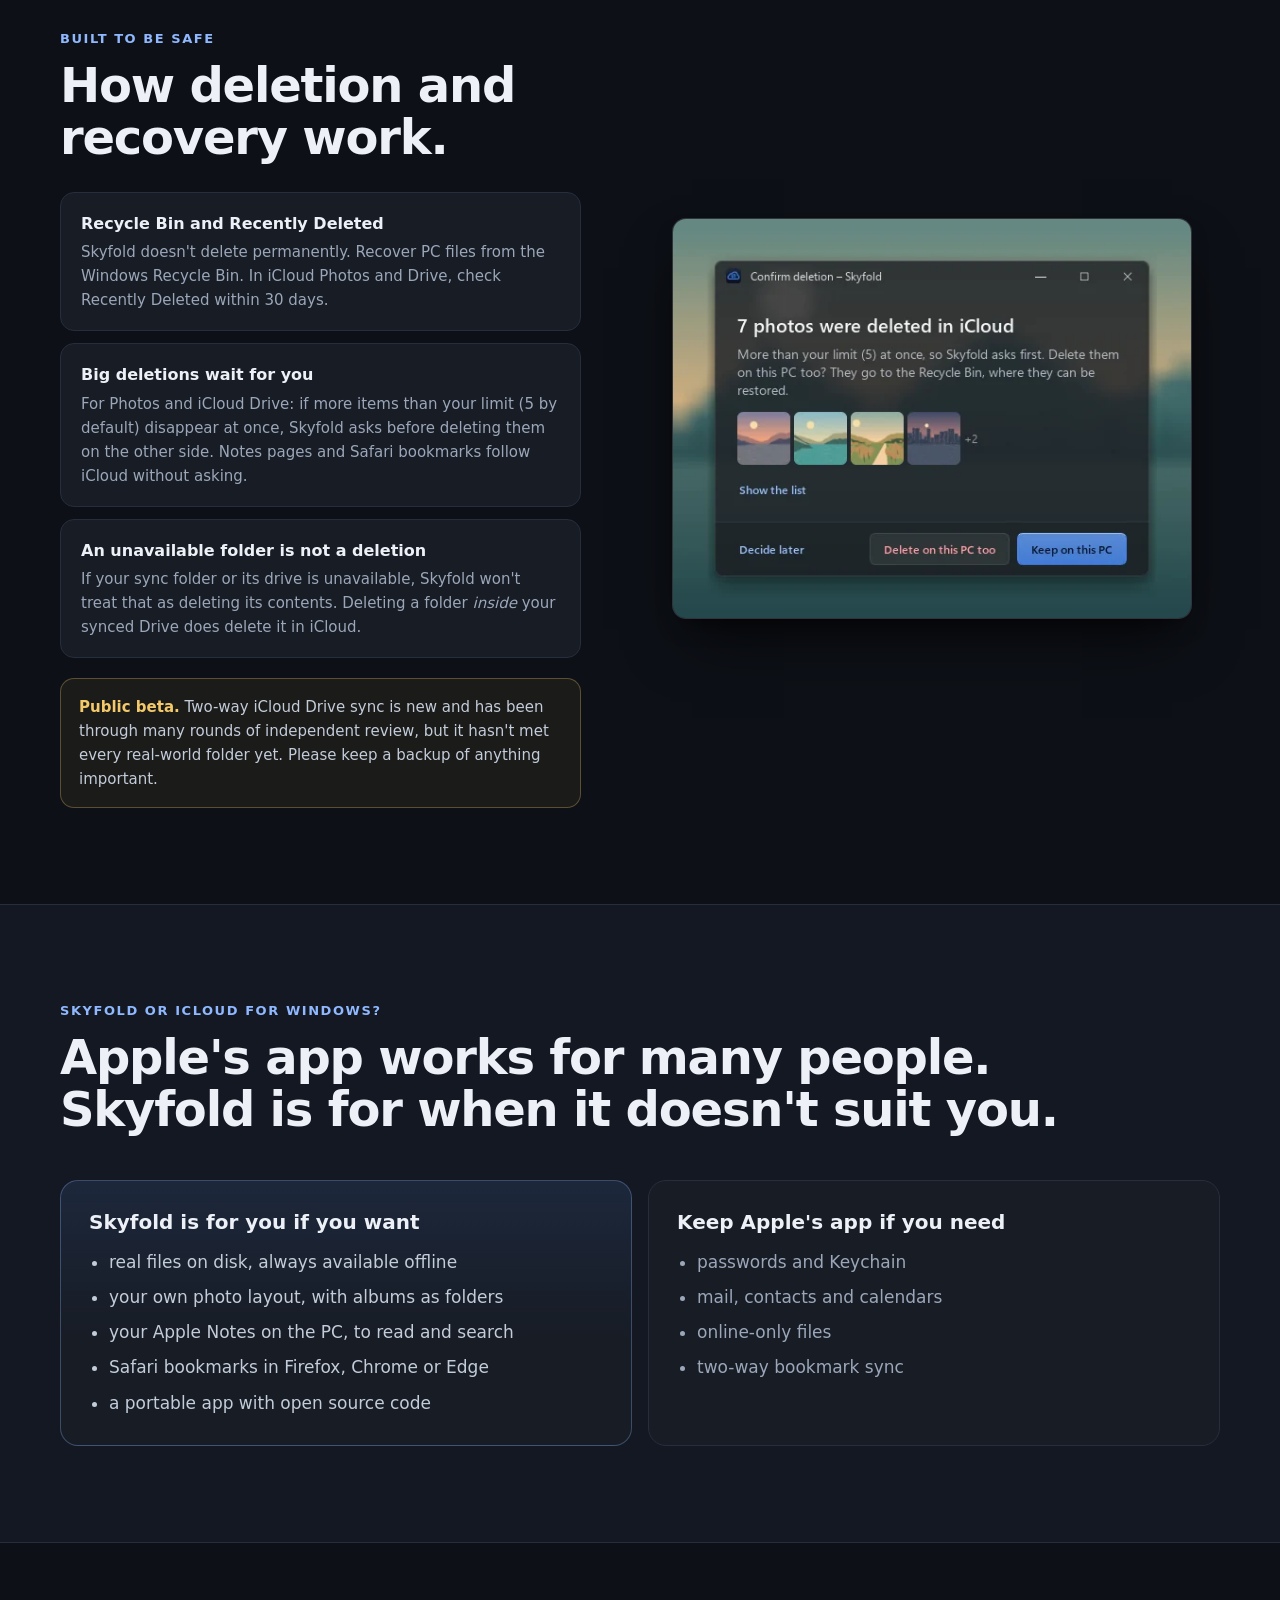
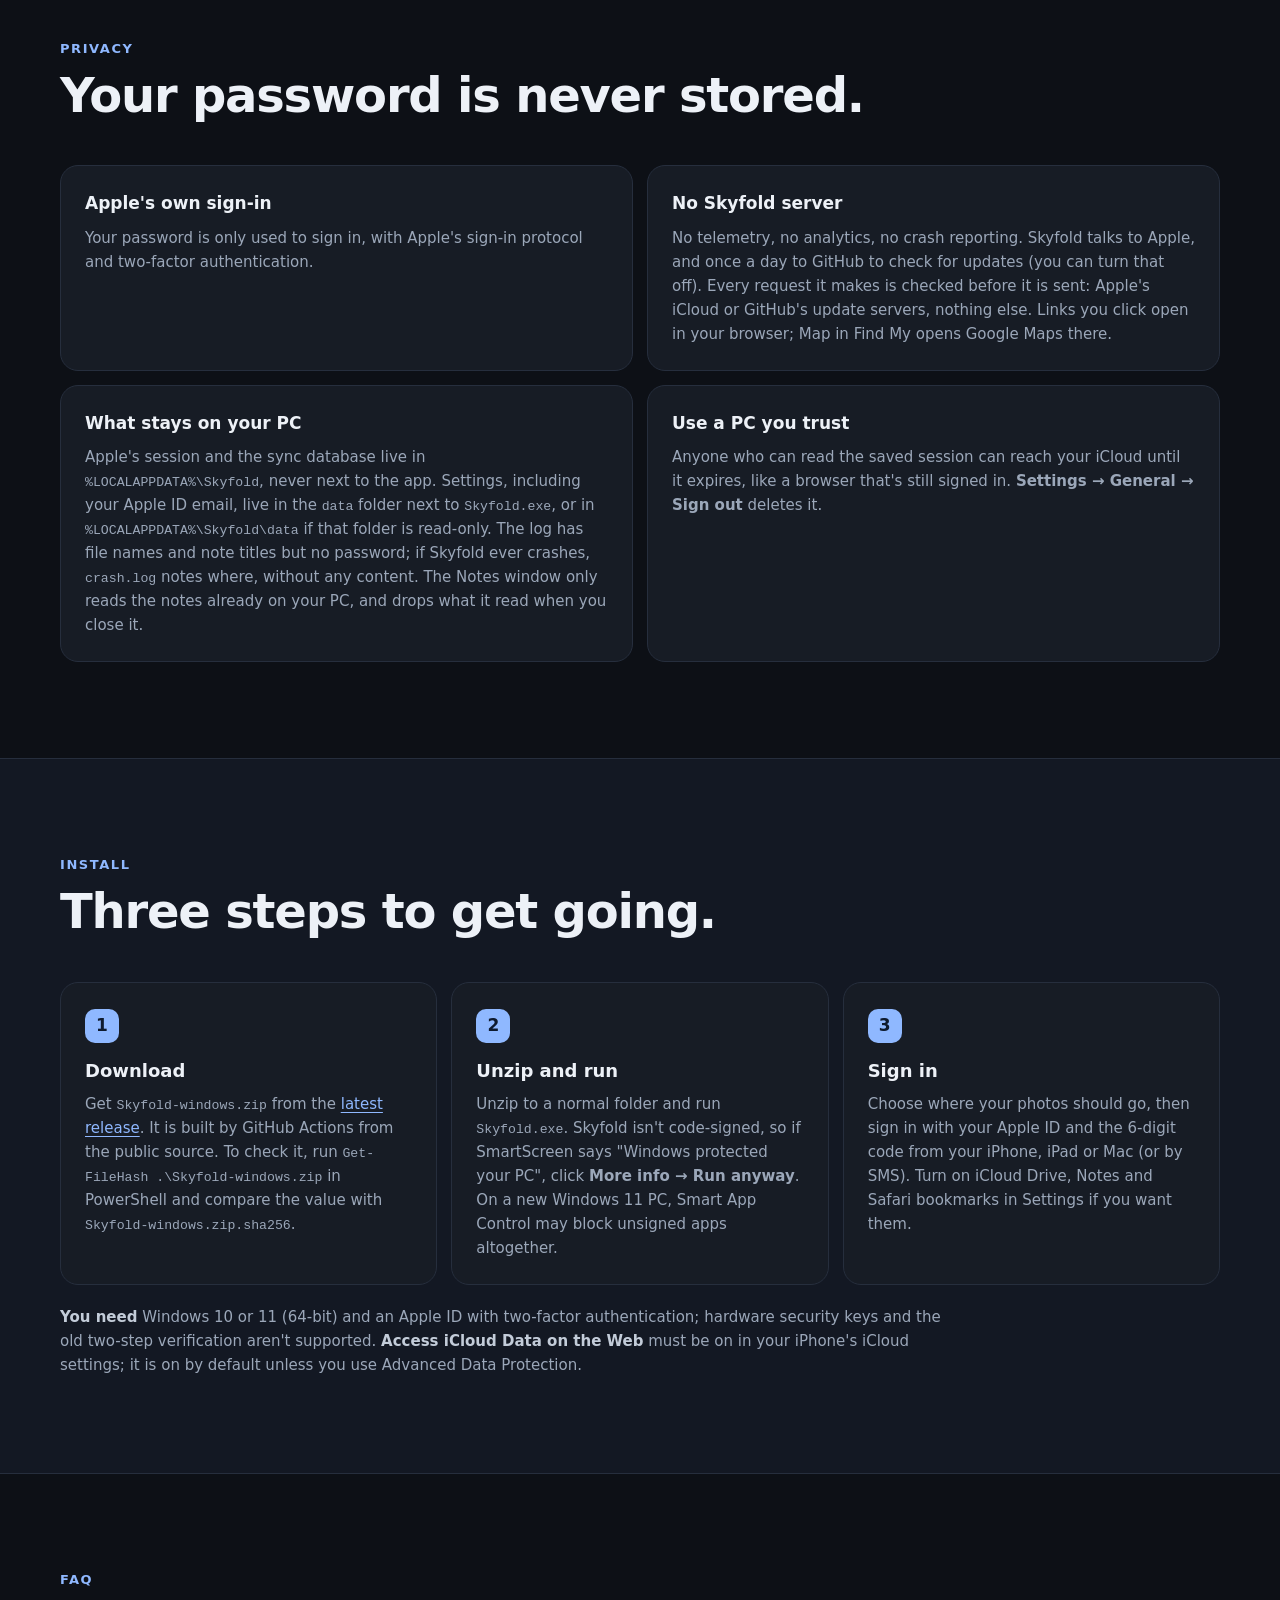
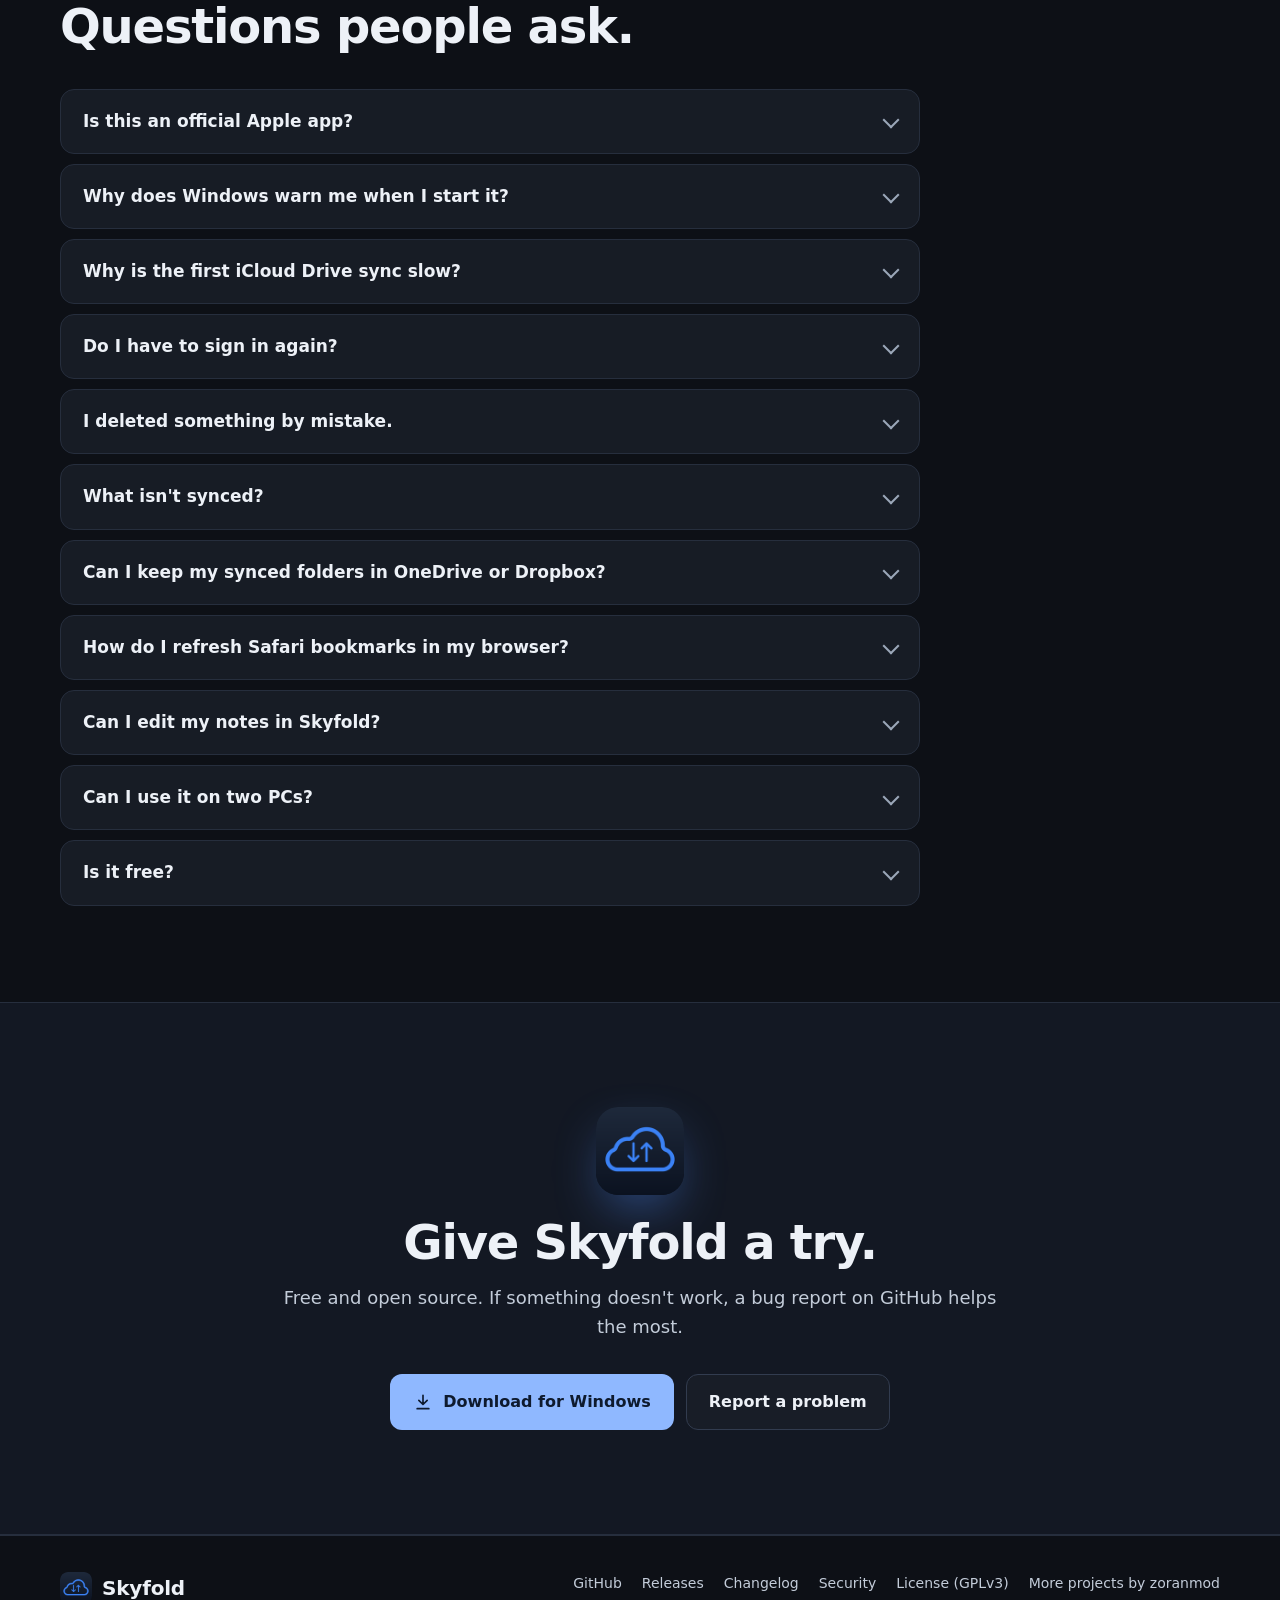
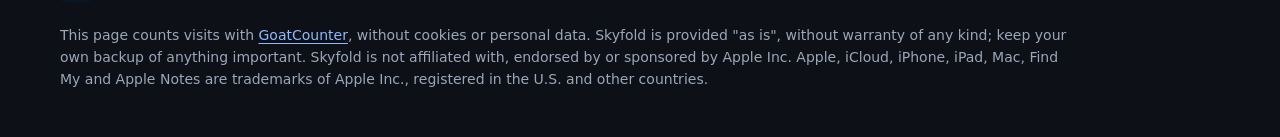
==== commit aaf82cc9: "Docs: what Skyfold stores, the update check, and OLED as nearly black SECURITY.md lists the crash lo" ====
--- a/site/index.html
+++ b/site/index.html
@@ -236,7 +236,7 @@
         <div class="extra"><span class="ico"><svg aria-hidden="true"><use href="#i-box"/></svg></span><h3>Nothing else to install</h3><p>Unzip and run. No installer, no Microsoft Store, no iTunes or other Apple software.</p></div>
         <div class="extra"><span class="ico"><svg aria-hidden="true"><use href="#i-pause"/></svg></span><h3>You're in control</h3><p>Limit the download speed, or pause from the tray at any time.</p></div>
         <div class="extra"><span class="ico"><svg aria-hidden="true"><use href="#i-bell"/></svg></span><h3>Its own notifications</h3><p>Small cards beside the tray in your theme, with the new photos and a button for the next step. The bell keeps the ones that went away.</p></div>
-        <div class="extra"><span class="ico"><svg aria-hidden="true"><use href="#i-theme"/></svg></span><h3>Made for Windows 11</h3><p>See-through like Windows 11 itself, in light, dark or a pure black OLED theme. In English and Bosnian.</p></div>
+        <div class="extra"><span class="ico"><svg aria-hidden="true"><use href="#i-theme"/></svg></span><h3>Made for Windows 11</h3><p>See-through like Windows 11 itself, in light, dark or a nearly black OLED theme. In English and Bosnian.</p></div>
       </div>
     </div>
   </section>
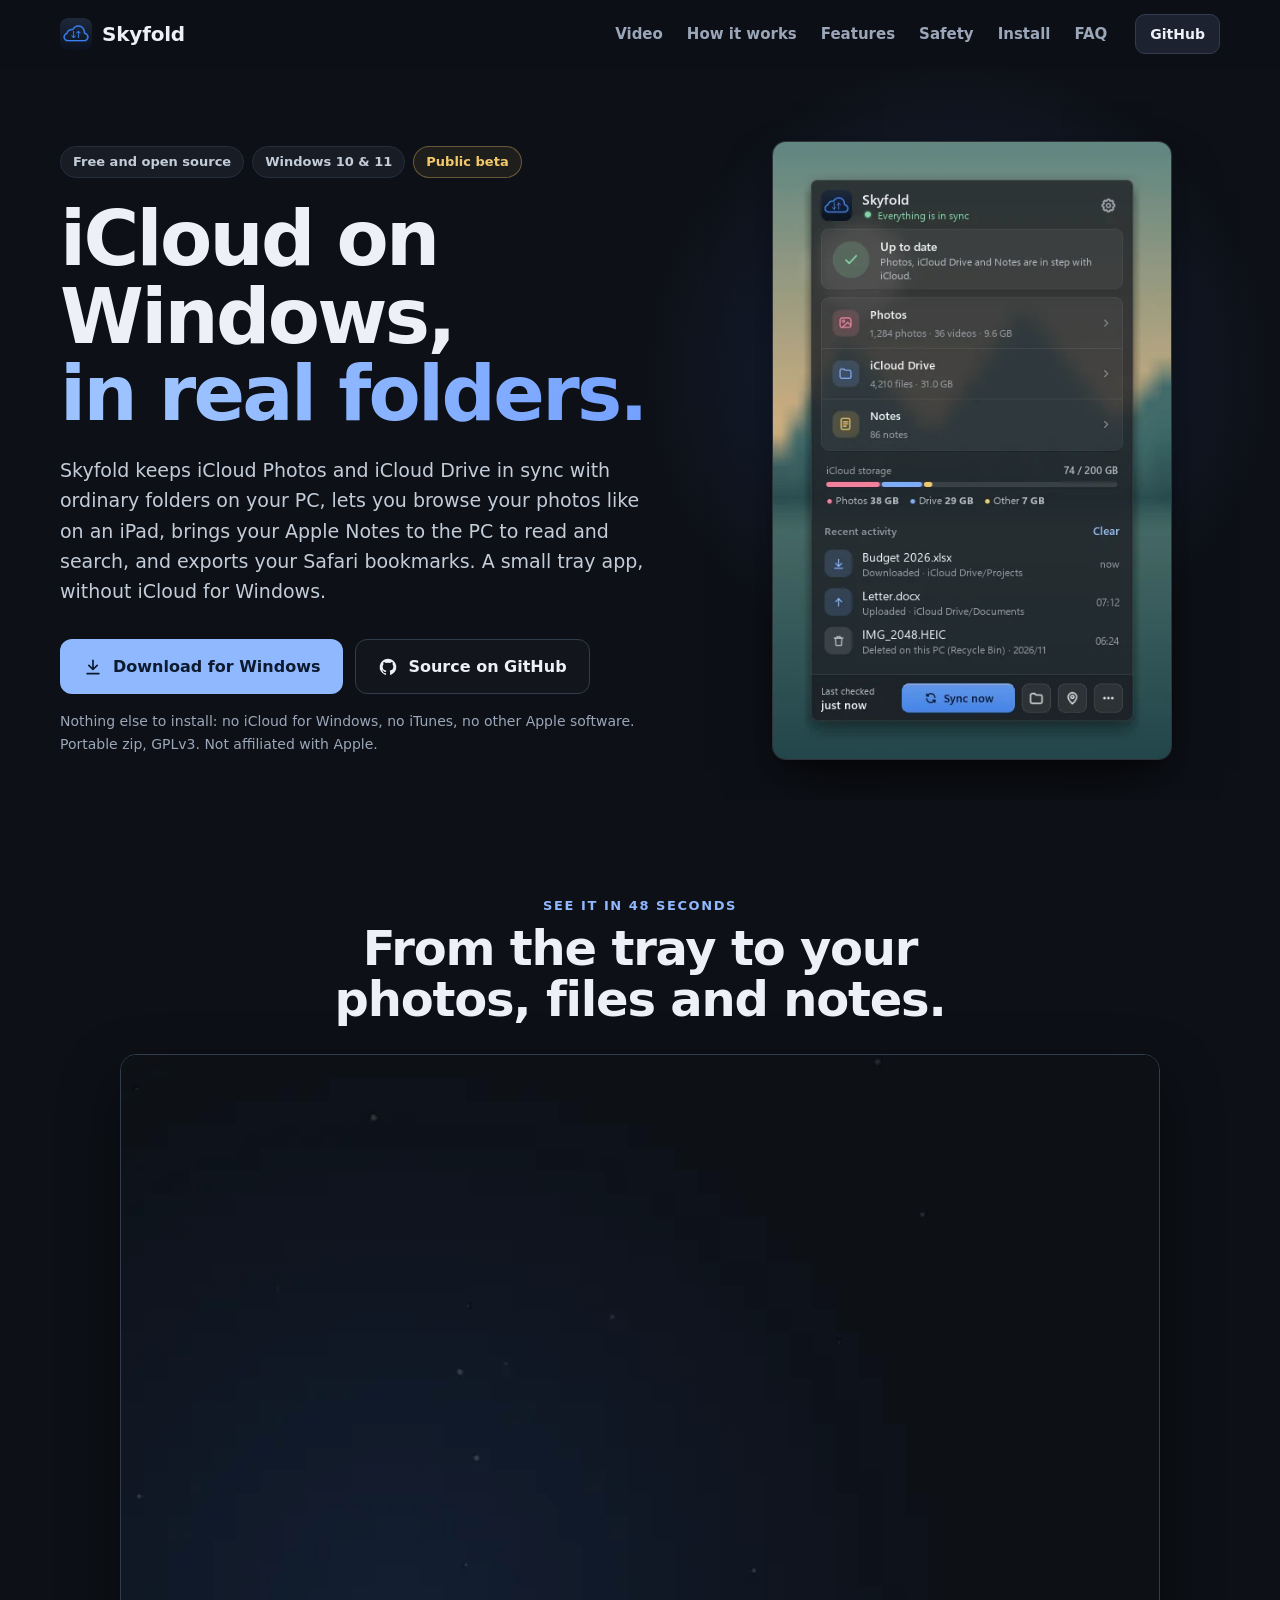
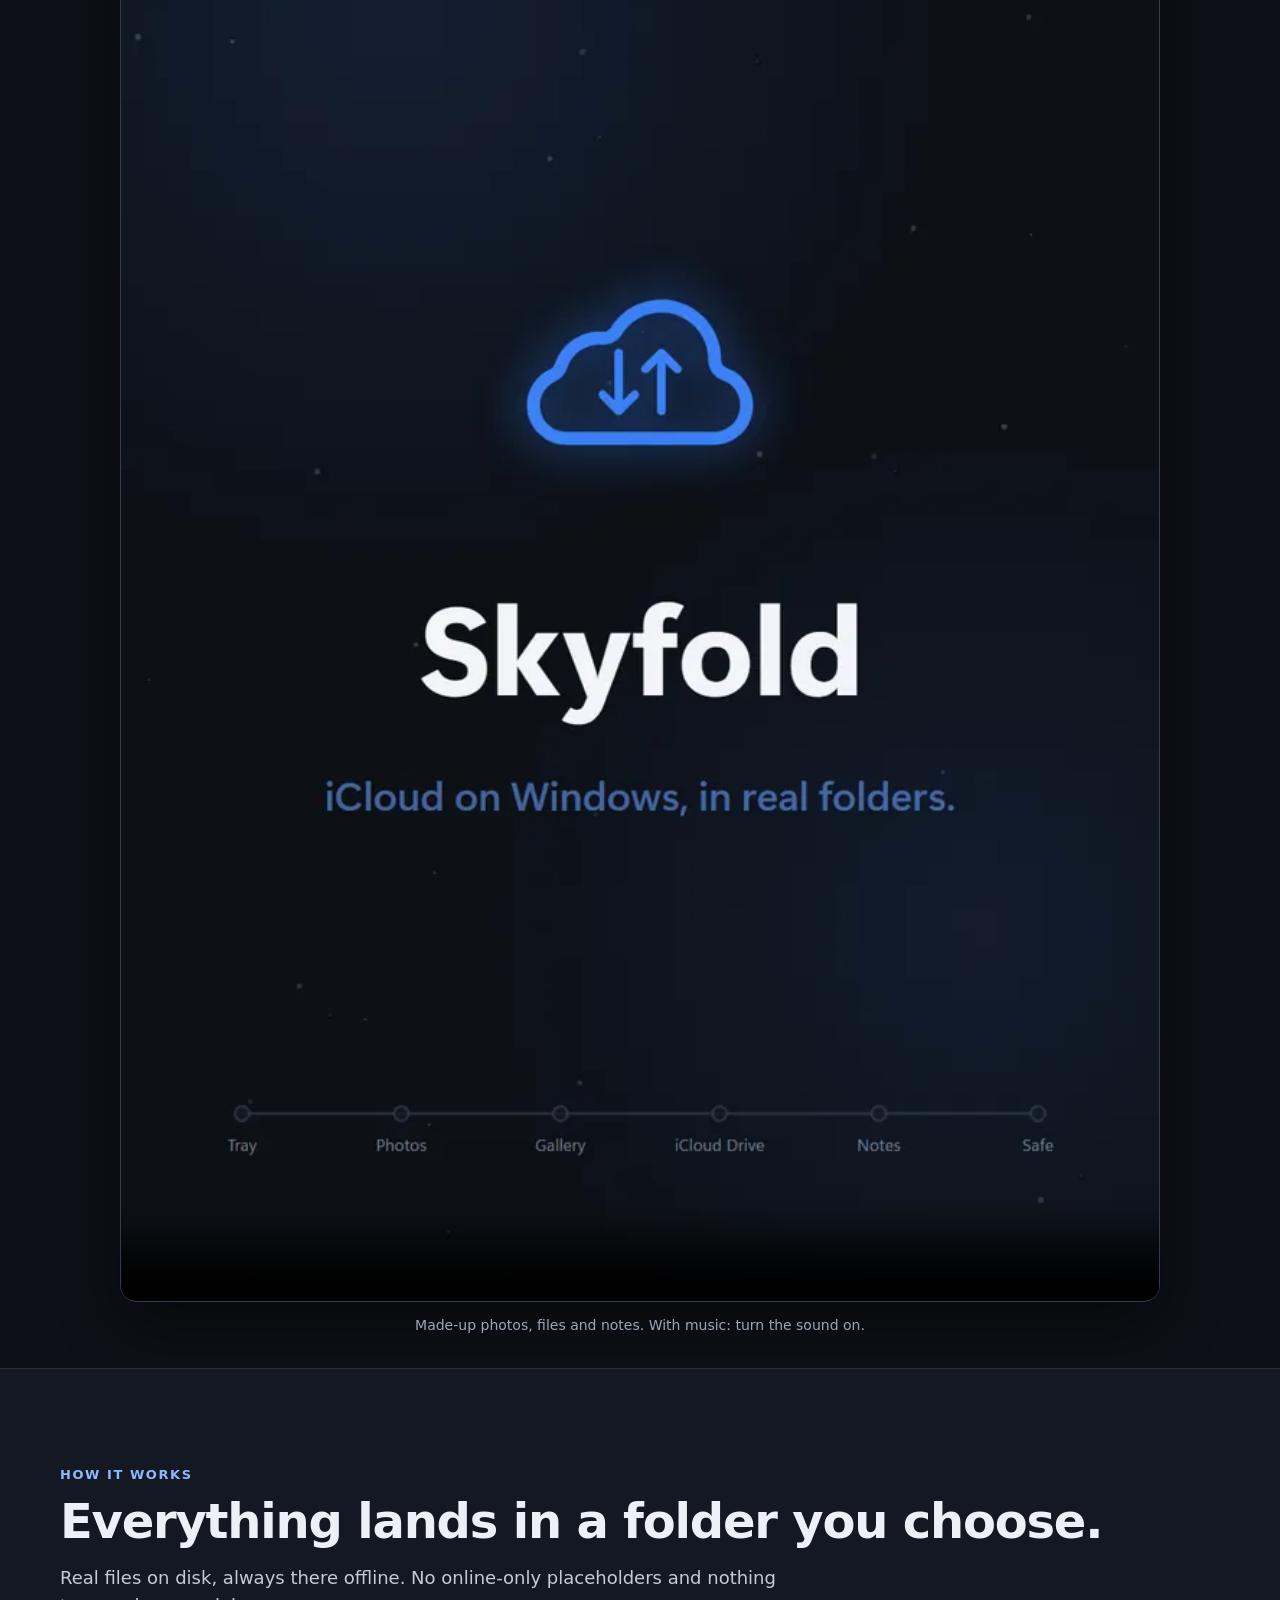
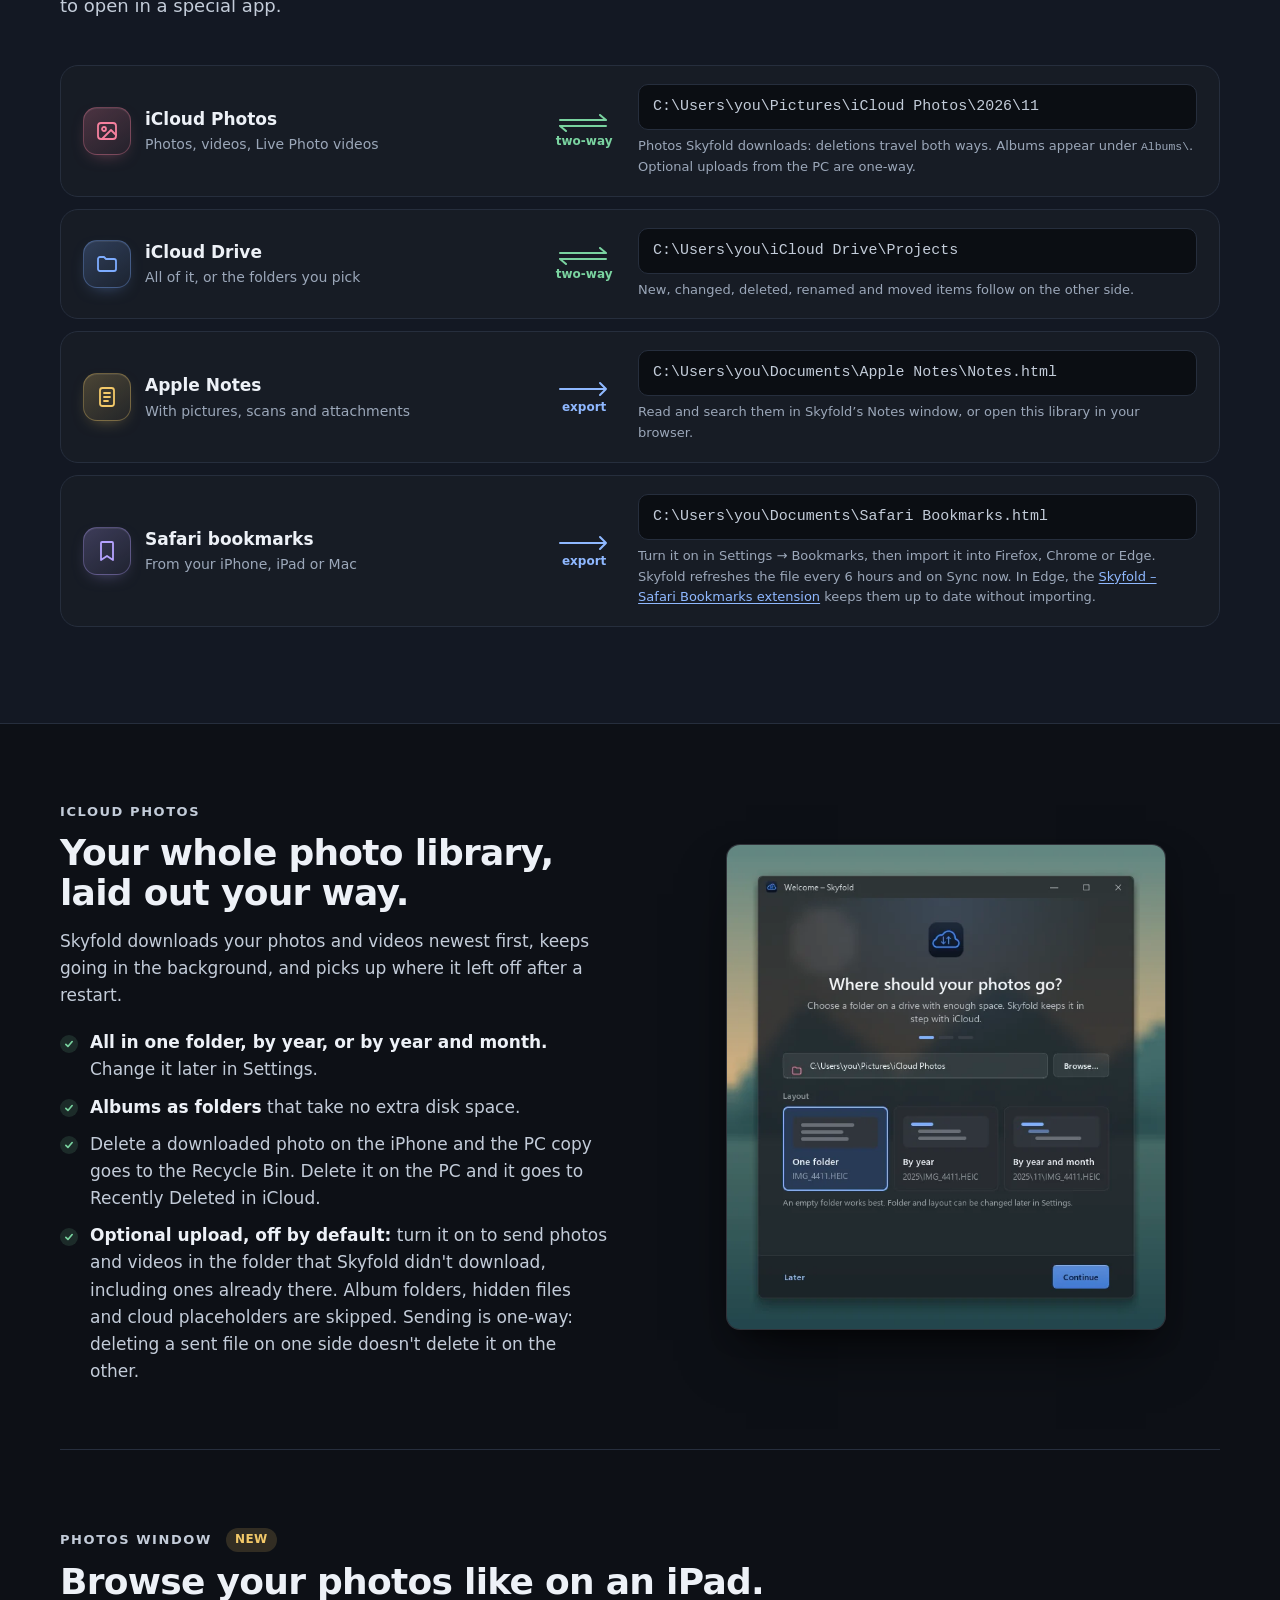
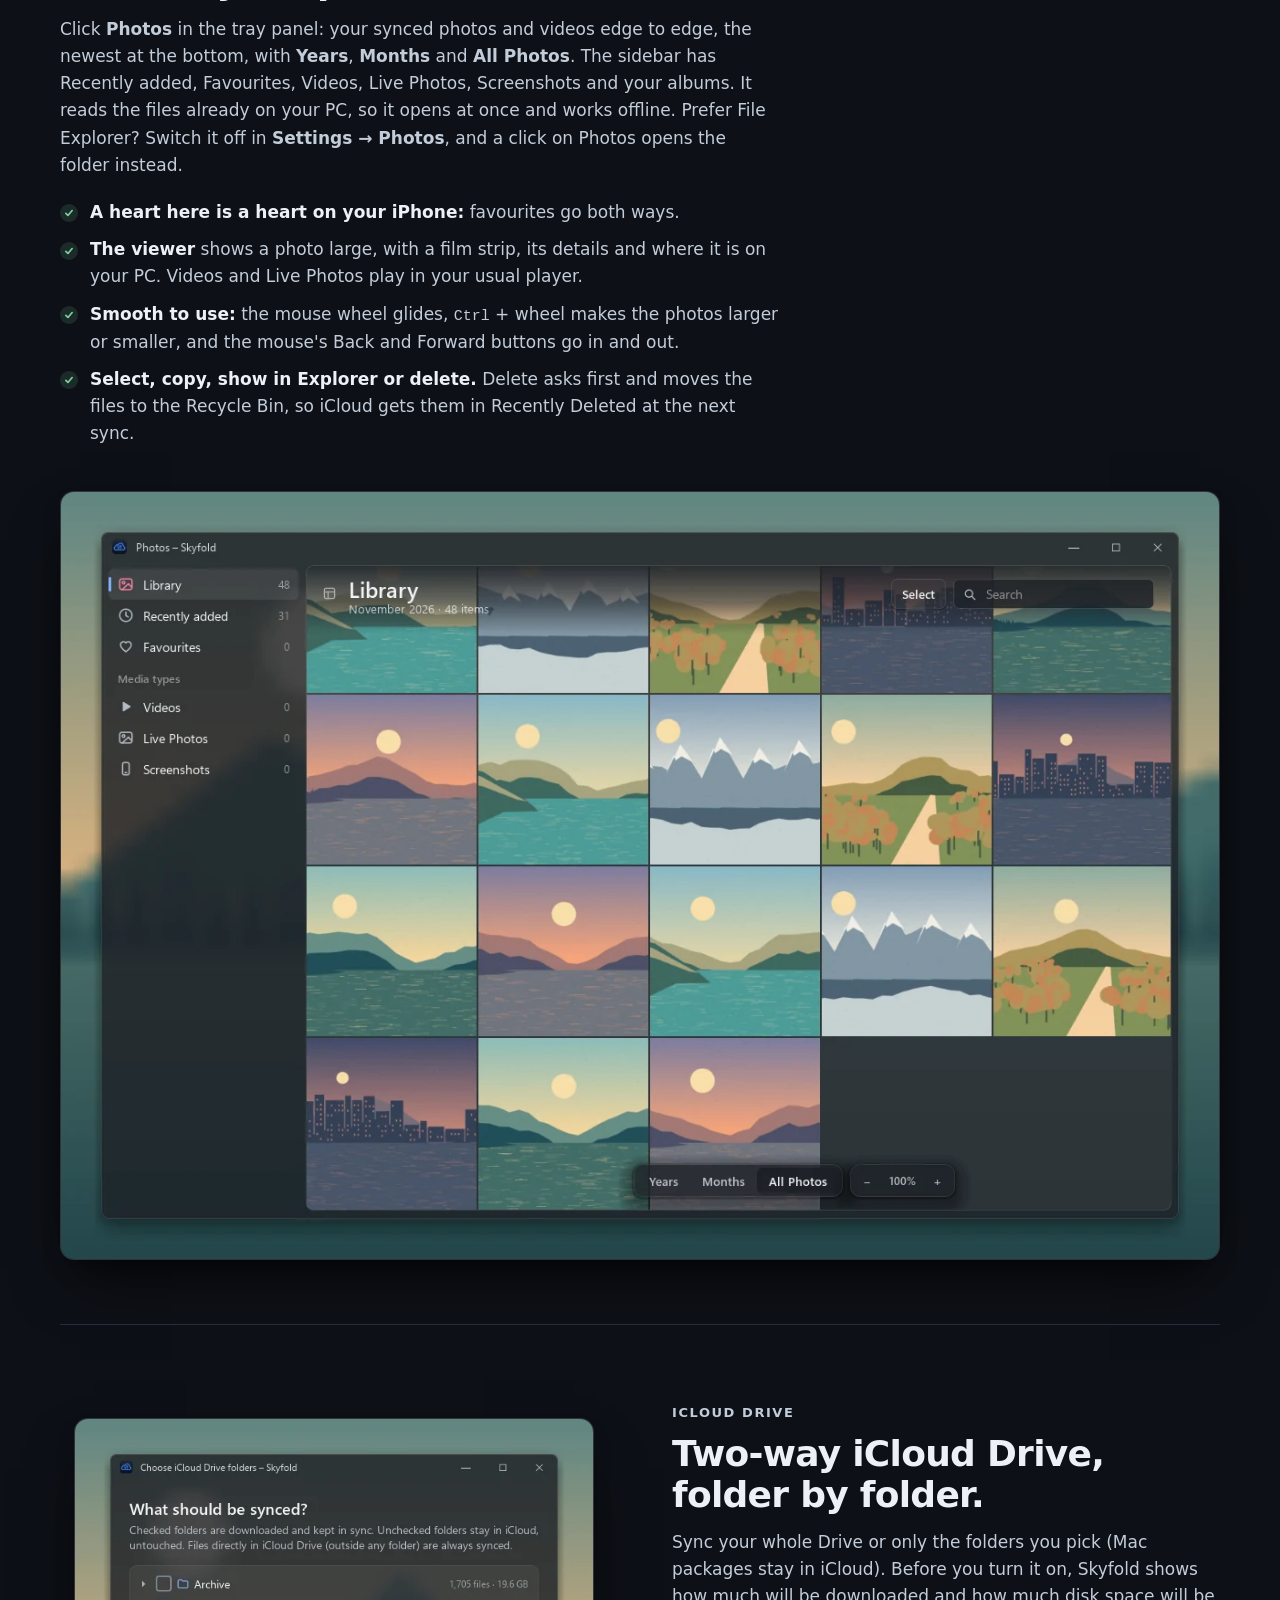
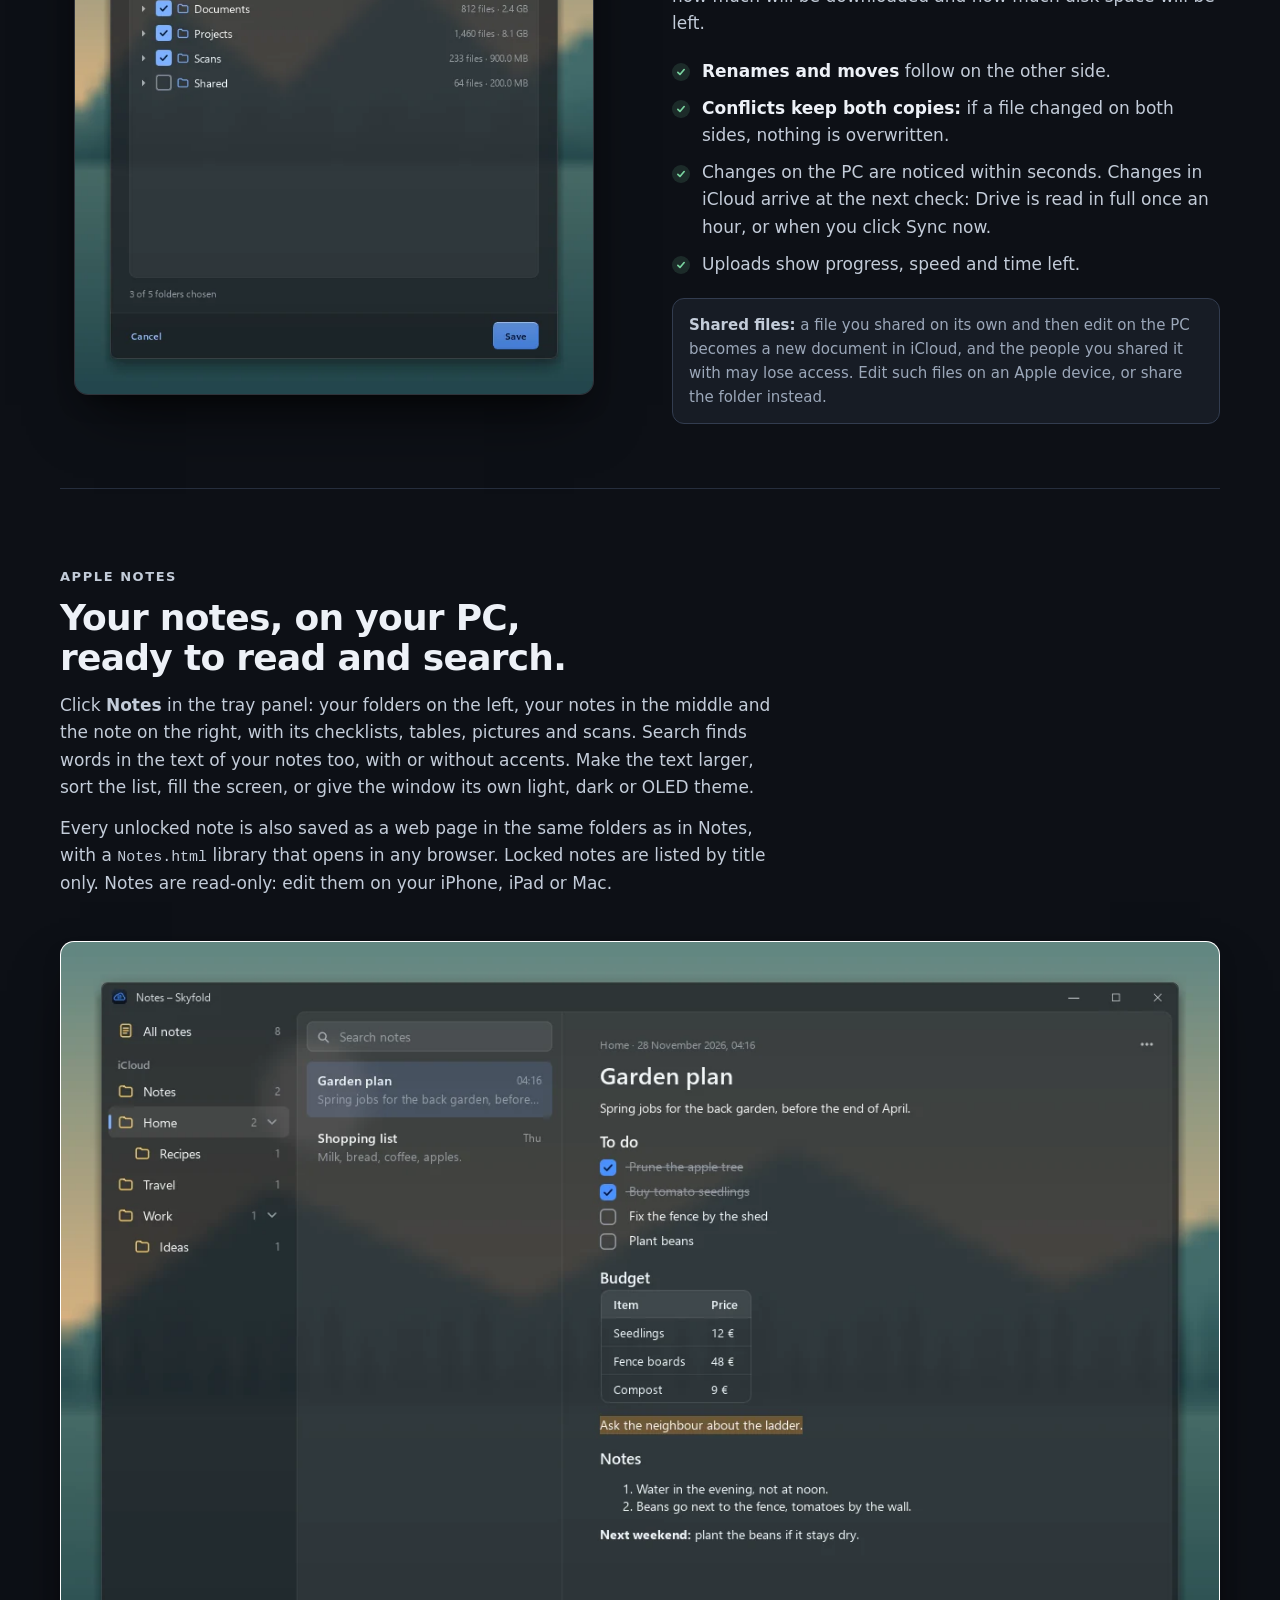
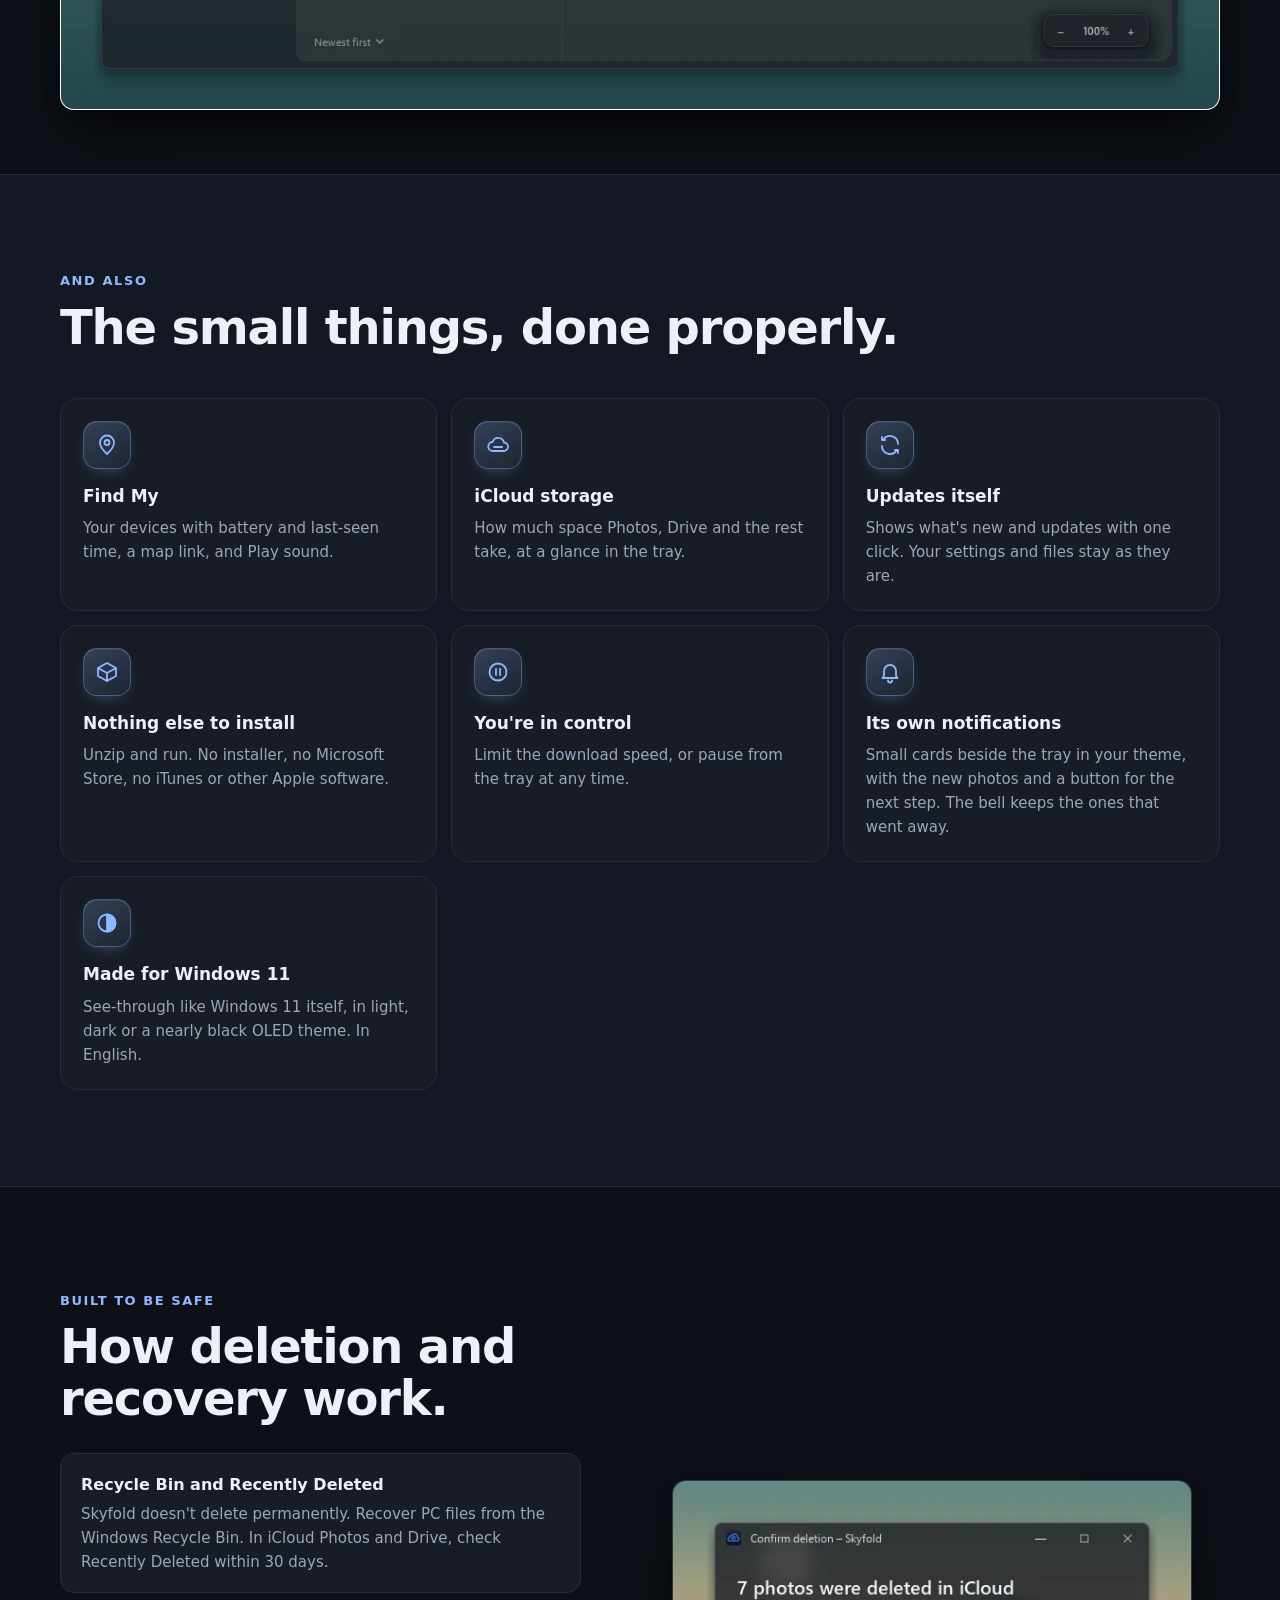
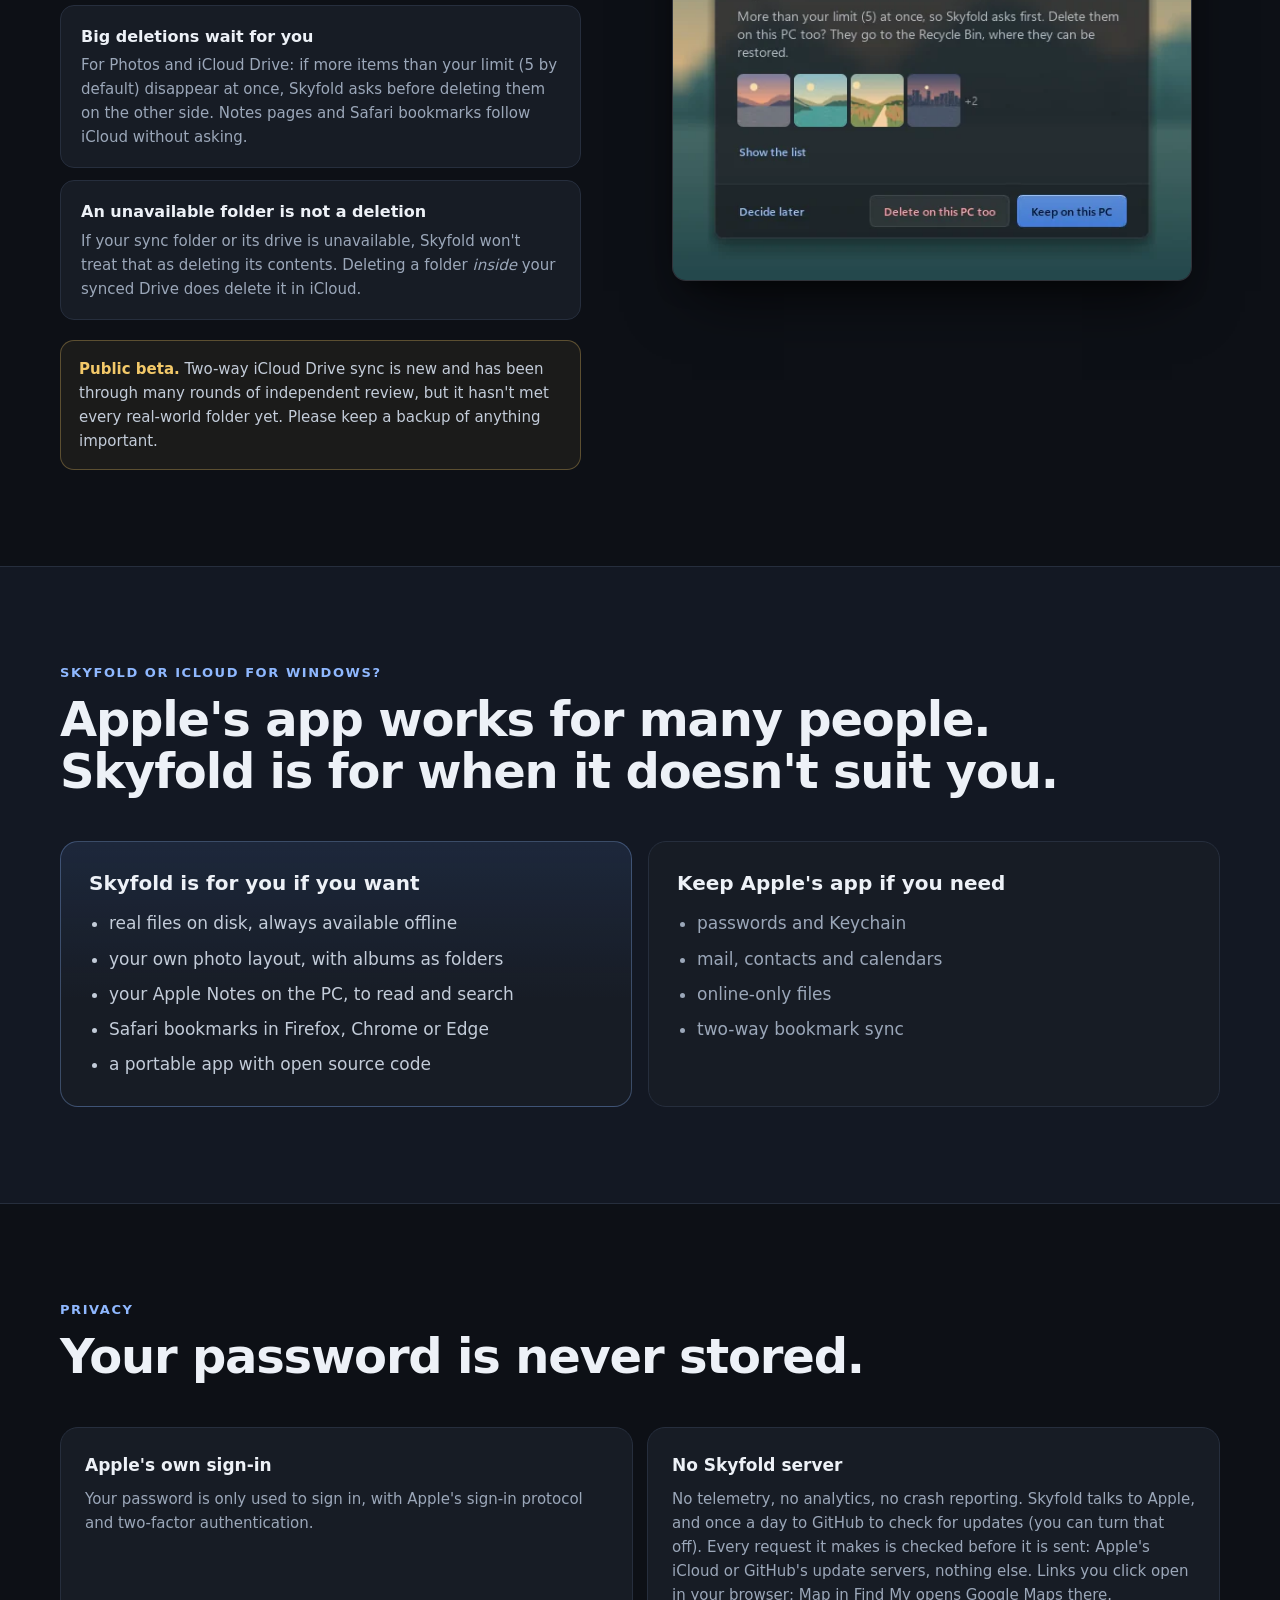
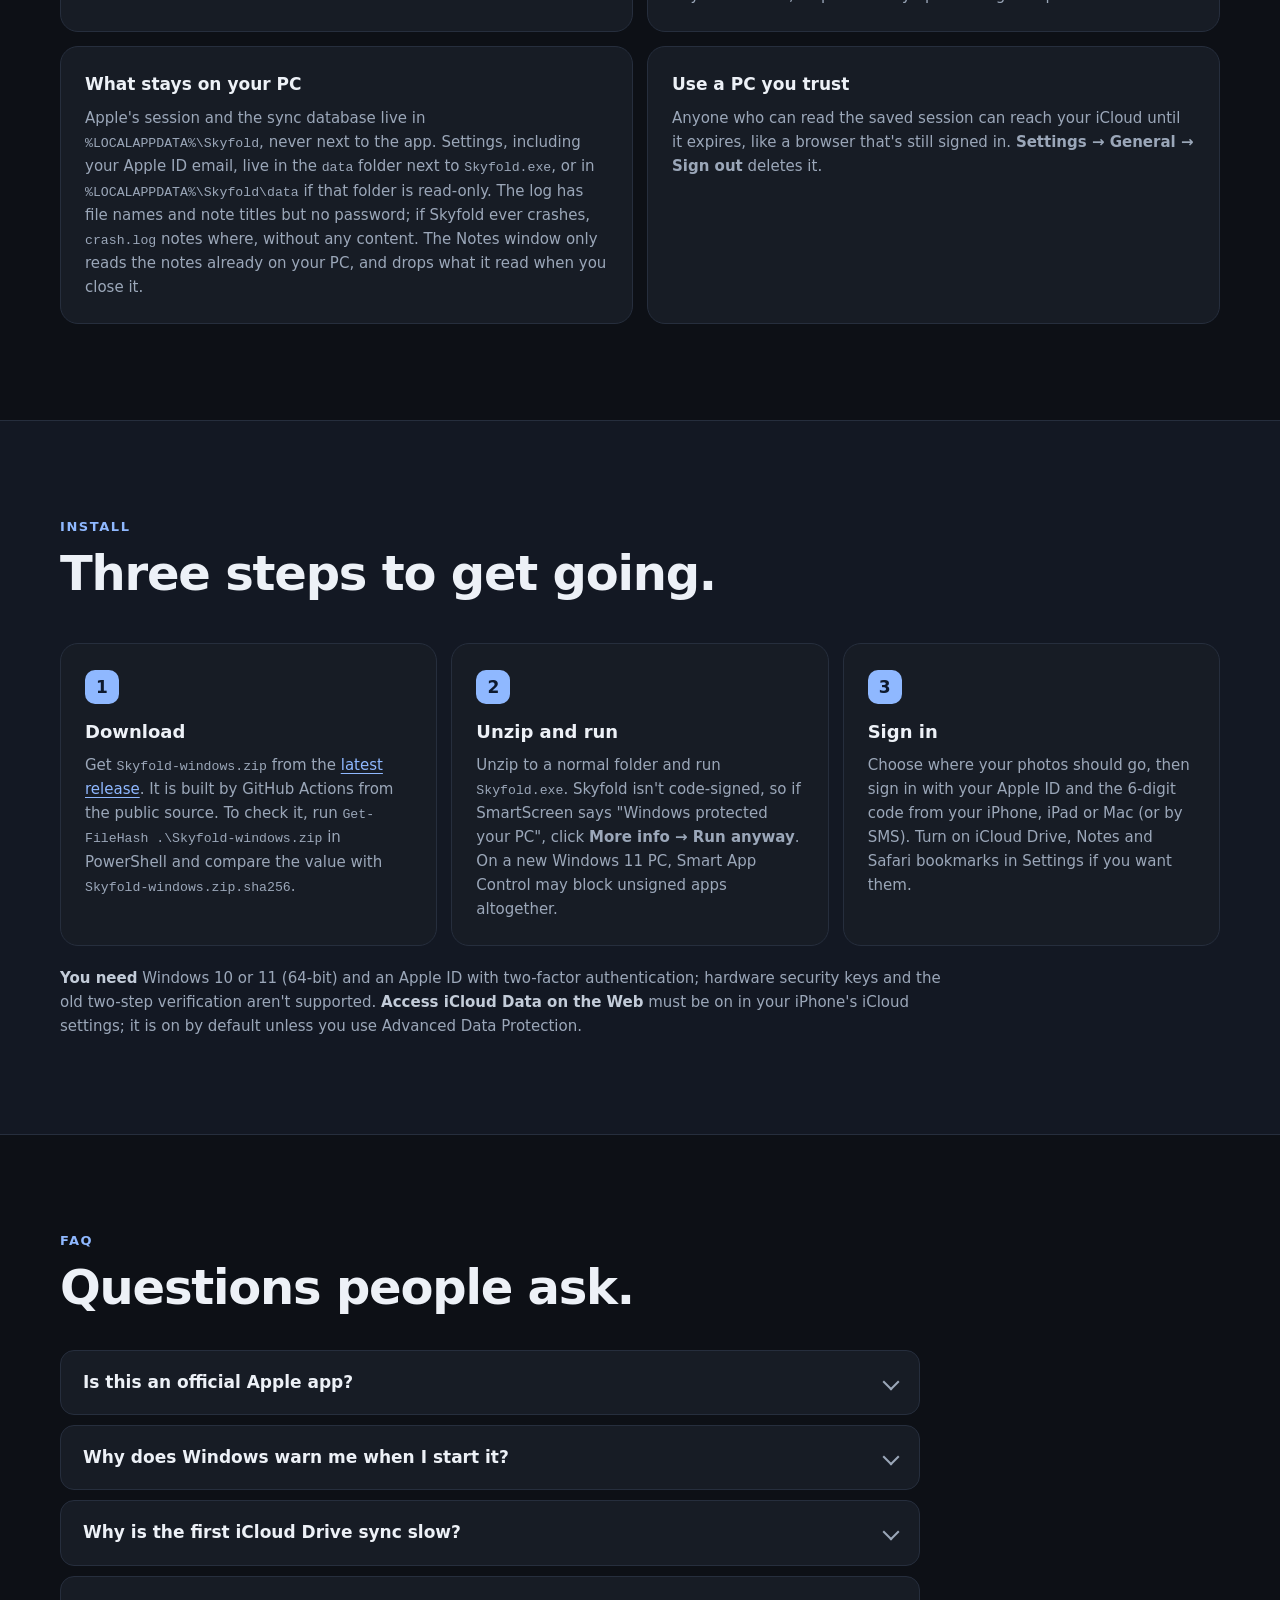
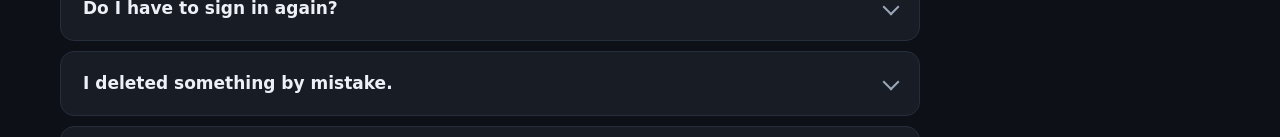
==== commit dc1dcf06: "English only, and the Photos search is a button in a narrow window Bosnian is removed from the app: " ====
--- a/site/index.html
+++ b/site/index.html
@@ -39,7 +39,7 @@
     "softwareHelp": { "@type": "WebPage", "@id": "https://github.com/zoranmod/skyfold#readme", "url": "https://github.com/zoranmod/skyfold#readme" },
     "license": "https://www.gnu.org/licenses/gpl-3.0.html",
     "isAccessibleForFree": true,
-    "inLanguage": ["en", "bs"],
+    "inLanguage": "en",
     "offers": { "@type": "Offer", "price": "0", "priceCurrency": "EUR" },
     "sameAs": ["https://github.com/zoranmod/skyfold"]
   }
@@ -236,7 +236,7 @@
         <div class="extra"><span class="ico"><svg aria-hidden="true"><use href="#i-box"/></svg></span><h3>Nothing else to install</h3><p>Unzip and run. No installer, no Microsoft Store, no iTunes or other Apple software.</p></div>
         <div class="extra"><span class="ico"><svg aria-hidden="true"><use href="#i-pause"/></svg></span><h3>You're in control</h3><p>Limit the download speed, or pause from the tray at any time.</p></div>
         <div class="extra"><span class="ico"><svg aria-hidden="true"><use href="#i-bell"/></svg></span><h3>Its own notifications</h3><p>Small cards beside the tray in your theme, with the new photos and a button for the next step. The bell keeps the ones that went away.</p></div>
-        <div class="extra"><span class="ico"><svg aria-hidden="true"><use href="#i-theme"/></svg></span><h3>Made for Windows 11</h3><p>See-through like Windows 11 itself, in light, dark or a nearly black OLED theme. In English and Bosnian.</p></div>
+        <div class="extra"><span class="ico"><svg aria-hidden="true"><use href="#i-theme"/></svg></span><h3>Made for Windows 11</h3><p>See-through like Windows 11 itself, in light, dark or a nearly black OLED theme. In English.</p></div>
       </div>
     </div>
   </section>
